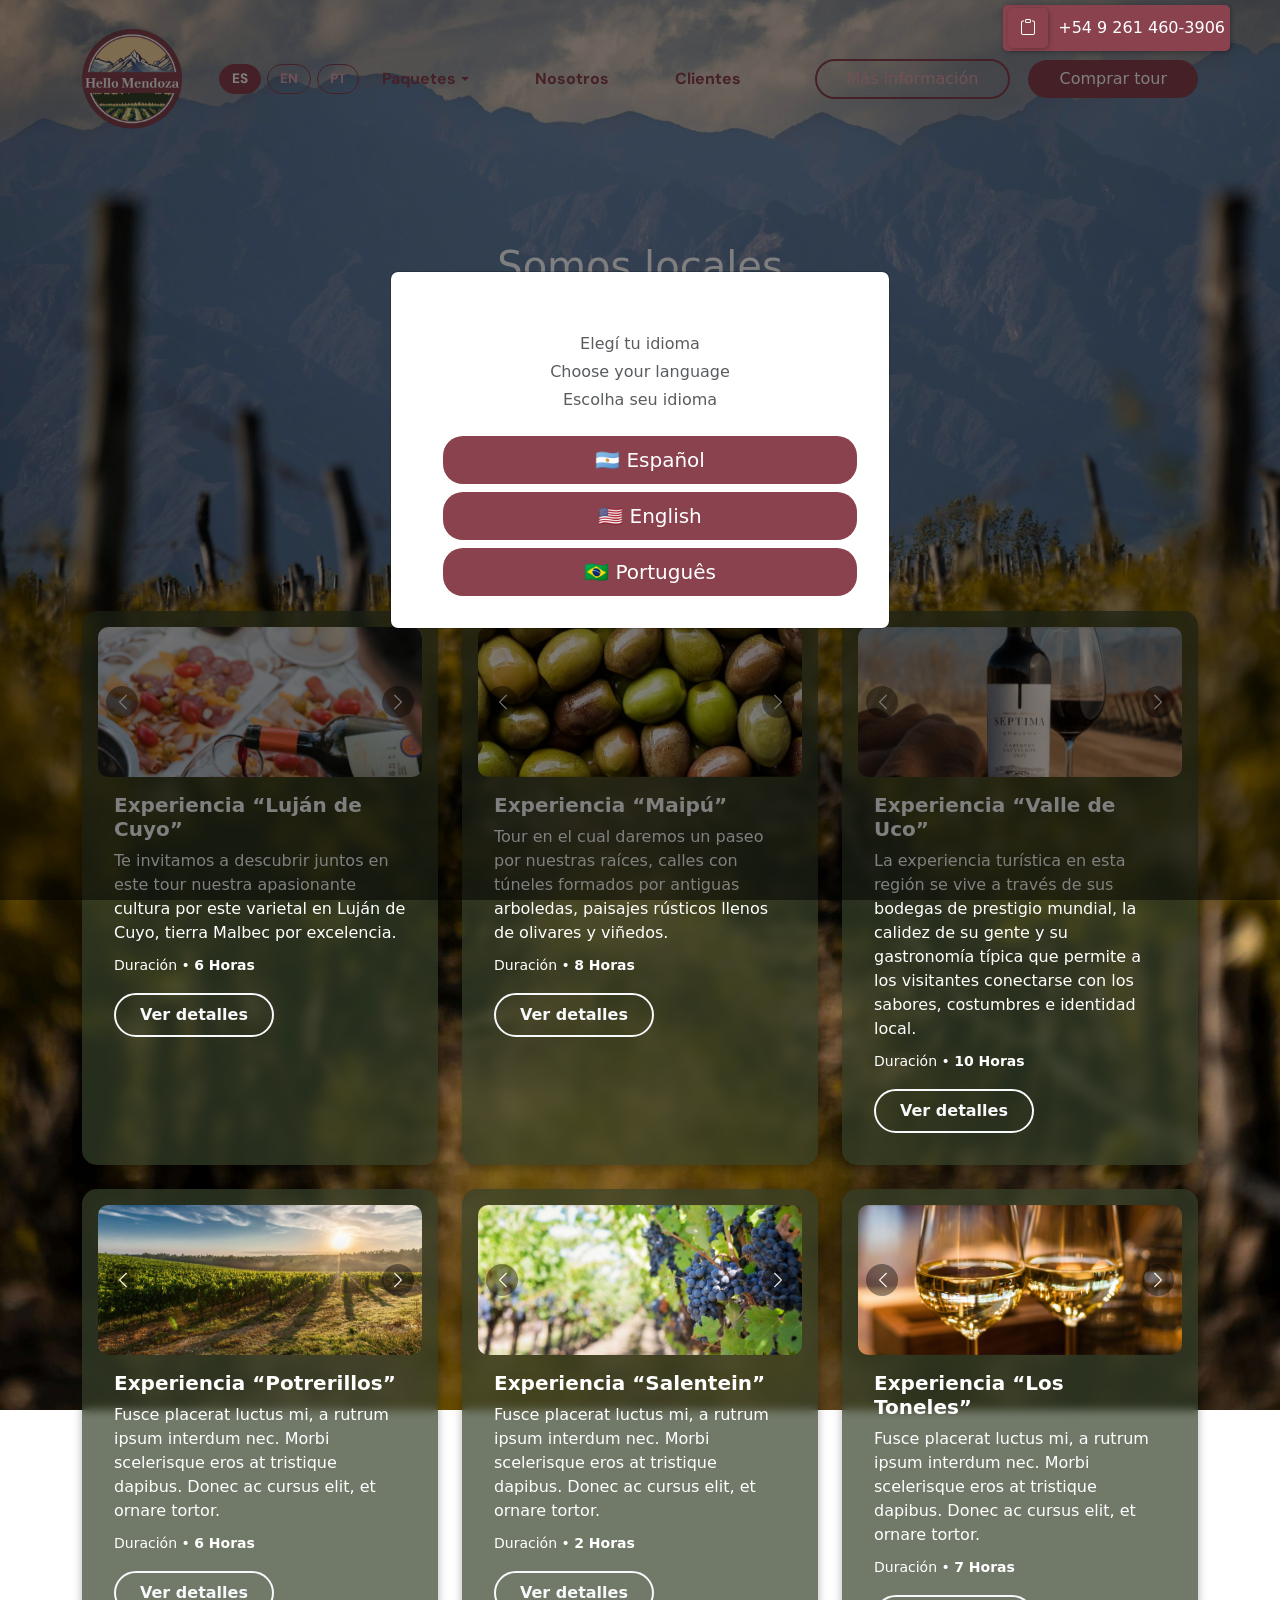
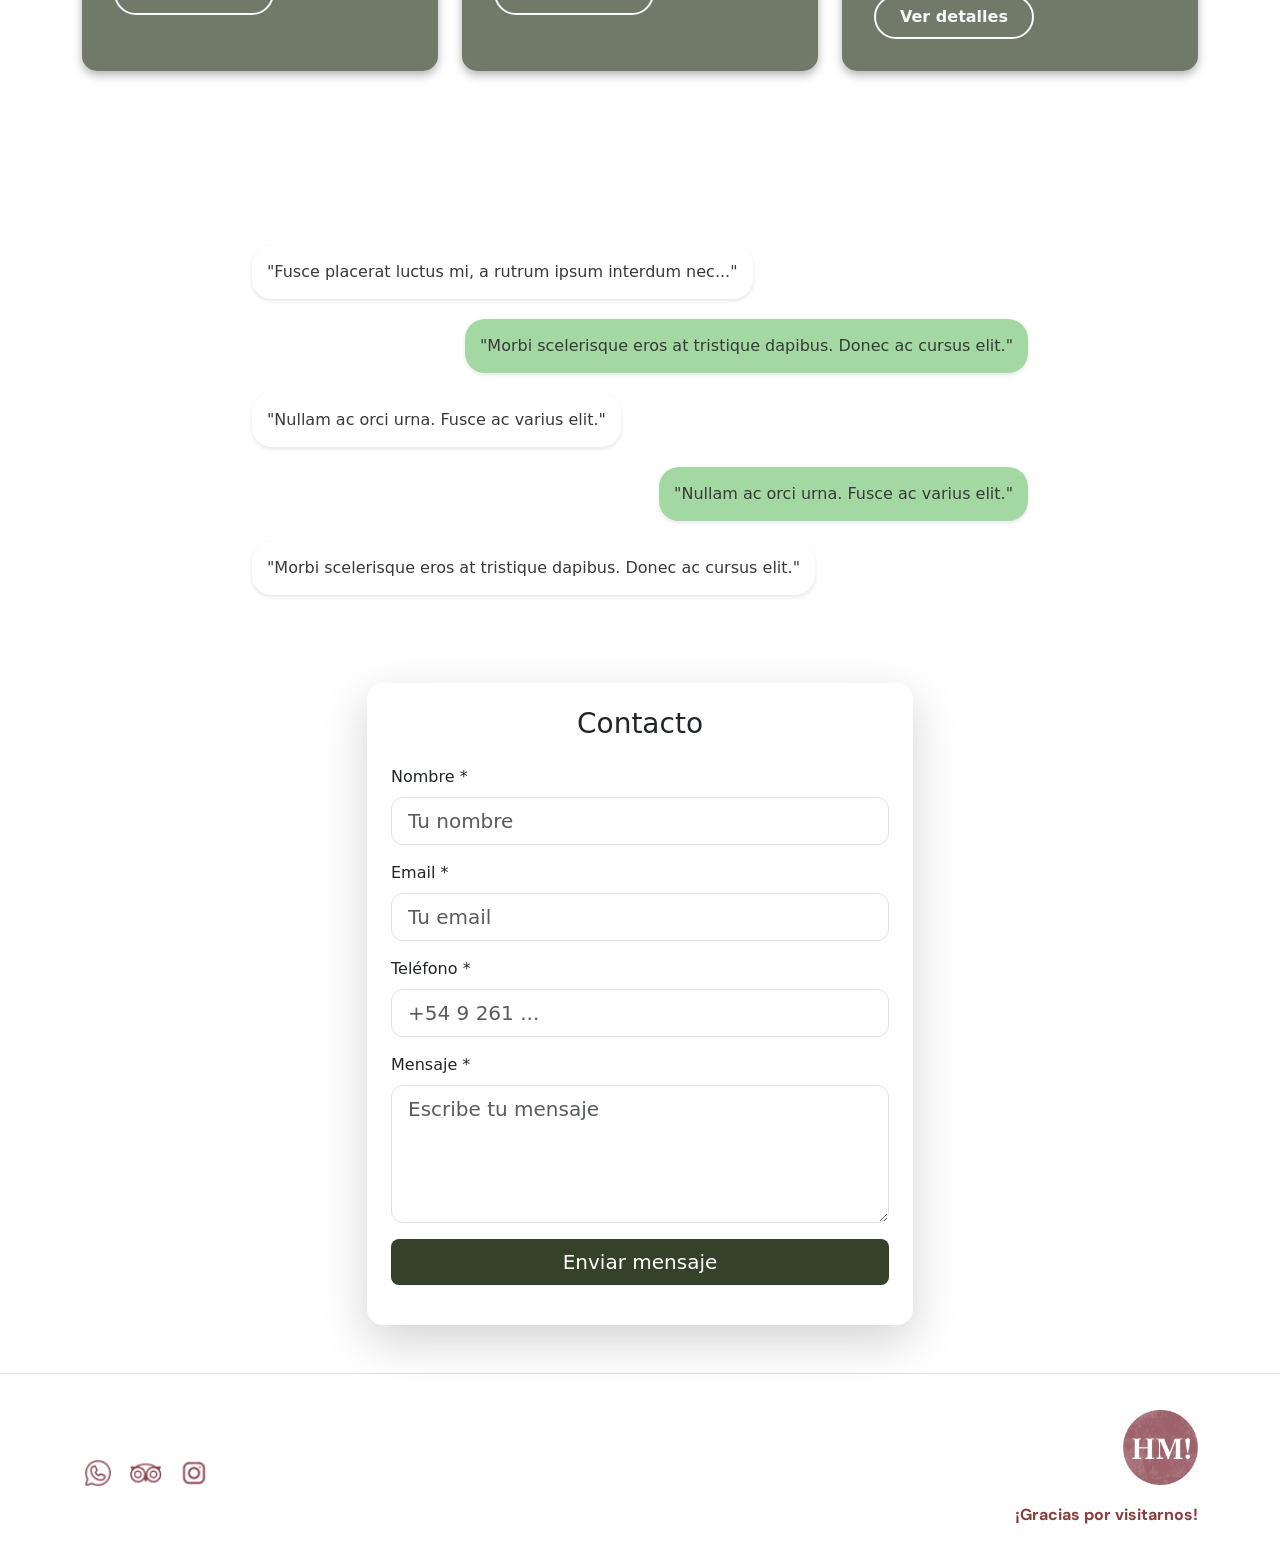
==== public/index.html @ 2861da10 "add imagenes" ====
<!DOCTYPE html>
<html lang="es">
<head>
    <meta charset="UTF-8">
    <meta name="viewport" content="width=device-width, initial-scale=1.0">
    <title>Hello Mendoza</title>
    <link rel="icon" href="assets/images/logos/icono.png">
    <!-- Bootstrap 5 -->
    <link href="https://fonts.googleapis.com/css2?family=DM+Sans:wght@400;700&display=swap" rel="stylesheet">
    <!-- CSS de Bootstrap -->
    <link href="https://cdn.jsdelivr.net/npm/bootstrap@5.3.0-alpha3/dist/css/bootstrap.min.css" rel="stylesheet">
    <link href="https://cdn.jsdelivr.net/npm/bootstrap-icons/font/bootstrap-icons.css" rel="stylesheet">
    <link rel="stylesheet" href="assets/css/style.css">


</head>
<body>
    <!-- Modal de bienvenida: elegir idioma -->
    <div class="modal fade" id="modalIdioma" tabindex="-1" aria-labelledby="modalIdiomaLabel" aria-hidden="true" data-bs-backdrop="static" data-bs-keyboard="false">
        <div class="modal-dialog modal-dialog-centered">
            <div class="modal-content text-center p-3">
                <div class="modal-body">
                    <h5 class="mb-1">¡Bienvenido a Hello Mendoza!</h5>
                    <p class="text-muted mb-1">Elegí tu idioma</p>
                    <p class="text-muted mb-1">Choose your language</p>
                    <p class="text-muted mb-4">Escolha seu idioma</p>
                    <div class="d-flex flex-column gap-2">
                        <button type="button" class="btn btn-custom btn-lg" data-lang-choice="es">🇦🇷 Español</button>
                        <button type="button" class="btn btn-custom btn-lg" data-lang-choice="en">🇺🇸 English</button>
                        <button type="button" class="btn btn-custom btn-lg" data-lang-choice="pt">🇧🇷 Português</button>
                    </div>
                </div>
            </div>
        </div>
    </div>

    <header class="header-contact bg-transparent py-2" id="header">
        <div class="container d-flex justify-content-between">
            <div class="copy-container">
              <button class="copy-button" onclick="copyText('+54 9 261 460-3906')"><i class="bi bi-clipboard"></i></button>
                <p class="m-0" id="textToCopy">+54 9 261 460-3906</p>
            </div>
        </div>
    </header>
    <!-- Navbar -->
<nav class="navbar navbar-expand-lg navbar-dark w-100 position-relative" id="nav">
    <div class="container">
        <a class="navbar-brand" href="/public/index.html"><img src="assets/images/logos/Logo_Hello_Mendoza.png" width="100" height="100" alt="Logo"></a>
        <button class="navbar-toggler" type="button" data-bs-toggle="collapse" data-bs-target="#navbarNav">
            <span class="navbar-toggler-icon"></span>
        </button>
        <div class="collapse navbar-collapse justify-content-end" id="navbarNav">
            <div class="lang-switcher">
                <button type="button" data-lang="es">ES</button>
                <button type="button" data-lang="en">EN</button>
                <button type="button" data-lang="pt">PT</button>
            </div>
            <ul class="navbar-nav">
                <!-- Item Paquetes con submenú desplegable -->
                <li class="nav-item dropdown">
                    <a class="nav-link dropdown-toggle d-flex align-items-center custom-link" href="#" id="paquetesDropdown" role="button" data-bs-toggle="collapse" data-bs-target="#paquetesMenu" aria-expanded="false" aria-controls="paquetesMenu">
                        <span data-i18n="nav.packages">Packages</span>
                    </a>
                
            
    <div class="collapse" id="paquetesMenu">
        <ul class="list-unstyled ms-3 mt-2">
        <li><a class="dropdown-item" href="#paquete1">Experience “Luján”</a></li>
        <li><a class="dropdown-item" href="#paquete2">Experience “Maipú”</a></li>
        <li><a class="dropdown-item" href="#paquete3">Experience “Valle de Uco”</a></li>
        <li><a class="dropdown-item" href="#paquete4">Experience “Potrerillos”</a></li>
        <li><a class="dropdown-item" href="#paquete5">Experience “Salentein”</a></li>
        <li><a class="dropdown-item" href="#paquete6">Experience “Los Toneles”</a></li>
        </ul>
    </div>
    </li>
            <!-- Otros enlaces -->
            <li class="nav-item"><a class="nav-link custom-link" href="#hero" data-i18n="nav.about">About Us</a></li>
            <li class="nav-item"><a class="nav-link custom-link" href="#clientes" data-i18n="nav.customers">Customers</a></li>
            </ul>
            <a href="https://wa.me/5492614603906" target="_blank" class="text-reset text-decoration-none"><button class="btn btn-info-custom ms-3" data-i18n="nav.moreinfo">More Info</button></a>
            <a href="#formulario-contacto" class="text-reset text-decoration-none"><button class="btn btn-custom ms-2" data-i18n="nav.buytour">Buy tour</button></a>
        </div>        
    </div>
</nav>

<!-- Hero Section -->
<section class="hero" id="hero">
    <div class="container">
        <h1 data-i18n-html="hero.title">We are locals <br> but speak your language</h1>
        <p data-i18n="hero.subtitle">Discover the Soul of Mendoza's Wineries.</p>
        <a class="btn btn-custom-1 mt-3" href="#formulario-contacto" data-i18n="hero.cta">Let's take a tour</a>
    </div>
</section>

<style>
    /* Agregar espacio para evitar que el navbar se sobreponga al contenido del héroe */
    .hero {
        padding-top: 100px; /* Ajusta este valor según la altura de tu navbar */
    }
</style>


<!-- Cards Section -->
<section class="container my-5">
    <div class="row">
        <!-- Card 1 -->
        <div class="col-md-4 mb-4" id="paquete1">
            <div class="card h-100 p-3 text-white" style="background-color: rgba(54, 65, 42, 0.7); border-radius: 15px; border: none;">
                <div id="carouselPaquete1" class="carousel slide card-carousel" data-bs-interval="false">
                    <div class="carousel-inner">
                        <div class="carousel-item active">
                            <img src="assets/images/content/pexels-rojda-182137743-15170729.jpg" class="d-block w-100" alt="Experiencia Luján">
                        </div>
                        <div class="carousel-item active">
                            <img src="assets/images/content/foto1lujan.jpeg" class="d-block w-100" alt="Experiencia Luján">
                        </div>
                        <div class="carousel-item active">
                            <img src="assets/images/content/foto2lujan.jpeg" class="d-block w-100" alt="Experiencia Luján">
                        </div>
                        <div class="carousel-item active">
                            <img src="assets/images/content/foto3lujan.jpeg" class="d-block w-100" alt="Experiencia Luján">
                        </div>
                        <div class="carousel-item active">
                            <img src="assets/images/content/foto4lujan.jpeg" class="d-block w-100" alt="Experiencia Luján">
                        </div>
                        <div class="carousel-item active">
                            <img src="assets/images/content/foto5lujan.jpeg" class="d-block w-100" alt="Experiencia Luján">
                        </div>
                        <!-- Para sumar más fotos, agregá acá más bloques <div class="carousel-item"><img ...></div> -->
                    </div>
                    <button class="carousel-control-prev" type="button" data-bs-target="#carouselPaquete1" data-bs-slide="prev">
                        <span class="carousel-control-prev-icon" aria-hidden="true"></span>
                        <span class="visually-hidden">Previous</span>
                    </button>
                    <button class="carousel-control-next" type="button" data-bs-target="#carouselPaquete1" data-bs-slide="next">
                        <span class="carousel-control-next-icon" aria-hidden="true"></span>
                        <span class="visually-hidden">Next</span>
                    </button>
                </div>
                <div class="card-body">
                    <h5 class="card-title fw-bold" data-i18n="pkg1.title">Experiencia “Luján de cuyo”</h5>
                    <p class="card-text mb-2" data-i18n="pkg1.desc">Te invitamos a descubrir juntos en este tour nuestra apasionante cultura por este varietal  en Luján de Cuyo tierra Malbec por excelencia.</p>
                    <p class="card-text"><small><span data-i18n="common.time">Time •</span> <span class="fw-bold" data-i18n="pkg1.hours">6 Hours</span></small></p>
                    <a href="#" class="btn btn-outline-light rounded-pill px-4 py-2" data-bs-toggle="modal" data-bs-target="#modalPaquete1" data-i18n="common.view_details">View Details</a>
                </div>
            </div>
        </div>

        <!-- Card 2 -->
        <div class="col-md-4 mb-4" id="paquete2">
            <div class="card h-100 p-3 text-white" style="background-color: rgba(54, 65, 42, 0.7); border-radius: 15px; border: none;">
                <div id="carouselPaquete2" class="carousel slide card-carousel" data-bs-interval="false">
                    <div class="carousel-inner">
                        <div class="carousel-item active">
                            <img src="assets/images/content/pexels-hamid-eshafah-245702689-17503894.jpg" class="d-block w-100" alt="Experiencia Maipú">
                        </div>
                        <!-- Para sumar más fotos, agregá acá más bloques <div class="carousel-item"><img ...></div> -->
                    </div>
                    <button class="carousel-control-prev" type="button" data-bs-target="#carouselPaquete2" data-bs-slide="prev">
                        <span class="carousel-control-prev-icon" aria-hidden="true"></span>
                        <span class="visually-hidden">Previous</span>
                    </button>
                    <button class="carousel-control-next" type="button" data-bs-target="#carouselPaquete2" data-bs-slide="next">
                        <span class="carousel-control-next-icon" aria-hidden="true"></span>
                        <span class="visually-hidden">Next</span>
                    </button>
                </div>
                <div class="card-body">
                    <h5 class="card-title fw-bold" data-i18n="pkg2.title">Experiencia “Maipú”</h5>
                    <p class="card-text mb-2" data-i18n="pkg2.desc">Tour en el cual daremos un paseo por nuestras raíces, calles con túneles formados por antiguas arboledas, paisajes rústicos llenos de olivares y viñedos. </p>
                    <p class="card-text"><small><span data-i18n="common.time">Time •</span> <span class="fw-bold" data-i18n="pkg2.hours">8 Hours</span></small></p>
                    <a href="#" class="btn btn-outline-light rounded-pill px-4 py-2" data-bs-toggle="modal" data-bs-target="#modalPaquete2" data-i18n="common.view_details">View Details</a>
                </div>
            </div>
        </div>

        <!-- Card 3 -->
        <div class="col-md-4 mb-4" id="paquete3">
            <div class="card h-100 p-3 text-white" style="background-color: rgba(54, 65, 42, 0.7); border-radius: 15px; border: none;">
                <div id="carouselPaquete3" class="carousel slide card-carousel" data-bs-interval="false">
                    <div class="carousel-inner">
                        <div class="carousel-item active">
                            <img src="assets/images/content/pexels-brettjordan-20644769.png" class="d-block w-100" alt="Experiencia Valle de Uco">
                        </div>
                        <!-- Para sumar más fotos, agregá acá más bloques <div class="carousel-item"><img ...></div> -->
                    </div>
                    <button class="carousel-control-prev" type="button" data-bs-target="#carouselPaquete3" data-bs-slide="prev">
                        <span class="carousel-control-prev-icon" aria-hidden="true"></span>
                        <span class="visually-hidden">Previous</span>
                    </button>
                    <button class="carousel-control-next" type="button" data-bs-target="#carouselPaquete3" data-bs-slide="next">
                        <span class="carousel-control-next-icon" aria-hidden="true"></span>
                        <span class="visually-hidden">Next</span>
                    </button>
                </div>
                <div class="card-body">
                    <h5 class="card-title fw-bold" data-i18n="pkg3.title">Experiencia “Valle de Uco”</h5>
                    <p class="card-text mb-2" data-i18n="pkg3.desc">La experiencia turística en esta región se vive a través de sus bodegas de prestigio mundial, la calidez de su gente y su gastronomía típica que permite a los visitantes conectarse con los sabores, costumbres e identidad local. </p>
                    <p class="card-text"><small><span data-i18n="common.time">Time •</span> <span class="fw-bold" data-i18n="pkg3.hours">10 Hours</span></small></p>
                    <a href="#" class="btn btn-outline-light rounded-pill px-4 py-2" data-bs-toggle="modal" data-bs-target="#modalPaquete3" data-i18n="common.view_details">View Details</a>
                </div>
            </div>
        </div>

                <!-- Card 4 -->
        <div class="col-md-4 mb-4" id="paquete4">
            <div class="card h-100 p-3 text-white" style="background-color: rgba(54, 65, 42, 0.7); border-radius: 15px; border: none;">
                <div id="carouselPaquete4" class="carousel slide card-carousel" data-bs-interval="false">
                    <div class="carousel-inner">
                        <div class="carousel-item active">
                            <img src="assets/images/content/pexels-pixabay-51947.jpg" class="d-block w-100" alt="Experiencia Potrerillos">
                        </div>
                        <!-- Para sumar más fotos, agregá acá más bloques <div class="carousel-item"><img ...></div> -->
                    </div>
                    <button class="carousel-control-prev" type="button" data-bs-target="#carouselPaquete4" data-bs-slide="prev">
                        <span class="carousel-control-prev-icon" aria-hidden="true"></span>
                        <span class="visually-hidden">Previous</span>
                    </button>
                    <button class="carousel-control-next" type="button" data-bs-target="#carouselPaquete4" data-bs-slide="next">
                        <span class="carousel-control-next-icon" aria-hidden="true"></span>
                        <span class="visually-hidden">Next</span>
                    </button>
                </div>
                <div class="card-body">
                    <h5 class="card-title fw-bold" data-i18n="pkg4.title">Experiencia “Potrerillos”</h5>
                    <p class="card-text mb-2">Fusce placerat luctus mi, a rutrum ipsum interdum nec. Morbi scelerisque eros at tristique dapibus. Donec ac cursus elit, et ornare tortor.</p>
                    <p class="card-text"><small><span data-i18n="common.time">Time •</span> <span class="fw-bold" data-i18n="pkg4.hours">6 Hours</span></small></p>
                    <a href="#" class="btn btn-outline-light rounded-pill px-4 py-2" data-bs-toggle="modal" data-bs-target="#modalPaquete4" data-i18n="common.view_details">View Details</a>
                </div>
            </div>
        </div>
                <!-- Card 5 -->
        <div class="col-md-4 mb-4" id="paquete5">
            <div class="card h-100 p-3 text-white" style="background-color: rgba(54, 65, 42, 0.7); border-radius: 15px; border: none;">
                <div id="carouselPaquete5" class="carousel slide card-carousel" data-bs-interval="false">
                    <div class="carousel-inner">
                        <div class="carousel-item active">
                            <img src="assets/images/content/pexels-jill-wellington-1638660-39351.jpg" class="d-block w-100" alt="Experiencia Salentein">
                        </div>
                        <!-- Para sumar más fotos, agregá acá más bloques <div class="carousel-item"><img ...></div> -->
                    </div>
                    <button class="carousel-control-prev" type="button" data-bs-target="#carouselPaquete5" data-bs-slide="prev">
                        <span class="carousel-control-prev-icon" aria-hidden="true"></span>
                        <span class="visually-hidden">Previous</span>
                    </button>
                    <button class="carousel-control-next" type="button" data-bs-target="#carouselPaquete5" data-bs-slide="next">
                        <span class="carousel-control-next-icon" aria-hidden="true"></span>
                        <span class="visually-hidden">Next</span>
                    </button>
                </div>
                <div class="card-body">
                    <h5 class="card-title fw-bold" data-i18n="pkg5.title">Experiencia “Salentein”</h5>
                    <p class="card-text mb-2">Fusce placerat luctus mi, a rutrum ipsum interdum nec. Morbi scelerisque eros at tristique dapibus. Donec ac cursus elit, et ornare tortor.</p>
                    <p class="card-text"><small><span data-i18n="common.time">Time •</span> <span class="fw-bold" data-i18n="pkg5.hours">2 Hours</span></small></p>
                    <a href="#" class="btn btn-outline-light rounded-pill px-4 py-2" data-bs-toggle="modal" data-bs-target="#modalPaquete5" data-i18n="common.view_details">View Details</a>
                </div>
            </div>
        </div>
                <!-- Card 6 -->
        <div class="col-md-4 mb-4" id="paquete6">
            <div class="card h-100 p-3 text-white" style="background-color: rgba(54, 65, 42, 0.7); border-radius: 15px; border: none;">
                <div id="carouselPaquete6" class="carousel slide card-carousel" data-bs-interval="false">
                    <div class="carousel-inner">
                        <div class="carousel-item active">
                            <img src="assets/images/content/pexels-valeriya-1123260.jpg" class="d-block w-100" alt="Experiencia Los Toneles">
                        </div>
                        <!-- Para sumar más fotos, agregá acá más bloques <div class="carousel-item"><img ...></div> -->
                    </div>
                    <button class="carousel-control-prev" type="button" data-bs-target="#carouselPaquete6" data-bs-slide="prev">
                        <span class="carousel-control-prev-icon" aria-hidden="true"></span>
                        <span class="visually-hidden">Previous</span>
                    </button>
                    <button class="carousel-control-next" type="button" data-bs-target="#carouselPaquete6" data-bs-slide="next">
                        <span class="carousel-control-next-icon" aria-hidden="true"></span>
                        <span class="visually-hidden">Next</span>
                    </button>
                </div>
                <div class="card-body">
                    <h5 class="card-title fw-bold" data-i18n="pkg6.title">Experiencia “Los Toneles”</h5>
                    <p class="card-text mb-2">Fusce placerat luctus mi, a rutrum ipsum interdum nec. Morbi scelerisque eros at tristique dapibus. Donec ac cursus elit, et ornare tortor.</p>
                    <p class="card-text"><small><span data-i18n="common.time">Time •</span> <span class="fw-bold" data-i18n="pkg6.hours">7 Hours</span></small></p>
                    <a href="#" class="btn btn-outline-light rounded-pill px-4 py-2" data-bs-toggle="modal" data-bs-target="#modalPaquete6" data-i18n="common.view_details">View Details</a>
                </div>
            </div>
        </div>
    </div>
</section>

<!-- Modales de experiencias -->

<!-- Modal Paquete 1: Luján -->
<div class="modal fade" id="modalPaquete1" tabindex="-1" aria-labelledby="modalPaquete1Label" aria-hidden="true">
    <div class="modal-dialog modal-dialog-centered modal-lg">
        <div class="modal-content experience-modal">
            <div class="modal-header">
                <h5 class="modal-title" id="modalPaquete1Label" data-i18n="modal1.title">Luján de cuyo, tour por la tierra del Malbec (3 bodegas).</h5>
                <button type="button" class="btn-close" data-bs-dismiss="modal" aria-label="Close"></button>
            </div>
            <div id="carouselModalImg1" class="carousel slide modal-carousel" data-bs-interval="false">
                <div class="carousel-inner">
                    <div class="carousel-item active">
                        <img src="assets/images/content/pexels-rojda-182137743-15170729.jpg" class="modal-img zoomable" alt="Experiencia Luján">
                    </div>
                     <div class="carousel-item active">
                        <img src="assets/images/content/foto1lujan.jpeg" class="modal-img zoomable" alt="Experiencia Luján">
                    </div>
                     <div class="carousel-item active">
                        <img src="assets/images/content/foto2lujan.jpeg" class="modal-img zoomable" alt="Experiencia Luján">
                    </div>
                     <div class="carousel-item active">
                        <img src="assets/images/content/foto3lujan.jpeg" class="modal-img zoomable" alt="Experiencia Luján">
                    </div>
                     <div class="carousel-item active">
                        <img src="assets/images/content/foto4lujan.jpeg" class="modal-img zoomable" alt="Experiencia Luján">
                    </div>
                     <div class="carousel-item active">
                        <img src="assets/images/content/foto5lujan.jpeg" class="modal-img zoomable" alt="Experiencia Luján">
                    </div>
                    <!-- Para sumar más fotos, agregá acá más bloques <div class="carousel-item"><img class="modal-img zoomable" ...></div> -->
                </div>
                <button class="carousel-control-prev" type="button" data-bs-target="#carouselModalImg1" data-bs-slide="prev">
                    <span class="carousel-control-prev-icon" aria-hidden="true"></span>
                    <span class="visually-hidden">Previous</span>
                </button>
                <button class="carousel-control-next" type="button" data-bs-target="#carouselModalImg1" data-bs-slide="next">
                    <span class="carousel-control-next-icon" aria-hidden="true"></span>
                    <span class="visually-hidden">Next</span>
                </button>
            </div>
            <div class="modal-body">
                <p><i class="bi bi-clock me-2"></i><strong data-i18n="common.duration">Duración:</strong> <span data-i18n="modal1.duration_value">6 horas</span></p>
                <p><i class="bi bi-geo-alt me-2"></i><strong data-i18n="common.meeting">Punto de encuentro:</strong> <span data-i18n="common.meeting_value">A coordinar según hotel/alojamiento</span></p>
                <p data-i18n-html="modal1.description">Participaremos de una degustación de vinos en dos bodegas con historia y tradición vitivinícola. <br><br>
Seguidamente nos  dirigimos a la tercera bodega donde realizaremos el almuerzo maridado con vinos para apreciar con todos los sentidos. <br><br>
Este tour es apto para disfrutar en todas las épocas del año ya que Mendoza presenta diferentes paisajes y productos regionales en cada estación para el deleite de nuestros  visitantes. <br><br>
<h6 class="mt-3">Bodegas sugeridas:</h6> Bonfanti, Vistalba, Benegas, Penedo Borges, Caelum, Mendel, Budeguer, Lorca, Renacer, Dante Robino, Norton, Chandon, Huarpe, Piatelli, Las Perdices, Susana Balbo, Weinert

<h6 class="mt-3">Tour ideal con niños:</h6>
Bonfanti, Tempus Alba, Ciudad
</p>
                <h6 class="mt-3" data-i18n="common.includes">Incluye:</h6>
                <ul>
                    <li data-i18n="modal1.include1">Transporte privado ida y vuelta</li>
                    <li data-i18n="common.bilingual_guide">Guía bilingüe (español / inglés / portugués)</li>
                    <li data-i18n="modal1.include3">Degustación en 3 bodegas</li>
                    <li data-i18n="modal1.include4">Almuerzo o picada regional</li>
                </ul>
            </div>
            <div class="modal-footer">
                <a href="#" target="_blank" class="btn btn-info-custom" data-i18n="common.whatsapp" data-wa-msg="modal1.whatsapp_consult">Consultar por WhatsApp</a>
                <a href="#" target="_blank" class="btn btn-custom" data-i18n="common.whatsapp_buy" data-wa-msg="modal1.whatsapp_buy">Comprar por WhatsApp</a>
            </div>
        </div>
    </div>
</div>

<!-- Modal Paquete 2: Maipú -->
<div class="modal fade" id="modalPaquete2" tabindex="-1" aria-labelledby="modalPaquete2Label" aria-hidden="true">
    <div class="modal-dialog modal-dialog-centered modal-lg">
        <div class="modal-content experience-modal">
            <div class="modal-header">
                <h5 class="modal-title" id="modalPaquete2Label" data-i18n="modal2.title">Maipú, tour por la cuna del vino (2 bodegas y 1 olivícola)</h5>
                <button type="button" class="btn-close" data-bs-dismiss="modal" aria-label="Close"></button>
            </div>
            <div id="carouselModalImg2" class="carousel slide modal-carousel" data-bs-interval="false">
                <div class="carousel-inner">
                    <div class="carousel-item active">
                        <img src="assets/images/content/pexels-hamid-eshafah-245702689-17503894.jpg" class="modal-img zoomable" alt="Experiencia Maipú">
                    </div>
                    <!-- Para sumar más fotos, agregá acá más bloques <div class="carousel-item"><img class="modal-img zoomable" ...></div> -->
                </div>
                <button class="carousel-control-prev" type="button" data-bs-target="#carouselModalImg2" data-bs-slide="prev">
                    <span class="carousel-control-prev-icon" aria-hidden="true"></span>
                    <span class="visually-hidden">Previous</span>
                </button>
                <button class="carousel-control-next" type="button" data-bs-target="#carouselModalImg2" data-bs-slide="next">
                    <span class="carousel-control-next-icon" aria-hidden="true"></span>
                    <span class="visually-hidden">Next</span>
                </button>
            </div>
            <div class="modal-body">
                <p><i class="bi bi-clock me-2"></i><strong data-i18n="common.duration">Duración:</strong> <span data-i18n="modal2.duration_value">8 horas</span></p>
                <p><i class="bi bi-geo-alt me-2"></i><strong data-i18n="common.meeting">Punto de encuentro:</strong> <span data-i18n="common.meeting_value">A coordinar según hotel/alojamiento</span></p>
                <p data-i18n-html="modal2.description">Situada a unos 20 minutos de la ciudad de Mendoza, exploraremos esta región con vinos de culto de los cuales el mundo no deja de hablar.  <br><br>
Visitaremos bodegas con tradición ferroviaria y de inmigrantes ligada a la vitivinicultura y también bodegas boutique con vinos de autor donde degustaremos sus vinos, participaremos de diferentes experiencias y conoceremos sus instalaciones. También visitaremos una olivícola de la región para aprender sobre los beneficios de consumir aceite de oliva. <br><br>
Finalizaremos con un almuerzo maridado con los vinos de la bodega y un menú pensado para destacar las virtudes de cada expresión varietal o blend en una auténtica experiencia enogastronómica mendocina. <br><br>
<h6 class="mt-3">Bodegas y olivícolas sugeridas:</h6> Trapiche, La Rural, Benegas, Esencia 1870, Carinae, Cinco Sentidos, Martino wines, Manuel Villafañe, Finca Sabina, laur, maguay, pasrai, Corazón de Lunlunta, Alma Oliva Finca Agostino, Tempus Alba, Santa Julia. El Enemigo, Mil suelos, para tour caro. 

<h6 class="mt-3">Tour ideal con niños:</h6>
Bonfanti, Tempus Alba, Ciudad
</p>
                <h6 class="mt-3" data-i18n="common.includes">Incluye:</h6>
                <ul>
                    <li data-i18n="modal2.include1">Transporte privado ida y vuelta</li>
                    <li data-i18n="common.bilingual_guide">Guía bilingüe (español / inglés / portugués)</li>
                    <li data-i18n="modal2.include3">Degustación en bodega + olivícola</li>
                    <li data-i18n="modal2.include4">Almuerzo incluido</li>
                </ul>
            </div>
            <div class="modal-footer">
                <a href="#" target="_blank" class="btn btn-info-custom" data-i18n="common.whatsapp" data-wa-msg="modal2.whatsapp_consult">Consultar por WhatsApp</a>
                <a href="#" target="_blank" class="btn btn-custom" data-i18n="common.whatsapp_buy" data-wa-msg="modal2.whatsapp_buy">Comprar por WhatsApp</a>
            </div>
        </div>
    </div>
</div>

<!-- Modal Paquete 3: Valle de Uco -->
<div class="modal fade" id="modalPaquete3" tabindex="-1" aria-labelledby="modalPaquete3Label" aria-hidden="true">
    <div class="modal-dialog modal-dialog-centered modal-lg">
        <div class="modal-content experience-modal">
            <div class="modal-header">
                <h5 class="modal-title" id="modalPaquete3Label" data-i18n="modal3.title">Valle de Uco, tour de imponente paisaje cordillerano.</h5>
                <button type="button" class="btn-close" data-bs-dismiss="modal" aria-label="Close"></button>
            </div>
            <div id="carouselModalImg3" class="carousel slide modal-carousel" data-bs-interval="false">
                <div class="carousel-inner">
                    <div class="carousel-item active">
                        <img src="assets/images/content/pexels-brettjordan-20644769.png" class="modal-img zoomable" alt="Experiencia Valle de Uco">
                    </div>
                    <!-- Para sumar más fotos, agregá acá más bloques <div class="carousel-item"><img class="modal-img zoomable" ...></div> -->
                </div>
                <button class="carousel-control-prev" type="button" data-bs-target="#carouselModalImg3" data-bs-slide="prev">
                    <span class="carousel-control-prev-icon" aria-hidden="true"></span>
                    <span class="visually-hidden">Previous</span>
                </button>
                <button class="carousel-control-next" type="button" data-bs-target="#carouselModalImg3" data-bs-slide="next">
                    <span class="carousel-control-next-icon" aria-hidden="true"></span>
                    <span class="visually-hidden">Next</span>
                </button>
            </div>
            <div class="modal-body">
                <p><i class="bi bi-clock me-2"></i><strong data-i18n="common.duration">Duración:</strong> <span data-i18n="modal3.duration_value">10 horas</span></p>
                <p><i class="bi bi-geo-alt me-2"></i><strong data-i18n="common.meeting">Punto de encuentro:</strong> <span data-i18n="common.meeting_value">A coordinar según hotel/alojamiento</span></p>
                <p data-i18n-html="modal3.description">El Valle de Uco es una de las zonas más reconocidas de Mendoza por su nivel de servicios al turista como hoteles y resorts y también por su vitivinicultura de altura que posiciona al fértil valle agrícola como uno de los mejores destinos enoturísticos a nivel nacional e internacional. <br><br>
Su imponente paisaje cordillerano, se encuentra enmarcado por la cordillera de Los Andes, el cordón del Plata y el volcán Tupungato con arroyos y ríos de deshielo que bañan un aérea de imponente belleza natural y escenarios espectaculares para la práctica de actividades al aire libre. <br><br>
Esta vasta región se compone de tres departamentos Tupungato, Tunuyán y San Carlos, por lo que al planear el paseo es importante saber que la zona vitivinícola más alejada de la ciudad de Mendoza, San Carlos, se encuentra a dos horas de viaje. <br><br>
Participaremos de una experiencia sensorial que combina vino, naturaleza y vistas privilegiadas a la Cordillera de los Andes. <br><br>
Luego realizaremos el almuerzo con maridaje en un restaurante de bodega que se destaca por su arquitectura de vanguardia y su entorno natural creando una experiencia memorable. <br><br>
<h6 class="mt-3">Bodegas sugeridas tour corto:</h6> Atamisque, Salentein, Andeluna, La Azul, Masi, Domaine Bousquet. <br><br>
<h6 class="mt-3">Bodegas sugeridas tour largo:</h6> Zuccardi, Alfa Crux, Clos de Los Siete, The Vines, Casa de Uco, Bemberg, Alpasión, Piedra Negra. <br><br>

<h6 class="mt-3">Tour ideal con niños:</h6>
Bonfanti, Tempus Alba, Ciudad
</p>
                <h6 class="mt-3" data-i18n="common.includes">Incluye:</h6>
                <ul>
                    <li data-i18n="modal3.include1">Transporte privado ida y vuelta</li>
                    <li data-i18n="common.bilingual_guide">Guía bilingüe (español / inglés / portugués)</li>
                    <li data-i18n="modal3.include3">Degustación en 2 bodegas premium</li>
                    <li data-i18n="modal3.include4">Almuerzo gourmet con maridaje</li>
                </ul>
            </div>
            <div class="modal-footer">
                <a href="#" target="_blank" class="btn btn-info-custom" data-i18n="common.whatsapp" data-wa-msg="modal3.whatsapp_consult">Consultar por WhatsApp</a>
                <a href="#" target="_blank" class="btn btn-custom" data-i18n="common.whatsapp_buy" data-wa-msg="modal3.whatsapp_buy">Comprar por WhatsApp</a>
            </div>
        </div>
    </div>
</div>

<!-- Modal Paquete 4: Potrerillos -->
<div class="modal fade" id="modalPaquete4" tabindex="-1" aria-labelledby="modalPaquete4Label" aria-hidden="true">
    <div class="modal-dialog modal-dialog-centered modal-lg">
        <div class="modal-content experience-modal">
            <div class="modal-header">
                <h5 class="modal-title" id="modalPaquete4Label" data-i18n="modal4.title">Experiencia "Potrerillos"</h5>
                <button type="button" class="btn-close" data-bs-dismiss="modal" aria-label="Close"></button>
            </div>
            <div id="carouselModalImg4" class="carousel slide modal-carousel" data-bs-interval="false">
                <div class="carousel-inner">
                    <div class="carousel-item active">
                        <img src="assets/images/content/pexels-pixabay-51947.jpg" class="modal-img zoomable" alt="Experiencia Potrerillos">
                    </div>
                    <!-- Para sumar más fotos, agregá acá más bloques <div class="carousel-item"><img class="modal-img zoomable" ...></div> -->
                </div>
                <button class="carousel-control-prev" type="button" data-bs-target="#carouselModalImg4" data-bs-slide="prev">
                    <span class="carousel-control-prev-icon" aria-hidden="true"></span>
                    <span class="visually-hidden">Previous</span>
                </button>
                <button class="carousel-control-next" type="button" data-bs-target="#carouselModalImg4" data-bs-slide="next">
                    <span class="carousel-control-next-icon" aria-hidden="true"></span>
                    <span class="visually-hidden">Next</span>
                </button>
            </div>
            <div class="modal-body">
                <p><i class="bi bi-clock me-2"></i><strong data-i18n="common.duration">Duración:</strong> <span data-i18n="modal4.duration_value">6 horas</span></p>
                <p><i class="bi bi-geo-alt me-2"></i><strong data-i18n="common.meeting">Punto de encuentro:</strong> <span data-i18n="common.meeting_value">A coordinar según hotel/alojamiento</span></p>
                <p data-i18n="modal4.description">Fusce placerat luctus mi, a rutrum ipsum interdum nec. Morbi scelerisque eros at tristique dapibus. Donec ac cursus elit, et ornare tortor. Naturaleza y montaña junto al dique de Potrerillos, ideal para combinar con actividades al aire libre.</p>
                <h6 class="mt-3" data-i18n="common.includes">Incluye:</h6>
                <ul>
                    <li data-i18n="modal4.include1">Transporte privado ida y vuelta</li>
                    <li data-i18n="common.bilingual_guide">Guía bilingüe (español / inglés / portugués)</li>
                    <li data-i18n="modal4.include3">Parada panorámica en el dique</li>
                    <li data-i18n="modal4.include4">Snack o almuerzo liviano</li>
                </ul>
            </div>
            <div class="modal-footer">
                <a href="#" target="_blank" class="btn btn-info-custom" data-i18n="common.whatsapp" data-wa-msg="modal4.whatsapp_consult">Consultar por WhatsApp</a>
                <a href="#" target="_blank" class="btn btn-custom" data-i18n="common.whatsapp_buy" data-wa-msg="modal4.whatsapp_buy">Comprar por WhatsApp</a>
            </div>
        </div>
    </div>
</div>

<!-- Modal Paquete 5: Salentein -->
<div class="modal fade" id="modalPaquete5" tabindex="-1" aria-labelledby="modalPaquete5Label" aria-hidden="true">
    <div class="modal-dialog modal-dialog-centered modal-lg">
        <div class="modal-content experience-modal">
            <div class="modal-header">
                <h5 class="modal-title" id="modalPaquete5Label" data-i18n="modal5.title">Experiencia "Salentein"</h5>
                <button type="button" class="btn-close" data-bs-dismiss="modal" aria-label="Close"></button>
            </div>
            <div id="carouselModalImg5" class="carousel slide modal-carousel" data-bs-interval="false">
                <div class="carousel-inner">
                    <div class="carousel-item active">
                        <img src="assets/images/content/pexels-jill-wellington-1638660-39351.jpg" class="modal-img zoomable" alt="Experiencia Salentein">
                    </div>
                    <!-- Para sumar más fotos, agregá acá más bloques <div class="carousel-item"><img class="modal-img zoomable" ...></div> -->
                </div>
                <button class="carousel-control-prev" type="button" data-bs-target="#carouselModalImg5" data-bs-slide="prev">
                    <span class="carousel-control-prev-icon" aria-hidden="true"></span>
                    <span class="visually-hidden">Previous</span>
                </button>
                <button class="carousel-control-next" type="button" data-bs-target="#carouselModalImg5" data-bs-slide="next">
                    <span class="carousel-control-next-icon" aria-hidden="true"></span>
                    <span class="visually-hidden">Next</span>
                </button>
            </div>
            <div class="modal-body">
                <p><i class="bi bi-clock me-2"></i><strong data-i18n="common.duration">Duración:</strong> <span data-i18n="modal5.duration_value">2 horas</span></p>
                <p><i class="bi bi-geo-alt me-2"></i><strong data-i18n="common.meeting">Punto de encuentro:</strong> Bodega Salentein, Valle de Uco</p>
                <p data-i18n="modal5.description">Fusce placerat luctus mi, a rutrum ipsum interdum nec. Morbi scelerisque eros at tristique dapibus. Donec ac cursus elit, et ornare tortor. Visita exprés ideal para quienes tienen poco tiempo pero quieren una experiencia premium.</p>
                <h6 class="mt-3" data-i18n="common.includes">Incluye:</h6>
                <ul>
                    <li data-i18n="modal5.include1">Tour guiado por la bodega</li>
                    <li data-i18n="modal5.include2">Degustación de 3 vinos</li>
                    <li data-i18n="modal5.include3">Visita a la sala de arte</li>
                </ul>
            </div>
            <div class="modal-footer">
                <a href="#" target="_blank" class="btn btn-info-custom" data-i18n="common.whatsapp" data-wa-msg="modal5.whatsapp_consult">Consultar por WhatsApp</a>
                <a href="#" target="_blank" class="btn btn-custom" data-i18n="common.whatsapp_buy" data-wa-msg="modal5.whatsapp_buy">Comprar por WhatsApp</a>
            </div>
        </div>
    </div>
</div>

<!-- Modal Paquete 6: Los Toneles -->
<div class="modal fade" id="modalPaquete6" tabindex="-1" aria-labelledby="modalPaquete6Label" aria-hidden="true">
    <div class="modal-dialog modal-dialog-centered modal-lg">
        <div class="modal-content experience-modal">
            <div class="modal-header">
                <h5 class="modal-title" id="modalPaquete6Label" data-i18n="modal6.title">Experiencia "Los Toneles"</h5>
                <button type="button" class="btn-close" data-bs-dismiss="modal" aria-label="Close"></button>
            </div>
            <div id="carouselModalImg6" class="carousel slide modal-carousel" data-bs-interval="false">
                <div class="carousel-inner">
                    <div class="carousel-item active">
                        <img src="assets/images/content/pexels-valeriya-1123260.jpg" class="modal-img zoomable" alt="Experiencia Los Toneles">
                    </div>
                    <!-- Para sumar más fotos, agregá acá más bloques <div class="carousel-item"><img class="modal-img zoomable" ...></div> -->
                </div>
                <button class="carousel-control-prev" type="button" data-bs-target="#carouselModalImg6" data-bs-slide="prev">
                    <span class="carousel-control-prev-icon" aria-hidden="true"></span>
                    <span class="visually-hidden">Previous</span>
                </button>
                <button class="carousel-control-next" type="button" data-bs-target="#carouselModalImg6" data-bs-slide="next">
                    <span class="carousel-control-next-icon" aria-hidden="true"></span>
                    <span class="visually-hidden">Next</span>
                </button>
            </div>
            <div class="modal-body">
                <p><i class="bi bi-clock me-2"></i><strong data-i18n="common.duration">Duración:</strong> <span data-i18n="modal6.duration_value">7 horas</span></p>
                <p><i class="bi bi-geo-alt me-2"></i><strong data-i18n="common.meeting">Punto de encuentro:</strong> <span data-i18n="common.meeting_value">A coordinar según hotel/alojamiento</span></p>
                <p data-i18n="modal6.description">Fusce placerat luctus mi, a rutrum ipsum interdum nec. Morbi scelerisque eros at tristique dapibus. Donec ac cursus elit, et ornare tortor. Recorrido histórico por bodegas centenarias con arquitectura tradicional mendocina.</p>
                <h6 class="mt-3" data-i18n="common.includes">Incluye:</h6>
                <ul>
                    <li data-i18n="modal6.include1">Transporte privado ida y vuelta</li>
                    <li data-i18n="common.bilingual_guide">Guía bilingüe (español / inglés / portugués)</li>
                    <li data-i18n="modal6.include3">Degustación en 2 bodegas históricas</li>
                    <li data-i18n="modal6.include4">Almuerzo incluido</li>
                </ul>
            </div>
            <div class="modal-footer">
                <a href="#" target="_blank" class="btn btn-info-custom" data-i18n="common.whatsapp" data-wa-msg="modal6.whatsapp_consult">Consultar por WhatsApp</a>
                <a href="#" target="_blank" class="btn btn-custom" data-i18n="common.whatsapp_buy" data-wa-msg="modal6.whatsapp_buy">Comprar por WhatsApp</a>
            </div>
        </div>
    </div>
</div>

    <!-- Testimonios -->
<section class="testimonios" id="clientes">
    <div class="container">
        <h2 class="mb-4" data-i18n="testimonials.title">Testimonials from our passengers</h2>
        <div class="chat">
            <!-- Mensaje a la izquierda -->
            <div class="message left">
                <p>"Fusce placerat luctus mi, a rutrum ipsum interdum nec..."</p>
            </div>
            <!-- Mensaje a la derecha -->
            <div class="message right">
                <p>"Morbi scelerisque eros at tristique dapibus. Donec ac cursus elit."</p>
            </div>
            <!-- Mensaje a la izquierda -->
            <div class="message left">
                <p>"Nullam ac orci urna. Fusce ac varius elit."</p>
            </div>
            <div class="message right">
                <p>"Nullam ac orci urna. Fusce ac varius elit."</p>
            </div>
            <div class="message left">
                <p>"Morbi scelerisque eros at tristique dapibus. Donec ac cursus elit."</p>
            </div>
        </div>
    </div>
</section>

<!-- Formulario de contacto -->
<section class="container my-5" id="formulario-contacto">
    <div class="row justify-content-center">
        <div class="col-md-8 col-lg-6">

            <div class="card shadow-lg border-0 rounded-4">
                <div class="card-body p-4">
                    <h3 class="text-center mb-4" data-i18n="contact.title">Contacto</h3>

<form id="form-contacto">
                        <!-- Nombre -->
                        <div class="mb-3">
                            <label for="nombre" class="form-label" data-i18n="contact.name_label">Nombre *</label>
                            <input type="text" id="nombre" name="nombre" class="form-control form-control-lg" placeholder="Tu nombre" data-i18n-placeholder="contact.name_placeholder" required>
                        </div>

                        <!-- Email -->
                        <div class="mb-3">
                            <label for="email" class="form-label" data-i18n="contact.email_label">Email *</label>
                            <input type="email" id="email" name="email" class="form-control form-control-lg" placeholder="Tu email" data-i18n-placeholder="contact.email_placeholder" required>
                        </div>

                        <!-- Teléfono -->
                        <div class="mb-3">
                            <label for="telefono" class="form-label" data-i18n="contact.phone_label">Teléfono *</label>
                            <input type="tel" id="telefono" name="telefono" class="form-control form-control-lg" placeholder="+54 9 261 ..." pattern="[0-9+ -]{6,}" required>
                        </div>

                        <!-- Mensaje -->
                        <div class="mb-3">
                            <label for="mensaje" class="form-label" data-i18n="contact.message_label">Mensaje *</label>
                            <textarea id="mensaje" name="mensaje" class="form-control form-control-lg" rows="4" placeholder="Escribe tu mensaje" data-i18n-placeholder="contact.message_placeholder" required></textarea>
                        </div>

                        <!-- Botón -->
                        <button type="submit" class="btn btn-dark w-100 btn-lg rounded-3" data-i18n="contact.submit">
                            Enviar mensaje
                        </button>

                    </form>

                    <div id="resultado" class="mt-3 text-center fs-5"></div>

                </div>
            </div>

        </div>
    </div>
</section>

<script src="i18n.js"></script>
<script src="contacto.js"></script>

   <!-- Footer -->
<footer class="footer bg-white border-top py-3">
    <div class="container">
        <div class="row align-items-center">
            <!-- Iconos -->
            <div class="col-12 col-md-6 mb-3 mb-md-0 text-center text-md-start">
                <div class="social-icons d-flex justify-content-center justify-content-md-start gap-3">
                    <a href="https://wa.me/5492614603906"  target="_blank" class="icon">
                        <img src="assets/images/logos/ph_whatsapp-logo-light.png" alt="WhatsApp" width="32" height="32">
                    </a>
                    <a href="https://www.tripadvisor.com.ar/" target="_blank" class="icon">
                        <img src="assets/images/logos/cib_tripadvisor.png" alt="Tripadvisor" width="32" height="32">
                    </a>
                    <a href="https://www.instagram.com/hellomzaok/" target="_blank" class="icon">
                        <img src="assets/images/logos/la_instagram.png" alt="Instagram" width="32" height="32">
                    </a>
                </div>
            </div>
            <!-- Logo y texto -->
            <div class="col-12 col-md-6 text-center text-md-end">
                <a href="#header"><img src="assets/images/logos/logo_footer.png" alt="Logo HM!" class="footer-logo" width="75" height="75"></a>
                <p class="mt-2 mb-0" data-i18n="footer.thanks">Thank you for visiting!</p>
            </div>
        </div>
    </div>
</footer>

<!-- Lightbox: overlay para ver la foto agrandada al hacer clic -->
<div id="imgLightbox" class="img-lightbox">
    <button type="button" class="lightbox-close" aria-label="Cerrar">&times;</button>
    <button type="button" class="lightbox-prev" aria-label="Anterior">&#10094;</button>
    <img id="imgLightboxImg" src="" alt="">
    <button type="button" class="lightbox-next" aria-label="Siguiente">&#10095;</button>
</div>

<script>
    function copyText(text) {
      navigator.clipboard.writeText(text)
        //.then(() => alert('Texto copiado: ' + text))
        .catch(err => console.error('Error al copiar: ', err));
    }
  </script>

    <!-- Scripts de Bootstrap -->
    <script src="https://cdn.jsdelivr.net/npm/bootstrap@5.3.0/dist/js/bootstrap.bundle.min.js"></script>
    <script src="lightbox.js"></script>
</body>
</html>
---- public/assets/css/style.css ----
/* Fondo de la página */
 body {
    background: url('../images/content/awa.jpg') no-repeat center center fixed;
    background-size: cover;
    color: white; /* Texto blanco para contraste */
}

/* Navbar transparente */
.navbar {
    background-color: rgba(0, 0, 0, 0.0); /* Negro semi-transparente */
}

.navbar-toggler{
    color: #e4a1ab;
    margin-top: 20px;
    background-color: #8A434E;
    }

.navbar-nav .custom-link {
font-family: 'DM Sans', sans-serif;
font-weight: 700; /* Texto en bold */
color: #8A434E; /* Color inicial */
transition: color 0.3s ease; /* Suaviza la transición al hover */
margin-right: 50px;
}

.navbar-nav .custom-link:hover {
    color: #e4a1ab; /* Color al pasar el mouse */
}

/* Hero Section transparente */
.hero {
    text-align: center;
    padding: 100px 0;
    background-color: rgba(0, 0, 0, 0.0); /* Fondo semi-transparente */
}

/* Botón personalizado */
.btn-custom {
    background-color: #8A434E; /* Color base */
color: white;
border-radius: 20px;
/*padding: 10px 30px;*/
margin-left: 20px;
padding-left: 30px;
padding-right: 30px;
transition: background-color 0.3s ease; /* Efecto suave */
}

.btn-custom:hover {
    background-color: #6A2E3A;
}

.btn-info-custom {
    background-color: transparent; /* Fondo transparente */
color: #e4a1ab; /* Color del texto */
border: 2px solid #8A434E; /* Borde */
border-radius: 20px;
margin-right: 10px;
padding-left: 30px;
padding-right: 30px;
transition: all 0.3s ease; /* Efecto suave */
}

.btn-info-custom:hover {
    background-color: #8A434E;
    color: white;
}

.btn-custom-1 {
background-color: #8A434E; /* Color base */
color: white;
font-size:larger;
border-radius: 30px;
/*padding: 10px 30px;*/
margin-left: 20px;
padding-left: 50px;
padding-right: 50px;
padding-top: 15px;
padding-bottom: 15px;
transition: background-color 0.3s ease; /* Efecto suave */
}

/* Estilo hover para el botón */
.btn-custom-1:hover {
background-color: #6A2E3A; /* Nuevo color al hacer hover */
color: #fff; /* Asegura que el texto siga siendo blanco */
}


/* Cards transparentes */
/* Opcional: Para personalización adicional */
.card {
backdrop-filter: blur(5px); /* Efecto difuminado */
box-shadow: 0px 4px 10px rgba(0, 0, 0, 0.3);  /*Sombra */
}

.card img {
height: 150px; /* Ajustar altura de la imagen */
object-fit:cover; /* Imagen recortada */

}

/* Carrusel de fotos dentro de cada tarjeta de experiencia */
.card-carousel {
    border-radius: 10px;
    overflow: hidden; /* recorta las esquinas de las fotos */
}

.card-carousel .carousel-control-prev,
.card-carousel .carousel-control-next {
    width: 15%;
    opacity: 0.9;
}

.card-carousel .carousel-control-prev-icon,
.card-carousel .carousel-control-next-icon {
    background-color: rgba(0, 0, 0, 0.45);
    border-radius: 50%;
    padding: 12px;
    background-size: 55%;
}

/* Carrusel de fotos dentro de los modales de experiencias */
.modal-carousel .carousel-control-prev,
.modal-carousel .carousel-control-next {
    width: 10%;
    opacity: 0.9;
}

.modal-carousel .carousel-control-prev-icon,
.modal-carousel .carousel-control-next-icon {
    background-color: rgba(0, 0, 0, 0.45);
    border-radius: 50%;
    padding: 14px;
    background-size: 55%;
}

.modal-carousel .modal-img.zoomable {
    cursor: zoom-in;
}

/* Lightbox: overlay para ver la foto agrandada */
.img-lightbox {
    display: none;
    position: fixed;
    inset: 0;
    background: rgba(0, 0, 0, 0.92);
    z-index: 2000;
    align-items: center;
    justify-content: center;
}

.img-lightbox.active {
    display: flex;
}

.img-lightbox img {
    max-width: 90vw;
    max-height: 90vh;
    object-fit: contain;
    border-radius: 8px;
    box-shadow: 0 0 30px rgba(0, 0, 0, 0.6);
}

.img-lightbox .lightbox-close,
.img-lightbox .lightbox-prev,
.img-lightbox .lightbox-next {
    position: absolute;
    background: rgba(255, 255, 255, 0.15);
    border: none;
    color: #fff;
    cursor: pointer;
    border-radius: 50%;
    display: flex;
    align-items: center;
    justify-content: center;
    transition: background 0.2s ease;
}

.img-lightbox .lightbox-close:hover,
.img-lightbox .lightbox-prev:hover,
.img-lightbox .lightbox-next:hover {
    background: rgba(255, 255, 255, 0.3);
}

.img-lightbox .lightbox-close {
    top: 20px;
    right: 20px;
    width: 44px;
    height: 44px;
    font-size: 1.8rem;
    line-height: 1;
}

.img-lightbox .lightbox-prev,
.img-lightbox .lightbox-next {
    top: 50%;
    transform: translateY(-50%);
    width: 50px;
    height: 50px;
    font-size: 1.3rem;
}

.img-lightbox .lightbox-prev {
    left: 20px;
}

.img-lightbox .lightbox-next {
    right: 20px;
}

.btn-outline-light {
border-width: 2px; /* Contorno más marcado */
font-weight: bold;
}


.testimonios {
    background-color: rgba(0, 0, 0, 0.0);
    padding: 40px 0;
}

.testimonios .container {
    max-width: 800px;
    margin: 0 auto;
    text-align: center;
}

.chat {
    display: flex;
    flex-direction: column;
    gap: 20px; /* Espaciado entre los mensajes */
}

.message {
    color: rgb(57, 57, 57);
    max-width: 75%; /* Limita el ancho de los mensajes */
    padding: 15px;
    border-radius: 20px;
    font-size: 16px;
    line-height: 1.5;
    word-wrap: break-word;
    box-shadow: 0 2px 4px rgba(0, 0, 0, 0.1);
}

.message.left {
    align-self: flex-start; /* Posiciona a la izquierda */
    background-color: #ffffff; /* Fondo blanco */
}

.message.right {
    align-self: flex-end; /* Posiciona a la derecha */
    background-color: #a3d8a3; /* Fondo verde */
}

.message p {
    margin: 0;
}


.footer {
    background-color: #ffffff; /* Fondo blanco */
}

.footer-logo{
    margin-top: 20px;
}

.footer .social-icons img {
    margin-top: 20px;
    transition: transform 0.3s;
}

.footer .social-icons img:hover {
    transform: scale(1.1); /* Efecto de zoom al pasar el cursor */
}

.footer p {
    font-family: 'DM Sans', sans-serif;
    font-weight: 700; /* Texto en bold */
    color: #8b3c3c; /* Color burdeos */
    padding-top: 10px;
    padding-bottom: 10px;
}


/* Selector de idioma */
.lang-switcher {
    display: flex;
    gap: 6px;
    margin-right: 15px;
    align-items: center;
}

.lang-switcher button {
    background: transparent;
    border: 1.5px solid #8A434E;
    color: #e4a1ab;
    border-radius: 20px;
    padding: 4px 12px;
    font-size: 0.85rem;
    font-weight: 700;
    font-family: 'DM Sans', sans-serif;
    cursor: pointer;
    transition: all 0.3s ease;
}

.lang-switcher button:hover {
    background-color: #8A434E;
    color: white;
}

.lang-switcher button.active {
    background-color: #8A434E;
    color: white;
}

/* Contenedor para el botón de copiar */
.copy-container {
    display: flex; /* Usa Flexbox para alinear elementos */
    align-items: center; /* Centra verticalmente */
    gap: 10px; /* Espaciado entre elementos */
    background-color: #8A434E;
    border-radius: 5px;
    padding-right: 10px;
    color: white;
    box-shadow: 1px 1px 5px rgba(0, 0, 0, 0.3);
    position: absolute; /* Posiciona el contenedor de manera absoluta dentro de un contenedor padre */
    top: 5px; /* A 20px del borde inferior */
    right: 50px; /* A 20px del borde derecho */
    z-index: 9999; /* Asegura que el botón quede encima de otros elementos */
    padding: 3px 5px; /* Agregar algo de espacio */
}

/* Estilo del botón de copiar */
.copy-button {
    padding: 8px 12px;
    background-color: #8A434E;
    color: #fff;
    border: none;
    border-radius: 5px;
    cursor: pointer;
    box-shadow: 1px 1px 5px rgba(0, 0, 0, 0.3);
    transition: background-color 0.3s ease, transform 0.3s ease; /* Transición suave */
}

/* Efecto de hover con transición más suave */
.copy-button:hover {
    background-color: #e4a1ab; /* Cambiar color al pasar el cursor */
    transform: scale(1.05); /* Efecto de suavizado de escala al pasar el cursor */
}

/* Estilo para las opciones del menú */
.navbar-nav .nav-item a.nav-link {
    transition: transform 0.3s ease; /* Suaviza el movimiento */
}

/* Efecto de movimiento en hover */
.navbar-nav .nav-item a.nav-link:hover {
    transform: translateX(10px); /* Mueve las opciones 10px a la derecha */
}

/* Opcional: Agregar un pequeño cambio de color para mejorar la experiencia */
.navbar-nav .nav-item a.nav-link:hover {
    color: #e4a1ab; /* Cambia el color del texto al pasar el ratón */
}

a.dropdown-item{
    transition: transform 0.3s ease;
}

a.dropdown-item:hover{
    transform: translateX(10px);
    color:#8A434E;
}

/* Estilos para el formulario de contacto */

#form-contacto input,
#form-contacto textarea {
    border-radius: 12px;
}

#form-contacto .form-control:focus {
    border-color: #8A434E;
    box-shadow: 0 0 0 0.2rem rgba(138, 67, 78, 0.25);
}

.btn-dark {
    background-color: #36412A;
    border: none;
}

.btn-dark:hover {
    background-color: #50603C;
}


/* ===== Modales de experiencias (View Details) ===== */
.experience-modal {
    border-radius: 20px;
    border: none;
    overflow: hidden;
    background-color: #fffaf8;
}

.experience-modal .modal-header {
    background-color: #8A434E;
    color: white;
    border-bottom: none;
}

.experience-modal .modal-header .btn-close {
    filter: invert(1) grayscale(100%) brightness(200%);
}

.experience-modal .modal-title {
    font-family: 'DM Sans', sans-serif;
    font-weight: 700;
}

.experience-modal .modal-img {
    width: 100%;
    height: 280px;
    object-fit: cover;
}

.experience-modal .modal-body {
    color: #333;
    padding: 1.5rem 1.75rem;
}

.experience-modal .modal-body h6 {
    color: #8A434E;
    font-weight: 700;
}

.experience-modal .modal-footer {
    border-top: none;
    padding: 1rem 1.75rem 1.5rem;
}
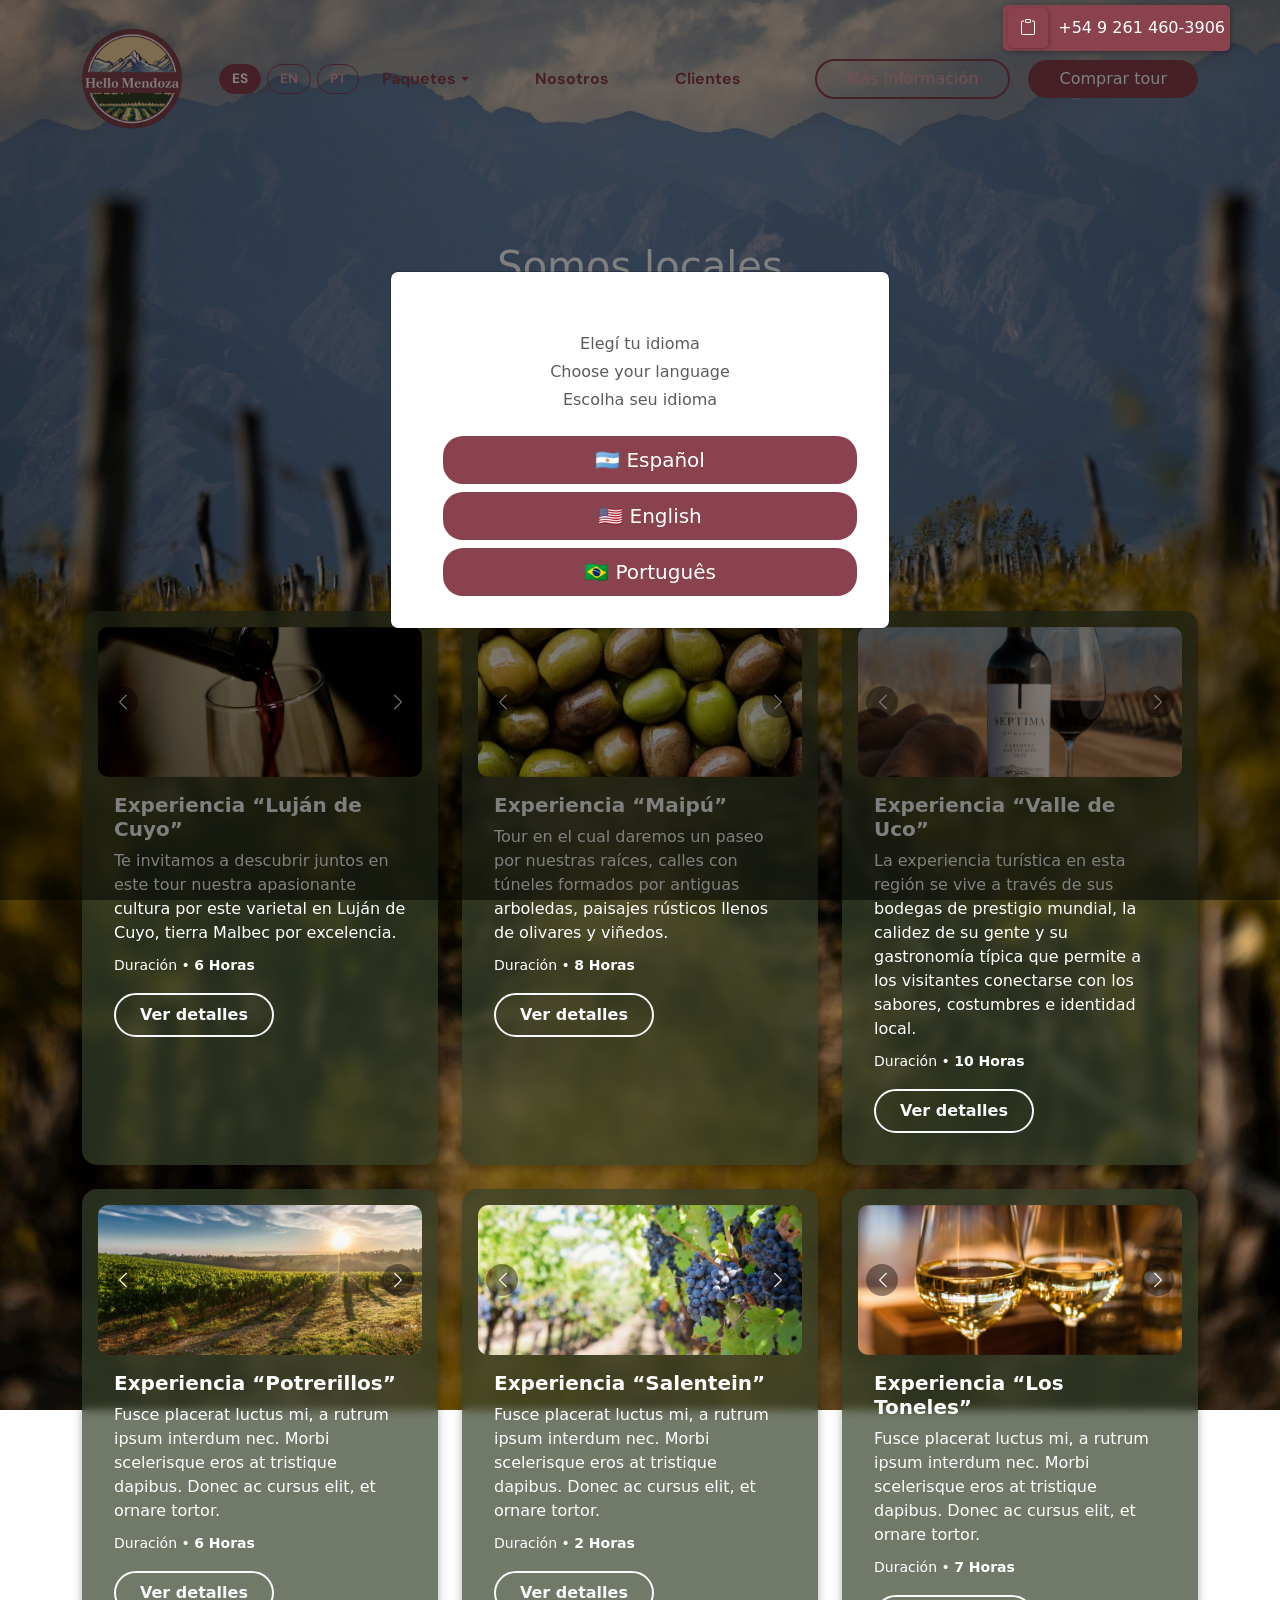
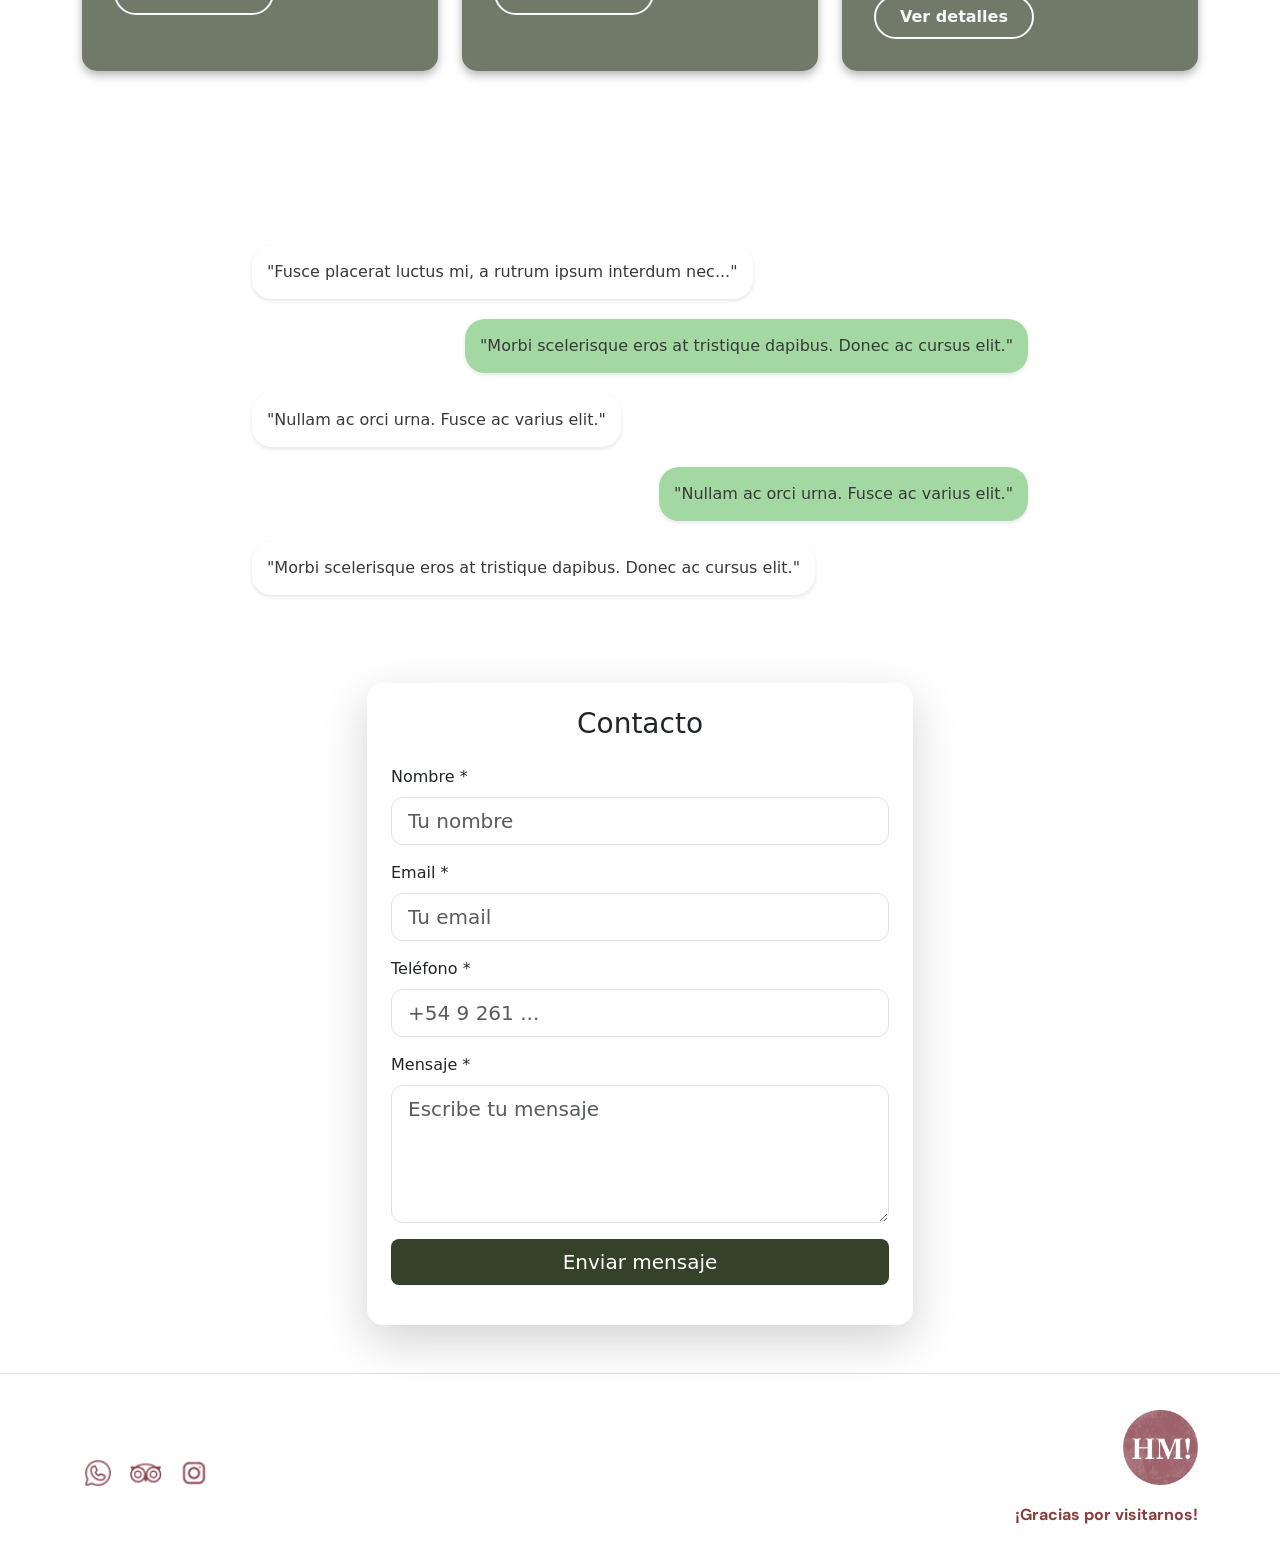
==== commit 9ed9979a: "Corregir carrusel de Luján: solo un ítem debía tener "active" Al agregar las 5 fotos nuevas, cada <d" ====
--- a/public/index.html
+++ b/public/index.html
@@ -112,19 +112,19 @@
                         <div class="carousel-item active">
                             <img src="assets/images/content/pexels-rojda-182137743-15170729.jpg" class="d-block w-100" alt="Experiencia Luján">
                         </div>
-                        <div class="carousel-item active">
+                        <div class="carousel-item">
                             <img src="assets/images/content/foto1lujan.jpeg" class="d-block w-100" alt="Experiencia Luján">
                         </div>
-                        <div class="carousel-item active">
+                        <div class="carousel-item">
                             <img src="assets/images/content/foto2lujan.jpeg" class="d-block w-100" alt="Experiencia Luján">
                         </div>
-                        <div class="carousel-item active">
+                        <div class="carousel-item">
                             <img src="assets/images/content/foto3lujan.jpeg" class="d-block w-100" alt="Experiencia Luján">
                         </div>
-                        <div class="carousel-item active">
+                        <div class="carousel-item">
                             <img src="assets/images/content/foto4lujan.jpeg" class="d-block w-100" alt="Experiencia Luján">
                         </div>
-                        <div class="carousel-item active">
+                        <div class="carousel-item">
                             <img src="assets/images/content/foto5lujan.jpeg" class="d-block w-100" alt="Experiencia Luján">
                         </div>
                         <!-- Para sumar más fotos, agregá acá más bloques <div class="carousel-item"><img ...></div> -->
@@ -302,19 +302,19 @@
                     <div class="carousel-item active">
                         <img src="assets/images/content/pexels-rojda-182137743-15170729.jpg" class="modal-img zoomable" alt="Experiencia Luján">
                     </div>
-                     <div class="carousel-item active">
+                     <div class="carousel-item">
                         <img src="assets/images/content/foto1lujan.jpeg" class="modal-img zoomable" alt="Experiencia Luján">
                     </div>
-                     <div class="carousel-item active">
+                     <div class="carousel-item">
                         <img src="assets/images/content/foto2lujan.jpeg" class="modal-img zoomable" alt="Experiencia Luján">
                     </div>
-                     <div class="carousel-item active">
+                     <div class="carousel-item">
                         <img src="assets/images/content/foto3lujan.jpeg" class="modal-img zoomable" alt="Experiencia Luján">
                     </div>
-                     <div class="carousel-item active">
+                     <div class="carousel-item">
                         <img src="assets/images/content/foto4lujan.jpeg" class="modal-img zoomable" alt="Experiencia Luján">
                     </div>
-                     <div class="carousel-item active">
+                     <div class="carousel-item">
                         <img src="assets/images/content/foto5lujan.jpeg" class="modal-img zoomable" alt="Experiencia Luján">
                     </div>
                     <!-- Para sumar más fotos, agregá acá más bloques <div class="carousel-item"><img class="modal-img zoomable" ...></div> -->
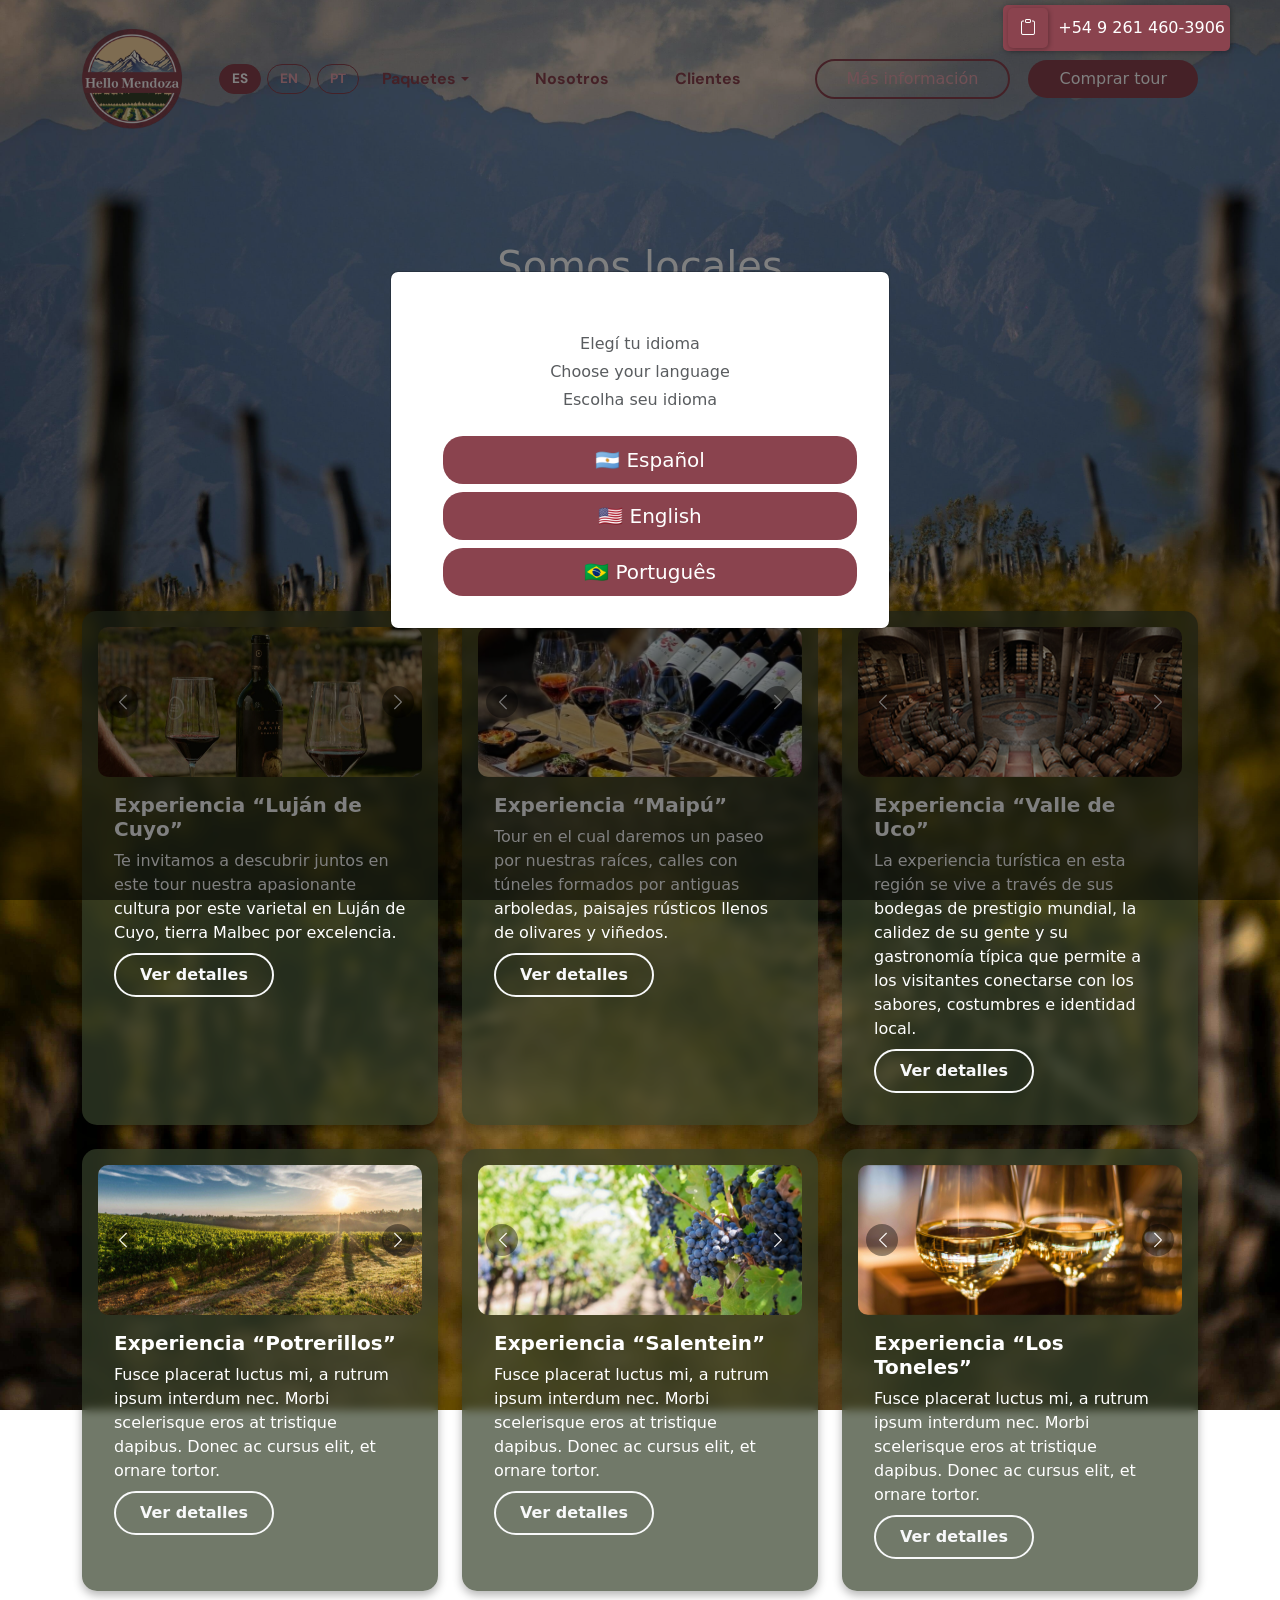
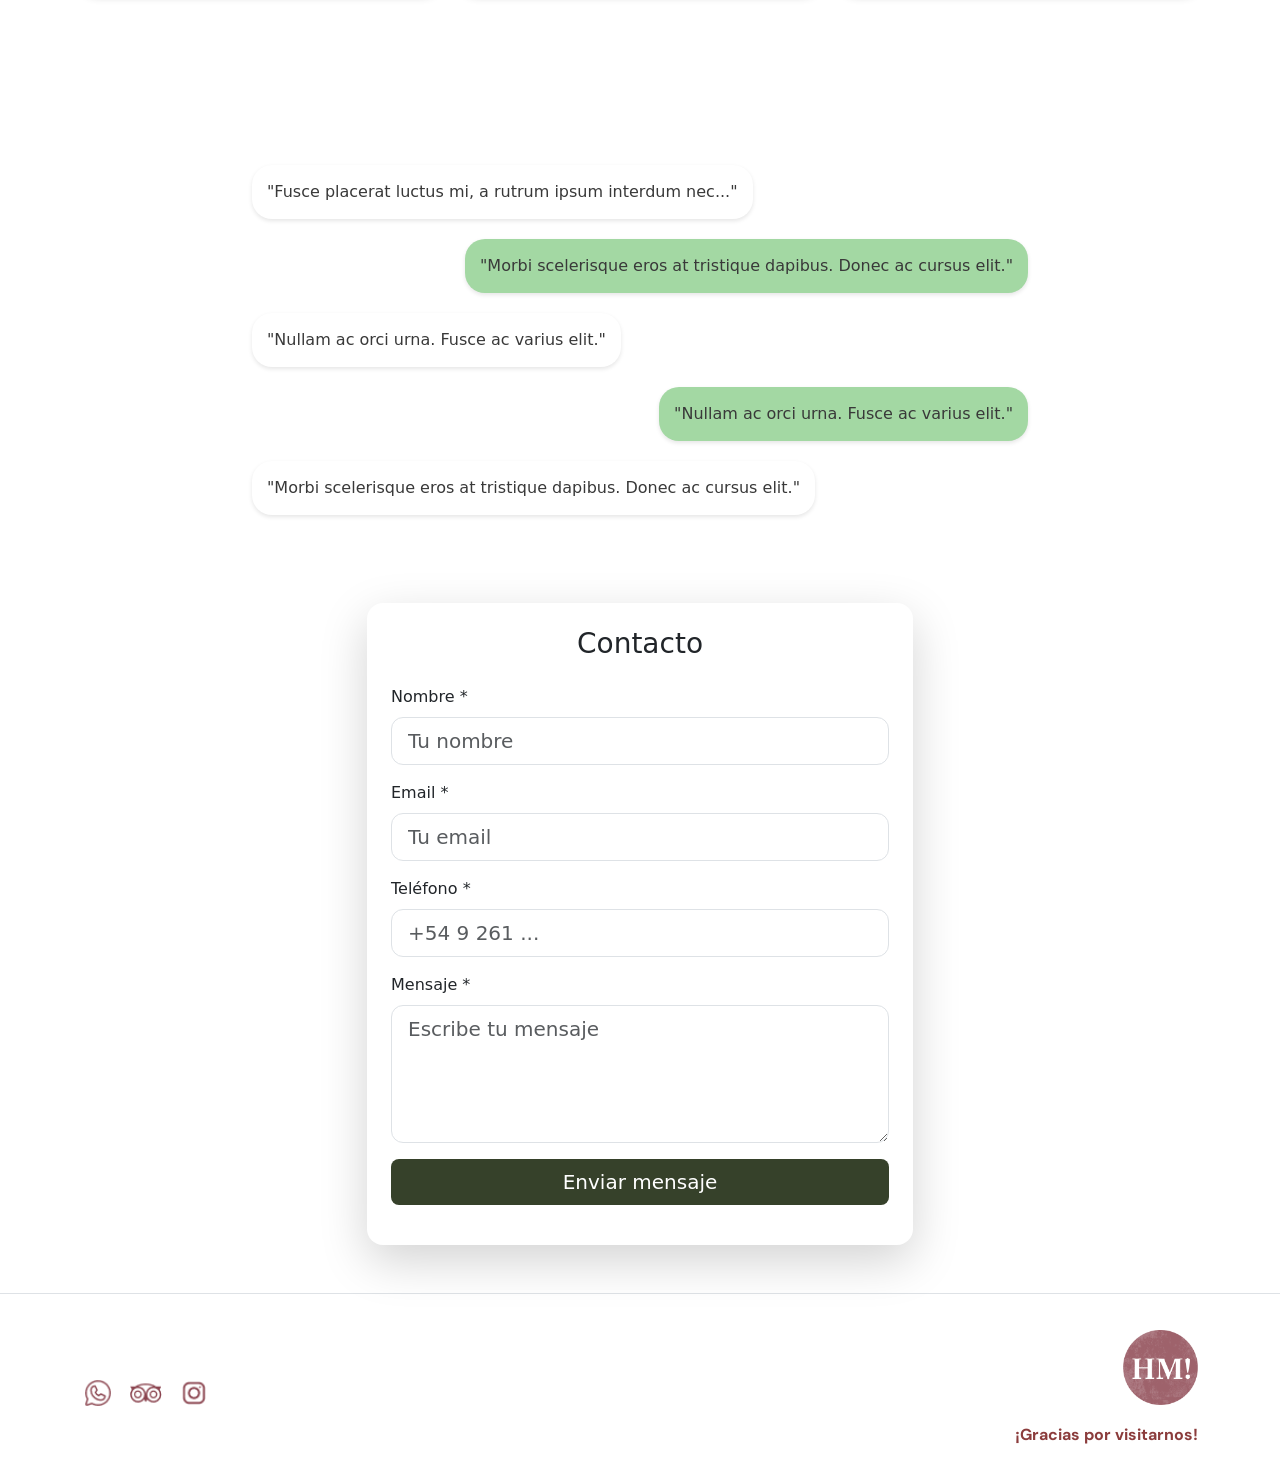
==== commit 85bb9995: "add imagenes nuevas y corrección de info" ====
--- a/public/index.html
+++ b/public/index.html
@@ -110,9 +110,6 @@
                 <div id="carouselPaquete1" class="carousel slide card-carousel" data-bs-interval="false">
                     <div class="carousel-inner">
                         <div class="carousel-item active">
-                            <img src="assets/images/content/pexels-rojda-182137743-15170729.jpg" class="d-block w-100" alt="Experiencia Luján">
-                        </div>
-                        <div class="carousel-item">
                             <img src="assets/images/content/foto1lujan.jpeg" class="d-block w-100" alt="Experiencia Luján">
                         </div>
                         <div class="carousel-item">
@@ -141,7 +138,7 @@
                 <div class="card-body">
                     <h5 class="card-title fw-bold" data-i18n="pkg1.title">Experiencia “Luján de cuyo”</h5>
                     <p class="card-text mb-2" data-i18n="pkg1.desc">Te invitamos a descubrir juntos en este tour nuestra apasionante cultura por este varietal  en Luján de Cuyo tierra Malbec por excelencia.</p>
-                    <p class="card-text"><small><span data-i18n="common.time">Time •</span> <span class="fw-bold" data-i18n="pkg1.hours">6 Hours</span></small></p>
+                    <!-- <p class="card-text"><small><span data-i18n="common.time">Time •</span> <span class="fw-bold" data-i18n="pkg1.hours">6 Hours</span></small></p> -->
                     <a href="#" class="btn btn-outline-light rounded-pill px-4 py-2" data-bs-toggle="modal" data-bs-target="#modalPaquete1" data-i18n="common.view_details">View Details</a>
                 </div>
             </div>
@@ -153,7 +150,19 @@
                 <div id="carouselPaquete2" class="carousel slide card-carousel" data-bs-interval="false">
                     <div class="carousel-inner">
                         <div class="carousel-item active">
-                            <img src="assets/images/content/pexels-hamid-eshafah-245702689-17503894.jpg" class="d-block w-100" alt="Experiencia Maipú">
+                            <img src="assets/images/content/foto1maipu.jpeg" class="d-block w-100" alt="Experiencia Maipú">
+                        </div>
+                        <div class="carousel-item">
+                            <img src="assets/images/content/foto2maipu.jpeg" class="d-block w-100" alt="Experiencia Maipú">
+                        </div>
+                        <div class="carousel-item">
+                            <img src="assets/images/content/foto3maipu.jpeg" class="d-block w-100" alt="Experiencia Maipú">
+                        </div>
+                        <div class="carousel-item">
+                            <img src="assets/images/content/foto4maipu.jpeg" class="d-block w-100" alt="Experiencia Maipú">
+                        </div>
+                        <div class="carousel-item">
+                            <img src="assets/images/content/foto5maipu.jpeg" class="d-block w-100" alt="Experiencia Maipú">
                         </div>
                         <!-- Para sumar más fotos, agregá acá más bloques <div class="carousel-item"><img ...></div> -->
                     </div>
@@ -169,7 +178,7 @@
                 <div class="card-body">
                     <h5 class="card-title fw-bold" data-i18n="pkg2.title">Experiencia “Maipú”</h5>
                     <p class="card-text mb-2" data-i18n="pkg2.desc">Tour en el cual daremos un paseo por nuestras raíces, calles con túneles formados por antiguas arboledas, paisajes rústicos llenos de olivares y viñedos. </p>
-                    <p class="card-text"><small><span data-i18n="common.time">Time •</span> <span class="fw-bold" data-i18n="pkg2.hours">8 Hours</span></small></p>
+                    <!-- <p class="card-text"><small><span data-i18n="common.time">Time •</span> <span class="fw-bold" data-i18n="pkg2.hours">8 Hours</span></small></p> -->
                     <a href="#" class="btn btn-outline-light rounded-pill px-4 py-2" data-bs-toggle="modal" data-bs-target="#modalPaquete2" data-i18n="common.view_details">View Details</a>
                 </div>
             </div>
@@ -181,7 +190,22 @@
                 <div id="carouselPaquete3" class="carousel slide card-carousel" data-bs-interval="false">
                     <div class="carousel-inner">
                         <div class="carousel-item active">
-                            <img src="assets/images/content/pexels-brettjordan-20644769.png" class="d-block w-100" alt="Experiencia Valle de Uco">
+                            <img src="assets/images/content/foto1valledeuco.jpeg" class="d-block w-100" alt="Experiencia Valle de Uco">
+                        </div>
+                        <div class="carousel-item">
+                            <img src="assets/images/content/foto2valledeuco.jpeg" class="d-block w-100" alt="Experiencia Valle de Uco">
+                        </div>
+                        <div class="carousel-item">
+                            <img src="assets/images/content/foto3valledeuco.jpeg" class="d-block w-100" alt="Experiencia Valle de Uco">
+                        </div>
+                        <div class="carousel-item">
+                            <img src="assets/images/content/foto4valledeuco.jpeg" class="d-block w-100" alt="Experiencia Valle de Uco">
+                        </div>
+                        <div class="carousel-item">
+                            <img src="assets/images/content/foto5valledeuco.jpeg" class="d-block w-100" alt="Experiencia Valle de Uco">
+                        </div>
+                        <div class="carousel-item">
+                            <img src="assets/images/content/foto6valledeuco.jpeg" class="d-block w-100" alt="Experiencia Valle de Uco">
                         </div>
                         <!-- Para sumar más fotos, agregá acá más bloques <div class="carousel-item"><img ...></div> -->
                     </div>
@@ -197,7 +221,7 @@
                 <div class="card-body">
                     <h5 class="card-title fw-bold" data-i18n="pkg3.title">Experiencia “Valle de Uco”</h5>
                     <p class="card-text mb-2" data-i18n="pkg3.desc">La experiencia turística en esta región se vive a través de sus bodegas de prestigio mundial, la calidez de su gente y su gastronomía típica que permite a los visitantes conectarse con los sabores, costumbres e identidad local. </p>
-                    <p class="card-text"><small><span data-i18n="common.time">Time •</span> <span class="fw-bold" data-i18n="pkg3.hours">10 Hours</span></small></p>
+                    <!-- <p class="card-text"><small><span data-i18n="common.time">Time •</span> <span class="fw-bold" data-i18n="pkg3.hours">10 Hours</span></small></p> -->
                     <a href="#" class="btn btn-outline-light rounded-pill px-4 py-2" data-bs-toggle="modal" data-bs-target="#modalPaquete3" data-i18n="common.view_details">View Details</a>
                 </div>
             </div>
@@ -225,7 +249,7 @@
                 <div class="card-body">
                     <h5 class="card-title fw-bold" data-i18n="pkg4.title">Experiencia “Potrerillos”</h5>
                     <p class="card-text mb-2">Fusce placerat luctus mi, a rutrum ipsum interdum nec. Morbi scelerisque eros at tristique dapibus. Donec ac cursus elit, et ornare tortor.</p>
-                    <p class="card-text"><small><span data-i18n="common.time">Time •</span> <span class="fw-bold" data-i18n="pkg4.hours">6 Hours</span></small></p>
+                    <!-- <p class="card-text"><small><span data-i18n="common.time">Time •</span> <span class="fw-bold" data-i18n="pkg4.hours">6 Hours</span></small></p> -->
                     <a href="#" class="btn btn-outline-light rounded-pill px-4 py-2" data-bs-toggle="modal" data-bs-target="#modalPaquete4" data-i18n="common.view_details">View Details</a>
                 </div>
             </div>
@@ -252,7 +276,7 @@
                 <div class="card-body">
                     <h5 class="card-title fw-bold" data-i18n="pkg5.title">Experiencia “Salentein”</h5>
                     <p class="card-text mb-2">Fusce placerat luctus mi, a rutrum ipsum interdum nec. Morbi scelerisque eros at tristique dapibus. Donec ac cursus elit, et ornare tortor.</p>
-                    <p class="card-text"><small><span data-i18n="common.time">Time •</span> <span class="fw-bold" data-i18n="pkg5.hours">2 Hours</span></small></p>
+                    <!-- <p class="card-text"><small><span data-i18n="common.time">Time •</span> <span class="fw-bold" data-i18n="pkg5.hours">2 Hours</span></small></p> -->
                     <a href="#" class="btn btn-outline-light rounded-pill px-4 py-2" data-bs-toggle="modal" data-bs-target="#modalPaquete5" data-i18n="common.view_details">View Details</a>
                 </div>
             </div>
@@ -279,7 +303,7 @@
                 <div class="card-body">
                     <h5 class="card-title fw-bold" data-i18n="pkg6.title">Experiencia “Los Toneles”</h5>
                     <p class="card-text mb-2">Fusce placerat luctus mi, a rutrum ipsum interdum nec. Morbi scelerisque eros at tristique dapibus. Donec ac cursus elit, et ornare tortor.</p>
-                    <p class="card-text"><small><span data-i18n="common.time">Time •</span> <span class="fw-bold" data-i18n="pkg6.hours">7 Hours</span></small></p>
+                    <!-- <p class="card-text"><small><span data-i18n="common.time">Time •</span> <span class="fw-bold" data-i18n="pkg6.hours">7 Hours</span></small></p> -->
                     <a href="#" class="btn btn-outline-light rounded-pill px-4 py-2" data-bs-toggle="modal" data-bs-target="#modalPaquete6" data-i18n="common.view_details">View Details</a>
                 </div>
             </div>
@@ -299,10 +323,8 @@
             </div>
             <div id="carouselModalImg1" class="carousel slide modal-carousel" data-bs-interval="false">
                 <div class="carousel-inner">
-                    <div class="carousel-item active">
-                        <img src="assets/images/content/pexels-rojda-182137743-15170729.jpg" class="modal-img zoomable" alt="Experiencia Luján">
-                    </div>
-                     <div class="carousel-item">
+                    
+                     <div class="carousel-item active">
                         <img src="assets/images/content/foto1lujan.jpeg" class="modal-img zoomable" alt="Experiencia Luján">
                     </div>
                      <div class="carousel-item">
@@ -329,22 +351,18 @@
                 </button>
             </div>
             <div class="modal-body">
-                <p><i class="bi bi-clock me-2"></i><strong data-i18n="common.duration">Duración:</strong> <span data-i18n="modal1.duration_value">6 horas</span></p>
+                <!-- <p><i class="bi bi-clock me-2"></i><strong data-i18n="common.duration">Duración:</strong> <span data-i18n="modal1.duration_value">6 horas</span></p> -->
                 <p><i class="bi bi-geo-alt me-2"></i><strong data-i18n="common.meeting">Punto de encuentro:</strong> <span data-i18n="common.meeting_value">A coordinar según hotel/alojamiento</span></p>
                 <p data-i18n-html="modal1.description">Participaremos de una degustación de vinos en dos bodegas con historia y tradición vitivinícola. <br><br>
 Seguidamente nos  dirigimos a la tercera bodega donde realizaremos el almuerzo maridado con vinos para apreciar con todos los sentidos. <br><br>
 Este tour es apto para disfrutar en todas las épocas del año ya que Mendoza presenta diferentes paisajes y productos regionales en cada estación para el deleite de nuestros  visitantes. <br><br>
-<h6 class="mt-3">Bodegas sugeridas:</h6> Bonfanti, Vistalba, Benegas, Penedo Borges, Caelum, Mendel, Budeguer, Lorca, Renacer, Dante Robino, Norton, Chandon, Huarpe, Piatelli, Las Perdices, Susana Balbo, Weinert
-
-<h6 class="mt-3">Tour ideal con niños:</h6>
-Bonfanti, Tempus Alba, Ciudad
 </p>
                 <h6 class="mt-3" data-i18n="common.includes">Incluye:</h6>
                 <ul>
                     <li data-i18n="modal1.include1">Transporte privado ida y vuelta</li>
                     <li data-i18n="common.bilingual_guide">Guía bilingüe (español / inglés / portugués)</li>
                     <li data-i18n="modal1.include3">Degustación en 3 bodegas</li>
-                    <li data-i18n="modal1.include4">Almuerzo o picada regional</li>
+                    <li data-i18n="modal1.include4">Almuerzo</li>
                 </ul>
             </div>
             <div class="modal-footer">
@@ -366,7 +384,19 @@
             <div id="carouselModalImg2" class="carousel slide modal-carousel" data-bs-interval="false">
                 <div class="carousel-inner">
                     <div class="carousel-item active">
-                        <img src="assets/images/content/pexels-hamid-eshafah-245702689-17503894.jpg" class="modal-img zoomable" alt="Experiencia Maipú">
+                        <img src="assets/images/content/foto1maipu.jpeg" class="modal-img zoomable" alt="Experiencia Maipú">
+                    </div>
+                    <div class="carousel-item">
+                        <img src="assets/images/content/foto2maipu.jpeg" class="modal-img zoomable" alt="Experiencia Maipú">
+                    </div>
+                    <div class="carousel-item">
+                        <img src="assets/images/content/foto3maipu.jpeg" class="modal-img zoomable" alt="Experiencia Maipú">
+                    </div>
+                    <div class="carousel-item">
+                        <img src="assets/images/content/foto4maipu.jpeg" class="modal-img zoomable" alt="Experiencia Maipú">
+                    </div>
+                    <div class="carousel-item">
+                        <img src="assets/images/content/foto5maipu.jpeg" class="modal-img zoomable" alt="Experiencia Maipú">
                     </div>
                     <!-- Para sumar más fotos, agregá acá más bloques <div class="carousel-item"><img class="modal-img zoomable" ...></div> -->
                 </div>
@@ -380,22 +410,18 @@
                 </button>
             </div>
             <div class="modal-body">
-                <p><i class="bi bi-clock me-2"></i><strong data-i18n="common.duration">Duración:</strong> <span data-i18n="modal2.duration_value">8 horas</span></p>
+                <!-- <p><i class="bi bi-clock me-2"></i><strong data-i18n="common.duration">Duración:</strong> <span data-i18n="modal2.duration_value">8 horas</span></p> -->
                 <p><i class="bi bi-geo-alt me-2"></i><strong data-i18n="common.meeting">Punto de encuentro:</strong> <span data-i18n="common.meeting_value">A coordinar según hotel/alojamiento</span></p>
                 <p data-i18n-html="modal2.description">Situada a unos 20 minutos de la ciudad de Mendoza, exploraremos esta región con vinos de culto de los cuales el mundo no deja de hablar.  <br><br>
 Visitaremos bodegas con tradición ferroviaria y de inmigrantes ligada a la vitivinicultura y también bodegas boutique con vinos de autor donde degustaremos sus vinos, participaremos de diferentes experiencias y conoceremos sus instalaciones. También visitaremos una olivícola de la región para aprender sobre los beneficios de consumir aceite de oliva. <br><br>
 Finalizaremos con un almuerzo maridado con los vinos de la bodega y un menú pensado para destacar las virtudes de cada expresión varietal o blend en una auténtica experiencia enogastronómica mendocina. <br><br>
-<h6 class="mt-3">Bodegas y olivícolas sugeridas:</h6> Trapiche, La Rural, Benegas, Esencia 1870, Carinae, Cinco Sentidos, Martino wines, Manuel Villafañe, Finca Sabina, laur, maguay, pasrai, Corazón de Lunlunta, Alma Oliva Finca Agostino, Tempus Alba, Santa Julia. El Enemigo, Mil suelos, para tour caro. 
-
-<h6 class="mt-3">Tour ideal con niños:</h6>
-Bonfanti, Tempus Alba, Ciudad
 </p>
                 <h6 class="mt-3" data-i18n="common.includes">Incluye:</h6>
                 <ul>
                     <li data-i18n="modal2.include1">Transporte privado ida y vuelta</li>
                     <li data-i18n="common.bilingual_guide">Guía bilingüe (español / inglés / portugués)</li>
                     <li data-i18n="modal2.include3">Degustación en bodega + olivícola</li>
-                    <li data-i18n="modal2.include4">Almuerzo incluido</li>
+                    <li data-i18n="modal2.include4">Almuerzo</li>
                 </ul>
             </div>
             <div class="modal-footer">
@@ -417,7 +443,22 @@
             <div id="carouselModalImg3" class="carousel slide modal-carousel" data-bs-interval="false">
                 <div class="carousel-inner">
                     <div class="carousel-item active">
-                        <img src="assets/images/content/pexels-brettjordan-20644769.png" class="modal-img zoomable" alt="Experiencia Valle de Uco">
+                        <img src="assets/images/content/foto1valledeuco.jpeg" class="modal-img zoomable" alt="Experiencia Valle de Uco">
+                    </div>
+                    <div class="carousel-item ">
+                        <img src="assets/images/content/foto2valledeuco.jpeg" class="modal-img zoomable" alt="Experiencia Valle de Uco">
+                    </div>
+                    <div class="carousel-item ">
+                        <img src="assets/images/content/foto3valledeuco.jpeg" class="modal-img zoomable" alt="Experiencia Valle de Uco">
+                    </div>
+                    <div class="carousel-item ">
+                        <img src="assets/images/content/foto4valledeuco.jpeg" class="modal-img zoomable" alt="Experiencia Valle de Uco">
+                    </div>
+                    <div class="carousel-item ">
+                        <img src="assets/images/content/foto5valledeuco.jpeg" class="modal-img zoomable" alt="Experiencia Valle de Uco">
+                    </div>
+                    <div class="carousel-item ">
+                        <img src="assets/images/content/foto6valledeuco.jpeg" class="modal-img zoomable" alt="Experiencia Valle de Uco">
                     </div>
                     <!-- Para sumar más fotos, agregá acá más bloques <div class="carousel-item"><img class="modal-img zoomable" ...></div> -->
                 </div>
@@ -431,18 +472,13 @@
                 </button>
             </div>
             <div class="modal-body">
-                <p><i class="bi bi-clock me-2"></i><strong data-i18n="common.duration">Duración:</strong> <span data-i18n="modal3.duration_value">10 horas</span></p>
+                <!-- <p><i class="bi bi-clock me-2"></i><strong data-i18n="common.duration">Duración:</strong> <span data-i18n="modal3.duration_value">10 horas</span></p> -->
                 <p><i class="bi bi-geo-alt me-2"></i><strong data-i18n="common.meeting">Punto de encuentro:</strong> <span data-i18n="common.meeting_value">A coordinar según hotel/alojamiento</span></p>
                 <p data-i18n-html="modal3.description">El Valle de Uco es una de las zonas más reconocidas de Mendoza por su nivel de servicios al turista como hoteles y resorts y también por su vitivinicultura de altura que posiciona al fértil valle agrícola como uno de los mejores destinos enoturísticos a nivel nacional e internacional. <br><br>
 Su imponente paisaje cordillerano, se encuentra enmarcado por la cordillera de Los Andes, el cordón del Plata y el volcán Tupungato con arroyos y ríos de deshielo que bañan un aérea de imponente belleza natural y escenarios espectaculares para la práctica de actividades al aire libre. <br><br>
 Esta vasta región se compone de tres departamentos Tupungato, Tunuyán y San Carlos, por lo que al planear el paseo es importante saber que la zona vitivinícola más alejada de la ciudad de Mendoza, San Carlos, se encuentra a dos horas de viaje. <br><br>
 Participaremos de una experiencia sensorial que combina vino, naturaleza y vistas privilegiadas a la Cordillera de los Andes. <br><br>
 Luego realizaremos el almuerzo con maridaje en un restaurante de bodega que se destaca por su arquitectura de vanguardia y su entorno natural creando una experiencia memorable. <br><br>
-<h6 class="mt-3">Bodegas sugeridas tour corto:</h6> Atamisque, Salentein, Andeluna, La Azul, Masi, Domaine Bousquet. <br><br>
-<h6 class="mt-3">Bodegas sugeridas tour largo:</h6> Zuccardi, Alfa Crux, Clos de Los Siete, The Vines, Casa de Uco, Bemberg, Alpasión, Piedra Negra. <br><br>
-
-<h6 class="mt-3">Tour ideal con niños:</h6>
-Bonfanti, Tempus Alba, Ciudad
 </p>
                 <h6 class="mt-3" data-i18n="common.includes">Incluye:</h6>
                 <ul>
@@ -485,7 +521,7 @@
                 </button>
             </div>
             <div class="modal-body">
-                <p><i class="bi bi-clock me-2"></i><strong data-i18n="common.duration">Duración:</strong> <span data-i18n="modal4.duration_value">6 horas</span></p>
+                <!--p><i class="bi bi-clock me-2"></i><strong data-i18n="common.duration">Duración:</strong> <span data-i18n="modal4.duration_value">6 horas</span></p-->
                 <p><i class="bi bi-geo-alt me-2"></i><strong data-i18n="common.meeting">Punto de encuentro:</strong> <span data-i18n="common.meeting_value">A coordinar según hotel/alojamiento</span></p>
                 <p data-i18n="modal4.description">Fusce placerat luctus mi, a rutrum ipsum interdum nec. Morbi scelerisque eros at tristique dapibus. Donec ac cursus elit, et ornare tortor. Naturaleza y montaña junto al dique de Potrerillos, ideal para combinar con actividades al aire libre.</p>
                 <h6 class="mt-3" data-i18n="common.includes">Incluye:</h6>
@@ -529,7 +565,7 @@
                 </button>
             </div>
             <div class="modal-body">
-                <p><i class="bi bi-clock me-2"></i><strong data-i18n="common.duration">Duración:</strong> <span data-i18n="modal5.duration_value">2 horas</span></p>
+                <!-- <p><i class="bi bi-clock me-2"></i><strong data-i18n="common.duration">Duración:</strong> <span data-i18n="modal5.duration_value">2 horas</span></p> -->
                 <p><i class="bi bi-geo-alt me-2"></i><strong data-i18n="common.meeting">Punto de encuentro:</strong> Bodega Salentein, Valle de Uco</p>
                 <p data-i18n="modal5.description">Fusce placerat luctus mi, a rutrum ipsum interdum nec. Morbi scelerisque eros at tristique dapibus. Donec ac cursus elit, et ornare tortor. Visita exprés ideal para quienes tienen poco tiempo pero quieren una experiencia premium.</p>
                 <h6 class="mt-3" data-i18n="common.includes">Incluye:</h6>
@@ -572,7 +608,7 @@
                 </button>
             </div>
             <div class="modal-body">
-                <p><i class="bi bi-clock me-2"></i><strong data-i18n="common.duration">Duración:</strong> <span data-i18n="modal6.duration_value">7 horas</span></p>
+                <!-- <p><i class="bi bi-clock me-2"></i><strong data-i18n="common.duration">Duración:</strong> <span data-i18n="modal6.duration_value">7 horas</span></p> -->
                 <p><i class="bi bi-geo-alt me-2"></i><strong data-i18n="common.meeting">Punto de encuentro:</strong> <span data-i18n="common.meeting_value">A coordinar según hotel/alojamiento</span></p>
                 <p data-i18n="modal6.description">Fusce placerat luctus mi, a rutrum ipsum interdum nec. Morbi scelerisque eros at tristique dapibus. Donec ac cursus elit, et ornare tortor. Recorrido histórico por bodegas centenarias con arquitectura tradicional mendocina.</p>
                 <h6 class="mt-3" data-i18n="common.includes">Incluye:</h6>
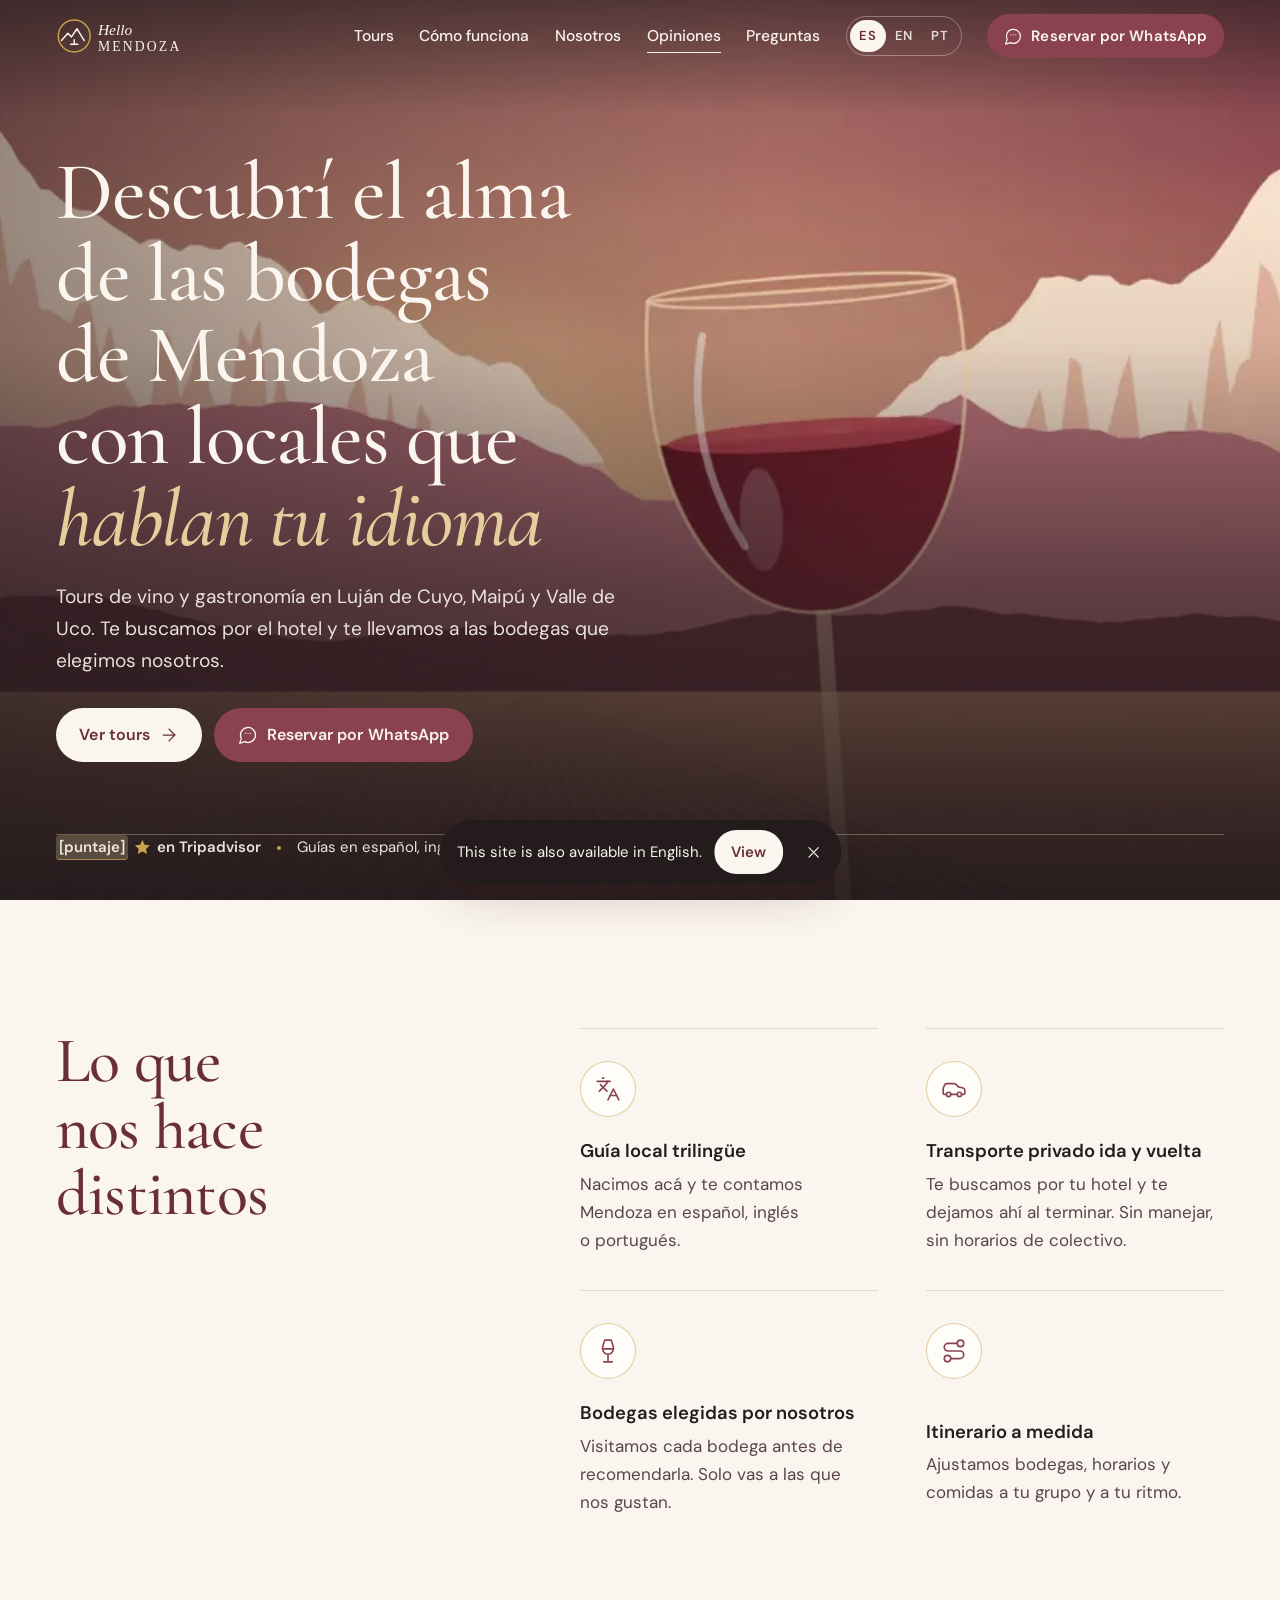
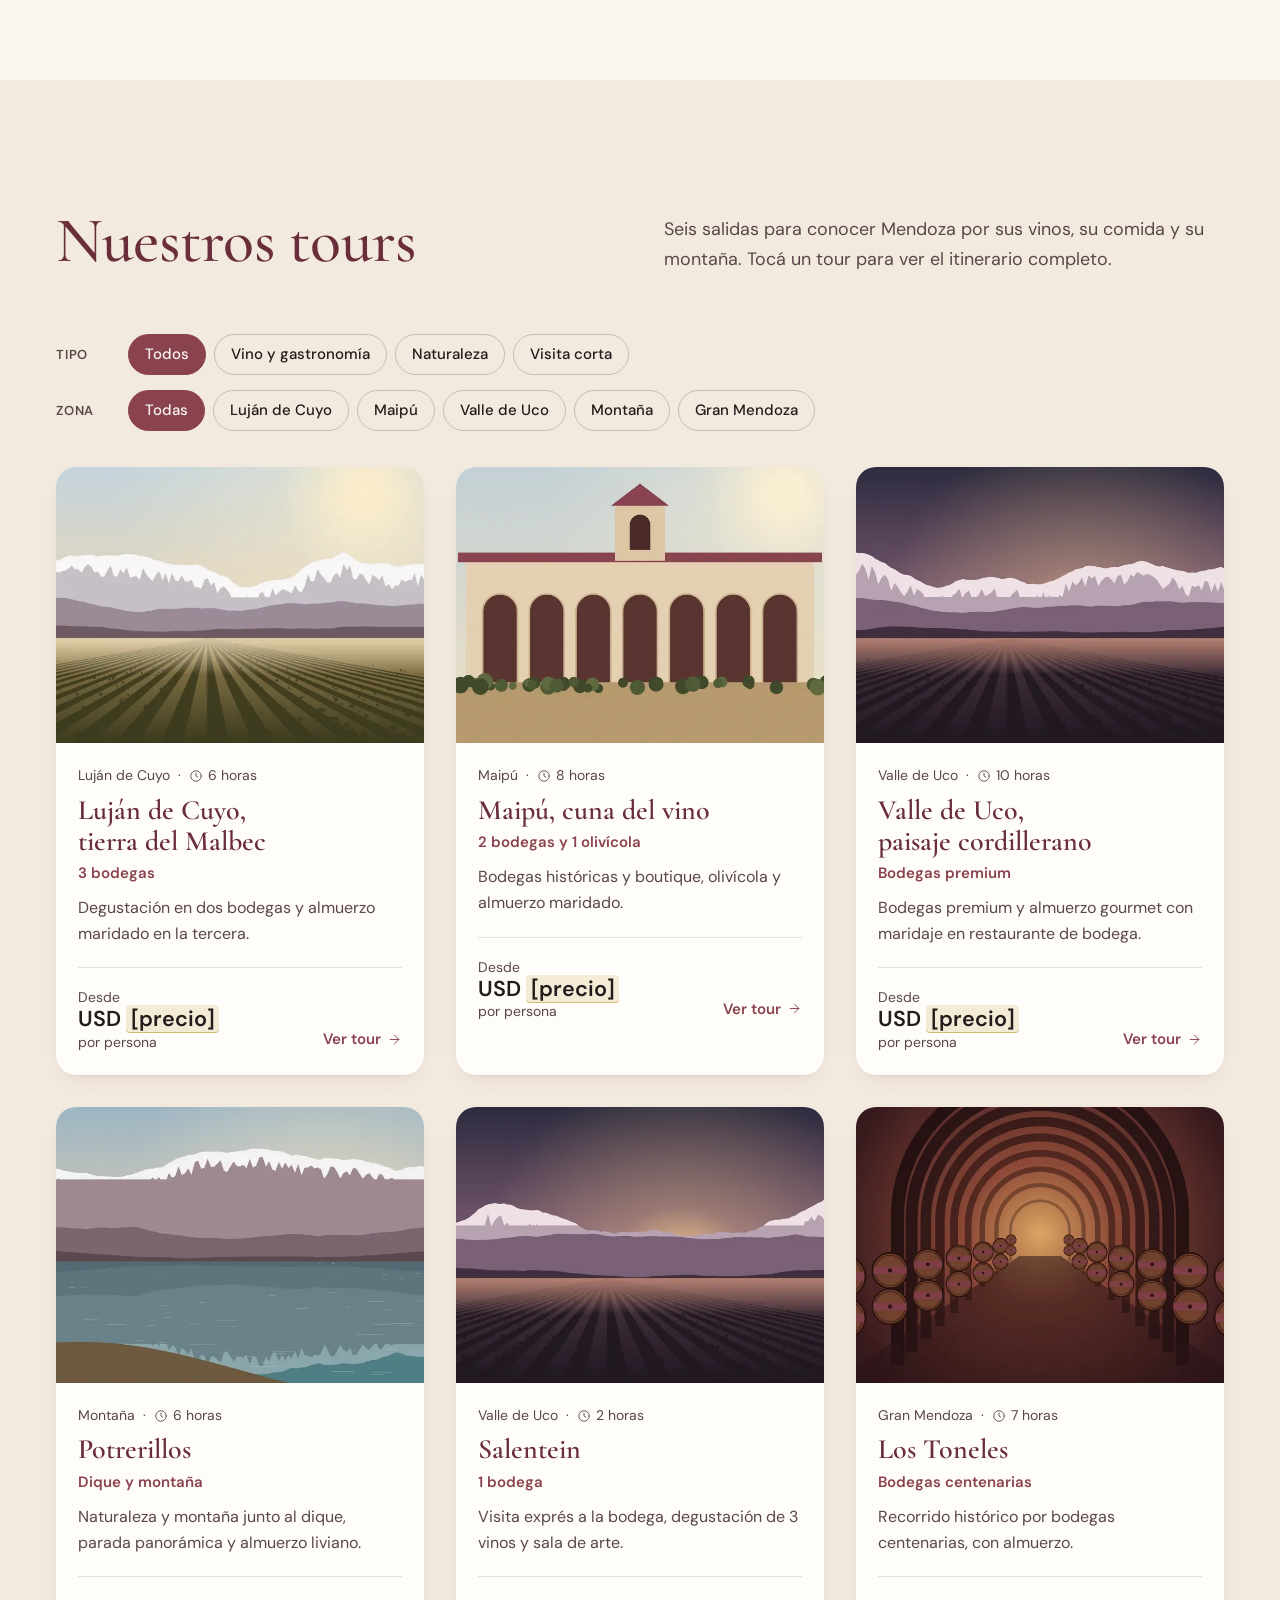
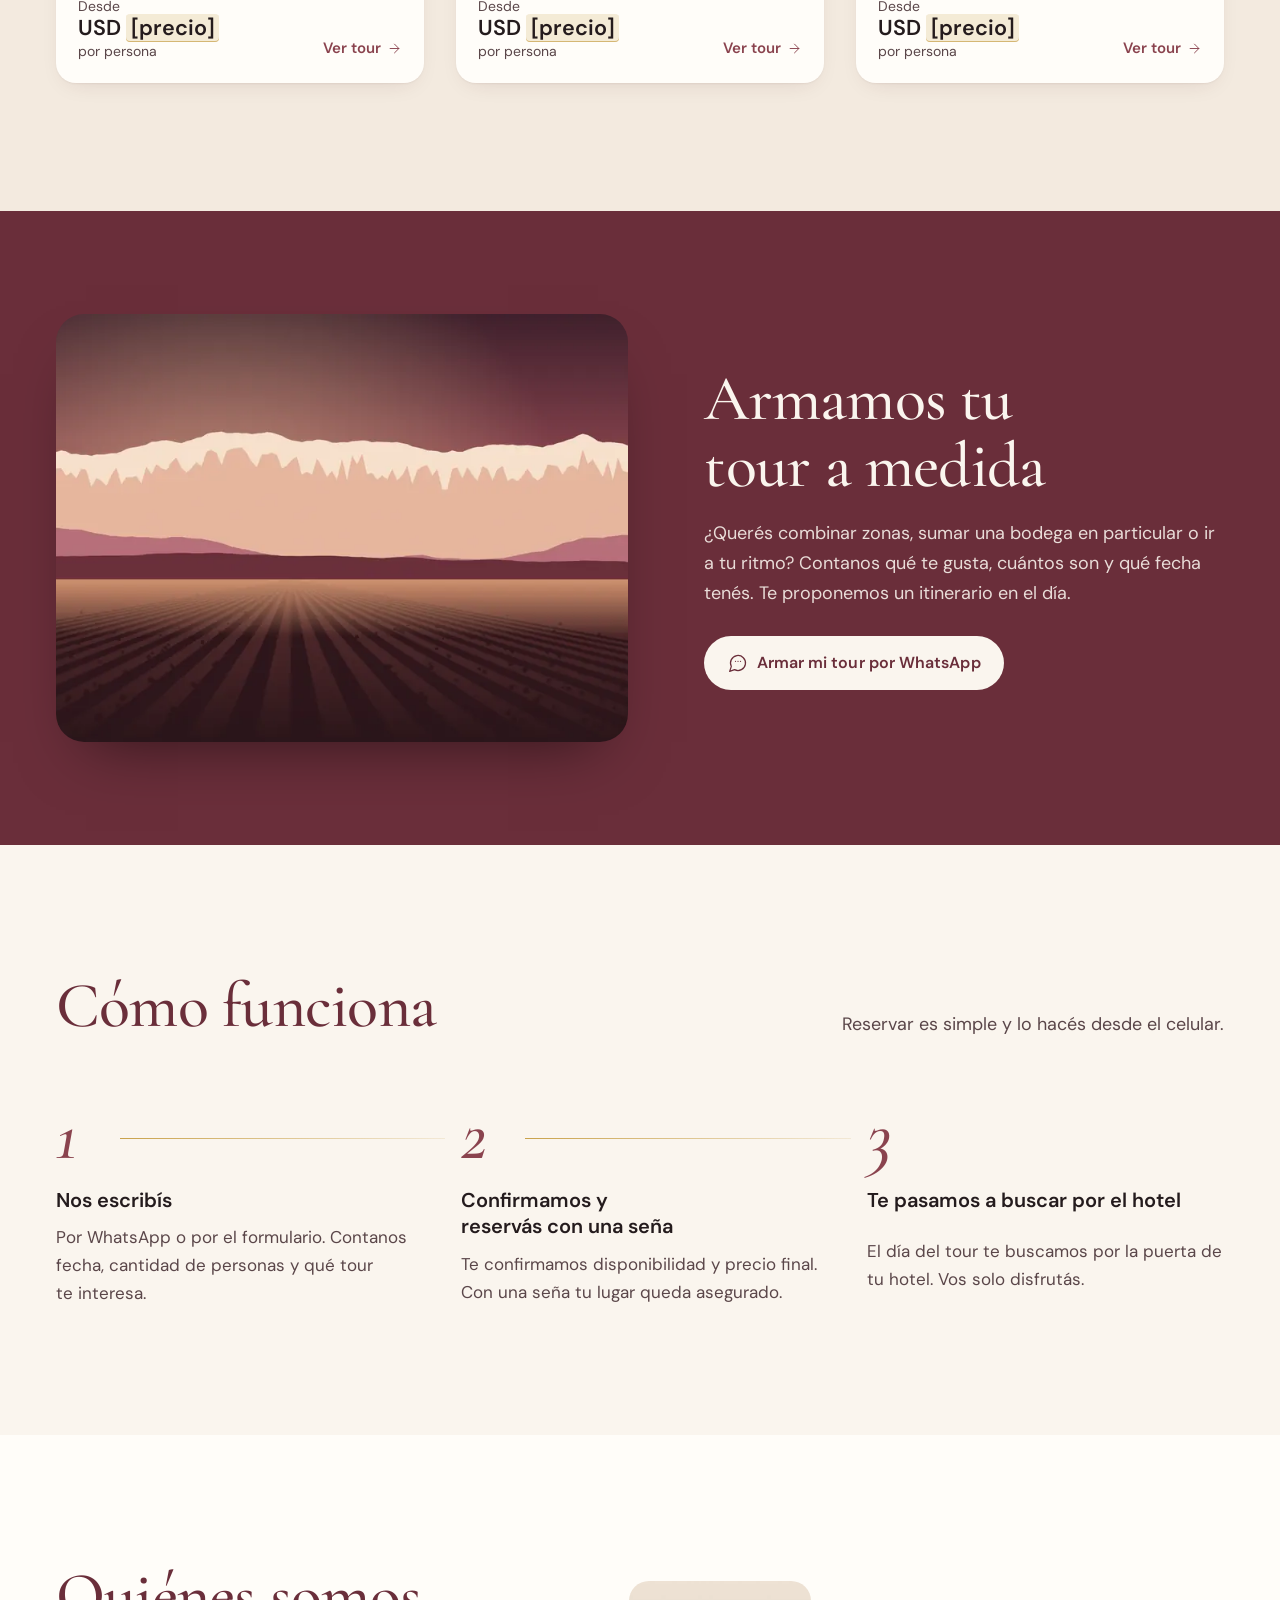
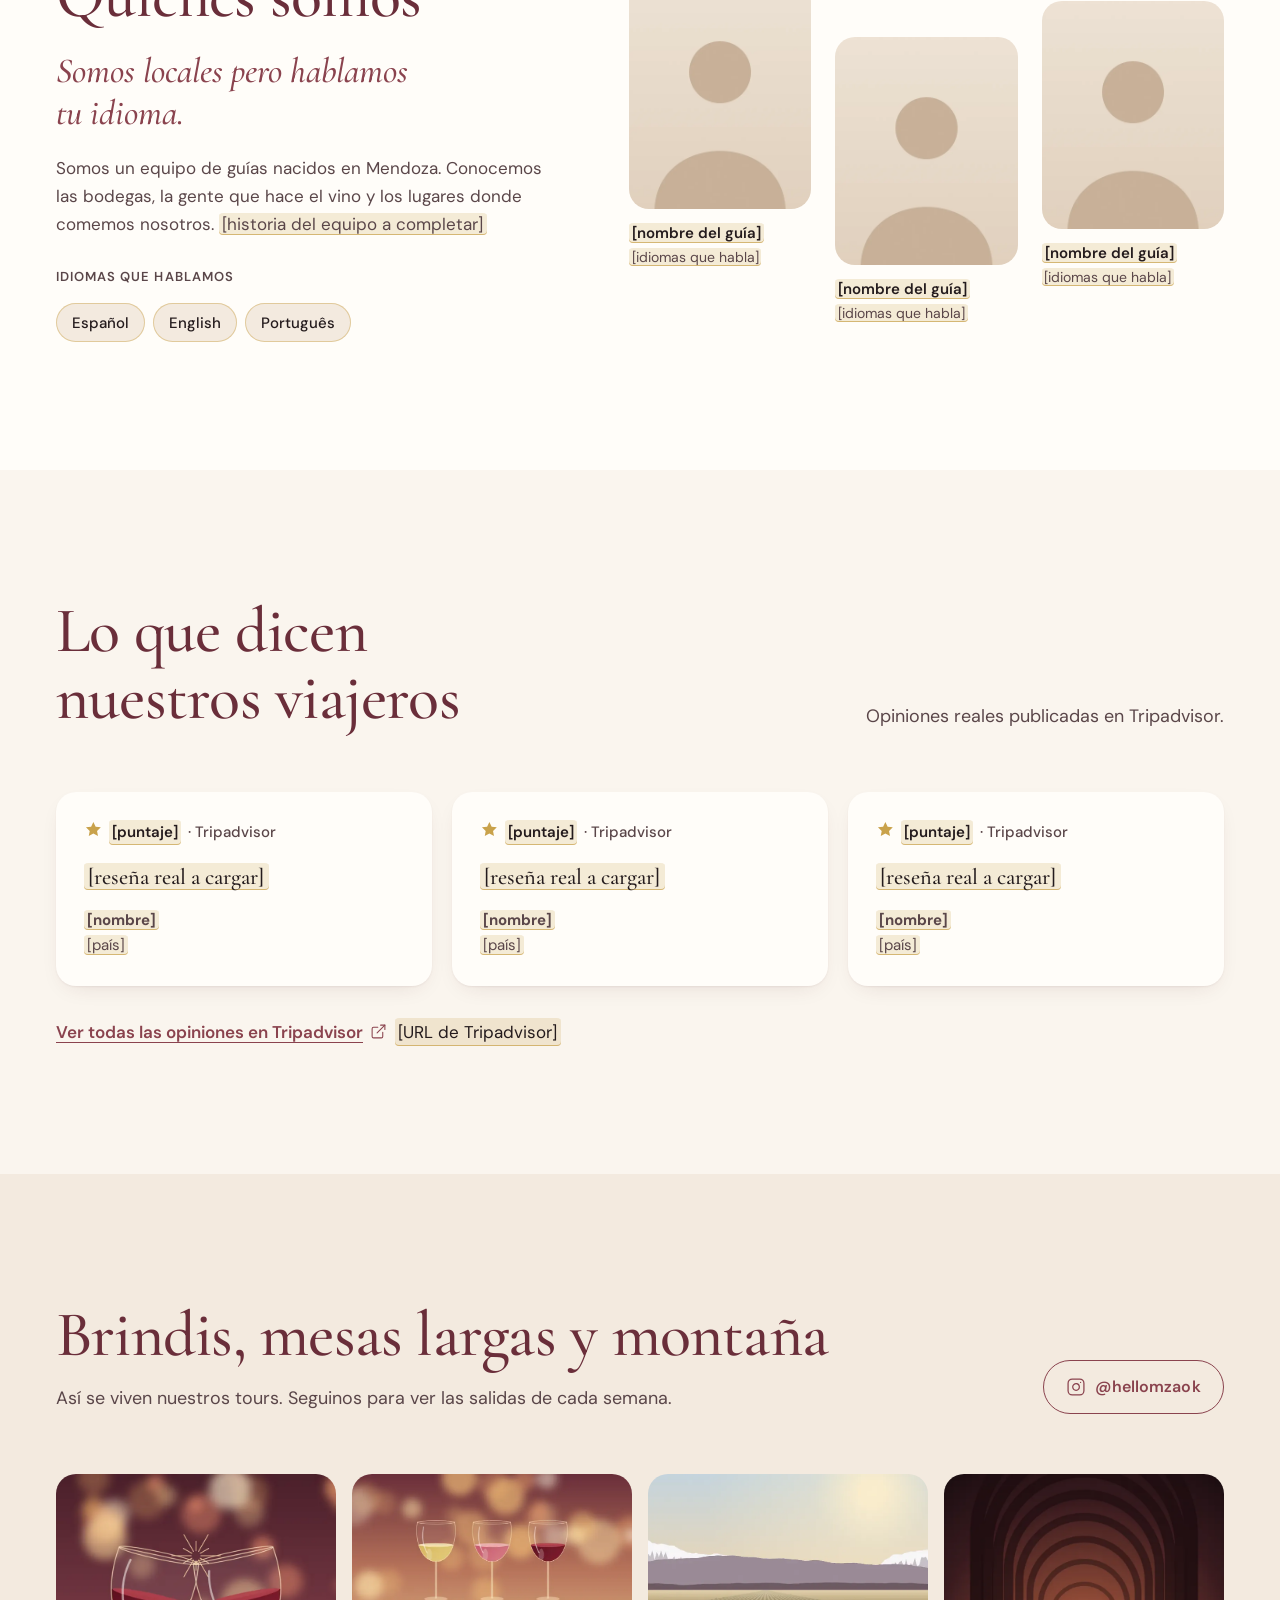
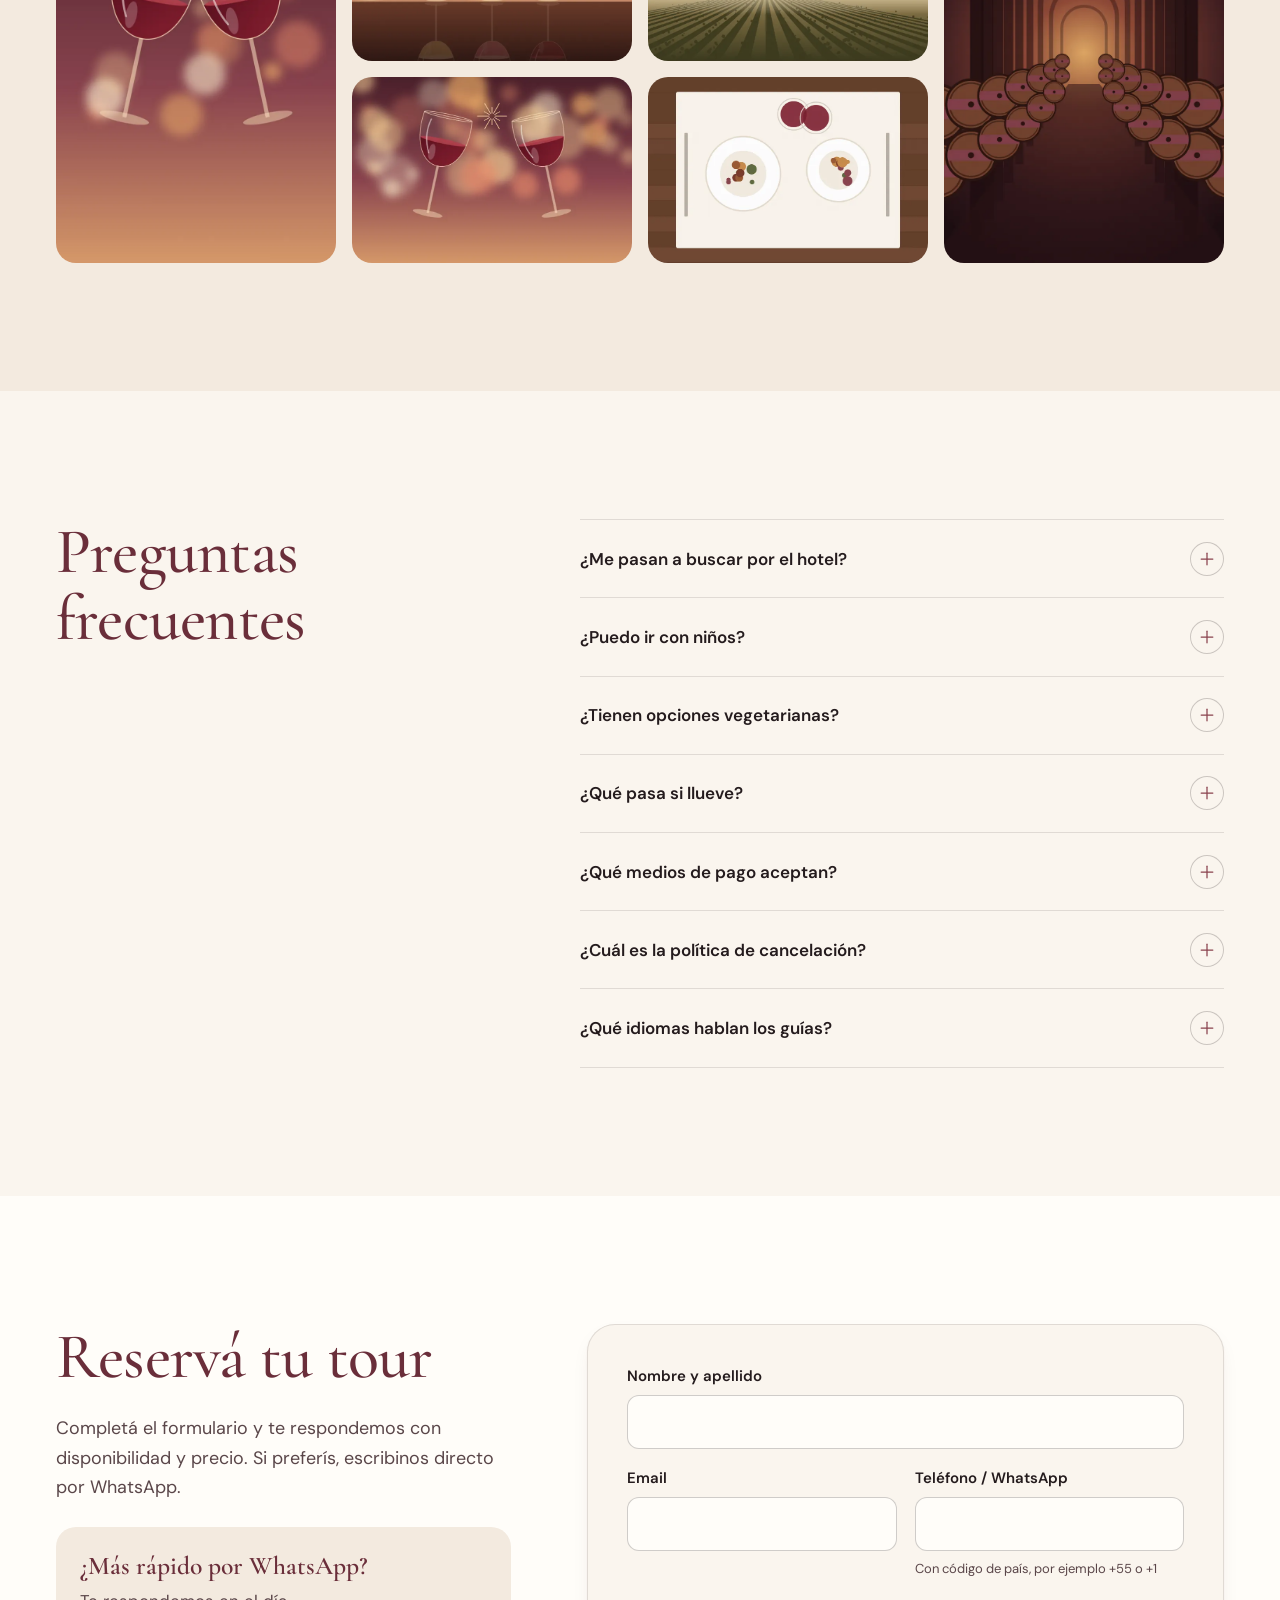
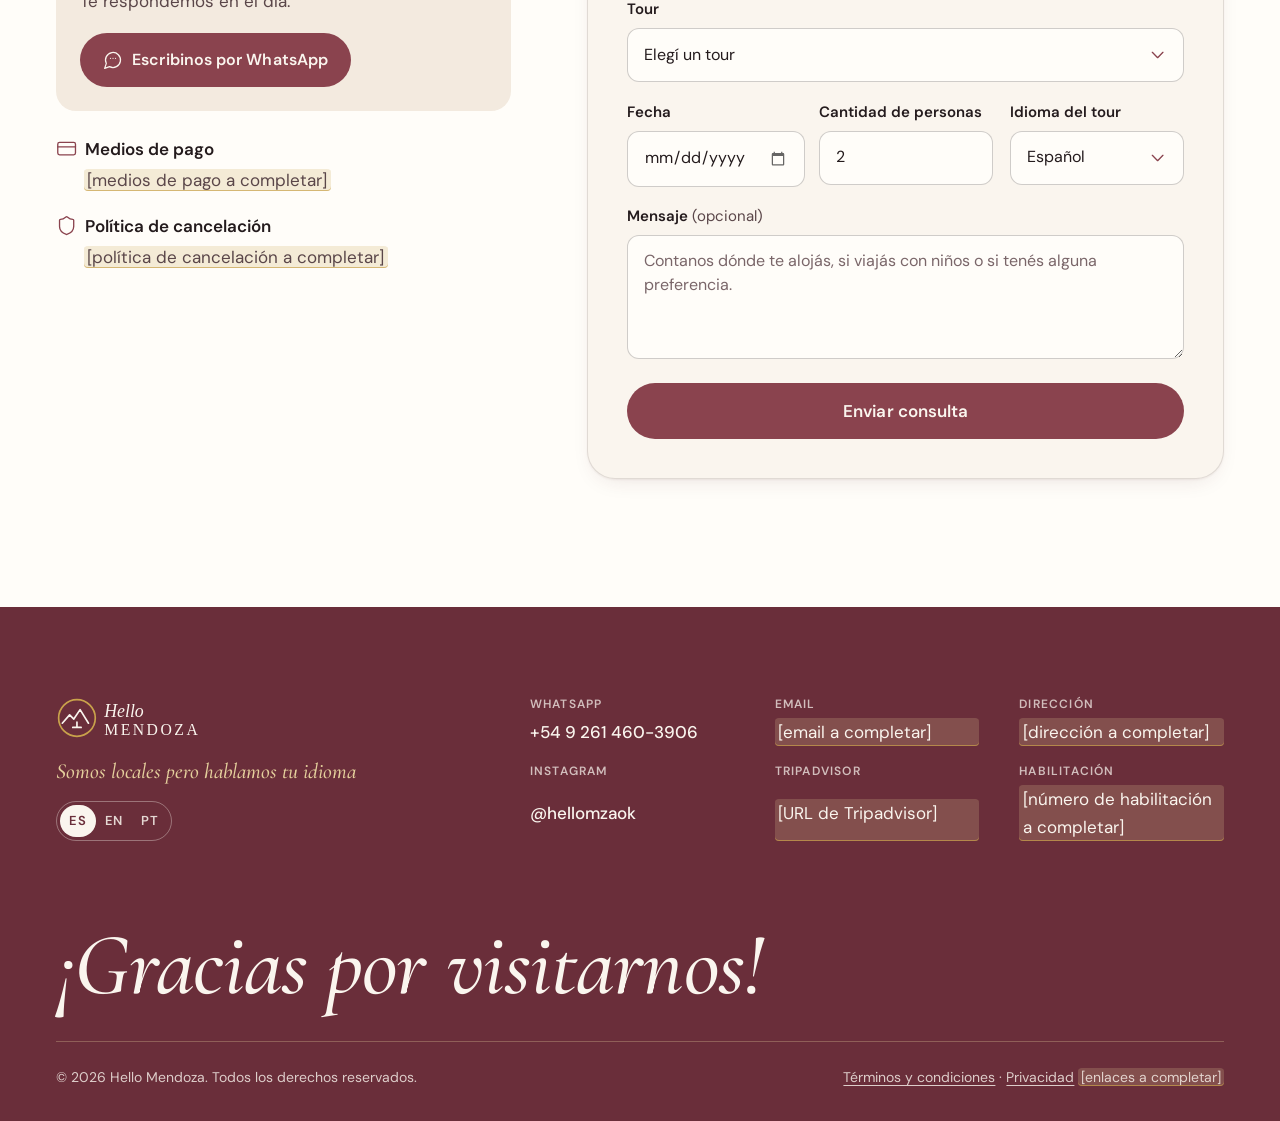
==== commit be28fbd7: "Nuevo diseño del sitio (borrador para mostrar al cliente) Reemplaza la página única por un sitio est" ====
--- a/public/index.html
+++ b/public/index.html
@@ -1,757 +1,400 @@
-<!DOCTYPE html>
-<html lang="es">
+<!doctype html>
+<html lang="es-AR" data-lang="es">
 <head>
-    <meta charset="UTF-8">
-    <meta name="viewport" content="width=device-width, initial-scale=1.0">
-    <title>Hello Mendoza</title>
-    <link rel="icon" href="assets/images/logos/icono.png">
-    <!-- Bootstrap 5 -->
-    <link href="https://fonts.googleapis.com/css2?family=DM+Sans:wght@400;700&display=swap" rel="stylesheet">
-    <!-- CSS de Bootstrap -->
-    <link href="https://cdn.jsdelivr.net/npm/bootstrap@5.3.0-alpha3/dist/css/bootstrap.min.css" rel="stylesheet">
-    <link href="https://cdn.jsdelivr.net/npm/bootstrap-icons/font/bootstrap-icons.css" rel="stylesheet">
-    <link rel="stylesheet" href="assets/css/style.css">
-
-
+<meta charset="utf-8">
+<meta name="viewport" content="width=device-width, initial-scale=1, viewport-fit=cover">
+<title>Tours de bodegas en Mendoza con guía local | Hello Mendoza</title>
+<meta name="description" content="Tours de bodegas en Mendoza con guía local en español, inglés y portugués y traslado desde tu hotel. Luján de Cuyo, Maipú y Valle de Uco. Reservá por WhatsApp.">
+<link rel="canonical" href="https://www.[tu-dominio].com/">
+<link rel="alternate" hreflang="es" href="https://www.[tu-dominio].com/">
+<link rel="alternate" hreflang="en" href="https://www.[tu-dominio].com/en/">
+<link rel="alternate" hreflang="pt" href="https://www.[tu-dominio].com/pt/">
+<link rel="alternate" hreflang="x-default" href="https://www.[tu-dominio].com/">
+<meta name="theme-color" content="#6A2E3A">
+<meta property="og:type" content="website">
+<meta property="og:site_name" content="Hello Mendoza">
+<meta property="og:title" content="Tours de bodegas en Mendoza con guía local | Hello Mendoza">
+<meta property="og:description" content="Tours de bodegas en Mendoza con guía local en español, inglés y portugués y traslado desde tu hotel. Luján de Cuyo, Maipú y Valle de Uco. Reservá por WhatsApp.">
+<meta property="og:url" content="https://www.[tu-dominio].com/">
+<meta property="og:image" content="https://www.[tu-dominio].com/assets/img/og-image.jpg">
+<meta property="og:image:width" content="1200"><meta property="og:image:height" content="630">
+<meta property="og:image:alt" content="Copa de vino tinto sobre un viñedo de Mendoza al atardecer, con la cordillera de los Andes nevada de fondo">
+<meta property="og:locale" content="es_AR">
+<meta property="og:locale:alternate" content="en_US">
+<meta property="og:locale:alternate" content="pt_BR">
+<meta name="twitter:card" content="summary_large_image">
+<link rel="icon" href="assets/img/favicon.svg" type="image/svg+xml">
+<link rel="apple-touch-icon" href="assets/img/apple-touch-icon.png">
+<link rel="preload" href="assets/fonts/dm-sans-latin-wght-normal.woff2" as="font" type="font/woff2" crossorigin>
+<link rel="preload" href="assets/fonts/cormorant-garamond-latin-500-normal.woff2" as="font" type="font/woff2" crossorigin>
+<link rel="preload" as="image" href="assets/img/hero-mobile-sm.webp" imagesrcset="assets/img/hero-mobile-sm.webp 800w, assets/img/hero-mobile.webp 1080w" imagesizes="100vw" media="(max-width: 699px)" fetchpriority="high">
+<link rel="preload" as="image" href="assets/img/hero-desktop.webp" imagesrcset="assets/img/hero-desktop-sm.webp 800w, assets/img/hero-desktop.webp 1920w" imagesizes="100vw" media="(min-width: 700px)" fetchpriority="high">
+<link rel="stylesheet" href="assets/css/styles.css?v=mwc6c4gv">
+<script>(function(d){d.classList.add('js');try{if(matchMedia('(prefers-reduced-motion: no-preference)').matches)d.classList.add('anim');var s=localStorage.getItem('hm-lang'),m={es:'',en:'en/',pt:'pt/'};if(true&&s&&s!=='es'&&m[s]&&!/[?&]lang=es/.test(location.search))location.replace(''+m[s]+location.hash)}catch(e){}})(document.documentElement)</script>
+<script type="application/ld+json">{"@context":"https://schema.org","@type":"TravelAgency","name":"Hello Mendoza","slogan":"Somos locales pero hablamos tu idioma","description":"Tours de bodegas en Mendoza con guía local en español, inglés y portugués y traslado desde tu hotel. Luján de Cuyo, Maipú y Valle de Uco. Reservá por WhatsApp.","url":"https://www.[tu-dominio].com/","image":"https://www.[tu-dominio].com/assets/img/og-image.jpg","logo":"https://www.[tu-dominio].com/assets/img/logo.svg","telephone":"+5492614603906","address":{"@type":"PostalAddress","addressLocality":"Mendoza","addressRegion":"Mendoza","addressCountry":"AR"},"areaServed":[{"@type":"Place","name":"Luján de Cuyo"},{"@type":"Place","name":"Maipú"},{"@type":"Place","name":"Valle de Uco"},{"@type":"Place","name":"Mendoza"}],"knowsLanguage":["es","en","pt"],"sameAs":["https://www.instagram.com/hellomzaok/"],"makesOffer":[{"@type":"Offer","itemOffered":{"@type":"TouristTrip","name":"Luján de Cuyo, tierra del Malbec","description":"Degustación en dos bodegas y almuerzo maridado en la tercera."}},{"@type":"Offer","itemOffered":{"@type":"TouristTrip","name":"Maipú, cuna del vino","description":"Bodegas históricas y boutique, olivícola y almuerzo maridado."}},{"@type":"Offer","itemOffered":{"@type":"TouristTrip","name":"Valle de Uco, paisaje cordillerano","description":"Bodegas premium y almuerzo gourmet con maridaje en restaurante de bodega."}},{"@type":"Offer","itemOffered":{"@type":"TouristTrip","name":"Potrerillos","description":"Naturaleza y montaña junto al dique, parada panorámica y almuerzo liviano."}},{"@type":"Offer","itemOffered":{"@type":"TouristTrip","name":"Salentein","description":"Visita exprés a la bodega, degustación de 3 vinos y sala de arte."}},{"@type":"Offer","itemOffered":{"@type":"TouristTrip","name":"Los Toneles","description":"Recorrido histórico por bodegas centenarias, con almuerzo."}}]}</script>
 </head>
 <body>
-    <!-- Modal de bienvenida: elegir idioma -->
-    <div class="modal fade" id="modalIdioma" tabindex="-1" aria-labelledby="modalIdiomaLabel" aria-hidden="true" data-bs-backdrop="static" data-bs-keyboard="false">
-        <div class="modal-dialog modal-dialog-centered">
-            <div class="modal-content text-center p-3">
-                <div class="modal-body">
-                    <h5 class="mb-1">¡Bienvenido a Hello Mendoza!</h5>
-                    <p class="text-muted mb-1">Elegí tu idioma</p>
-                    <p class="text-muted mb-1">Choose your language</p>
-                    <p class="text-muted mb-4">Escolha seu idioma</p>
-                    <div class="d-flex flex-column gap-2">
-                        <button type="button" class="btn btn-custom btn-lg" data-lang-choice="es">🇦🇷 Español</button>
-                        <button type="button" class="btn btn-custom btn-lg" data-lang-choice="en">🇺🇸 English</button>
-                        <button type="button" class="btn btn-custom btn-lg" data-lang-choice="pt">🇧🇷 Português</button>
-                    </div>
-                </div>
-            </div>
-        </div>
-    </div>
-
-    <header class="header-contact bg-transparent py-2" id="header">
-        <div class="container d-flex justify-content-between">
-            <div class="copy-container">
-              <button class="copy-button" onclick="copyText('+54 9 261 460-3906')"><i class="bi bi-clipboard"></i></button>
-                <p class="m-0" id="textToCopy">+54 9 261 460-3906</p>
-            </div>
-        </div>
-    </header>
-    <!-- Navbar -->
-<nav class="navbar navbar-expand-lg navbar-dark w-100 position-relative" id="nav">
-    <div class="container">
-        <a class="navbar-brand" href="/public/index.html"><img src="assets/images/logos/Logo_Hello_Mendoza.png" width="100" height="100" alt="Logo"></a>
-        <button class="navbar-toggler" type="button" data-bs-toggle="collapse" data-bs-target="#navbarNav">
-            <span class="navbar-toggler-icon"></span>
-        </button>
-        <div class="collapse navbar-collapse justify-content-end" id="navbarNav">
-            <div class="lang-switcher">
-                <button type="button" data-lang="es">ES</button>
-                <button type="button" data-lang="en">EN</button>
-                <button type="button" data-lang="pt">PT</button>
-            </div>
-            <ul class="navbar-nav">
-                <!-- Item Paquetes con submenú desplegable -->
-                <li class="nav-item dropdown">
-                    <a class="nav-link dropdown-toggle d-flex align-items-center custom-link" href="#" id="paquetesDropdown" role="button" data-bs-toggle="collapse" data-bs-target="#paquetesMenu" aria-expanded="false" aria-controls="paquetesMenu">
-                        <span data-i18n="nav.packages">Packages</span>
-                    </a>
-                
-            
-    <div class="collapse" id="paquetesMenu">
-        <ul class="list-unstyled ms-3 mt-2">
-        <li><a class="dropdown-item" href="#paquete1">Experience “Luján”</a></li>
-        <li><a class="dropdown-item" href="#paquete2">Experience “Maipú”</a></li>
-        <li><a class="dropdown-item" href="#paquete3">Experience “Valle de Uco”</a></li>
-        <li><a class="dropdown-item" href="#paquete4">Experience “Potrerillos”</a></li>
-        <li><a class="dropdown-item" href="#paquete5">Experience “Salentein”</a></li>
-        <li><a class="dropdown-item" href="#paquete6">Experience “Los Toneles”</a></li>
-        </ul>
-    </div>
-    </li>
-            <!-- Otros enlaces -->
-            <li class="nav-item"><a class="nav-link custom-link" href="#hero" data-i18n="nav.about">About Us</a></li>
-            <li class="nav-item"><a class="nav-link custom-link" href="#clientes" data-i18n="nav.customers">Customers</a></li>
-            </ul>
-            <a href="https://wa.me/5492614603906" target="_blank" class="text-reset text-decoration-none"><button class="btn btn-info-custom ms-3" data-i18n="nav.moreinfo">More Info</button></a>
-            <a href="#formulario-contacto" class="text-reset text-decoration-none"><button class="btn btn-custom ms-2" data-i18n="nav.buytour">Buy tour</button></a>
-        </div>        
-    </div>
-</nav>
-
-<!-- Hero Section -->
-<section class="hero" id="hero">
-    <div class="container">
-        <h1 data-i18n-html="hero.title">We are locals <br> but speak your language</h1>
-        <p data-i18n="hero.subtitle">Discover the Soul of Mendoza's Wineries.</p>
-        <a class="btn btn-custom-1 mt-3" href="#formulario-contacto" data-i18n="hero.cta">Let's take a tour</a>
-    </div>
-</section>
-
-<style>
-    /* Agregar espacio para evitar que el navbar se sobreponga al contenido del héroe */
-    .hero {
-        padding-top: 100px; /* Ajusta este valor según la altura de tu navbar */
-    }
-</style>
-
-
-<!-- Cards Section -->
-<section class="container my-5">
-    <div class="row">
-        <!-- Card 1 -->
-        <div class="col-md-4 mb-4" id="paquete1">
-            <div class="card h-100 p-3 text-white" style="background-color: rgba(54, 65, 42, 0.7); border-radius: 15px; border: none;">
-                <div id="carouselPaquete1" class="carousel slide card-carousel" data-bs-interval="false">
-                    <div class="carousel-inner">
-                        <div class="carousel-item active">
-                            <img src="assets/images/content/foto1lujan.jpeg" class="d-block w-100" alt="Experiencia Luján">
-                        </div>
-                        <div class="carousel-item">
-                            <img src="assets/images/content/foto2lujan.jpeg" class="d-block w-100" alt="Experiencia Luján">
-                        </div>
-                        <div class="carousel-item">
-                            <img src="assets/images/content/foto3lujan.jpeg" class="d-block w-100" alt="Experiencia Luján">
-                        </div>
-                        <div class="carousel-item">
-                            <img src="assets/images/content/foto4lujan.jpeg" class="d-block w-100" alt="Experiencia Luján">
-                        </div>
-                        <div class="carousel-item">
-                            <img src="assets/images/content/foto5lujan.jpeg" class="d-block w-100" alt="Experiencia Luján">
-                        </div>
-                        <!-- Para sumar más fotos, agregá acá más bloques <div class="carousel-item"><img ...></div> -->
-                    </div>
-                    <button class="carousel-control-prev" type="button" data-bs-target="#carouselPaquete1" data-bs-slide="prev">
-                        <span class="carousel-control-prev-icon" aria-hidden="true"></span>
-                        <span class="visually-hidden">Previous</span>
-                    </button>
-                    <button class="carousel-control-next" type="button" data-bs-target="#carouselPaquete1" data-bs-slide="next">
-                        <span class="carousel-control-next-icon" aria-hidden="true"></span>
-                        <span class="visually-hidden">Next</span>
-                    </button>
-                </div>
-                <div class="card-body">
-                    <h5 class="card-title fw-bold" data-i18n="pkg1.title">Experiencia “Luján de cuyo”</h5>
-                    <p class="card-text mb-2" data-i18n="pkg1.desc">Te invitamos a descubrir juntos en este tour nuestra apasionante cultura por este varietal  en Luján de Cuyo tierra Malbec por excelencia.</p>
-                    <!-- <p class="card-text"><small><span data-i18n="common.time">Time •</span> <span class="fw-bold" data-i18n="pkg1.hours">6 Hours</span></small></p> -->
-                    <a href="#" class="btn btn-outline-light rounded-pill px-4 py-2" data-bs-toggle="modal" data-bs-target="#modalPaquete1" data-i18n="common.view_details">View Details</a>
-                </div>
-            </div>
-        </div>
-
-        <!-- Card 2 -->
-        <div class="col-md-4 mb-4" id="paquete2">
-            <div class="card h-100 p-3 text-white" style="background-color: rgba(54, 65, 42, 0.7); border-radius: 15px; border: none;">
-                <div id="carouselPaquete2" class="carousel slide card-carousel" data-bs-interval="false">
-                    <div class="carousel-inner">
-                        <div class="carousel-item active">
-                            <img src="assets/images/content/foto1maipu.jpeg" class="d-block w-100" alt="Experiencia Maipú">
-                        </div>
-                        <div class="carousel-item">
-                            <img src="assets/images/content/foto2maipu.jpeg" class="d-block w-100" alt="Experiencia Maipú">
-                        </div>
-                        <div class="carousel-item">
-                            <img src="assets/images/content/foto3maipu.jpeg" class="d-block w-100" alt="Experiencia Maipú">
-                        </div>
-                        <div class="carousel-item">
-                            <img src="assets/images/content/foto4maipu.jpeg" class="d-block w-100" alt="Experiencia Maipú">
-                        </div>
-                        <div class="carousel-item">
-                            <img src="assets/images/content/foto5maipu.jpeg" class="d-block w-100" alt="Experiencia Maipú">
-                        </div>
-                        <!-- Para sumar más fotos, agregá acá más bloques <div class="carousel-item"><img ...></div> -->
-                    </div>
-                    <button class="carousel-control-prev" type="button" data-bs-target="#carouselPaquete2" data-bs-slide="prev">
-                        <span class="carousel-control-prev-icon" aria-hidden="true"></span>
-                        <span class="visually-hidden">Previous</span>
-                    </button>
-                    <button class="carousel-control-next" type="button" data-bs-target="#carouselPaquete2" data-bs-slide="next">
-                        <span class="carousel-control-next-icon" aria-hidden="true"></span>
-                        <span class="visually-hidden">Next</span>
-                    </button>
-                </div>
-                <div class="card-body">
-                    <h5 class="card-title fw-bold" data-i18n="pkg2.title">Experiencia “Maipú”</h5>
-                    <p class="card-text mb-2" data-i18n="pkg2.desc">Tour en el cual daremos un paseo por nuestras raíces, calles con túneles formados por antiguas arboledas, paisajes rústicos llenos de olivares y viñedos. </p>
-                    <!-- <p class="card-text"><small><span data-i18n="common.time">Time •</span> <span class="fw-bold" data-i18n="pkg2.hours">8 Hours</span></small></p> -->
-                    <a href="#" class="btn btn-outline-light rounded-pill px-4 py-2" data-bs-toggle="modal" data-bs-target="#modalPaquete2" data-i18n="common.view_details">View Details</a>
-                </div>
-            </div>
-        </div>
-
-        <!-- Card 3 -->
-        <div class="col-md-4 mb-4" id="paquete3">
-            <div class="card h-100 p-3 text-white" style="background-color: rgba(54, 65, 42, 0.7); border-radius: 15px; border: none;">
-                <div id="carouselPaquete3" class="carousel slide card-carousel" data-bs-interval="false">
-                    <div class="carousel-inner">
-                        <div class="carousel-item active">
-                            <img src="assets/images/content/foto1valledeuco.jpeg" class="d-block w-100" alt="Experiencia Valle de Uco">
-                        </div>
-                        <div class="carousel-item">
-                            <img src="assets/images/content/foto2valledeuco.jpeg" class="d-block w-100" alt="Experiencia Valle de Uco">
-                        </div>
-                        <div class="carousel-item">
-                            <img src="assets/images/content/foto3valledeuco.jpeg" class="d-block w-100" alt="Experiencia Valle de Uco">
-                        </div>
-                        <div class="carousel-item">
-                            <img src="assets/images/content/foto4valledeuco.jpeg" class="d-block w-100" alt="Experiencia Valle de Uco">
-                        </div>
-                        <div class="carousel-item">
-                            <img src="assets/images/content/foto5valledeuco.jpeg" class="d-block w-100" alt="Experiencia Valle de Uco">
-                        </div>
-                        <div class="carousel-item">
-                            <img src="assets/images/content/foto6valledeuco.jpeg" class="d-block w-100" alt="Experiencia Valle de Uco">
-                        </div>
-                        <!-- Para sumar más fotos, agregá acá más bloques <div class="carousel-item"><img ...></div> -->
-                    </div>
-                    <button class="carousel-control-prev" type="button" data-bs-target="#carouselPaquete3" data-bs-slide="prev">
-                        <span class="carousel-control-prev-icon" aria-hidden="true"></span>
-                        <span class="visually-hidden">Previous</span>
-                    </button>
-                    <button class="carousel-control-next" type="button" data-bs-target="#carouselPaquete3" data-bs-slide="next">
-                        <span class="carousel-control-next-icon" aria-hidden="true"></span>
-                        <span class="visually-hidden">Next</span>
-                    </button>
-                </div>
-                <div class="card-body">
-                    <h5 class="card-title fw-bold" data-i18n="pkg3.title">Experiencia “Valle de Uco”</h5>
-                    <p class="card-text mb-2" data-i18n="pkg3.desc">La experiencia turística en esta región se vive a través de sus bodegas de prestigio mundial, la calidez de su gente y su gastronomía típica que permite a los visitantes conectarse con los sabores, costumbres e identidad local. </p>
-                    <!-- <p class="card-text"><small><span data-i18n="common.time">Time •</span> <span class="fw-bold" data-i18n="pkg3.hours">10 Hours</span></small></p> -->
-                    <a href="#" class="btn btn-outline-light rounded-pill px-4 py-2" data-bs-toggle="modal" data-bs-target="#modalPaquete3" data-i18n="common.view_details">View Details</a>
-                </div>
-            </div>
-        </div>
-
-                <!-- Card 4 -->
-        <div class="col-md-4 mb-4" id="paquete4">
-            <div class="card h-100 p-3 text-white" style="background-color: rgba(54, 65, 42, 0.7); border-radius: 15px; border: none;">
-                <div id="carouselPaquete4" class="carousel slide card-carousel" data-bs-interval="false">
-                    <div class="carousel-inner">
-                        <div class="carousel-item active">
-                            <img src="assets/images/content/pexels-pixabay-51947.jpg" class="d-block w-100" alt="Experiencia Potrerillos">
-                        </div>
-                        <!-- Para sumar más fotos, agregá acá más bloques <div class="carousel-item"><img ...></div> -->
-                    </div>
-                    <button class="carousel-control-prev" type="button" data-bs-target="#carouselPaquete4" data-bs-slide="prev">
-                        <span class="carousel-control-prev-icon" aria-hidden="true"></span>
-                        <span class="visually-hidden">Previous</span>
-                    </button>
-                    <button class="carousel-control-next" type="button" data-bs-target="#carouselPaquete4" data-bs-slide="next">
-                        <span class="carousel-control-next-icon" aria-hidden="true"></span>
-                        <span class="visually-hidden">Next</span>
-                    </button>
-                </div>
-                <div class="card-body">
-                    <h5 class="card-title fw-bold" data-i18n="pkg4.title">Experiencia “Potrerillos”</h5>
-                    <p class="card-text mb-2">Fusce placerat luctus mi, a rutrum ipsum interdum nec. Morbi scelerisque eros at tristique dapibus. Donec ac cursus elit, et ornare tortor.</p>
-                    <!-- <p class="card-text"><small><span data-i18n="common.time">Time •</span> <span class="fw-bold" data-i18n="pkg4.hours">6 Hours</span></small></p> -->
-                    <a href="#" class="btn btn-outline-light rounded-pill px-4 py-2" data-bs-toggle="modal" data-bs-target="#modalPaquete4" data-i18n="common.view_details">View Details</a>
-                </div>
-            </div>
-        </div>
-                <!-- Card 5 -->
-        <div class="col-md-4 mb-4" id="paquete5">
-            <div class="card h-100 p-3 text-white" style="background-color: rgba(54, 65, 42, 0.7); border-radius: 15px; border: none;">
-                <div id="carouselPaquete5" class="carousel slide card-carousel" data-bs-interval="false">
-                    <div class="carousel-inner">
-                        <div class="carousel-item active">
-                            <img src="assets/images/content/pexels-jill-wellington-1638660-39351.jpg" class="d-block w-100" alt="Experiencia Salentein">
-                        </div>
-                        <!-- Para sumar más fotos, agregá acá más bloques <div class="carousel-item"><img ...></div> -->
-                    </div>
-                    <button class="carousel-control-prev" type="button" data-bs-target="#carouselPaquete5" data-bs-slide="prev">
-                        <span class="carousel-control-prev-icon" aria-hidden="true"></span>
-                        <span class="visually-hidden">Previous</span>
-                    </button>
-                    <button class="carousel-control-next" type="button" data-bs-target="#carouselPaquete5" data-bs-slide="next">
-                        <span class="carousel-control-next-icon" aria-hidden="true"></span>
-                        <span class="visually-hidden">Next</span>
-                    </button>
-                </div>
-                <div class="card-body">
-                    <h5 class="card-title fw-bold" data-i18n="pkg5.title">Experiencia “Salentein”</h5>
-                    <p class="card-text mb-2">Fusce placerat luctus mi, a rutrum ipsum interdum nec. Morbi scelerisque eros at tristique dapibus. Donec ac cursus elit, et ornare tortor.</p>
-                    <!-- <p class="card-text"><small><span data-i18n="common.time">Time •</span> <span class="fw-bold" data-i18n="pkg5.hours">2 Hours</span></small></p> -->
-                    <a href="#" class="btn btn-outline-light rounded-pill px-4 py-2" data-bs-toggle="modal" data-bs-target="#modalPaquete5" data-i18n="common.view_details">View Details</a>
-                </div>
-            </div>
-        </div>
-                <!-- Card 6 -->
-        <div class="col-md-4 mb-4" id="paquete6">
-            <div class="card h-100 p-3 text-white" style="background-color: rgba(54, 65, 42, 0.7); border-radius: 15px; border: none;">
-                <div id="carouselPaquete6" class="carousel slide card-carousel" data-bs-interval="false">
-                    <div class="carousel-inner">
-                        <div class="carousel-item active">
-                            <img src="assets/images/content/pexels-valeriya-1123260.jpg" class="d-block w-100" alt="Experiencia Los Toneles">
-                        </div>
-                        <!-- Para sumar más fotos, agregá acá más bloques <div class="carousel-item"><img ...></div> -->
-                    </div>
-                    <button class="carousel-control-prev" type="button" data-bs-target="#carouselPaquete6" data-bs-slide="prev">
-                        <span class="carousel-control-prev-icon" aria-hidden="true"></span>
-                        <span class="visually-hidden">Previous</span>
-                    </button>
-                    <button class="carousel-control-next" type="button" data-bs-target="#carouselPaquete6" data-bs-slide="next">
-                        <span class="carousel-control-next-icon" aria-hidden="true"></span>
-                        <span class="visually-hidden">Next</span>
-                    </button>
-                </div>
-                <div class="card-body">
-                    <h5 class="card-title fw-bold" data-i18n="pkg6.title">Experiencia “Los Toneles”</h5>
-                    <p class="card-text mb-2">Fusce placerat luctus mi, a rutrum ipsum interdum nec. Morbi scelerisque eros at tristique dapibus. Donec ac cursus elit, et ornare tortor.</p>
-                    <!-- <p class="card-text"><small><span data-i18n="common.time">Time •</span> <span class="fw-bold" data-i18n="pkg6.hours">7 Hours</span></small></p> -->
-                    <a href="#" class="btn btn-outline-light rounded-pill px-4 py-2" data-bs-toggle="modal" data-bs-target="#modalPaquete6" data-i18n="common.view_details">View Details</a>
-                </div>
-            </div>
-        </div>
-    </div>
-</section>
-
-<!-- Modales de experiencias -->
-
-<!-- Modal Paquete 1: Luján -->
-<div class="modal fade" id="modalPaquete1" tabindex="-1" aria-labelledby="modalPaquete1Label" aria-hidden="true">
-    <div class="modal-dialog modal-dialog-centered modal-lg">
-        <div class="modal-content experience-modal">
-            <div class="modal-header">
-                <h5 class="modal-title" id="modalPaquete1Label" data-i18n="modal1.title">Luján de cuyo, tour por la tierra del Malbec (3 bodegas).</h5>
-                <button type="button" class="btn-close" data-bs-dismiss="modal" aria-label="Close"></button>
-            </div>
-            <div id="carouselModalImg1" class="carousel slide modal-carousel" data-bs-interval="false">
-                <div class="carousel-inner">
-                    
-                     <div class="carousel-item active">
-                        <img src="assets/images/content/foto1lujan.jpeg" class="modal-img zoomable" alt="Experiencia Luján">
-                    </div>
-                     <div class="carousel-item">
-                        <img src="assets/images/content/foto2lujan.jpeg" class="modal-img zoomable" alt="Experiencia Luján">
-                    </div>
-                     <div class="carousel-item">
-                        <img src="assets/images/content/foto3lujan.jpeg" class="modal-img zoomable" alt="Experiencia Luján">
-                    </div>
-                     <div class="carousel-item">
-                        <img src="assets/images/content/foto4lujan.jpeg" class="modal-img zoomable" alt="Experiencia Luján">
-                    </div>
-                     <div class="carousel-item">
-                        <img src="assets/images/content/foto5lujan.jpeg" class="modal-img zoomable" alt="Experiencia Luján">
-                    </div>
-                    <!-- Para sumar más fotos, agregá acá más bloques <div class="carousel-item"><img class="modal-img zoomable" ...></div> -->
-                </div>
-                <button class="carousel-control-prev" type="button" data-bs-target="#carouselModalImg1" data-bs-slide="prev">
-                    <span class="carousel-control-prev-icon" aria-hidden="true"></span>
-                    <span class="visually-hidden">Previous</span>
-                </button>
-                <button class="carousel-control-next" type="button" data-bs-target="#carouselModalImg1" data-bs-slide="next">
-                    <span class="carousel-control-next-icon" aria-hidden="true"></span>
-                    <span class="visually-hidden">Next</span>
-                </button>
-            </div>
-            <div class="modal-body">
-                <!-- <p><i class="bi bi-clock me-2"></i><strong data-i18n="common.duration">Duración:</strong> <span data-i18n="modal1.duration_value">6 horas</span></p> -->
-                <p><i class="bi bi-geo-alt me-2"></i><strong data-i18n="common.meeting">Punto de encuentro:</strong> <span data-i18n="common.meeting_value">A coordinar según hotel/alojamiento</span></p>
-                <p data-i18n-html="modal1.description">Participaremos de una degustación de vinos en dos bodegas con historia y tradición vitivinícola. <br><br>
-Seguidamente nos  dirigimos a la tercera bodega donde realizaremos el almuerzo maridado con vinos para apreciar con todos los sentidos. <br><br>
-Este tour es apto para disfrutar en todas las épocas del año ya que Mendoza presenta diferentes paisajes y productos regionales en cada estación para el deleite de nuestros  visitantes. <br><br>
-</p>
-                <h6 class="mt-3" data-i18n="common.includes">Incluye:</h6>
-                <ul>
-                    <li data-i18n="modal1.include1">Transporte privado ida y vuelta</li>
-                    <li data-i18n="common.bilingual_guide">Guía bilingüe (español / inglés / portugués)</li>
-                    <li data-i18n="modal1.include3">Degustación en 3 bodegas</li>
-                    <li data-i18n="modal1.include4">Almuerzo</li>
-                </ul>
-            </div>
-            <div class="modal-footer">
-                <a href="#" target="_blank" class="btn btn-info-custom" data-i18n="common.whatsapp" data-wa-msg="modal1.whatsapp_consult">Consultar por WhatsApp</a>
-                <a href="#" target="_blank" class="btn btn-custom" data-i18n="common.whatsapp_buy" data-wa-msg="modal1.whatsapp_buy">Comprar por WhatsApp</a>
-            </div>
-        </div>
-    </div>
-</div>
-
-<!-- Modal Paquete 2: Maipú -->
-<div class="modal fade" id="modalPaquete2" tabindex="-1" aria-labelledby="modalPaquete2Label" aria-hidden="true">
-    <div class="modal-dialog modal-dialog-centered modal-lg">
-        <div class="modal-content experience-modal">
-            <div class="modal-header">
-                <h5 class="modal-title" id="modalPaquete2Label" data-i18n="modal2.title">Maipú, tour por la cuna del vino (2 bodegas y 1 olivícola)</h5>
-                <button type="button" class="btn-close" data-bs-dismiss="modal" aria-label="Close"></button>
-            </div>
-            <div id="carouselModalImg2" class="carousel slide modal-carousel" data-bs-interval="false">
-                <div class="carousel-inner">
-                    <div class="carousel-item active">
-                        <img src="assets/images/content/foto1maipu.jpeg" class="modal-img zoomable" alt="Experiencia Maipú">
-                    </div>
-                    <div class="carousel-item">
-                        <img src="assets/images/content/foto2maipu.jpeg" class="modal-img zoomable" alt="Experiencia Maipú">
-                    </div>
-                    <div class="carousel-item">
-                        <img src="assets/images/content/foto3maipu.jpeg" class="modal-img zoomable" alt="Experiencia Maipú">
-                    </div>
-                    <div class="carousel-item">
-                        <img src="assets/images/content/foto4maipu.jpeg" class="modal-img zoomable" alt="Experiencia Maipú">
-                    </div>
-                    <div class="carousel-item">
-                        <img src="assets/images/content/foto5maipu.jpeg" class="modal-img zoomable" alt="Experiencia Maipú">
-                    </div>
-                    <!-- Para sumar más fotos, agregá acá más bloques <div class="carousel-item"><img class="modal-img zoomable" ...></div> -->
-                </div>
-                <button class="carousel-control-prev" type="button" data-bs-target="#carouselModalImg2" data-bs-slide="prev">
-                    <span class="carousel-control-prev-icon" aria-hidden="true"></span>
-                    <span class="visually-hidden">Previous</span>
-                </button>
-                <button class="carousel-control-next" type="button" data-bs-target="#carouselModalImg2" data-bs-slide="next">
-                    <span class="carousel-control-next-icon" aria-hidden="true"></span>
-                    <span class="visually-hidden">Next</span>
-                </button>
-            </div>
-            <div class="modal-body">
-                <!-- <p><i class="bi bi-clock me-2"></i><strong data-i18n="common.duration">Duración:</strong> <span data-i18n="modal2.duration_value">8 horas</span></p> -->
-                <p><i class="bi bi-geo-alt me-2"></i><strong data-i18n="common.meeting">Punto de encuentro:</strong> <span data-i18n="common.meeting_value">A coordinar según hotel/alojamiento</span></p>
-                <p data-i18n-html="modal2.description">Situada a unos 20 minutos de la ciudad de Mendoza, exploraremos esta región con vinos de culto de los cuales el mundo no deja de hablar.  <br><br>
-Visitaremos bodegas con tradición ferroviaria y de inmigrantes ligada a la vitivinicultura y también bodegas boutique con vinos de autor donde degustaremos sus vinos, participaremos de diferentes experiencias y conoceremos sus instalaciones. También visitaremos una olivícola de la región para aprender sobre los beneficios de consumir aceite de oliva. <br><br>
-Finalizaremos con un almuerzo maridado con los vinos de la bodega y un menú pensado para destacar las virtudes de cada expresión varietal o blend en una auténtica experiencia enogastronómica mendocina. <br><br>
-</p>
-                <h6 class="mt-3" data-i18n="common.includes">Incluye:</h6>
-                <ul>
-                    <li data-i18n="modal2.include1">Transporte privado ida y vuelta</li>
-                    <li data-i18n="common.bilingual_guide">Guía bilingüe (español / inglés / portugués)</li>
-                    <li data-i18n="modal2.include3">Degustación en bodega + olivícola</li>
-                    <li data-i18n="modal2.include4">Almuerzo</li>
-                </ul>
-            </div>
-            <div class="modal-footer">
-                <a href="#" target="_blank" class="btn btn-info-custom" data-i18n="common.whatsapp" data-wa-msg="modal2.whatsapp_consult">Consultar por WhatsApp</a>
-                <a href="#" target="_blank" class="btn btn-custom" data-i18n="common.whatsapp_buy" data-wa-msg="modal2.whatsapp_buy">Comprar por WhatsApp</a>
-            </div>
-        </div>
-    </div>
-</div>
-
-<!-- Modal Paquete 3: Valle de Uco -->
-<div class="modal fade" id="modalPaquete3" tabindex="-1" aria-labelledby="modalPaquete3Label" aria-hidden="true">
-    <div class="modal-dialog modal-dialog-centered modal-lg">
-        <div class="modal-content experience-modal">
-            <div class="modal-header">
-                <h5 class="modal-title" id="modalPaquete3Label" data-i18n="modal3.title">Valle de Uco, tour de imponente paisaje cordillerano.</h5>
-                <button type="button" class="btn-close" data-bs-dismiss="modal" aria-label="Close"></button>
-            </div>
-            <div id="carouselModalImg3" class="carousel slide modal-carousel" data-bs-interval="false">
-                <div class="carousel-inner">
-                    <div class="carousel-item active">
-                        <img src="assets/images/content/foto1valledeuco.jpeg" class="modal-img zoomable" alt="Experiencia Valle de Uco">
-                    </div>
-                    <div class="carousel-item ">
-                        <img src="assets/images/content/foto2valledeuco.jpeg" class="modal-img zoomable" alt="Experiencia Valle de Uco">
-                    </div>
-                    <div class="carousel-item ">
-                        <img src="assets/images/content/foto3valledeuco.jpeg" class="modal-img zoomable" alt="Experiencia Valle de Uco">
-                    </div>
-                    <div class="carousel-item ">
-                        <img src="assets/images/content/foto4valledeuco.jpeg" class="modal-img zoomable" alt="Experiencia Valle de Uco">
-                    </div>
-                    <div class="carousel-item ">
-                        <img src="assets/images/content/foto5valledeuco.jpeg" class="modal-img zoomable" alt="Experiencia Valle de Uco">
-                    </div>
-                    <div class="carousel-item ">
-                        <img src="assets/images/content/foto6valledeuco.jpeg" class="modal-img zoomable" alt="Experiencia Valle de Uco">
-                    </div>
-                    <!-- Para sumar más fotos, agregá acá más bloques <div class="carousel-item"><img class="modal-img zoomable" ...></div> -->
-                </div>
-                <button class="carousel-control-prev" type="button" data-bs-target="#carouselModalImg3" data-bs-slide="prev">
-                    <span class="carousel-control-prev-icon" aria-hidden="true"></span>
-                    <span class="visually-hidden">Previous</span>
-                </button>
-                <button class="carousel-control-next" type="button" data-bs-target="#carouselModalImg3" data-bs-slide="next">
-                    <span class="carousel-control-next-icon" aria-hidden="true"></span>
-                    <span class="visually-hidden">Next</span>
-                </button>
-            </div>
-            <div class="modal-body">
-                <!-- <p><i class="bi bi-clock me-2"></i><strong data-i18n="common.duration">Duración:</strong> <span data-i18n="modal3.duration_value">10 horas</span></p> -->
-                <p><i class="bi bi-geo-alt me-2"></i><strong data-i18n="common.meeting">Punto de encuentro:</strong> <span data-i18n="common.meeting_value">A coordinar según hotel/alojamiento</span></p>
-                <p data-i18n-html="modal3.description">El Valle de Uco es una de las zonas más reconocidas de Mendoza por su nivel de servicios al turista como hoteles y resorts y también por su vitivinicultura de altura que posiciona al fértil valle agrícola como uno de los mejores destinos enoturísticos a nivel nacional e internacional. <br><br>
-Su imponente paisaje cordillerano, se encuentra enmarcado por la cordillera de Los Andes, el cordón del Plata y el volcán Tupungato con arroyos y ríos de deshielo que bañan un aérea de imponente belleza natural y escenarios espectaculares para la práctica de actividades al aire libre. <br><br>
-Esta vasta región se compone de tres departamentos Tupungato, Tunuyán y San Carlos, por lo que al planear el paseo es importante saber que la zona vitivinícola más alejada de la ciudad de Mendoza, San Carlos, se encuentra a dos horas de viaje. <br><br>
-Participaremos de una experiencia sensorial que combina vino, naturaleza y vistas privilegiadas a la Cordillera de los Andes. <br><br>
-Luego realizaremos el almuerzo con maridaje en un restaurante de bodega que se destaca por su arquitectura de vanguardia y su entorno natural creando una experiencia memorable. <br><br>
-</p>
-                <h6 class="mt-3" data-i18n="common.includes">Incluye:</h6>
-                <ul>
-                    <li data-i18n="modal3.include1">Transporte privado ida y vuelta</li>
-                    <li data-i18n="common.bilingual_guide">Guía bilingüe (español / inglés / portugués)</li>
-                    <li data-i18n="modal3.include3">Degustación en 2 bodegas premium</li>
-                    <li data-i18n="modal3.include4">Almuerzo gourmet con maridaje</li>
-                </ul>
-            </div>
-            <div class="modal-footer">
-                <a href="#" target="_blank" class="btn btn-info-custom" data-i18n="common.whatsapp" data-wa-msg="modal3.whatsapp_consult">Consultar por WhatsApp</a>
-                <a href="#" target="_blank" class="btn btn-custom" data-i18n="common.whatsapp_buy" data-wa-msg="modal3.whatsapp_buy">Comprar por WhatsApp</a>
-            </div>
-        </div>
-    </div>
-</div>
-
-<!-- Modal Paquete 4: Potrerillos -->
-<div class="modal fade" id="modalPaquete4" tabindex="-1" aria-labelledby="modalPaquete4Label" aria-hidden="true">
-    <div class="modal-dialog modal-dialog-centered modal-lg">
-        <div class="modal-content experience-modal">
-            <div class="modal-header">
-                <h5 class="modal-title" id="modalPaquete4Label" data-i18n="modal4.title">Experiencia "Potrerillos"</h5>
-                <button type="button" class="btn-close" data-bs-dismiss="modal" aria-label="Close"></button>
-            </div>
-            <div id="carouselModalImg4" class="carousel slide modal-carousel" data-bs-interval="false">
-                <div class="carousel-inner">
-                    <div class="carousel-item active">
-                        <img src="assets/images/content/pexels-pixabay-51947.jpg" class="modal-img zoomable" alt="Experiencia Potrerillos">
-                    </div>
-                    <!-- Para sumar más fotos, agregá acá más bloques <div class="carousel-item"><img class="modal-img zoomable" ...></div> -->
-                </div>
-                <button class="carousel-control-prev" type="button" data-bs-target="#carouselModalImg4" data-bs-slide="prev">
-                    <span class="carousel-control-prev-icon" aria-hidden="true"></span>
-                    <span class="visually-hidden">Previous</span>
-                </button>
-                <button class="carousel-control-next" type="button" data-bs-target="#carouselModalImg4" data-bs-slide="next">
-                    <span class="carousel-control-next-icon" aria-hidden="true"></span>
-                    <span class="visually-hidden">Next</span>
-                </button>
-            </div>
-            <div class="modal-body">
-                <!--p><i class="bi bi-clock me-2"></i><strong data-i18n="common.duration">Duración:</strong> <span data-i18n="modal4.duration_value">6 horas</span></p-->
-                <p><i class="bi bi-geo-alt me-2"></i><strong data-i18n="common.meeting">Punto de encuentro:</strong> <span data-i18n="common.meeting_value">A coordinar según hotel/alojamiento</span></p>
-                <p data-i18n="modal4.description">Fusce placerat luctus mi, a rutrum ipsum interdum nec. Morbi scelerisque eros at tristique dapibus. Donec ac cursus elit, et ornare tortor. Naturaleza y montaña junto al dique de Potrerillos, ideal para combinar con actividades al aire libre.</p>
-                <h6 class="mt-3" data-i18n="common.includes">Incluye:</h6>
-                <ul>
-                    <li data-i18n="modal4.include1">Transporte privado ida y vuelta</li>
-                    <li data-i18n="common.bilingual_guide">Guía bilingüe (español / inglés / portugués)</li>
-                    <li data-i18n="modal4.include3">Parada panorámica en el dique</li>
-                    <li data-i18n="modal4.include4">Snack o almuerzo liviano</li>
-                </ul>
-            </div>
-            <div class="modal-footer">
-                <a href="#" target="_blank" class="btn btn-info-custom" data-i18n="common.whatsapp" data-wa-msg="modal4.whatsapp_consult">Consultar por WhatsApp</a>
-                <a href="#" target="_blank" class="btn btn-custom" data-i18n="common.whatsapp_buy" data-wa-msg="modal4.whatsapp_buy">Comprar por WhatsApp</a>
-            </div>
-        </div>
-    </div>
-</div>
-
-<!-- Modal Paquete 5: Salentein -->
-<div class="modal fade" id="modalPaquete5" tabindex="-1" aria-labelledby="modalPaquete5Label" aria-hidden="true">
-    <div class="modal-dialog modal-dialog-centered modal-lg">
-        <div class="modal-content experience-modal">
-            <div class="modal-header">
-                <h5 class="modal-title" id="modalPaquete5Label" data-i18n="modal5.title">Experiencia "Salentein"</h5>
-                <button type="button" class="btn-close" data-bs-dismiss="modal" aria-label="Close"></button>
-            </div>
-            <div id="carouselModalImg5" class="carousel slide modal-carousel" data-bs-interval="false">
-                <div class="carousel-inner">
-                    <div class="carousel-item active">
-                        <img src="assets/images/content/pexels-jill-wellington-1638660-39351.jpg" class="modal-img zoomable" alt="Experiencia Salentein">
-                    </div>
-                    <!-- Para sumar más fotos, agregá acá más bloques <div class="carousel-item"><img class="modal-img zoomable" ...></div> -->
-                </div>
-                <button class="carousel-control-prev" type="button" data-bs-target="#carouselModalImg5" data-bs-slide="prev">
-                    <span class="carousel-control-prev-icon" aria-hidden="true"></span>
-                    <span class="visually-hidden">Previous</span>
-                </button>
-                <button class="carousel-control-next" type="button" data-bs-target="#carouselModalImg5" data-bs-slide="next">
-                    <span class="carousel-control-next-icon" aria-hidden="true"></span>
-                    <span class="visually-hidden">Next</span>
-                </button>
-            </div>
-            <div class="modal-body">
-                <!-- <p><i class="bi bi-clock me-2"></i><strong data-i18n="common.duration">Duración:</strong> <span data-i18n="modal5.duration_value">2 horas</span></p> -->
-                <p><i class="bi bi-geo-alt me-2"></i><strong data-i18n="common.meeting">Punto de encuentro:</strong> Bodega Salentein, Valle de Uco</p>
-                <p data-i18n="modal5.description">Fusce placerat luctus mi, a rutrum ipsum interdum nec. Morbi scelerisque eros at tristique dapibus. Donec ac cursus elit, et ornare tortor. Visita exprés ideal para quienes tienen poco tiempo pero quieren una experiencia premium.</p>
-                <h6 class="mt-3" data-i18n="common.includes">Incluye:</h6>
-                <ul>
-                    <li data-i18n="modal5.include1">Tour guiado por la bodega</li>
-                    <li data-i18n="modal5.include2">Degustación de 3 vinos</li>
-                    <li data-i18n="modal5.include3">Visita a la sala de arte</li>
-                </ul>
-            </div>
-            <div class="modal-footer">
-                <a href="#" target="_blank" class="btn btn-info-custom" data-i18n="common.whatsapp" data-wa-msg="modal5.whatsapp_consult">Consultar por WhatsApp</a>
-                <a href="#" target="_blank" class="btn btn-custom" data-i18n="common.whatsapp_buy" data-wa-msg="modal5.whatsapp_buy">Comprar por WhatsApp</a>
-            </div>
-        </div>
-    </div>
-</div>
-
-<!-- Modal Paquete 6: Los Toneles -->
-<div class="modal fade" id="modalPaquete6" tabindex="-1" aria-labelledby="modalPaquete6Label" aria-hidden="true">
-    <div class="modal-dialog modal-dialog-centered modal-lg">
-        <div class="modal-content experience-modal">
-            <div class="modal-header">
-                <h5 class="modal-title" id="modalPaquete6Label" data-i18n="modal6.title">Experiencia "Los Toneles"</h5>
-                <button type="button" class="btn-close" data-bs-dismiss="modal" aria-label="Close"></button>
-            </div>
-            <div id="carouselModalImg6" class="carousel slide modal-carousel" data-bs-interval="false">
-                <div class="carousel-inner">
-                    <div class="carousel-item active">
-                        <img src="assets/images/content/pexels-valeriya-1123260.jpg" class="modal-img zoomable" alt="Experiencia Los Toneles">
-                    </div>
-                    <!-- Para sumar más fotos, agregá acá más bloques <div class="carousel-item"><img class="modal-img zoomable" ...></div> -->
-                </div>
-                <button class="carousel-control-prev" type="button" data-bs-target="#carouselModalImg6" data-bs-slide="prev">
-                    <span class="carousel-control-prev-icon" aria-hidden="true"></span>
-                    <span class="visually-hidden">Previous</span>
-                </button>
-                <button class="carousel-control-next" type="button" data-bs-target="#carouselModalImg6" data-bs-slide="next">
-                    <span class="carousel-control-next-icon" aria-hidden="true"></span>
-                    <span class="visually-hidden">Next</span>
-                </button>
-            </div>
-            <div class="modal-body">
-                <!-- <p><i class="bi bi-clock me-2"></i><strong data-i18n="common.duration">Duración:</strong> <span data-i18n="modal6.duration_value">7 horas</span></p> -->
-                <p><i class="bi bi-geo-alt me-2"></i><strong data-i18n="common.meeting">Punto de encuentro:</strong> <span data-i18n="common.meeting_value">A coordinar según hotel/alojamiento</span></p>
-                <p data-i18n="modal6.description">Fusce placerat luctus mi, a rutrum ipsum interdum nec. Morbi scelerisque eros at tristique dapibus. Donec ac cursus elit, et ornare tortor. Recorrido histórico por bodegas centenarias con arquitectura tradicional mendocina.</p>
-                <h6 class="mt-3" data-i18n="common.includes">Incluye:</h6>
-                <ul>
-                    <li data-i18n="modal6.include1">Transporte privado ida y vuelta</li>
-                    <li data-i18n="common.bilingual_guide">Guía bilingüe (español / inglés / portugués)</li>
-                    <li data-i18n="modal6.include3">Degustación en 2 bodegas históricas</li>
-                    <li data-i18n="modal6.include4">Almuerzo incluido</li>
-                </ul>
-            </div>
-            <div class="modal-footer">
-                <a href="#" target="_blank" class="btn btn-info-custom" data-i18n="common.whatsapp" data-wa-msg="modal6.whatsapp_consult">Consultar por WhatsApp</a>
-                <a href="#" target="_blank" class="btn btn-custom" data-i18n="common.whatsapp_buy" data-wa-msg="modal6.whatsapp_buy">Comprar por WhatsApp</a>
-            </div>
-        </div>
-    </div>
-</div>
-
-    <!-- Testimonios -->
-<section class="testimonios" id="clientes">
-    <div class="container">
-        <h2 class="mb-4" data-i18n="testimonials.title">Testimonials from our passengers</h2>
-        <div class="chat">
-            <!-- Mensaje a la izquierda -->
-            <div class="message left">
-                <p>"Fusce placerat luctus mi, a rutrum ipsum interdum nec..."</p>
-            </div>
-            <!-- Mensaje a la derecha -->
-            <div class="message right">
-                <p>"Morbi scelerisque eros at tristique dapibus. Donec ac cursus elit."</p>
-            </div>
-            <!-- Mensaje a la izquierda -->
-            <div class="message left">
-                <p>"Nullam ac orci urna. Fusce ac varius elit."</p>
-            </div>
-            <div class="message right">
-                <p>"Nullam ac orci urna. Fusce ac varius elit."</p>
-            </div>
-            <div class="message left">
-                <p>"Morbi scelerisque eros at tristique dapibus. Donec ac cursus elit."</p>
-            </div>
-        </div>
-    </div>
-</section>
-
-<!-- Formulario de contacto -->
-<section class="container my-5" id="formulario-contacto">
-    <div class="row justify-content-center">
-        <div class="col-md-8 col-lg-6">
-
-            <div class="card shadow-lg border-0 rounded-4">
-                <div class="card-body p-4">
-                    <h3 class="text-center mb-4" data-i18n="contact.title">Contacto</h3>
-
-<form id="form-contacto">
-                        <!-- Nombre -->
-                        <div class="mb-3">
-                            <label for="nombre" class="form-label" data-i18n="contact.name_label">Nombre *</label>
-                            <input type="text" id="nombre" name="nombre" class="form-control form-control-lg" placeholder="Tu nombre" data-i18n-placeholder="contact.name_placeholder" required>
-                        </div>
-
-                        <!-- Email -->
-                        <div class="mb-3">
-                            <label for="email" class="form-label" data-i18n="contact.email_label">Email *</label>
-                            <input type="email" id="email" name="email" class="form-control form-control-lg" placeholder="Tu email" data-i18n-placeholder="contact.email_placeholder" required>
-                        </div>
-
-                        <!-- Teléfono -->
-                        <div class="mb-3">
-                            <label for="telefono" class="form-label" data-i18n="contact.phone_label">Teléfono *</label>
-                            <input type="tel" id="telefono" name="telefono" class="form-control form-control-lg" placeholder="+54 9 261 ..." pattern="[0-9+ -]{6,}" required>
-                        </div>
-
-                        <!-- Mensaje -->
-                        <div class="mb-3">
-                            <label for="mensaje" class="form-label" data-i18n="contact.message_label">Mensaje *</label>
-                            <textarea id="mensaje" name="mensaje" class="form-control form-control-lg" rows="4" placeholder="Escribe tu mensaje" data-i18n-placeholder="contact.message_placeholder" required></textarea>
-                        </div>
-
-                        <!-- Botón -->
-                        <button type="submit" class="btn btn-dark w-100 btn-lg rounded-3" data-i18n="contact.submit">
-                            Enviar mensaje
-                        </button>
-
-                    </form>
-
-                    <div id="resultado" class="mt-3 text-center fs-5"></div>
-
-                </div>
-            </div>
-
-        </div>
-    </div>
-</section>
-
-<script src="i18n.js"></script>
-<script src="contacto.js"></script>
-
-   <!-- Footer -->
-<footer class="footer bg-white border-top py-3">
-    <div class="container">
-        <div class="row align-items-center">
-            <!-- Iconos -->
-            <div class="col-12 col-md-6 mb-3 mb-md-0 text-center text-md-start">
-                <div class="social-icons d-flex justify-content-center justify-content-md-start gap-3">
-                    <a href="https://wa.me/5492614603906"  target="_blank" class="icon">
-                        <img src="assets/images/logos/ph_whatsapp-logo-light.png" alt="WhatsApp" width="32" height="32">
-                    </a>
-                    <a href="https://www.tripadvisor.com.ar/" target="_blank" class="icon">
-                        <img src="assets/images/logos/cib_tripadvisor.png" alt="Tripadvisor" width="32" height="32">
-                    </a>
-                    <a href="https://www.instagram.com/hellomzaok/" target="_blank" class="icon">
-                        <img src="assets/images/logos/la_instagram.png" alt="Instagram" width="32" height="32">
-                    </a>
-                </div>
-            </div>
-            <!-- Logo y texto -->
-            <div class="col-12 col-md-6 text-center text-md-end">
-                <a href="#header"><img src="assets/images/logos/logo_footer.png" alt="Logo HM!" class="footer-logo" width="75" height="75"></a>
-                <p class="mt-2 mb-0" data-i18n="footer.thanks">Thank you for visiting!</p>
-            </div>
-        </div>
-    </div>
+<svg xmlns="http://www.w3.org/2000/svg" style="display:none"><symbol id="i-languages" viewBox="0 0 24 24" fill="none" stroke="currentColor" stroke-width="1.5" stroke-linecap="round" stroke-linejoin="round"><path d="m5 8 6 6"/><path d="m4 14 6-6 2-3"/><path d="M2 5h12"/><path d="M7 2h1"/><path d="m22 22-5-10-5 10"/><path d="M14 18h6"/></symbol><symbol id="i-van" viewBox="0 0 24 24" fill="none" stroke="currentColor" stroke-width="1.5" stroke-linecap="round" stroke-linejoin="round"><path d="M19 17h2c.6 0 1-.4 1-1v-3c0-.9-.7-1.7-1.5-1.9C18.7 10.6 16 10 16 10s-1.3-1.4-2.2-2.3c-.5-.4-1.1-.7-1.8-.7H5c-.6 0-1.1.4-1.4.9l-1.4 2.9A3.7 3.7 0 0 0 2 12v4c0 .6.4 1 1 1h2"/><circle cx="7" cy="17" r="2"/><path d="M9 17h6"/><circle cx="17" cy="17" r="2"/></symbol><symbol id="i-glass" viewBox="0 0 24 24" fill="none" stroke="currentColor" stroke-width="1.5" stroke-linecap="round" stroke-linejoin="round"><path d="M8 22h8"/><path d="M7 10h10"/><path d="M12 15v7"/><path d="M12 15a5 5 0 0 0 5-5c0-2-.5-4-2-8H9c-1.5 4-2 6-2 8a5 5 0 0 0 5 5Z"/></symbol><symbol id="i-route" viewBox="0 0 24 24" fill="none" stroke="currentColor" stroke-width="1.5" stroke-linecap="round" stroke-linejoin="round"><circle cx="6" cy="19" r="3"/><path d="M9 19h8.5a3.5 3.5 0 0 0 0-7h-11a3.5 3.5 0 0 1 0-7H15"/><circle cx="18" cy="5" r="3"/></symbol><symbol id="i-chat" viewBox="0 0 24 24" fill="none" stroke="currentColor" stroke-width="1.5" stroke-linecap="round" stroke-linejoin="round"><path d="M7.9 20A9 9 0 1 0 4 16.1L2 22Z"/><path d="M9 10h.01"/><path d="M12 10h.01"/><path d="M15 10h.01"/></symbol><symbol id="i-arrow" viewBox="0 0 24 24" fill="none" stroke="currentColor" stroke-width="1.5" stroke-linecap="round" stroke-linejoin="round"><path d="M5 12h14"/><path d="m12 5 7 7-7 7"/></symbol><symbol id="i-left" viewBox="0 0 24 24" fill="none" stroke="currentColor" stroke-width="1.5" stroke-linecap="round" stroke-linejoin="round"><path d="m15 18-6-6 6-6"/></symbol><symbol id="i-right" viewBox="0 0 24 24" fill="none" stroke="currentColor" stroke-width="1.5" stroke-linecap="round" stroke-linejoin="round"><path d="m9 18 6-6-6-6"/></symbol><symbol id="i-down" viewBox="0 0 24 24" fill="none" stroke="currentColor" stroke-width="1.5" stroke-linecap="round" stroke-linejoin="round"><path d="m6 9 6 6 6-6"/></symbol><symbol id="i-x" viewBox="0 0 24 24" fill="none" stroke="currentColor" stroke-width="1.5" stroke-linecap="round" stroke-linejoin="round"><path d="M18 6 6 18"/><path d="m6 6 12 12"/></symbol><symbol id="i-menu" viewBox="0 0 24 24" fill="none" stroke="currentColor" stroke-width="1.5" stroke-linecap="round" stroke-linejoin="round"><path d="M4 7h16"/><path d="M4 12h16"/><path d="M4 17h16"/></symbol><symbol id="i-clock" viewBox="0 0 24 24" fill="none" stroke="currentColor" stroke-width="1.5" stroke-linecap="round" stroke-linejoin="round"><circle cx="12" cy="12" r="9"/><path d="M12 7v5l3 2"/></symbol><symbol id="i-pin" viewBox="0 0 24 24" fill="none" stroke="currentColor" stroke-width="1.5" stroke-linecap="round" stroke-linejoin="round"><path d="M20 10c0 5-5.5 10.2-7.4 11.8a1 1 0 0 1-1.2 0C9.5 20.2 4 15 4 10a8 8 0 0 1 16 0"/><circle cx="12" cy="10" r="3"/></symbol><symbol id="i-check" viewBox="0 0 24 24" fill="none" stroke="currentColor" stroke-width="1.5" stroke-linecap="round" stroke-linejoin="round"><path d="M20 6 9 17l-5-5"/></symbol><symbol id="i-minus" viewBox="0 0 24 24" fill="none" stroke="currentColor" stroke-width="1.5" stroke-linecap="round" stroke-linejoin="round"><path d="M6 12h12"/></symbol><symbol id="i-plus" viewBox="0 0 24 24" fill="none" stroke="currentColor" stroke-width="1.5" stroke-linecap="round" stroke-linejoin="round"><path d="M12 5v14"/><path d="M5 12h14"/></symbol><symbol id="i-instagram" viewBox="0 0 24 24" fill="none" stroke="currentColor" stroke-width="1.5" stroke-linecap="round" stroke-linejoin="round"><rect x="2.5" y="2.5" width="19" height="19" rx="5"/><path d="M16 11.4A4 4 0 1 1 12.6 8a4 4 0 0 1 3.4 3.4z"/><path d="M17.5 6.5h.01"/></symbol><symbol id="i-mail" viewBox="0 0 24 24" fill="none" stroke="currentColor" stroke-width="1.5" stroke-linecap="round" stroke-linejoin="round"><rect x="2" y="4" width="20" height="16" rx="2"/><path d="m22 7-9 5.7a2 2 0 0 1-2 0L2 7"/></symbol><symbol id="i-baby" viewBox="0 0 24 24" fill="none" stroke="currentColor" stroke-width="1.5" stroke-linecap="round" stroke-linejoin="round"><path d="M9 12h.01"/><path d="M15 12h.01"/><path d="M10 16c.5.3 1.2.5 2 .5s1.5-.2 2-.5"/><path d="M19 6.3a9 9 0 0 1 1.8 3.9 2 2 0 0 1 0 3.6 9 9 0 0 1-17.6 0 2 2 0 0 1 0-3.6A9 9 0 0 1 12 3c2 0 3.5 1.1 3.5 2.5s-.9 2.5-2 2.5c-.8 0-1.5-.4-1.5-1"/></symbol><symbol id="i-expand" viewBox="0 0 24 24" fill="none" stroke="currentColor" stroke-width="1.5" stroke-linecap="round" stroke-linejoin="round"><path d="M15 3h6v6"/><path d="M9 21H3v-6"/><path d="M21 3l-7 7"/><path d="M3 21l7-7"/></symbol><symbol id="i-users" viewBox="0 0 24 24" fill="none" stroke="currentColor" stroke-width="1.5" stroke-linecap="round" stroke-linejoin="round"><path d="M16 21v-2a4 4 0 0 0-4-4H6a4 4 0 0 0-4 4v2"/><circle cx="9" cy="7" r="4"/><path d="M22 21v-2a4 4 0 0 0-3-3.9"/><path d="M16 3.1a4 4 0 0 1 0 7.8"/></symbol><symbol id="i-external" viewBox="0 0 24 24" fill="none" stroke="currentColor" stroke-width="1.5" stroke-linecap="round" stroke-linejoin="round"><path d="M15 3h6v6"/><path d="M10 14 21 3"/><path d="M18 13v6a2 2 0 0 1-2 2H5a2 2 0 0 1-2-2V8a2 2 0 0 1 2-2h6"/></symbol><symbol id="i-shield" viewBox="0 0 24 24" fill="none" stroke="currentColor" stroke-width="1.5" stroke-linecap="round" stroke-linejoin="round"><path d="M20 13c0 5-3.5 7.5-7.7 9a1 1 0 0 1-.7 0C7.5 20.5 4 18 4 13V6a1 1 0 0 1 1-1c2 0 4.5-1.2 6.2-2.7a1.2 1.2 0 0 1 1.6 0C14.5 3.8 17 5 19 5a1 1 0 0 1 1 1z"/></symbol><symbol id="i-card" viewBox="0 0 24 24" fill="none" stroke="currentColor" stroke-width="1.5" stroke-linecap="round" stroke-linejoin="round"><rect x="2" y="5" width="20" height="14" rx="2"/><path d="M2 10h20"/></symbol><symbol id="i-star" viewBox="0 0 24 24"><path fill="currentColor" d="M12 2.5l2.9 6 6.6.9-4.8 4.6 1.2 6.6L12 17.4l-5.9 3.2 1.2-6.6L2.5 9.4l6.6-.9z"/></symbol></svg>
+<a class="skip" href="#main">Saltar al contenido</a>
+
+<header class="bar" data-bar>
+  <div class="bar__in wrap">
+    <a class="brand" href="#top" aria-label="Hello Mendoza, inicio">
+      <img class="brand__img brand__img--light" src="assets/img/logo-light.svg" alt="Hello Mendoza" width="168" height="44">
+      <img class="brand__img brand__img--dark" src="assets/img/logo.svg" alt="" width="168" height="44">
+    </a>
+    <nav class="nav" aria-label="Menú principal">
+      <ul class="nav__list" id="nav-list">
+        <li><a href="#tours">Tours</a></li><li><a href="#how">Cómo funciona</a></li><li><a href="#about">Nosotros</a></li><li><a href="#reviews">Opiniones</a></li><li><a href="#faq">Preguntas</a></li>
+        <li class="nav__cta-m"><a class="btn btn--primary btn--block" href="https://wa.me/5492614603906?text=%C2%A1Hola%20Hello%20Mendoza!%20Quiero%20consultar%20por%20un%20tour%20de%20bodegas." target="_blank" rel="noopener" data-wa="general"><svg class="ic" aria-hidden="true" focusable="false"><use href="#i-chat"/></svg>Reservar por WhatsApp</a></li>
+      </ul>
+    </nav>
+    <nav class="lang " aria-label="Idioma"><a href="" hreflang="es" lang="es" data-lang="es" aria-current="true" title="Español">ES</a><a href="en/" hreflang="en" lang="en" data-lang="en"  title="English">EN</a><a href="pt/" hreflang="pt" lang="pt" data-lang="pt"  title="Português">PT</a></nav>
+    <a class="btn btn--primary btn--sm bar__cta" href="https://wa.me/5492614603906?text=%C2%A1Hola%20Hello%20Mendoza!%20Quiero%20consultar%20por%20un%20tour%20de%20bodegas." target="_blank" rel="noopener" data-wa="general"><svg class="ic" aria-hidden="true" focusable="false"><use href="#i-chat"/></svg><span>Reservar por WhatsApp</span></a>
+    <button class="burger" type="button" aria-expanded="false" aria-controls="nav-list" data-open="Abrir menú" data-close="Cerrar menú" aria-label="Abrir menú"><svg class="ic burger__open" aria-hidden="true" focusable="false"><use href="#i-menu"/></svg><svg class="ic burger__close" aria-hidden="true" focusable="false"><use href="#i-x"/></svg></button>
+  </div>
+</header>
+
+<main id="main">
+<section class="hero" id="top" aria-labelledby="hero-title">
+  <picture class="hero__media">
+    <source media="(max-width: 699px)" srcset="assets/img/hero-mobile-sm.webp 800w, assets/img/hero-mobile.webp 1080w" sizes="100vw">
+    <img src="assets/img/hero-desktop.webp" srcset="assets/img/hero-desktop-sm.webp 800w, assets/img/hero-desktop.webp 1920w" sizes="100vw" width="1920" height="1080" alt="Copa de vino tinto sobre un viñedo de Mendoza al atardecer, con la cordillera de los Andes nevada de fondo" fetchpriority="high">
+  </picture>
+  <div class="hero__in wrap">
+    <h1 class="hero__title" id="hero-title">Descubrí el alma de las bodegas de Mendoza con locales que <em>hablan tu idioma</em></h1>
+    <p class="hero__sub">Tours de vino y gastronomía en Luján de Cuyo, Maipú y Valle de Uco. Te buscamos por el hotel y te llevamos a las bodegas que elegimos nosotros.</p>
+    <div class="hero__ctas">
+      <a class="btn btn--light" href="#tours">Ver tours<svg class="ic" aria-hidden="true" focusable="false"><use href="#i-arrow"/></svg></a>
+      <a class="btn btn--primary" href="https://wa.me/5492614603906?text=%C2%A1Hola%20Hello%20Mendoza!%20Quiero%20consultar%20por%20un%20tour%20de%20bodegas." target="_blank" rel="noopener" data-wa="general"><svg class="ic" aria-hidden="true" focusable="false"><use href="#i-chat"/></svg>Reservar por WhatsApp</a>
+    </div>
+    <ul class="trust" role="list">
+      <li><a href="#"  class="trust__score"><span class="ph">[puntaje]</span> <svg class="ic ic--star" aria-hidden="true" focusable="false"><use href="#i-star"/></svg> en Tripadvisor</a></li>
+      <li>Guías en español, inglés y portugués</li><li>Traslado desde tu hotel</li>
+    </ul>
+  </div>
+</section>
+
+<section class="diffs section" aria-labelledby="diffs-title">
+  <div class="wrap diffs__grid">
+    <h2 class="h2 diffs__title reveal" id="diffs-title">Lo que nos hace distintos</h2>
+    <ul class="diffs__list" role="list">
+      <li class="diff reveal"><span class="diff__icon"><svg class="ic" aria-hidden="true" focusable="false"><use href="#i-languages"/></svg></span><h3 class="diff__title">Guía local trilingüe</h3><p>Nacimos acá y te contamos Mendoza en español, inglés o portugués.</p></li><li class="diff reveal"><span class="diff__icon"><svg class="ic" aria-hidden="true" focusable="false"><use href="#i-van"/></svg></span><h3 class="diff__title">Transporte privado ida y vuelta</h3><p>Te buscamos por tu hotel y te dejamos ahí al terminar. Sin manejar, sin horarios de colectivo.</p></li><li class="diff reveal"><span class="diff__icon"><svg class="ic" aria-hidden="true" focusable="false"><use href="#i-glass"/></svg></span><h3 class="diff__title">Bodegas elegidas por nosotros</h3><p>Visitamos cada bodega antes de recomendarla. Solo vas a las que nos gustan.</p></li><li class="diff reveal"><span class="diff__icon"><svg class="ic" aria-hidden="true" focusable="false"><use href="#i-route"/></svg></span><h3 class="diff__title">Itinerario a medida</h3><p>Ajustamos bodegas, horarios y comidas a tu grupo y a tu ritmo.</p></li>
+    </ul>
+  </div>
+</section>
+
+<section class="tours section" id="tours" aria-labelledby="tours-title">
+  <div class="wrap">
+    <div class="sec-head">
+      <h2 class="h2 reveal" id="tours-title">Nuestros tours</h2>
+      <p class="lede reveal">Seis salidas para conocer Mendoza por sus vinos, su comida y su montaña. Tocá un tour para ver el itinerario completo.</p>
+    </div>
+    <div class="filters" role="group" aria-label="Tipo / Zona">
+      <div class="filters__row">
+        <span class="filters__label" id="f-type">Tipo</span>
+        <div class="chips" role="group" aria-labelledby="f-type" data-filter="type">
+          <button type="button" class="chip" aria-pressed="true" data-value="all">Todos</button>
+          <button type="button" class="chip" aria-pressed="false" data-value="wine">Vino y gastronomía</button><button type="button" class="chip" aria-pressed="false" data-value="nature">Naturaleza</button><button type="button" class="chip" aria-pressed="false" data-value="express">Visita corta</button>
+        </div>
+      </div>
+      <div class="filters__row">
+        <span class="filters__label" id="f-zone">Zona</span>
+        <div class="chips" role="group" aria-labelledby="f-zone" data-filter="zone">
+          <button type="button" class="chip" aria-pressed="true" data-value="all">Todas</button>
+          <button type="button" class="chip" aria-pressed="false" data-value="lujan">Luján de Cuyo</button><button type="button" class="chip" aria-pressed="false" data-value="maipu">Maipú</button><button type="button" class="chip" aria-pressed="false" data-value="uco">Valle de Uco</button><button type="button" class="chip" aria-pressed="false" data-value="mountain">Montaña</button><button type="button" class="chip" aria-pressed="false" data-value="city">Gran Mendoza</button>
+        </div>
+      </div>
+    </div>
+    <p class="sr-only" aria-live="polite" data-count></p>
+    <ul class="grid-tours" role="list">
+      <li class="tour reveal" data-type="wine" data-zone="lujan" data-id="lujan">
+        <div class="tour__media"><img class="" src="assets/img/tour-lujan-1-sm.webp" srcset="assets/img/tour-lujan-1-sm.webp 800w, assets/img/tour-lujan-1.webp 1600w" sizes="(min-width: 1100px) 33vw, (min-width: 700px) 50vw, 100vw" width="1600" height="1067" alt="Viñedos de Luján de Cuyo con la cordillera nevada al fondo" loading="lazy" decoding="async"></div>
+        <div class="tour__body">
+          <p class="tour__meta"><span>Luján de Cuyo</span><span aria-hidden="true">·</span><span><svg class="ic ic--sm" aria-hidden="true" focusable="false"><use href="#i-clock"/></svg>6 horas</span></p>
+          <h3 class="tour__name"><a href="#tour-lujan" data-tour="lujan" aria-haspopup="dialog">Luján de Cuyo, tierra del Malbec</a></h3>
+          <p class="tour__stops">3 bodegas</p>
+          <p class="tour__line">Degustación en dos bodegas y almuerzo maridado en la tercera.</p>
+          <div class="tour__foot">
+            <p class="tour__price"><span>Desde</span> <strong>USD <span class="ph">[precio]</span></strong> <span>por persona</span></p>
+            <span class="tour__more" aria-hidden="true">Ver tour<svg class="ic ic--sm" aria-hidden="true" focusable="false"><use href="#i-arrow"/></svg></span>
+          </div>
+        </div>
+      </li><li class="tour reveal" data-type="wine" data-zone="maipu" data-id="maipu">
+        <div class="tour__media"><img class="" src="assets/img/tour-maipu-1-sm.webp" srcset="assets/img/tour-maipu-1-sm.webp 800w, assets/img/tour-maipu-1.webp 1600w" sizes="(min-width: 1100px) 33vw, (min-width: 700px) 50vw, 100vw" width="1600" height="1067" alt="Fachada de una bodega histórica de Maipú con arcos" loading="lazy" decoding="async"></div>
+        <div class="tour__body">
+          <p class="tour__meta"><span>Maipú</span><span aria-hidden="true">·</span><span><svg class="ic ic--sm" aria-hidden="true" focusable="false"><use href="#i-clock"/></svg>8 horas</span></p>
+          <h3 class="tour__name"><a href="#tour-maipu" data-tour="maipu" aria-haspopup="dialog">Maipú, cuna del vino</a></h3>
+          <p class="tour__stops">2 bodegas y 1 olivícola</p>
+          <p class="tour__line">Bodegas históricas y boutique, olivícola y almuerzo maridado.</p>
+          <div class="tour__foot">
+            <p class="tour__price"><span>Desde</span> <strong>USD <span class="ph">[precio]</span></strong> <span>por persona</span></p>
+            <span class="tour__more" aria-hidden="true">Ver tour<svg class="ic ic--sm" aria-hidden="true" focusable="false"><use href="#i-arrow"/></svg></span>
+          </div>
+        </div>
+      </li><li class="tour reveal" data-type="wine" data-zone="uco" data-id="uco">
+        <div class="tour__media"><img class="" src="assets/img/tour-uco-1-sm.webp" srcset="assets/img/tour-uco-1-sm.webp 800w, assets/img/tour-uco-1.webp 1600w" sizes="(min-width: 1100px) 33vw, (min-width: 700px) 50vw, 100vw" width="1600" height="1067" alt="Valle de Uco al anochecer con los Andes nevados" loading="lazy" decoding="async"></div>
+        <div class="tour__body">
+          <p class="tour__meta"><span>Valle de Uco</span><span aria-hidden="true">·</span><span><svg class="ic ic--sm" aria-hidden="true" focusable="false"><use href="#i-clock"/></svg>10 horas</span></p>
+          <h3 class="tour__name"><a href="#tour-uco" data-tour="uco" aria-haspopup="dialog">Valle de Uco, paisaje cordillerano</a></h3>
+          <p class="tour__stops">Bodegas premium</p>
+          <p class="tour__line">Bodegas premium y almuerzo gourmet con maridaje en restaurante de bodega.</p>
+          <div class="tour__foot">
+            <p class="tour__price"><span>Desde</span> <strong>USD <span class="ph">[precio]</span></strong> <span>por persona</span></p>
+            <span class="tour__more" aria-hidden="true">Ver tour<svg class="ic ic--sm" aria-hidden="true" focusable="false"><use href="#i-arrow"/></svg></span>
+          </div>
+        </div>
+      </li><li class="tour reveal" data-type="nature" data-zone="mountain" data-id="potrerillos">
+        <div class="tour__media"><img class="" src="assets/img/tour-potrerillos-1-sm.webp" srcset="assets/img/tour-potrerillos-1-sm.webp 800w, assets/img/tour-potrerillos-1.webp 1600w" sizes="(min-width: 1100px) 33vw, (min-width: 700px) 50vw, 100vw" width="1600" height="1067" alt="Dique Potrerillos con la cordillera reflejada en el agua" loading="lazy" decoding="async"></div>
+        <div class="tour__body">
+          <p class="tour__meta"><span>Montaña</span><span aria-hidden="true">·</span><span><svg class="ic ic--sm" aria-hidden="true" focusable="false"><use href="#i-clock"/></svg>6 horas</span></p>
+          <h3 class="tour__name"><a href="#tour-potrerillos" data-tour="potrerillos" aria-haspopup="dialog">Potrerillos</a></h3>
+          <p class="tour__stops">Dique y montaña</p>
+          <p class="tour__line">Naturaleza y montaña junto al dique, parada panorámica y almuerzo liviano.</p>
+          <div class="tour__foot">
+            <p class="tour__price"><span>Desde</span> <strong>USD <span class="ph">[precio]</span></strong> <span>por persona</span></p>
+            <span class="tour__more" aria-hidden="true">Ver tour<svg class="ic ic--sm" aria-hidden="true" focusable="false"><use href="#i-arrow"/></svg></span>
+          </div>
+        </div>
+      </li><li class="tour reveal" data-type="express" data-zone="uco" data-id="salentein">
+        <div class="tour__media"><img class="" src="assets/img/tour-salentein-1-sm.webp" srcset="assets/img/tour-salentein-1-sm.webp 800w, assets/img/tour-salentein-1.webp 1600w" sizes="(min-width: 1100px) 33vw, (min-width: 700px) 50vw, 100vw" width="1600" height="1067" alt="Viñedos de Salentein en el Valle de Uco" loading="lazy" decoding="async"></div>
+        <div class="tour__body">
+          <p class="tour__meta"><span>Valle de Uco</span><span aria-hidden="true">·</span><span><svg class="ic ic--sm" aria-hidden="true" focusable="false"><use href="#i-clock"/></svg>2 horas</span></p>
+          <h3 class="tour__name"><a href="#tour-salentein" data-tour="salentein" aria-haspopup="dialog">Salentein</a></h3>
+          <p class="tour__stops">1 bodega</p>
+          <p class="tour__line">Visita exprés a la bodega, degustación de 3 vinos y sala de arte.</p>
+          <div class="tour__foot">
+            <p class="tour__price"><span>Desde</span> <strong>USD <span class="ph">[precio]</span></strong> <span>por persona</span></p>
+            <span class="tour__more" aria-hidden="true">Ver tour<svg class="ic ic--sm" aria-hidden="true" focusable="false"><use href="#i-arrow"/></svg></span>
+          </div>
+        </div>
+      </li><li class="tour reveal" data-type="wine" data-zone="city" data-id="toneles">
+        <div class="tour__media"><img class="" src="assets/img/tour-toneles-1-sm.webp" srcset="assets/img/tour-toneles-1-sm.webp 800w, assets/img/tour-toneles-1.webp 1600w" sizes="(min-width: 1100px) 33vw, (min-width: 700px) 50vw, 100vw" width="1600" height="1067" alt="Cava con toneles centenarios en una bodega histórica" loading="lazy" decoding="async"></div>
+        <div class="tour__body">
+          <p class="tour__meta"><span>Gran Mendoza</span><span aria-hidden="true">·</span><span><svg class="ic ic--sm" aria-hidden="true" focusable="false"><use href="#i-clock"/></svg>7 horas</span></p>
+          <h3 class="tour__name"><a href="#tour-toneles" data-tour="toneles" aria-haspopup="dialog">Los Toneles</a></h3>
+          <p class="tour__stops">Bodegas centenarias</p>
+          <p class="tour__line">Recorrido histórico por bodegas centenarias, con almuerzo.</p>
+          <div class="tour__foot">
+            <p class="tour__price"><span>Desde</span> <strong>USD <span class="ph">[precio]</span></strong> <span>por persona</span></p>
+            <span class="tour__more" aria-hidden="true">Ver tour<svg class="ic ic--sm" aria-hidden="true" focusable="false"><use href="#i-arrow"/></svg></span>
+          </div>
+        </div>
+      </li>
+    </ul>
+    <div class="tours__empty" hidden data-empty><p>No hay tours con esos filtros.</p><button type="button" class="btn btn--outline btn--sm" data-reset>Ver todos</button></div>
+  </div>
+</section>
+
+<section class="custom" aria-labelledby="custom-title">
+  <div class="wrap custom__grid">
+    <div class="custom__media reveal"><img class="" src="assets/img/custom-tour-sm.webp" srcset="assets/img/custom-tour-sm.webp 800w, assets/img/custom-tour.webp 1600w" sizes="(min-width: 900px) 50vw, 100vw" width="1600" height="1067" alt="Viñedo de Mendoza al atardecer con la cordillera de fondo" loading="lazy" decoding="async"></div>
+    <div class="custom__body">
+      <h2 class="h2 reveal" id="custom-title">Armamos tu tour a medida</h2>
+      <p class="reveal">¿Querés combinar zonas, sumar una bodega en particular o ir a tu ritmo? Contanos qué te gusta, cuántos son y qué fecha tenés. Te proponemos un itinerario en el día.</p>
+      <a class="btn btn--light reveal" href="https://wa.me/5492614603906?text=%C2%A1Hola%20Hello%20Mendoza!%20Quiero%20armar%20un%20tour%20a%20medida.%20Somos%20%5Bcantidad%5D%20personas%20y%20nos%20gustar%C3%ADa%20ir%20el%20%5Bfecha%5D." target="_blank" rel="noopener" data-wa="custom"><svg class="ic" aria-hidden="true" focusable="false"><use href="#i-chat"/></svg>Armar mi tour por WhatsApp</a>
+    </div>
+  </div>
+</section>
+
+<section class="how section" id="how" aria-labelledby="how-title">
+  <div class="wrap">
+    <div class="sec-head">
+      <h2 class="h2 reveal" id="how-title">Cómo funciona</h2>
+      <p class="lede reveal">Reservar es simple y lo hacés desde el celular.</p>
+    </div>
+    <ol class="steps">
+      <li class="step reveal"><span class="step__n" aria-hidden="true">1</span><h3 class="step__title">Nos escribís</h3><p>Por WhatsApp o por el formulario. Contanos fecha, cantidad de personas y qué tour te interesa.</p></li><li class="step reveal"><span class="step__n" aria-hidden="true">2</span><h3 class="step__title">Confirmamos y reservás con una seña</h3><p>Te confirmamos disponibilidad y precio final. Con una seña tu lugar queda asegurado.</p></li><li class="step reveal"><span class="step__n" aria-hidden="true">3</span><h3 class="step__title">Te pasamos a buscar por el hotel</h3><p>El día del tour te buscamos por la puerta de tu hotel. Vos solo disfrutás.</p></li>
+    </ol>
+  </div>
+</section>
+
+<section class="about section" id="about" aria-labelledby="about-title">
+  <div class="wrap about__grid">
+    <div class="about__text">
+      <h2 class="h2 reveal" id="about-title">Quiénes somos</h2>
+      <p class="about__lead reveal">Somos locales pero hablamos tu idioma.</p>
+      <p class="reveal">Somos un equipo de guías nacidos en Mendoza. Conocemos las bodegas, la gente que hace el vino y los lugares donde comemos nosotros. <span class="ph">[historia del equipo a completar]</span></p>
+      <h3 class="about__langs-title reveal">Idiomas que hablamos</h3>
+      <ul class="pills reveal" role="list"><li lang="es">Español</li><li lang="en">English</li><li lang="pt">Português</li></ul>
+    </div>
+    <ul class="guides" role="list">
+      <li class="guide reveal"><div class="guide__photo"><img class="" src="assets/img/guide-1-sm.webp" srcset="assets/img/guide-1-sm.webp 800w, assets/img/guide-1.webp 800w" sizes="(min-width: 900px) 18vw, 45vw" width="800" height="1000" alt="[foto real del guía a cargar]" loading="lazy" decoding="async"></div><p class="guide__name"><span class="ph">[nombre del guía]</span></p><p class="guide__role"><span class="ph">[idiomas que habla]</span></p></li><li class="guide reveal"><div class="guide__photo"><img class="" src="assets/img/guide-2-sm.webp" srcset="assets/img/guide-2-sm.webp 800w, assets/img/guide-2.webp 800w" sizes="(min-width: 900px) 18vw, 45vw" width="800" height="1000" alt="[foto real del guía a cargar]" loading="lazy" decoding="async"></div><p class="guide__name"><span class="ph">[nombre del guía]</span></p><p class="guide__role"><span class="ph">[idiomas que habla]</span></p></li><li class="guide reveal"><div class="guide__photo"><img class="" src="assets/img/guide-3-sm.webp" srcset="assets/img/guide-3-sm.webp 800w, assets/img/guide-3.webp 800w" sizes="(min-width: 900px) 18vw, 45vw" width="800" height="1000" alt="[foto real del guía a cargar]" loading="lazy" decoding="async"></div><p class="guide__name"><span class="ph">[nombre del guía]</span></p><p class="guide__role"><span class="ph">[idiomas que habla]</span></p></li>
+    </ul>
+  </div>
+</section>
+
+<section class="reviews section" id="reviews" aria-labelledby="reviews-title">
+  <div class="wrap">
+    <div class="sec-head">
+      <h2 class="h2 reveal" id="reviews-title">Lo que dicen nuestros viajeros</h2>
+      <p class="lede reveal">Opiniones reales publicadas en Tripadvisor.</p>
+    </div>
+    <ul class="review-list" role="list">
+      <li class="review reveal">
+        <figure>
+          <p class="review__score"><span class="review__stars" aria-hidden="true"><svg class="ic ic--star" aria-hidden="true" focusable="false"><use href="#i-star"/></svg></span> <span class="ph">[puntaje]</span> <span class="review__src">· Tripadvisor</span></p>
+          <blockquote><p><span class="ph">[reseña real a cargar]</span></p></blockquote>
+          <figcaption><strong><span class="ph">[nombre]</span></strong> <span><span class="ph">[país]</span></span></figcaption>
+        </figure>
+      </li><li class="review reveal">
+        <figure>
+          <p class="review__score"><span class="review__stars" aria-hidden="true"><svg class="ic ic--star" aria-hidden="true" focusable="false"><use href="#i-star"/></svg></span> <span class="ph">[puntaje]</span> <span class="review__src">· Tripadvisor</span></p>
+          <blockquote><p><span class="ph">[reseña real a cargar]</span></p></blockquote>
+          <figcaption><strong><span class="ph">[nombre]</span></strong> <span><span class="ph">[país]</span></span></figcaption>
+        </figure>
+      </li><li class="review reveal">
+        <figure>
+          <p class="review__score"><span class="review__stars" aria-hidden="true"><svg class="ic ic--star" aria-hidden="true" focusable="false"><use href="#i-star"/></svg></span> <span class="ph">[puntaje]</span> <span class="review__src">· Tripadvisor</span></p>
+          <blockquote><p><span class="ph">[reseña real a cargar]</span></p></blockquote>
+          <figcaption><strong><span class="ph">[nombre]</span></strong> <span><span class="ph">[país]</span></span></figcaption>
+        </figure>
+      </li>
+    </ul>
+    <p class="reviews__cta reveal"><a class="link" href="#" >Ver todas las opiniones en Tripadvisor<svg class="ic ic--sm" aria-hidden="true" focusable="false"><use href="#i-external"/></svg></a> <span class="ph">[URL de Tripadvisor]</span></p>
+  </div>
+</section>
+
+<section class="gallery section" aria-labelledby="gallery-title">
+  <div class="wrap">
+    <div class="sec-head sec-head--row">
+      <div>
+        <h2 class="h2 reveal" id="gallery-title">Brindis, mesas largas y montaña</h2>
+        <p class="lede reveal">Así se viven nuestros tours. Seguinos para ver las salidas de cada semana.</p>
+      </div>
+      <a class="btn btn--outline reveal" href="https://www.instagram.com/hellomzaok/" target="_blank" rel="noopener"><svg class="ic" aria-hidden="true" focusable="false"><use href="#i-instagram"/></svg>@hellomzaok</a>
+    </div>
+    <ul class="gal" role="list">
+      <li class="gal__item gal__item--tall reveal"><img class="" src="assets/img/gallery-1-sm.webp" srcset="assets/img/gallery-1-sm.webp 800w, assets/img/gallery-1.webp 1200w" sizes="(min-width: 900px) 25vw, 50vw" width="1200" height="1500" alt="Viajeros brindando con vino tinto en una bodega de Mendoza" loading="lazy" decoding="async"></li><li class="gal__item  reveal"><img class="" src="assets/img/gallery-2-sm.webp" srcset="assets/img/gallery-2-sm.webp 800w, assets/img/gallery-2.webp 1200w" sizes="(min-width: 900px) 25vw, 50vw" width="1200" height="800" alt="Degustación de vinos blanco, rosado y tinto" loading="lazy" decoding="async"></li><li class="gal__item  reveal"><img class="" src="assets/img/gallery-3-sm.webp" srcset="assets/img/gallery-3-sm.webp 800w, assets/img/gallery-3.webp 1200w" sizes="(min-width: 900px) 25vw, 50vw" width="1200" height="800" alt="Viñedos de Mendoza en una tarde de sol" loading="lazy" decoding="async"></li><li class="gal__item gal__item--tall reveal"><img class="" src="assets/img/gallery-4-sm.webp" srcset="assets/img/gallery-4-sm.webp 800w, assets/img/gallery-4.webp 1200w" sizes="(min-width: 900px) 25vw, 50vw" width="1200" height="1500" alt="Grupo recorriendo una cava con barricas" loading="lazy" decoding="async"></li><li class="gal__item  reveal"><img class="" src="assets/img/gallery-5-sm.webp" srcset="assets/img/gallery-5-sm.webp 800w, assets/img/gallery-5.webp 1200w" sizes="(min-width: 900px) 25vw, 50vw" width="1200" height="800" alt="Dos copas de Malbec chocando en un brindis" loading="lazy" decoding="async"></li><li class="gal__item  reveal"><img class="" src="assets/img/gallery-6-sm.webp" srcset="assets/img/gallery-6-sm.webp 800w, assets/img/gallery-6.webp 1200w" sizes="(min-width: 900px) 25vw, 50vw" width="1200" height="800" alt="Almuerzo maridado compartido en una bodega" loading="lazy" decoding="async"></li>
+    </ul>
+  </div>
+</section>
+
+<section class="faq section" id="faq" aria-labelledby="faq-title">
+  <div class="wrap faq__grid">
+    <h2 class="h2 reveal" id="faq-title">Preguntas frecuentes</h2>
+    <div class="faq__list">
+      <details class="qa reveal"><summary><span>¿Me pasan a buscar por el hotel?</span><svg class="ic qa__icon" aria-hidden="true" focusable="false"><use href="#i-plus"/></svg></summary><div class="qa__a"><p>Sí. Todos los tours incluyen traslado privado ida y vuelta: te buscamos y te dejamos en la puerta de tu hotel en Mendoza. <span class="ph">[zonas de cobertura a confirmar]</span></p></div></details><details class="qa reveal"><summary><span>¿Puedo ir con niños?</span><svg class="ic qa__icon" aria-hidden="true" focusable="false"><use href="#i-plus"/></svg></summary><div class="qa__a"><p>Sí. Para familias recomendamos Bonfanti y Tempus Alba, que son cómodas para ir con chicos. Avisanos las edades al reservar.</p></div></details><details class="qa reveal"><summary><span>¿Tienen opciones vegetarianas?</span><svg class="ic qa__icon" aria-hidden="true" focusable="false"><use href="#i-plus"/></svg></summary><div class="qa__a"><p>Avisanos al reservar y lo coordinamos con cada bodega. <span class="ph">[confirmar opciones vegetarianas, veganas y sin TACC]</span></p></div></details><details class="qa reveal"><summary><span>¿Qué pasa si llueve?</span><svg class="ic qa__icon" aria-hidden="true" focusable="false"><use href="#i-plus"/></svg></summary><div class="qa__a"><p>Las visitas y degustaciones se hacen dentro de las bodegas, así que el tour sigue. <span class="ph">[política ante mal tiempo a completar]</span></p></div></details><details class="qa reveal"><summary><span>¿Qué medios de pago aceptan?</span><svg class="ic qa__icon" aria-hidden="true" focusable="false"><use href="#i-plus"/></svg></summary><div class="qa__a"><p><span class="ph">[medios de pago a completar]</span></p></div></details><details class="qa reveal"><summary><span>¿Cuál es la política de cancelación?</span><svg class="ic qa__icon" aria-hidden="true" focusable="false"><use href="#i-plus"/></svg></summary><div class="qa__a"><p><span class="ph">[política de cancelación a completar]</span></p></div></details><details class="qa reveal"><summary><span>¿Qué idiomas hablan los guías?</span><svg class="ic qa__icon" aria-hidden="true" focusable="false"><use href="#i-plus"/></svg></summary><div class="qa__a"><p>Español, inglés y portugués. Elegís el idioma al reservar.</p></div></details>
+    </div>
+  </div>
+</section>
+
+<section class="book section" id="book" aria-labelledby="book-title">
+  <div class="wrap book__grid">
+    <div class="book__intro">
+      <h2 class="h2 reveal" id="book-title">Reservá tu tour</h2>
+      <p class="lede reveal">Completá el formulario y te respondemos con disponibilidad y precio. Si preferís, escribinos directo por WhatsApp.</p>
+      <div class="book__wa reveal">
+        <p class="book__wa-title">¿Más rápido por WhatsApp?</p>
+        <p>Te respondemos en el día.</p>
+        <a class="btn btn--primary" href="https://wa.me/5492614603906?text=%C2%A1Hola%20Hello%20Mendoza!%20Quiero%20consultar%20por%20un%20tour%20de%20bodegas." target="_blank" rel="noopener" data-wa="general"><svg class="ic" aria-hidden="true" focusable="false"><use href="#i-chat"/></svg>Escribinos por WhatsApp</a>
+      </div>
+      <dl class="book__facts reveal">
+        <div><dt><svg class="ic" aria-hidden="true" focusable="false"><use href="#i-card"/></svg>Medios de pago</dt><dd><span class="ph">[medios de pago a completar]</span></dd></div>
+        <div><dt><svg class="ic" aria-hidden="true" focusable="false"><use href="#i-shield"/></svg>Política de cancelación</dt><dd><span class="ph">[política de cancelación a completar]</span></dd></div>
+      </dl>
+    </div>
+    <form class="form reveal" id="booking-form" novalidate>
+      <div class="field">
+        <label for="f-name">Nombre y apellido</label>
+        <input id="f-name" name="nombre" type="text" autocomplete="name" required>
+        <p class="field__err" id="f-name-err" aria-live="polite"></p>
+      </div>
+      <div class="field-row">
+        <div class="field">
+          <label for="f-email">Email</label>
+          <input id="f-email" name="email" type="email" autocomplete="email" inputmode="email" required>
+          <p class="field__err" id="f-email-err" aria-live="polite"></p>
+        </div>
+        <div class="field">
+          <label for="f-phone">Teléfono / WhatsApp</label>
+          <input id="f-phone" name="telefono" type="tel" autocomplete="tel" inputmode="tel" required aria-describedby="f-phone-hint">
+          <p class="field__hint" id="f-phone-hint">Con código de país, por ejemplo +55 o +1</p>
+          <p class="field__err" id="f-phone-err" aria-live="polite"></p>
+        </div>
+      </div>
+      <div class="field">
+        <label for="f-tour">Tour</label>
+        <div class="select">
+          <select id="f-tour" name="tour" required>
+            <option value="">Elegí un tour</option>
+            <option value="Luján de Cuyo, tierra del Malbec" data-id="lujan">Luján de Cuyo, tierra del Malbec</option><option value="Maipú, cuna del vino" data-id="maipu">Maipú, cuna del vino</option><option value="Valle de Uco, paisaje cordillerano" data-id="uco">Valle de Uco, paisaje cordillerano</option><option value="Potrerillos" data-id="potrerillos">Potrerillos</option><option value="Salentein" data-id="salentein">Salentein</option><option value="Los Toneles" data-id="toneles">Los Toneles</option>
+            <option value="Tour a medida" data-id="custom">Tour a medida</option>
+          </select><svg class="ic select__ic" aria-hidden="true" focusable="false"><use href="#i-down"/></svg>
+        </div>
+        <p class="field__err" id="f-tour-err" aria-live="polite"></p>
+      </div>
+      <div class="field-row field-row--3">
+        <div class="field">
+          <label for="f-date">Fecha</label>
+          <input id="f-date" name="fecha" type="date" required>
+          <p class="field__err" id="f-date-err" aria-live="polite"></p>
+        </div>
+        <div class="field">
+          <label for="f-people">Cantidad de personas</label>
+          <input id="f-people" name="personas" type="number" inputmode="numeric" min="1" max="60" value="2" required>
+          <p class="field__err" id="f-people-err" aria-live="polite"></p>
+        </div>
+        <div class="field">
+          <label for="f-lang">Idioma del tour</label>
+          <div class="select">
+            <select id="f-lang" name="idioma">
+              <option value="Español" selected>Español</option><option value="English" >English</option><option value="Português" >Português</option>
+            </select><svg class="ic select__ic" aria-hidden="true" focusable="false"><use href="#i-down"/></svg>
+          </div>
+        </div>
+      </div>
+      <div class="field">
+        <label for="f-msg">Mensaje <span class="field__opt">(opcional)</span></label>
+        <textarea id="f-msg" name="mensaje" rows="4" placeholder="Contanos dónde te alojás, si viajás con niños o si tenés alguna preferencia."></textarea>
+      </div>
+      <div class="hp" aria-hidden="true"><label for="f-web">Website</label><input id="f-web" name="website" type="text" tabindex="-1" autocomplete="off"></div>
+      <button class="btn btn--primary btn--block" type="submit" data-submit><span data-label>Enviar consulta</span></button>
+      <p class="form__status" role="status" aria-live="polite" data-status></p>
+    </form>
+  </div>
+</section>
+</main>
+
+<footer class="foot">
+  <div class="wrap">
+    <div class="foot__top">
+      <div class="foot__brand">
+        <img src="assets/img/logo-light.svg" alt="Hello Mendoza" width="168" height="44" loading="lazy">
+        <p class="foot__slogan">Somos locales pero hablamos tu idioma</p>
+        <nav class="lang lang--foot" aria-label="Idioma"><a href="" hreflang="es" lang="es" data-lang="es" aria-current="true" title="Español">ES</a><a href="en/" hreflang="en" lang="en" data-lang="en"  title="English">EN</a><a href="pt/" hreflang="pt" lang="pt" data-lang="pt"  title="Português">PT</a></nav>
+      </div>
+      <ul class="foot__contact" role="list">
+        <li><span class="foot__k">WhatsApp</span><a href="https://wa.me/5492614603906?text=%C2%A1Hola%20Hello%20Mendoza!%20Quiero%20consultar%20por%20un%20tour%20de%20bodegas." target="_blank" rel="noopener" data-wa="general">+54 9 261 460-3906</a></li>
+        <li><span class="foot__k">Email</span><span class="ph">[email a completar]</span></li>
+        <li><span class="foot__k">Dirección</span><span class="ph">[dirección a completar]</span></li>
+        <li><span class="foot__k">Instagram</span><a href="https://www.instagram.com/hellomzaok/" target="_blank" rel="noopener">@hellomzaok</a></li>
+        <li><span class="foot__k">Tripadvisor</span><span class="ph">[URL de Tripadvisor]</span></li>
+        <li><span class="foot__k">Habilitación</span><span class="ph">[número de habilitación a completar]</span></li>
+      </ul>
+    </div>
+    <p class="foot__thanks">¡Gracias por visitarnos!</p>
+    <div class="foot__bottom">
+      <p>© <span data-year>2026</span> Hello Mendoza. Todos los derechos reservados.</p>
+      <p><a href="#" data-legal="terms">Términos y condiciones</a> · <a href="#" data-legal="privacy">Privacidad</a> <span class="ph">[enlaces a completar]</span></p>
+    </div>
+  </div>
 </footer>
 
-<!-- Lightbox: overlay para ver la foto agrandada al hacer clic -->
-<div id="imgLightbox" class="img-lightbox">
-    <button type="button" class="lightbox-close" aria-label="Cerrar">&times;</button>
-    <button type="button" class="lightbox-prev" aria-label="Anterior">&#10094;</button>
-    <img id="imgLightboxImg" src="" alt="">
-    <button type="button" class="lightbox-next" aria-label="Siguiente">&#10095;</button>
-</div>
-
-<script>
-    function copyText(text) {
-      navigator.clipboard.writeText(text)
-        //.then(() => alert('Texto copiado: ' + text))
-        .catch(err => console.error('Error al copiar: ', err));
-    }
-  </script>
-
-    <!-- Scripts de Bootstrap -->
-    <script src="https://cdn.jsdelivr.net/npm/bootstrap@5.3.0/dist/js/bootstrap.bundle.min.js"></script>
-    <script src="lightbox.js"></script>
+<a class="fab" href="https://wa.me/5492614603906?text=%C2%A1Hola%20Hello%20Mendoza!%20Quiero%20consultar%20por%20un%20tour%20de%20bodegas." target="_blank" rel="noopener" data-wa="general" aria-label="Escribinos por WhatsApp"><svg class="ic" aria-hidden="true" focusable="false"><use href="#i-chat"/></svg></a>
+
+<dialog class="sheet" id="tour-dialog" aria-labelledby="td-title">
+  <div class="sheet__in" data-sheet></div>
+</dialog>
+<dialog class="lightbox" id="lightbox" aria-label="Ampliar foto">
+  <button class="lb__btn lb__close" type="button" data-lb-close aria-label="Cerrar"><svg class="ic" aria-hidden="true" focusable="false"><use href="#i-x"/></svg></button>
+  <button class="lb__btn lb__prev" type="button" data-lb-prev aria-label="Foto anterior"><svg class="ic" aria-hidden="true" focusable="false"><use href="#i-left"/></svg></button>
+  <figure class="lb__fig"><img alt="" data-lb-img><figcaption data-lb-cap></figcaption></figure>
+  <button class="lb__btn lb__next" type="button" data-lb-next aria-label="Foto siguiente"><svg class="ic" aria-hidden="true" focusable="false"><use href="#i-right"/></svg></button>
+</dialog>
+<div class="suggest" hidden data-suggest><p data-suggest-text></p><a class="btn btn--light btn--sm" data-suggest-go></a><button type="button" class="suggest__x" data-suggest-x><svg class="ic" aria-hidden="true" focusable="false"><use href="#i-x"/></svg></button></div>
+
+<script id="hm-data" type="application/json">{"lang":"es","whatsapp":"5492614603906","webhook":"https://n8n.comercialsl.com/webhook/formulario-hellomendoza","gaId":"","pixelId":"","base":"","tours":[{"id":"lujan","type":"wine","zone":"lujan","hours":6,"stops":"3 bodegas","name":"Luján de Cuyo, tierra del Malbec","line":"Degustación en dos bodegas y almuerzo maridado en la tercera.","summary":"La zona donde el Malbec se hizo famoso. Probás vinos en dos bodegas y cerrás con un almuerzo maridado en la tercera, con la cordillera de fondo.","alts":["Viñedos de Luján de Cuyo con la cordillera nevada al fondo","Sala de barricas de roble en una bodega de Luján de Cuyo","Mesa de almuerzo maridado con platos y copas de Malbec"],"itinerary":[["09:30","Te buscamos por tu hotel"],["10:15","Primera bodega: recorrido y degustación"],["12:00","Segunda bodega: degustación"],["13:30","Almuerzo maridado en la tercera bodega"],["15:30","Regreso a tu hotel"]],"includes":["Traslado privado ida y vuelta desde tu hotel","Guía local en español, inglés o portugués","Degustación en dos bodegas","Almuerzo maridado en la tercera bodega"],"excludes":["Compras de vino en las bodegas","Propinas","[otros a completar]"],"wineries":"[bodegas sugeridas a completar]","price":"[precio]"},{"id":"maipu","type":"wine","zone":"maipu","hours":8,"stops":"2 bodegas y 1 olivícola","name":"Maipú, cuna del vino","line":"Bodegas históricas y boutique, olivícola y almuerzo maridado.","summary":"Donde empezó la historia del vino en Mendoza. Una bodega histórica, una boutique y una olivícola para probar aceites de oliva, con almuerzo maridado.","alts":["Fachada de una bodega histórica de Maipú con arcos","Olivares de Maipú con la cordillera de fondo","Degustación de vino blanco, rosado y tinto en una bodega boutique"],"itinerary":[["09:00","Te buscamos por tu hotel"],["09:45","Bodega histórica: recorrido y degustación"],["11:30","Olivícola: elaboración y cata de aceites"],["13:00","Bodega boutique con almuerzo maridado"],["17:00","Regreso a tu hotel"]],"includes":["Traslado privado ida y vuelta desde tu hotel","Guía local en español, inglés o portugués","Degustación en dos bodegas","Visita y cata en la olivícola","Almuerzo maridado"],"excludes":["Compras en bodegas y olivícola","Propinas","[otros a completar]"],"wineries":"[bodegas sugeridas a completar]","price":"[precio]"},{"id":"uco","type":"wine","zone":"uco","hours":10,"stops":"Bodegas premium","name":"Valle de Uco, paisaje cordillerano","line":"Bodegas premium y almuerzo gourmet con maridaje en restaurante de bodega.","summary":"Viñedos de altura al pie de los Andes. Visitás bodegas premium y almorzás en el restaurante de una bodega, con un menú gourmet maridado.","alts":["Valle de Uco al anochecer con los Andes nevados","Tres copas en una degustación de vinos de altura","Almuerzo gourmet servido en el restaurante de una bodega"],"itinerary":[["08:30","Te buscamos por tu hotel"],["10:00","Primera bodega premium: recorrido y degustación"],["13:00","Almuerzo gourmet con maridaje en restaurante de bodega"],["15:30","Segunda bodega premium"],["18:30","Regreso a tu hotel"]],"includes":["Traslado privado ida y vuelta desde tu hotel","Guía local en español, inglés o portugués","Degustaciones en bodegas premium","Almuerzo gourmet con maridaje"],"excludes":["Compras de vino en las bodegas","Propinas","[otros a completar]"],"wineries":"[bodegas sugeridas a completar]","price":"[precio]"},{"id":"potrerillos","type":"nature","zone":"mountain","hours":6,"stops":"Dique y montaña","name":"Potrerillos","line":"Naturaleza y montaña junto al dique, parada panorámica y almuerzo liviano.","summary":"[descripción a completar]","alts":["Dique Potrerillos con la cordillera reflejada en el agua","Montañas nevadas sobre el lago de Potrerillos","Paisaje de montaña camino a Potrerillos"],"itinerary":[["09:30","Te buscamos por tu hotel"],["10:30","Parada panorámica sobre el dique"],["11:30","Recorrido por la montaña junto al dique"],["13:00","Almuerzo liviano"],["15:30","Regreso a tu hotel"]],"includes":["Traslado privado ida y vuelta desde tu hotel","Guía local en español, inglés o portugués","Almuerzo liviano","[otros a completar]"],"excludes":["Propinas","[otros a completar]"],"wineries":null,"price":"[precio]"},{"id":"salentein","type":"express","zone":"uco","hours":2,"stops":"1 bodega","name":"Salentein","line":"Visita exprés a la bodega, degustación de 3 vinos y sala de arte.","summary":"[descripción a completar]","alts":["Viñedos de Salentein en el Valle de Uco","Barricas en la cava de la bodega Salentein","Degustación de tres vinos en Salentein"],"itinerary":[["0:00","Llegada y recorrido por la bodega"],["0:45","Degustación de 3 vinos"],["1:30","Visita a la sala de arte"]],"includes":["Visita guiada a la bodega","Degustación de 3 vinos","Sala de arte","[traslado: confirmar]"],"excludes":["Compras de vino","Propinas","[otros a completar]"],"wineries":"Bodegas Salentein","price":"[precio]"},{"id":"toneles","type":"wine","zone":"city","hours":7,"stops":"Bodegas centenarias","name":"Los Toneles","line":"Recorrido histórico por bodegas centenarias, con almuerzo.","summary":"[descripción a completar]","alts":["Cava con toneles centenarios en una bodega histórica","Fachada de una bodega centenaria de Mendoza","Almuerzo servido en una bodega histórica"],"itinerary":[["09:30","Te buscamos por tu hotel"],["10:00","Primera bodega centenaria: recorrido histórico"],["11:45","Segunda bodega y degustación"],["13:30","Almuerzo"],["16:30","Regreso a tu hotel"]],"includes":["Traslado privado ida y vuelta desde tu hotel","Guía local en español, inglés o portugués","Degustaciones","Almuerzo"],"excludes":["Compras de vino","Propinas","[otros a completar]"],"wineries":"Bodega Los Toneles · [otras a completar]","price":"[precio]"}],"t":{"detail":{"itinerary":"Itinerario","itineraryNote":"Horarios orientativos [a confirmar]. Los ajustamos a tu hotel y a tu vuelo.","includes":"Incluye","excludes":"No incluye","meeting":"Punto de encuentro","meetingText":"A coordinar según tu hotel. Te pasamos a buscar por la puerta.","wineries":"Bodegas sugeridas","kids":"¿Viajás con niños?","kidsText":"Para familias recomendamos Bonfanti y Tempus Alba: son bodegas cómodas para ir con chicos.","consult":"Consultar por WhatsApp","book":"Reservar este tour","prev":"Foto anterior","next":"Foto siguiente","close":"Cerrar","photoOf":"Foto {i} de {n}","enlarge":"Ampliar foto","duration":"Duración"},"tours":{"title":"Nuestros tours","intro":"Seis salidas para conocer Mendoza por sus vinos, su comida y su montaña. Tocá un tour para ver el itinerario completo.","filterType":"Tipo","filterZone":"Zona","all":"Todos","allZones":"Todas","types":{"wine":"Vino y gastronomía","nature":"Naturaleza","express":"Visita corta"},"zones":{"lujan":"Luján de Cuyo","maipu":"Maipú","uco":"Valle de Uco","mountain":"Montaña","city":"Gran Mendoza"},"from":"Desde","perPerson":"por persona","hours":"horas","details":"Ver tour","empty":"No hay tours con esos filtros.","reset":"Ver todos","pricePh":"[precio]","count":"{n} tours"},"book":{"title":"Reservá tu tour","intro":"Completá el formulario y te respondemos con disponibilidad y precio. Si preferís, escribinos directo por WhatsApp.","name":"Nombre y apellido","email":"Email","phone":"Teléfono / WhatsApp","phoneHint":"Con código de país, por ejemplo +55 o +1","tour":"Tour","tourPlaceholder":"Elegí un tour","tourCustom":"Tour a medida","date":"Fecha","people":"Cantidad de personas","language":"Idioma del tour","message":"Mensaje","messagePlaceholder":"Contanos dónde te alojás, si viajás con niños o si tenés alguna preferencia.","optional":"opcional","submit":"Enviar consulta","sending":"Enviando…","success":"¡Listo! Recibimos tu consulta. Te respondemos pronto por email o WhatsApp.","error":"No pudimos enviar tu consulta. Probá de nuevo o escribinos por WhatsApp.","required":"Completá este campo.","invalidEmail":"Revisá el email, parece incompleto.","invalidDate":"Elegí una fecha a partir de hoy.","waTitle":"¿Más rápido por WhatsApp?","waText":"Te respondemos en el día.","waCta":"Escribinos por WhatsApp","payTitle":"Medios de pago","payText":"[medios de pago a completar]","cancelTitle":"Política de cancelación","cancelText":"[política de cancelación a completar]"},"wa":{"general":"¡Hola Hello Mendoza! Quiero consultar por un tour de bodegas.","tour":"¡Hola Hello Mendoza! Me interesa el tour «{tour}». ¿Me pasan disponibilidad y precio?","custom":"¡Hola Hello Mendoza! Quiero armar un tour a medida. Somos [cantidad] personas y nos gustaría ir el [fecha].","float":"Escribinos por WhatsApp"}},"suggest":{"es":{"text":"Este sitio también está en español.","go":"Ver","dismiss":"Cerrar","href":""},"en":{"text":"This site is also available in English.","go":"View","dismiss":"Close","href":"en/"},"pt":{"text":"Este site também está em português.","go":"Ver","dismiss":"Fechar","href":"pt/"}}}</script>
+<script src="assets/js/main.js?v=mwc6c4gv" defer></script>
 </body>
 </html>
--- a/public/assets/css/styles.css
+++ b/public/assets/css/styles.css
@@ -0,0 +1,486 @@
+/* Hello Mendoza — estilos
+   Paleta del logo · Cormorant Garamond (títulos) + DM Sans (texto) */
+
+@font-face { font-family: "Cormorant"; src: url("../fonts/cormorant-garamond-latin-500-normal.woff2") format("woff2"); font-weight: 500; font-style: normal; font-display: swap; }
+@font-face { font-family: "Cormorant"; src: url("../fonts/cormorant-garamond-latin-600-normal.woff2") format("woff2"); font-weight: 600; font-style: normal; font-display: swap; }
+@font-face { font-family: "Cormorant"; src: url("../fonts/cormorant-garamond-latin-500-italic.woff2") format("woff2"); font-weight: 500; font-style: italic; font-display: swap; }
+@font-face { font-family: "DM Sans"; src: url("../fonts/dm-sans-latin-wght-normal.woff2") format("woff2"); font-weight: 100 1000; font-style: normal; font-display: swap; }
+
+:root {
+  --wine: #8A434E;
+  --wine-dark: #6A2E3A;
+  --wine-deep: #4E1F29;
+  --cream: #FAF5EE;
+  --cream-2: #F3EADF;
+  --paper: #FFFDF9;
+  --gold: #C9A24B;
+  --gold-soft: #E4CF9C;
+  --ink: #241B1D;
+  --ink-2: #5A4649;      /* 7.9:1 sobre crema */
+  --line: rgba(36, 27, 29, .12);
+  --line-strong: rgba(36, 27, 29, .22);
+  --wa: #1D7A4E;         /* verde WhatsApp sobrio, 5.4:1 con blanco */
+
+  --serif: "Cormorant", "Cormorant Garamond", Georgia, "Times New Roman", serif;
+  --sans: "DM Sans", system-ui, -apple-system, "Segoe UI", Roboto, sans-serif;
+
+  --gutter: clamp(20px, 5vw, 56px);
+  --wrap: 1240px;
+  --r-sm: 12px;
+  --r: 20px;
+  --r-lg: 28px;
+  --bar-h: 72px;
+  --sec: clamp(4.5rem, 10vw, 8.5rem);
+
+  --shadow-1: 0 1px 2px rgba(78, 31, 41, .06), 0 8px 24px -12px rgba(78, 31, 41, .18);
+  --shadow-2: 0 2px 4px rgba(78, 31, 41, .07), 0 22px 48px -18px rgba(78, 31, 41, .32);
+  --ease-out: cubic-bezier(.16, 1, .3, 1);
+  color-scheme: light;
+}
+
+/* ---------- base ---------- */
+*, *::before, *::after { box-sizing: border-box; }
+html { -webkit-text-size-adjust: 100%; scroll-behavior: smooth; scroll-padding-top: calc(var(--bar-h) + 12px); scrollbar-color: var(--wine) var(--cream-2); }
+@media (prefers-reduced-motion: reduce) { html { scroll-behavior: auto; } }
+body { margin: 0; background: var(--cream); color: var(--ink); font: 400 1.0625rem/1.65 var(--sans); text-rendering: optimizeLegibility; -webkit-font-smoothing: antialiased; caret-color: var(--wine); overflow-x: clip; }
+img { display: block; max-width: 100%; height: auto; }
+a { color: inherit; text-underline-offset: .22em; text-decoration-thickness: 1px; }
+button, input, select, textarea { font: inherit; color: inherit; }
+::selection { background: var(--wine); color: var(--cream); }
+:focus-visible { outline: 2px solid var(--wine); outline-offset: 3px; border-radius: 6px; }
+.hero :focus-visible, .custom :focus-visible, .foot :focus-visible, .lightbox :focus-visible { outline-color: var(--gold-soft); }
+::-webkit-scrollbar { width: 11px; height: 11px; }
+::-webkit-scrollbar-track { background: var(--cream-2); }
+::-webkit-scrollbar-thumb { background: var(--wine); border-radius: 99px; border: 3px solid var(--cream-2); }
+h1, h2, h3, p, ul, ol, figure, blockquote, dl, dd { margin: 0; }
+ul[role="list"], ol { list-style: none; padding: 0; }
+h1, h2, h3 { text-wrap: balance; }
+p { text-wrap: pretty; }
+
+.wrap { width: min(var(--wrap), 100% - 2 * var(--gutter)); margin-inline: auto; }
+.section { padding-block: var(--sec); }
+.sr-only { position: absolute; width: 1px; height: 1px; overflow: hidden; clip: rect(0 0 0 0); white-space: nowrap; }
+.skip { position: absolute; left: 12px; top: -60px; z-index: 100; background: var(--ink); color: var(--cream); padding: 10px 16px; border-radius: 10px; }
+.skip:focus { top: 12px; }
+
+.ic { width: 1.25em; height: 1.25em; flex: none; }
+.ic--sm { width: 1em; height: 1em; }
+.ic--star { color: var(--gold); }
+
+/* Datos pendientes [entre corchetes]: visibles y fáciles de encontrar */
+.ph { background: rgba(201, 162, 75, .2); box-shadow: inset 0 -1px 0 rgba(201, 162, 75, .7); border-radius: 4px; padding: 0 .2em; font-style: normal; }
+
+/* ---------- type ---------- */
+.h2 { font: 500 clamp(2.4rem, 5.2vw, 4rem)/1.04 var(--serif); letter-spacing: -.012em; color: var(--wine-dark); }
+.lede { font-size: clamp(1.075rem, 1.4vw, 1.2rem); color: var(--ink-2); max-width: 54ch; }
+.sec-head { display: grid; gap: 1rem; margin-bottom: clamp(2.25rem, 5vw, 3.75rem); }
+@media (min-width: 900px) {
+  .sec-head { grid-template-columns: minmax(0, 1fr) minmax(0, 1fr); align-items: end; gap: 3rem; }
+  .sec-head .lede { justify-self: end; }
+}
+.sec-head--row { display: flex; flex-wrap: wrap; justify-content: space-between; align-items: end; gap: 1.5rem; }
+.sec-head--row .lede { margin-top: 1rem; justify-self: start; }
+.link { display: inline-flex; align-items: center; gap: .4em; color: var(--wine); font-weight: 600; text-decoration: underline; }
+.link:hover { color: var(--wine-dark); }
+
+/* ---------- buttons ---------- */
+.btn { --bg: var(--wine); --fg: var(--cream); display: inline-flex; align-items: center; justify-content: center; gap: .55em; min-height: 50px; padding: .8rem 1.4rem; border-radius: 999px; border: 1px solid transparent; background: var(--bg); color: var(--fg); font-weight: 600; font-size: 1rem; letter-spacing: .005em; text-decoration: none; cursor: pointer; transition: background-color .25s, color .25s, box-shadow .3s var(--ease-out), transform .3s var(--ease-out); white-space: nowrap; }
+.btn:hover { box-shadow: 0 10px 24px -10px rgba(78, 31, 41, .55); transform: translateY(-1px); }
+.btn:active { transform: translateY(0); }
+.btn--primary:hover { --bg: var(--wine-dark); }
+.btn--light { --bg: var(--cream); --fg: var(--wine-dark); }
+.btn--light:hover { --bg: #fff; }
+.btn--outline { --bg: transparent; --fg: var(--wine); border-color: var(--wine); }
+.btn--outline:hover { --bg: var(--wine); --fg: var(--cream); }
+.btn--sm { min-height: 42px; padding: .55rem 1rem; font-size: .9375rem; }
+.btn--block { width: 100%; }
+.btn[disabled] { opacity: .65; cursor: progress; transform: none; box-shadow: none; }
+
+/* ---------- top bar ---------- */
+.bar { position: fixed; inset: 0 0 auto; z-index: 50; height: var(--bar-h); color: var(--cream); transition: background-color .35s, box-shadow .35s, color .35s; }
+.bar::before { content: ""; position: absolute; inset: 0 0 -40px; background: linear-gradient(rgba(36, 27, 29, .55), transparent); pointer-events: none; transition: opacity .35s; }
+.bar.is-solid { background: var(--cream); color: var(--ink); box-shadow: 0 1px 0 var(--line), 0 10px 30px -20px rgba(78, 31, 41, .35); }
+.bar.is-solid::before { opacity: 0; }
+.bar__in { position: relative; height: 100%; display: flex; align-items: center; gap: clamp(.75rem, 2vw, 1.75rem); }
+.brand { display: block; margin-right: auto; border-radius: 8px; }
+.brand__img { height: 40px; width: auto; }
+.brand__img--dark, .bar.is-solid .brand__img--light { display: none; }
+.bar.is-solid .brand__img--dark { display: block; }
+.nav__list { display: flex; gap: clamp(1rem, 2vw, 1.75rem); list-style: none; margin: 0; padding: 0; }
+.nav__list a:not(.btn) { position: relative; text-decoration: none; font-weight: 500; font-size: .975rem; padding-block: .4rem; }
+.nav__list a:not(.btn)::after { content: ""; position: absolute; left: 0; right: 0; bottom: 0; height: 1px; background: currentColor; transform: scaleX(0); transform-origin: left; transition: transform .35s var(--ease-out); }
+.nav__list a:not(.btn):hover::after, .nav__list a[aria-current]::after { transform: scaleX(1); }
+.nav__cta-m { display: none; }
+.lang { display: inline-flex; padding: 3px; border-radius: 999px; border: 1px solid color-mix(in srgb, currentColor 35%, transparent); font-size: .8125rem; font-weight: 600; letter-spacing: .04em; }
+.lang a { min-width: 36px; min-height: 32px; display: grid; place-items: center; border-radius: 999px; text-decoration: none; opacity: .85; transition: background-color .25s, color .25s; }
+.lang a:hover { opacity: 1; }
+.lang a[aria-current] { background: var(--cream); color: var(--wine-dark); opacity: 1; }
+.bar.is-solid .lang a[aria-current] { background: var(--wine); color: var(--cream); }
+.burger { display: none; width: 44px; height: 44px; border: 0; background: none; border-radius: 12px; place-items: center; cursor: pointer; }
+.burger .ic { width: 26px; height: 26px; }
+.burger__close { display: none; }
+
+@media (max-width: 1080px) {
+  .bar__cta span { display: none; }
+  .bar__cta { width: 42px; padding: 0; }
+}
+@media (max-width: 960px) {
+  .bar__cta { display: none; }
+  .burger { display: grid; }
+  .nav { position: fixed; inset: var(--bar-h) 0 auto; background: var(--cream); color: var(--ink); box-shadow: 0 24px 40px -24px rgba(78, 31, 41, .45); visibility: hidden; opacity: 0; transform: translateY(-8px); transition: opacity .3s, transform .4s var(--ease-out), visibility 0s .4s; }
+  .nav__list { flex-direction: column; gap: 0; padding: .5rem var(--gutter) 1.5rem; }
+  .nav__list li { border-bottom: 1px solid var(--line); }
+  .nav__list li:last-child { border: 0; padding-top: 1.25rem; }
+  .nav__list a:not(.btn) { display: block; padding: 1rem 0; font: 500 1.6rem/1.2 var(--serif); }
+  .nav__list a:not(.btn)::after { display: none; }
+  .nav__cta-m { display: block; }
+  .bar.is-open { background: var(--cream); color: var(--ink); }
+  .bar.is-open::before { opacity: 0; }
+  .bar.is-open .brand__img--light { display: none; }
+  .bar.is-open .brand__img--dark { display: block; }
+  .bar.is-open .lang a[aria-current] { background: var(--wine); color: var(--cream); }
+  .bar.is-open .nav { visibility: visible; opacity: 1; transform: none; transition: opacity .3s, transform .4s var(--ease-out); }
+  .bar.is-open .burger__open { display: none; }
+  .bar.is-open .burger__close { display: block; }
+}
+@media (max-width: 380px) { .brand__img { height: 34px; } .lang a { min-width: 32px; } }
+
+/* ---------- hero ---------- */
+.hero { position: relative; min-height: 100vh; min-height: 100svh; display: grid; align-items: end; color: var(--cream); isolation: isolate; overflow: hidden; background: var(--wine-deep); }
+.hero__media, .hero__media img { position: absolute; inset: 0; width: 100%; height: 100%; object-fit: cover; z-index: -2; }
+.hero::after { content: ""; position: absolute; inset: 0; z-index: -1; background:
+  linear-gradient(to top, rgba(36, 27, 29, .92) 0%, rgba(36, 27, 29, .6) 34%, rgba(36, 27, 29, .08) 62%, rgba(36, 27, 29, 0) 75%),
+  linear-gradient(to right, rgba(36, 27, 29, .45), rgba(36, 27, 29, 0) 60%); }
+.hero__in { padding-top: calc(var(--bar-h) + 3rem); padding-bottom: clamp(1.5rem, 4vw, 2.5rem); }
+.hero__title { font: 500 clamp(2.6rem, 6.4vw, 5.4rem)/1.0 var(--serif); letter-spacing: -.015em; max-width: 15.5ch; }
+.hero__title em { font-style: italic; color: var(--gold-soft); }
+.hero__sub { margin-top: 1.25rem; max-width: 46ch; font-size: clamp(1.05rem, 1.5vw, 1.2rem); color: rgba(250, 245, 238, .9); }
+.hero__ctas { display: flex; flex-wrap: wrap; gap: .75rem; margin-top: 2rem; }
+.trust { display: flex; flex-wrap: wrap; gap: .5rem 0; margin-top: clamp(2.5rem, 6vw, 4.5rem); padding-top: 1.25rem; border-top: 1px solid rgba(228, 207, 156, .35); font-size: .9375rem; color: rgba(250, 245, 238, .92); }
+.trust li { display: inline-flex; align-items: center; }
+.trust li + li::before { content: ""; width: 4px; height: 4px; border-radius: 50%; background: var(--gold); margin-inline: 1rem; }
+.trust__score { display: inline-flex; align-items: center; gap: .35em; text-decoration: none; font-weight: 600; }
+.trust__score:hover { text-decoration: underline; }
+.trust .ph { background: rgba(228, 207, 156, .25); }
+@media (max-width: 699px) {
+  .hero__ctas .btn { flex: 1 1 100%; }
+  .trust { flex-direction: column; gap: .5rem; }
+  .trust li + li::before { margin: 0 .75rem 0 0; }
+  .trust li:first-child { padding-left: calc(4px + .75rem); }
+}
+
+/* hero: el momento de entrada */
+.anim .hero__title, .anim .hero__sub, .anim .hero__ctas, .anim .trust { animation: rise 1.1s var(--ease-out) both; }
+.anim .hero__sub { animation-delay: .12s; }
+.anim .hero__ctas { animation-delay: .22s; }
+.anim .trust { animation-delay: .34s; }
+.anim .hero__media img { animation: settle 2.4s var(--ease-out) both; }
+@keyframes rise { from { opacity: 0; transform: translateY(18px); filter: blur(6px); } }
+@keyframes settle { from { transform: scale(1.06); } }
+
+/* reveal al hacer scroll (solo con JS y sin "reducir movimiento") */
+.anim .reveal { opacity: 0; transform: translateY(22px); transition: opacity .9s var(--ease-out), transform .9s var(--ease-out); transition-delay: var(--d, 0s); }
+.anim .reveal.in { opacity: 1; transform: none; }
+
+/* ---------- diferenciales ---------- */
+.diffs__grid { display: grid; gap: 2.5rem; }
+.diffs__list { display: grid; gap: 0; }
+.diff { display: grid; grid-template-columns: auto 1fr; column-gap: 1.25rem; row-gap: .35rem; padding-block: 1.6rem; border-top: 1px solid var(--line); }
+.diff__icon { grid-row: span 2; width: 56px; height: 56px; border-radius: 50%; display: grid; place-items: center; background: var(--paper); color: var(--wine); box-shadow: inset 0 0 0 1px rgba(201, 162, 75, .55); }
+.diff__icon .ic { width: 26px; height: 26px; }
+.diff__title { font: 600 1.15rem/1.3 var(--sans); color: var(--ink); align-self: end; }
+.diff p { color: var(--ink-2); max-width: 44ch; }
+@media (min-width: 900px) {
+  .diffs__grid { grid-template-columns: 5fr 7fr; gap: 4rem; align-items: start; }
+  .diffs__title { position: sticky; top: calc(var(--bar-h) + 2rem); max-width: 9ch; }
+  .diffs__list { grid-template-columns: 1fr 1fr; column-gap: 3rem; }
+  .diff { grid-template-columns: 1fr; padding-block: 2rem 2.25rem; }
+  .diff__icon { grid-row: auto; margin-bottom: 1.1rem; }
+}
+
+/* ---------- tours ---------- */
+.tours { background: var(--cream-2); }
+.filters { display: grid; gap: .9rem; margin-bottom: 2.25rem; }
+.filters__row { display: flex; align-items: center; gap: 1rem; min-width: 0; }
+.filters__label { flex: none; width: 3.5rem; font-size: .8125rem; font-weight: 600; letter-spacing: .06em; text-transform: uppercase; color: var(--ink-2); }
+.chips { display: flex; gap: .5rem; overflow-x: auto; scrollbar-width: none; padding: 2px; margin: -2px; scroll-snap-type: x proximity; -webkit-mask: linear-gradient(to right, #000 calc(100% - 28px), transparent); mask: linear-gradient(to right, #000 calc(100% - 28px), transparent); padding-right: 28px; }
+.chips::-webkit-scrollbar { display: none; }
+.chip { flex: none; min-height: 40px; padding: .45rem 1rem; border-radius: 999px; border: 1px solid var(--line-strong); background: transparent; font-size: .9375rem; font-weight: 500; cursor: pointer; scroll-snap-align: start; transition: background-color .2s, border-color .2s, color .2s; }
+.chip:hover { border-color: var(--wine); color: var(--wine); }
+.chip[aria-pressed="true"] { background: var(--wine); border-color: var(--wine); color: var(--cream); }
+@media (min-width: 900px) { .chips { -webkit-mask: none; mask: none; padding-right: 2px; flex-wrap: wrap; } }
+
+.grid-tours { display: grid; gap: clamp(1.25rem, 2.5vw, 2rem); }
+@media (min-width: 680px) { .grid-tours { grid-template-columns: repeat(2, minmax(0, 1fr)); } }
+@media (min-width: 1080px) { .grid-tours { grid-template-columns: repeat(3, minmax(0, 1fr)); } }
+.tour { position: relative; display: flex; flex-direction: column; background: var(--paper); border-radius: var(--r); overflow: hidden; box-shadow: var(--shadow-1); transition: box-shadow .45s var(--ease-out), transform .45s var(--ease-out); }
+.tour[hidden] { display: none; }
+.tour:hover { box-shadow: var(--shadow-2); transform: translateY(-3px); }
+.tour__media { aspect-ratio: 4 / 3; overflow: hidden; background: var(--cream-2); }
+.tour__media img { width: 100%; height: 100%; object-fit: cover; transition: transform 1.1s var(--ease-out); }
+.tour:hover .tour__media img { transform: scale(1.045); }
+.tour__body { display: flex; flex-direction: column; flex: 1; padding: 1.35rem 1.4rem 1.4rem; }
+.tour__meta { display: flex; flex-wrap: wrap; align-items: center; gap: .5rem; font-size: .875rem; color: var(--ink-2); }
+.tour__meta span { display: inline-flex; align-items: center; gap: .35em; }
+.tour__name { margin-top: .45rem; font: 600 1.75rem/1.1 var(--serif); color: var(--wine-dark); }
+.tour__name a { text-decoration: none; }
+.tour__name a::after { content: ""; position: absolute; inset: 0; z-index: 1; border-radius: var(--r); }
+.tour__name a:focus-visible { outline: none; }
+.tour__name a:focus-visible::after { outline: 2px solid var(--wine); outline-offset: 3px; }
+.tour__stops { margin-top: .3rem; font-size: .9375rem; font-weight: 600; color: var(--wine); }
+.tour__line { margin-top: .55rem; color: var(--ink-2); font-size: 1rem; }
+.tour__foot { margin-top: auto; padding-top: 1.25rem; display: flex; align-items: end; justify-content: space-between; gap: 1rem; border-top: 1px solid var(--line); margin-top: 1.25rem; }
+.tour__price { font-size: .875rem; color: var(--ink-2); line-height: 1.35; }
+.tour__price strong { display: block; font: 600 1.35rem/1.2 var(--sans); color: var(--ink); font-variant-numeric: tabular-nums; }
+.tour__more { display: inline-flex; align-items: center; gap: .35em; font-weight: 600; font-size: .9375rem; color: var(--wine); white-space: nowrap; }
+.tour__more .ic { transition: transform .35s var(--ease-out); }
+.tour:hover .tour__more .ic { transform: translateX(4px); }
+.tours__empty[hidden] { display: none; }
+.tours__empty { text-align: center; padding: 3rem 1rem; color: var(--ink-2); display: grid; justify-items: center; gap: 1rem; }
+
+/* ---------- a medida ---------- */
+.custom { background: var(--wine-dark); color: var(--cream); padding-block: clamp(3.5rem, 8vw, 6.5rem); }
+.custom__grid { display: grid; gap: 2.25rem; align-items: center; }
+.custom__media { border-radius: var(--r-lg); overflow: hidden; aspect-ratio: 4 / 3; box-shadow: 0 30px 60px -30px rgba(0, 0, 0, .55); }
+.custom__media img { width: 100%; height: 100%; object-fit: cover; }
+.custom .h2 { color: var(--cream); }
+.custom__body { display: grid; gap: 1.25rem; justify-items: start; }
+.custom__body p { color: rgba(250, 245, 238, .88); font-size: 1.125rem; max-width: 44ch; }
+.custom__body .btn { margin-top: .5rem; white-space: normal; text-align: center; }
+@media (min-width: 900px) { .custom__grid { grid-template-columns: 1.1fr 1fr; gap: clamp(3rem, 6vw, 6rem); } }
+
+/* ---------- cómo funciona ---------- */
+.steps { display: grid; gap: 2.5rem; counter-reset: s; }
+.step { position: relative; display: grid; gap: .6rem; padding-left: 4.5rem; }
+.step__n { position: absolute; left: 0; top: -.3rem; font: italic 500 3.5rem/1 var(--serif); color: var(--wine); }
+.step__title { font: 600 1.25rem/1.3 var(--sans); }
+.step p { color: var(--ink-2); max-width: 36ch; }
+@media (max-width: 899px) {
+  .step:not(:last-child)::after { content: ""; position: absolute; left: 1rem; top: 3.6rem; bottom: -2rem; width: 1px; background: linear-gradient(var(--gold), rgba(201, 162, 75, 0)); }
+}
+@media (min-width: 900px) {
+  .steps { grid-template-columns: repeat(3, 1fr); gap: 3rem; }
+  .step { padding-left: 0; padding-top: 5.5rem; }
+  .step__n { top: 0; font-size: 4.5rem; }
+  .step:not(:last-child)::after { content: ""; position: absolute; top: 2.4rem; left: 4rem; right: -2rem; height: 1px; background: linear-gradient(to right, var(--gold), rgba(201, 162, 75, .15)); }
+}
+
+/* ---------- nosotros ---------- */
+.about { background: var(--paper); }
+.about__grid { display: grid; gap: 3rem; }
+.about__text { display: grid; gap: 1.25rem; align-content: start; }
+.about__text > p:not(.about__lead) { color: var(--ink-2); max-width: 52ch; }
+.about__lead { font: italic 500 clamp(1.6rem, 2.8vw, 2.2rem)/1.2 var(--serif); color: var(--wine); max-width: 22ch; }
+.about__langs-title { margin-top: .75rem; font: 600 .8125rem/1 var(--sans); letter-spacing: .08em; text-transform: uppercase; color: var(--ink-2); }
+.pills { display: flex; flex-wrap: wrap; gap: .5rem; }
+.pills li { padding: .45rem 1rem; border-radius: 999px; background: var(--cream-2); font-weight: 500; font-size: .9375rem; box-shadow: inset 0 0 0 1px rgba(201, 162, 75, .45); }
+.guides { display: grid; grid-template-columns: repeat(3, 1fr); gap: clamp(.75rem, 2vw, 1.5rem); align-items: start; }
+.guide:nth-child(2) { margin-top: clamp(1.5rem, 5vw, 3.5rem); }
+.guide:nth-child(3) { margin-top: clamp(.5rem, 2vw, 1.25rem); }
+.guide__photo { aspect-ratio: 4 / 5; border-radius: var(--r); overflow: hidden; background: var(--cream-2); }
+.guide__photo img { width: 100%; height: 100%; object-fit: cover; }
+.guide__name { margin-top: .75rem; font-weight: 600; font-size: .9375rem; }
+.guide__role { font-size: .875rem; color: var(--ink-2); }
+@media (max-width: 520px) { .guides { grid-template-columns: repeat(3, minmax(0, 1fr)); } .guide__name, .guide__role { font-size: .8rem; } }
+@media (min-width: 900px) { .about__grid { grid-template-columns: 5fr 6fr; gap: clamp(3rem, 6vw, 6rem); align-items: center; } }
+
+/* ---------- opiniones ---------- */
+.review-list { display: grid; gap: 1.25rem; }
+@media (min-width: 820px) { .review-list { grid-template-columns: repeat(3, 1fr); } }
+.review figure { height: 100%; display: flex; flex-direction: column; gap: 1rem; padding: 1.75rem; border-radius: var(--r); background: var(--paper); box-shadow: var(--shadow-1); }
+.review__score { display: flex; align-items: center; gap: .4rem; font-weight: 600; font-size: .9375rem; }
+.review__src { color: var(--ink-2); font-weight: 500; }
+.review blockquote { margin: 0; flex: 1; font: italic 500 1.4rem/1.35 var(--serif); color: var(--ink); }
+.review figcaption { display: grid; font-size: .9375rem; }
+.review figcaption span { color: var(--ink-2); }
+.reviews__cta { margin-top: 2rem; display: flex; flex-wrap: wrap; gap: .5rem; align-items: center; }
+
+/* ---------- galería ---------- */
+.gallery { background: var(--cream-2); }
+.gal { display: grid; grid-template-columns: repeat(2, 1fr); gap: clamp(.6rem, 1.4vw, 1rem); grid-auto-flow: dense; }
+.gal__item { border-radius: var(--r-sm); overflow: hidden; aspect-ratio: 3 / 2; background: var(--cream); }
+.gal__item--tall { grid-row: span 2; aspect-ratio: auto; }
+.gal__item img { width: 100%; height: 100%; object-fit: cover; transition: transform 1.2s var(--ease-out); }
+.gal__item:hover img { transform: scale(1.04); }
+@media (min-width: 900px) { .gal { grid-template-columns: repeat(4, 1fr); } .gal__item { border-radius: var(--r); } }
+
+/* ---------- FAQ ---------- */
+.faq__grid { display: grid; gap: 2rem; }
+@media (min-width: 900px) { .faq__grid { grid-template-columns: 5fr 7fr; gap: 4rem; align-items: start; } .faq__grid .h2 { position: sticky; top: calc(var(--bar-h) + 2rem); max-width: 10ch; } }
+.qa { border-bottom: 1px solid var(--line); }
+.qa:first-child { border-top: 1px solid var(--line); }
+.qa summary { display: flex; justify-content: space-between; align-items: center; gap: 1.5rem; padding: 1.35rem 0; cursor: pointer; list-style: none; font-weight: 600; font-size: 1.0625rem; }
+.qa summary::-webkit-details-marker { display: none; }
+.qa summary:hover { color: var(--wine); }
+.qa__icon { width: 34px; height: 34px; padding: 7px; border-radius: 50%; box-shadow: inset 0 0 0 1px var(--line-strong); color: var(--wine); transition: transform .4s var(--ease-out), background-color .3s; }
+.qa[open] .qa__icon { transform: rotate(45deg); background: var(--wine); color: var(--cream); box-shadow: none; }
+.qa__a { padding: 0 3rem 1.5rem 0; color: var(--ink-2); max-width: 62ch; }
+@supports (interpolate-size: allow-keywords) {
+  .qa { interpolate-size: allow-keywords; }
+  .qa::details-content { height: 0; overflow: clip; transition: height .45s var(--ease-out), content-visibility .45s allow-discrete; }
+  .qa[open]::details-content { height: auto; }
+}
+
+/* ---------- reserva ---------- */
+.book { background: var(--paper); }
+.book__grid { display: grid; gap: 3rem; }
+@media (min-width: 960px) { .book__grid { grid-template-columns: 5fr 7fr; gap: clamp(3rem, 6vw, 5.5rem); align-items: start; } }
+.book__intro { display: grid; gap: 1.5rem; align-content: start; }
+.book__wa { padding: 1.5rem; border-radius: var(--r); background: var(--cream-2); display: grid; gap: .4rem; justify-items: start; }
+.book__wa-title { font: 600 1.6rem/1.15 var(--serif); color: var(--wine-dark); }
+.book__wa p:not(.book__wa-title) { color: var(--ink-2); margin-bottom: .75rem; }
+.book__facts { display: grid; gap: 1.1rem; }
+.book__facts dt { display: flex; align-items: center; gap: .5rem; font-weight: 600; }
+.book__facts dt .ic { color: var(--wine); }
+.book__facts dd { color: var(--ink-2); margin-top: .2rem; padding-left: 1.75rem; }
+
+.form { display: grid; gap: 1.1rem; padding: clamp(1.4rem, 3.5vw, 2.5rem); border-radius: var(--r-lg); background: var(--cream); box-shadow: var(--shadow-1), inset 0 0 0 1px var(--line); }
+.field { display: grid; gap: .4rem; min-width: 0; align-content: start; }
+.field-row { display: grid; gap: 1.1rem; }
+@media (min-width: 620px) { .field-row { grid-template-columns: 1fr 1fr; } .field-row--3 { grid-template-columns: repeat(auto-fit, minmax(170px, 1fr)); } }
+.field label { font-weight: 600; font-size: .9375rem; }
+.field__opt { font-weight: 400; color: var(--ink-2); }
+.field input, .field select, .field textarea { width: 100%; min-height: 52px; padding: .8rem 1rem; border-radius: var(--r-sm); border: 1px solid var(--line-strong); background: var(--paper); font-size: 1rem; transition: border-color .2s, box-shadow .2s; appearance: none; -webkit-appearance: none; }
+.field textarea { resize: vertical; min-height: 120px; line-height: 1.5; }
+.field input::placeholder, .field textarea::placeholder { color: #7A6669; }
+.field input:hover, .field select:hover, .field textarea:hover { border-color: rgba(36, 27, 29, .4); }
+.field input:focus, .field select:focus, .field textarea:focus { outline: none; border-color: var(--wine); box-shadow: 0 0 0 3px rgba(138, 67, 78, .18); }
+.field input[aria-invalid="true"], .field select[aria-invalid="true"] { border-color: #A3262E; box-shadow: 0 0 0 3px rgba(163, 38, 46, .12); }
+.field input[type="date"] { min-height: 52px; }
+.field input[type="date"]::-webkit-calendar-picker-indicator { opacity: .6; cursor: pointer; }
+.select { position: relative; }
+.select select { padding-right: 2.75rem; cursor: pointer; }
+.select__ic { position: absolute; right: 1rem; top: 50%; translate: 0 -50%; pointer-events: none; color: var(--wine); }
+.field__hint { font-size: .8125rem; color: var(--ink-2); }
+.field__err { font-size: .875rem; color: #A3262E; min-height: 0; }
+.field__err:empty { display: none; }
+.hp { position: absolute; left: -9999px; width: 1px; height: 1px; overflow: hidden; }
+.form .btn { margin-top: .4rem; min-height: 56px; font-size: 1.0625rem; }
+.form__status { font-weight: 500; border-radius: var(--r-sm); }
+.form__status:empty { display: none; }
+.form__status.is-ok { padding: 1rem 1.1rem; background: #E7F2EA; color: #1C5A38; }
+.form__status.is-err { padding: 1rem 1.1rem; background: #F8E6E6; color: #8A1F27; }
+.form__status a { font-weight: 600; }
+.is-loading [data-label]::before { content: ""; display: inline-block; width: 1em; height: 1em; margin-right: .6em; vertical-align: -.15em; border-radius: 50%; border: 2px solid currentColor; border-right-color: transparent; animation: spin .8s linear infinite; }
+@keyframes spin { to { transform: rotate(1turn); } }
+
+/* ---------- pie ---------- */
+.foot { background: var(--wine-dark); color: var(--cream); padding-block: clamp(3.5rem, 8vw, 5.5rem) calc(2rem + env(safe-area-inset-bottom)); }
+.foot a { color: inherit; }
+.foot__top { display: grid; gap: 2.5rem; }
+.foot__brand { display: grid; gap: 1rem; justify-items: start; }
+.foot__brand img { height: 46px; width: auto; }
+.foot__slogan { font: italic 500 1.35rem/1.3 var(--serif); color: var(--gold-soft); }
+.foot__contact { display: grid; gap: 1rem 2.5rem; }
+.foot__contact li { display: grid; gap: .15rem; }
+.foot__k { font-size: .75rem; font-weight: 600; letter-spacing: .1em; text-transform: uppercase; color: rgba(250, 245, 238, .72); }
+.foot__contact a { text-decoration: none; font-weight: 500; }
+.foot__contact a:hover { text-decoration: underline; }
+.foot .ph { background: rgba(228, 207, 156, .2); }
+.foot__thanks { margin-top: clamp(3rem, 7vw, 5rem); font: italic 500 clamp(2.6rem, 7vw, 5.5rem)/1 var(--serif); color: var(--cream); letter-spacing: -.01em; }
+.foot__bottom { margin-top: 2rem; padding-top: 1.5rem; border-top: 1px solid rgba(228, 207, 156, .3); display: flex; flex-wrap: wrap; justify-content: space-between; gap: .75rem 2rem; font-size: .875rem; color: rgba(250, 245, 238, .8); }
+@media (min-width: 760px) { .foot__contact { grid-template-columns: repeat(2, 1fr); } }
+@media (min-width: 1000px) { .foot__top { grid-template-columns: 1fr 1.6fr; } .foot__contact { grid-template-columns: repeat(3, 1fr); } }
+@media (max-width: 960px) { .foot { padding-bottom: calc(6.5rem + env(safe-area-inset-bottom)); } }
+
+/* ---------- botón flotante (celular) ---------- */
+.fab { display: none; }
+@media (max-width: 960px) {
+  .fab { position: fixed; right: max(16px, env(safe-area-inset-right)); bottom: max(16px, env(safe-area-inset-bottom)); z-index: 40; display: grid; place-items: center; width: 60px; height: 60px; border-radius: 50%; background: var(--wa); color: #fff; box-shadow: 0 12px 28px -10px rgba(16, 60, 38, .7), 0 2px 6px rgba(0, 0, 0, .15); transition: transform .3s var(--ease-out); }
+  .fab .ic { width: 28px; height: 28px; }
+  .fab:active { transform: scale(.94); }
+  .anim .fab { animation: pop .6s 1.2s var(--ease-out) both; }
+}
+@keyframes pop { from { opacity: 0; transform: scale(.6); } }
+
+/* ---------- sugerencia de idioma ---------- */
+.suggest { position: fixed; z-index: 45; left: 50%; bottom: 16px; translate: -50% 0; display: flex; align-items: center; gap: .75rem; width: max-content; max-width: calc(100% - 32px - 76px); padding: .6rem .6rem .6rem 1.1rem; border-radius: 999px; background: var(--ink); color: var(--cream); box-shadow: var(--shadow-2); font-size: .9375rem; }
+.suggest[hidden] { display: none; }
+.suggest__x { width: 36px; height: 36px; border: 0; border-radius: 50%; background: transparent; color: inherit; display: grid; place-items: center; cursor: pointer; }
+@media (max-width: 960px) { .suggest { left: 16px; translate: none; border-radius: 18px; font-size: .875rem; } }
+
+/* ---------- ventana de detalle de tour ---------- */
+body.is-locked { overflow: hidden; }
+.sheet { width: min(980px, 100% - 32px); max-width: none; max-height: calc(100% - 48px); padding: 0; border: 0; border-radius: var(--r-lg); background: var(--cream); color: var(--ink); box-shadow: 0 40px 80px -30px rgba(36, 27, 29, .6); overflow: hidden; }
+.sheet::backdrop { background: rgba(36, 27, 29, .6); backdrop-filter: blur(3px); }
+.sheet[open] { animation: sheet-in .5s var(--ease-out); }
+.sheet[open]::backdrop { animation: fade .4s ease; }
+@keyframes sheet-in { from { opacity: 0; transform: translateY(24px) scale(.985); } }
+@keyframes fade { from { opacity: 0; } }
+.sheet__in { max-height: calc(100vh - 48px); max-height: calc(100dvh - 48px); overflow-y: auto; overscroll-behavior: contain; }
+.sheet__close { position: absolute; top: 14px; right: 14px; z-index: 3; width: 44px; height: 44px; border-radius: 50%; border: 0; display: grid; place-items: center; background: rgba(250, 245, 238, .92); color: var(--ink); cursor: pointer; box-shadow: 0 4px 14px -4px rgba(0, 0, 0, .35); }
+.sheet__close:hover { background: #fff; }
+@media (max-width: 699px) {
+  .sheet { width: 100%; max-height: 100%; height: 100%; margin: 0; border-radius: 0; }
+  .sheet__in { max-height: 100vh; max-height: 100dvh; height: 100%; }
+  .sheet[open] { animation-name: sheet-up; }
+  @keyframes sheet-up { from { transform: translateY(40px); opacity: 0; } }
+}
+
+.car { position: relative; background: var(--wine-deep); }
+.car__track { display: flex; overflow-x: auto; scroll-snap-type: x mandatory; scrollbar-width: none; aspect-ratio: 16 / 9; }
+.car__track::-webkit-scrollbar { display: none; }
+.car__slide { flex: 0 0 100%; scroll-snap-align: center; position: relative; border: 0; padding: 0; margin: 0; background: none; cursor: zoom-in; }
+.car__slide img { width: 100%; height: 100%; object-fit: cover; }
+.car__btn { position: absolute; top: 50%; translate: 0 -50%; width: 46px; height: 46px; border: 0; border-radius: 50%; display: grid; place-items: center; background: rgba(250, 245, 238, .92); color: var(--ink); cursor: pointer; box-shadow: 0 6px 18px -6px rgba(0, 0, 0, .4); transition: opacity .2s, transform .3s var(--ease-out); }
+.car__btn:hover { transform: scale(1.06); }
+.car__btn[disabled] { opacity: 0; pointer-events: none; }
+.car__prev { left: 14px; } .car__next { right: 14px; }
+.car__dots { position: absolute; left: 0; right: 0; bottom: 14px; display: flex; justify-content: center; gap: 6px; pointer-events: none; }
+.car__dots span { width: 7px; height: 7px; border-radius: 50%; background: rgba(250, 245, 238, .5); transition: background-color .25s, width .3s var(--ease-out); }
+.car__dots span.on { width: 22px; border-radius: 99px; background: var(--cream); }
+.car__zoom { position: absolute; right: 14px; bottom: 12px; display: inline-flex; align-items: center; gap: .35em; padding: .3rem .65rem; border-radius: 99px; background: rgba(36, 27, 29, .6); color: var(--cream); font-size: .8125rem; pointer-events: none; }
+@media (max-width: 699px) { .car__track { aspect-ratio: 4 / 3; } .car__btn { width: 40px; height: 40px; } }
+
+.td { padding: clamp(1.4rem, 4vw, 2.5rem); display: grid; gap: 2rem; }
+.td__head { display: grid; gap: .6rem; }
+.td__meta { display: flex; flex-wrap: wrap; gap: .4rem 1rem; font-size: .9375rem; color: var(--ink-2); }
+.td__meta span { display: inline-flex; align-items: center; gap: .35em; }
+.td__title { font: 500 clamp(2.1rem, 4.5vw, 3rem)/1.05 var(--serif); color: var(--wine-dark); }
+.td__summary { color: var(--ink-2); font-size: 1.0625rem; max-width: 62ch; }
+.td__price { font-size: .9375rem; color: var(--ink-2); }
+.td__price strong { color: var(--ink); font-size: 1.15rem; }
+.td__cols { display: grid; gap: 2rem; }
+@media (min-width: 760px) { .td__cols { grid-template-columns: 1.1fr 1fr; gap: 2.5rem; } }
+.td h3 { font: 600 .8125rem/1 var(--sans); letter-spacing: .09em; text-transform: uppercase; color: var(--ink-2); margin-bottom: 1rem; }
+.itin { display: grid; gap: 0; position: relative; }
+.itin li { display: grid; grid-template-columns: 4rem 1fr; gap: 1rem; padding-bottom: 1.05rem; position: relative; }
+.itin li::before { content: ""; position: absolute; left: calc(4rem + .5rem - 4px); top: .5rem; width: 9px; height: 9px; border-radius: 50%; background: var(--cream); box-shadow: inset 0 0 0 2px var(--wine); }
+.itin li:not(:last-child)::after { content: ""; position: absolute; left: calc(4rem + .5rem); top: 1.25rem; bottom: .1rem; width: 1px; background: rgba(201, 162, 75, .7); }
+.itin time { font-variant-numeric: tabular-nums; font-weight: 600; color: var(--wine); }
+.itin span { padding-left: 1rem; }
+.td__note { font-size: .875rem; color: var(--ink-2); margin-top: .25rem; }
+.inc { display: grid; gap: .55rem; }
+.inc li { display: grid; grid-template-columns: auto 1fr; gap: .6rem; align-items: start; }
+.inc .ic { margin-top: .2em; color: var(--wa); }
+.inc--no .ic { color: #A3262E; }
+.inc + h3 { margin-top: 1.75rem; }
+.td__facts { display: grid; gap: 1rem; }
+@media (min-width: 760px) { .td__facts { grid-template-columns: repeat(3, 1fr); } }
+.fact { padding: 1.1rem 1.2rem; border-radius: var(--r-sm); background: var(--paper); box-shadow: inset 0 0 0 1px var(--line); }
+.fact h3 { display: flex; align-items: center; gap: .45rem; margin-bottom: .5rem; }
+.fact h3 .ic { color: var(--wine); }
+.fact p { font-size: .975rem; }
+.td__ctas { position: sticky; bottom: 0; display: grid; gap: .6rem; padding: 1rem clamp(1.4rem, 4vw, 2.5rem) calc(1rem + env(safe-area-inset-bottom)); background: linear-gradient(rgba(250, 245, 238, 0), var(--cream) 22%); }
+@media (min-width: 600px) { .td__ctas { grid-template-columns: 1fr 1fr; } }
+.btn--wa { --bg: var(--wa); --fg: #fff; }
+.btn--wa:hover { --bg: #155E3B; }
+
+/* ---------- lightbox ---------- */
+.lightbox { width: 100%; height: 100%; max-width: none; max-height: none; margin: 0; padding: 0; border: 0; background: rgba(20, 14, 16, .96); color: var(--cream); }
+.lightbox[open] { display: grid; place-items: center; animation: fade .3s ease; }
+.lightbox::backdrop { background: transparent; }
+.lb__fig { margin: 0; display: grid; gap: .75rem; justify-items: center; padding: 64px 16px; max-width: 100%; }
+.lb__fig img { max-width: min(1600px, 100%); max-height: calc(100vh - 160px); max-height: calc(100dvh - 160px); width: auto; height: auto; border-radius: 10px; }
+.lb__fig figcaption { font-size: .9375rem; color: rgba(250, 245, 238, .85); text-align: center; max-width: 60ch; }
+.lb__btn { position: fixed; width: 48px; height: 48px; border-radius: 50%; border: 1px solid rgba(250, 245, 238, .35); background: rgba(36, 27, 29, .5); color: var(--cream); display: grid; place-items: center; cursor: pointer; }
+.lb__btn:hover { background: rgba(250, 245, 238, .15); }
+.lb__close { top: 16px; right: 16px; }
+.lb__prev { left: 16px; top: 50%; translate: 0 -50%; }
+.lb__next { right: 16px; top: 50%; translate: 0 -50%; }
+@media (max-width: 699px) { .lb__prev, .lb__next { top: auto; bottom: 20px; translate: none; } .lb__prev { left: calc(50% - 60px); } .lb__next { right: calc(50% - 60px); } }
+
+@media (prefers-reduced-motion: reduce) {
+  *, *::before, *::after { animation-duration: .01ms !important; animation-iteration-count: 1 !important; transition-duration: .01ms !important; }
+}
+@media print { .bar, .fab, .suggest, .hero__ctas, .form { display: none !important; } .hero { min-height: 0; color: var(--ink); } .hero__media, .hero::after { display: none; } }
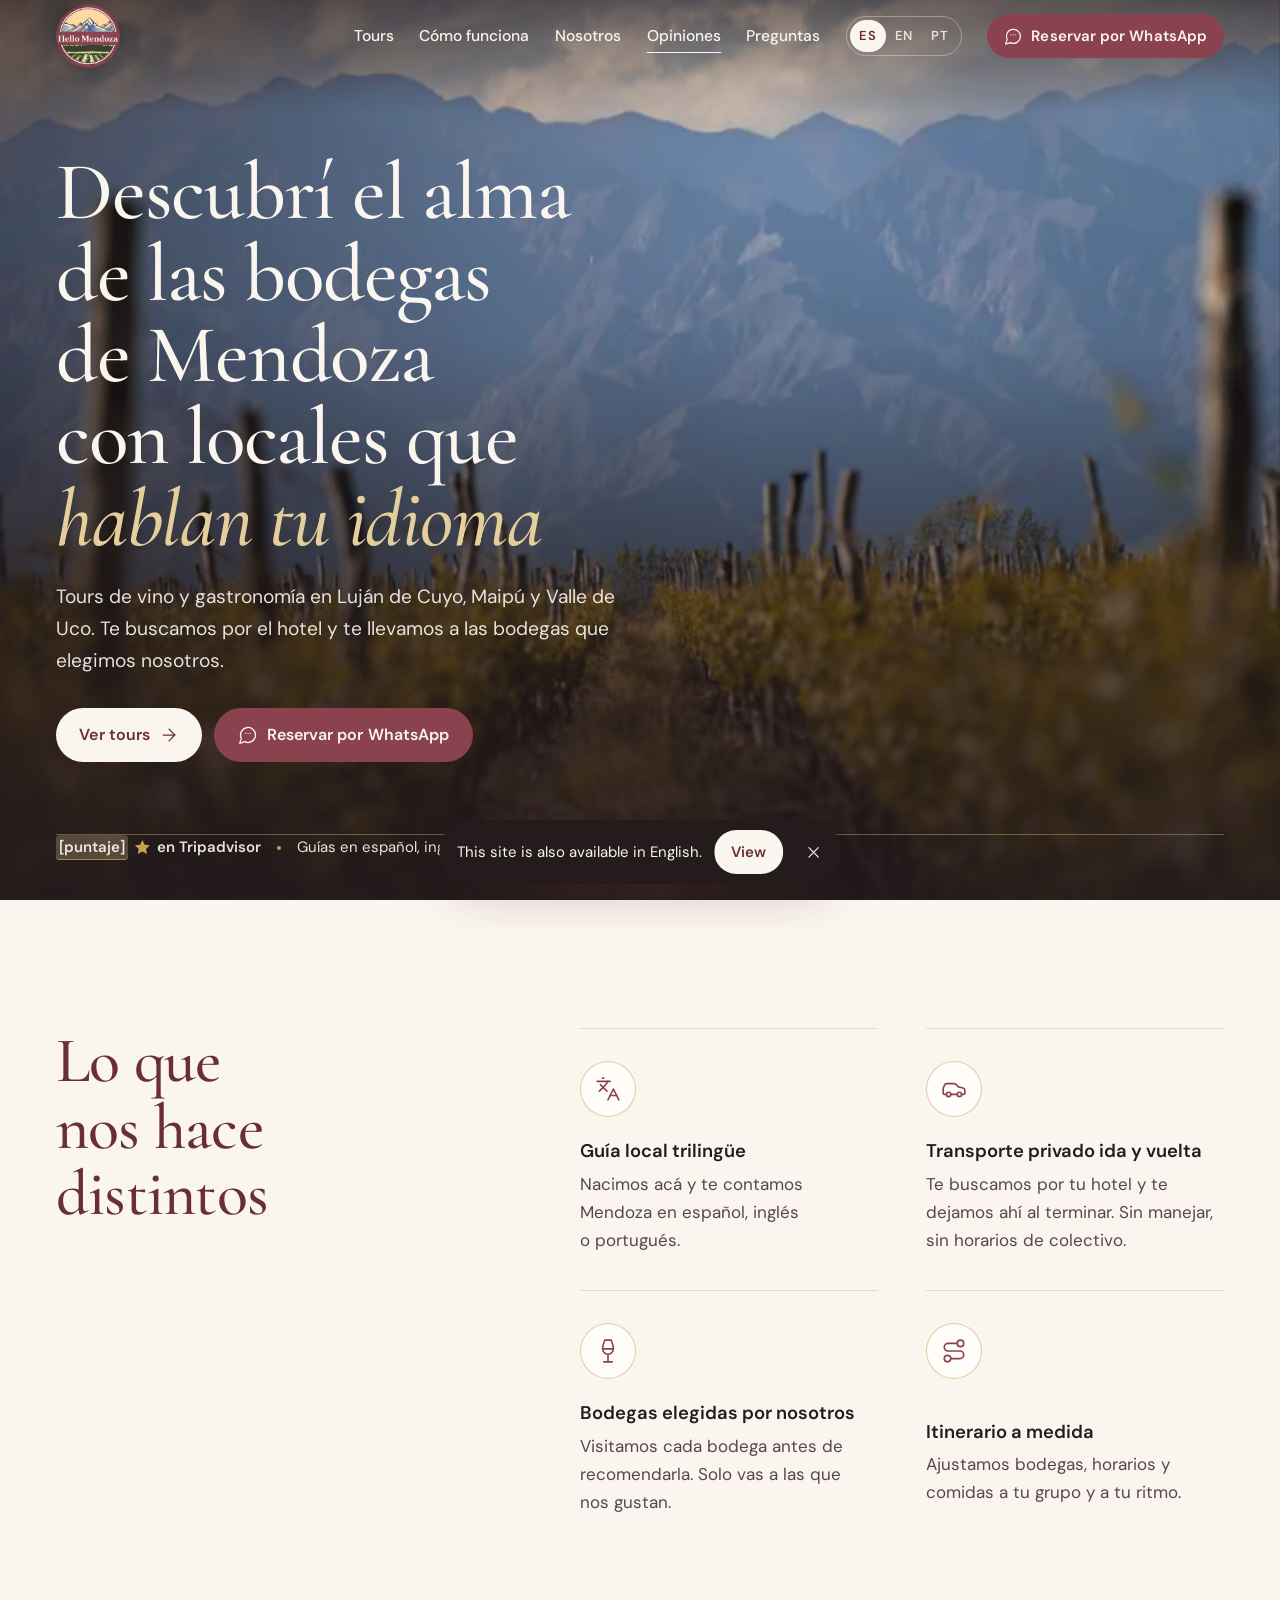
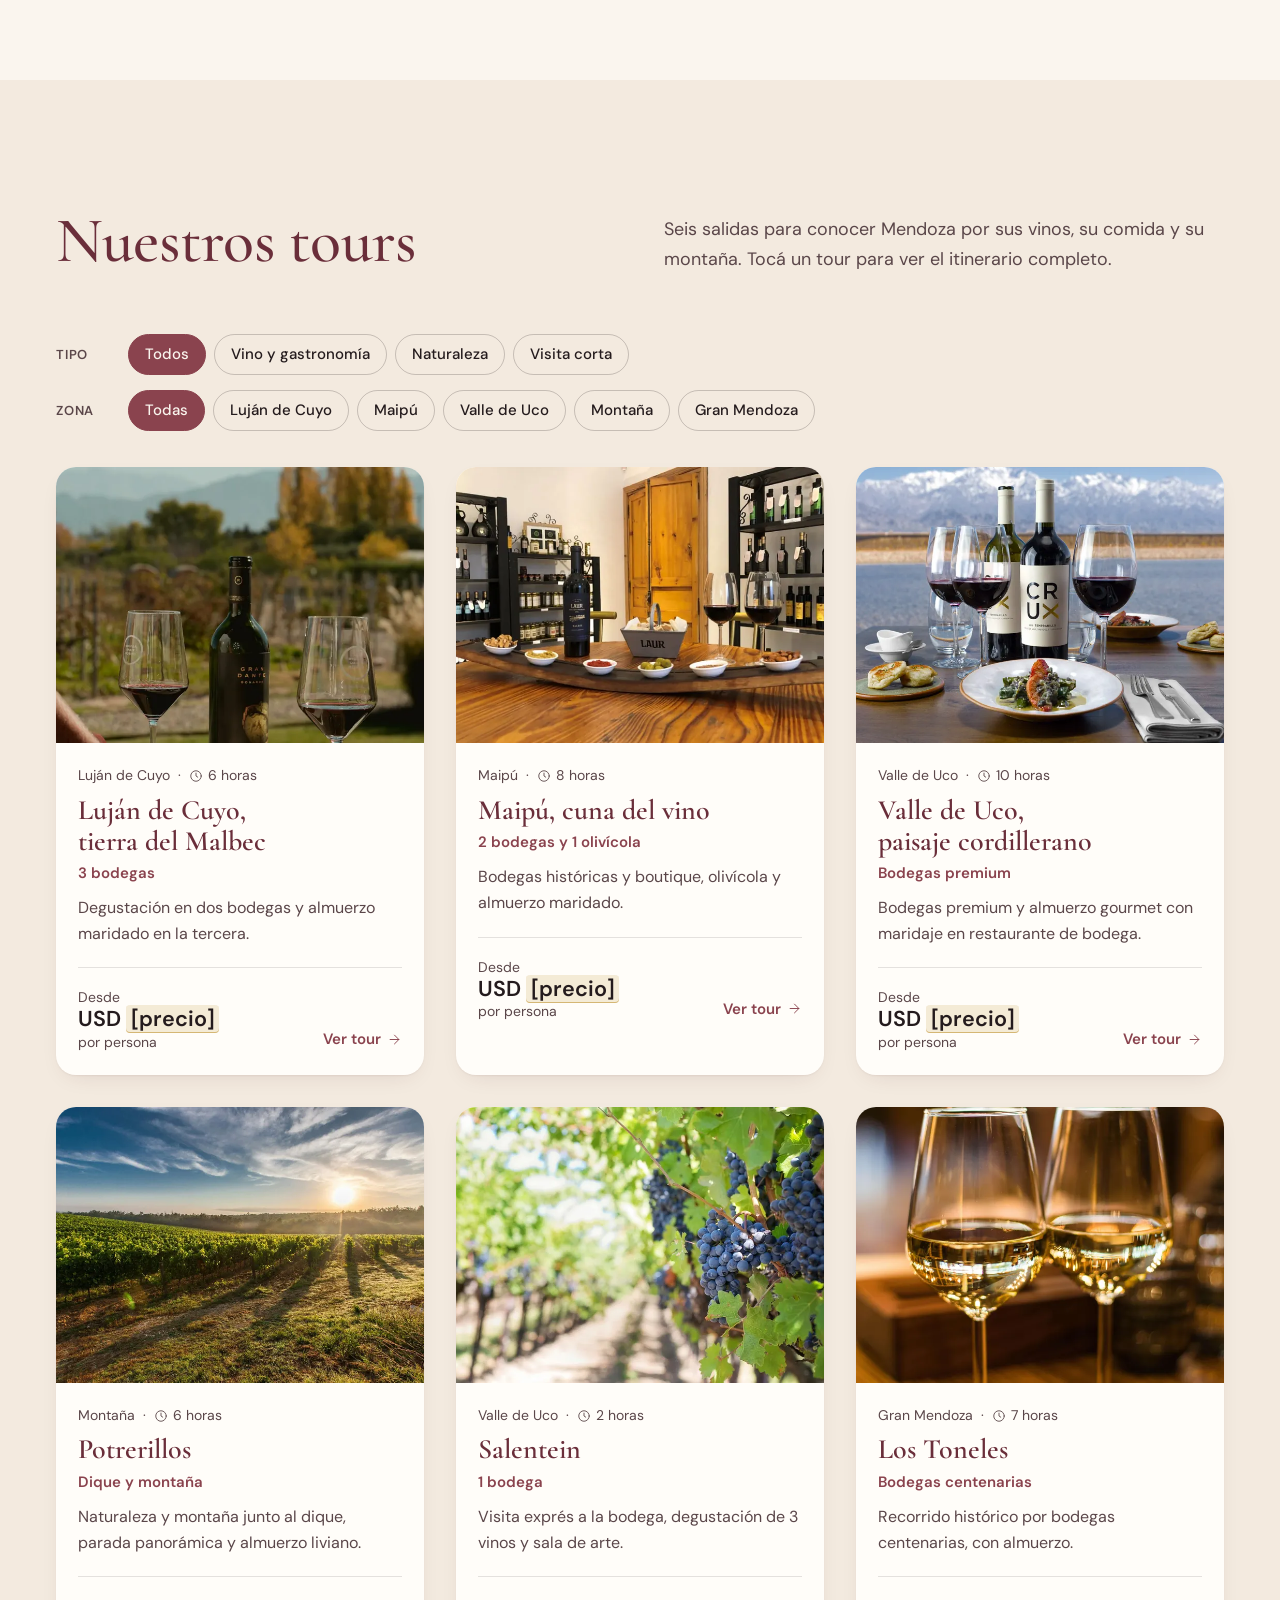
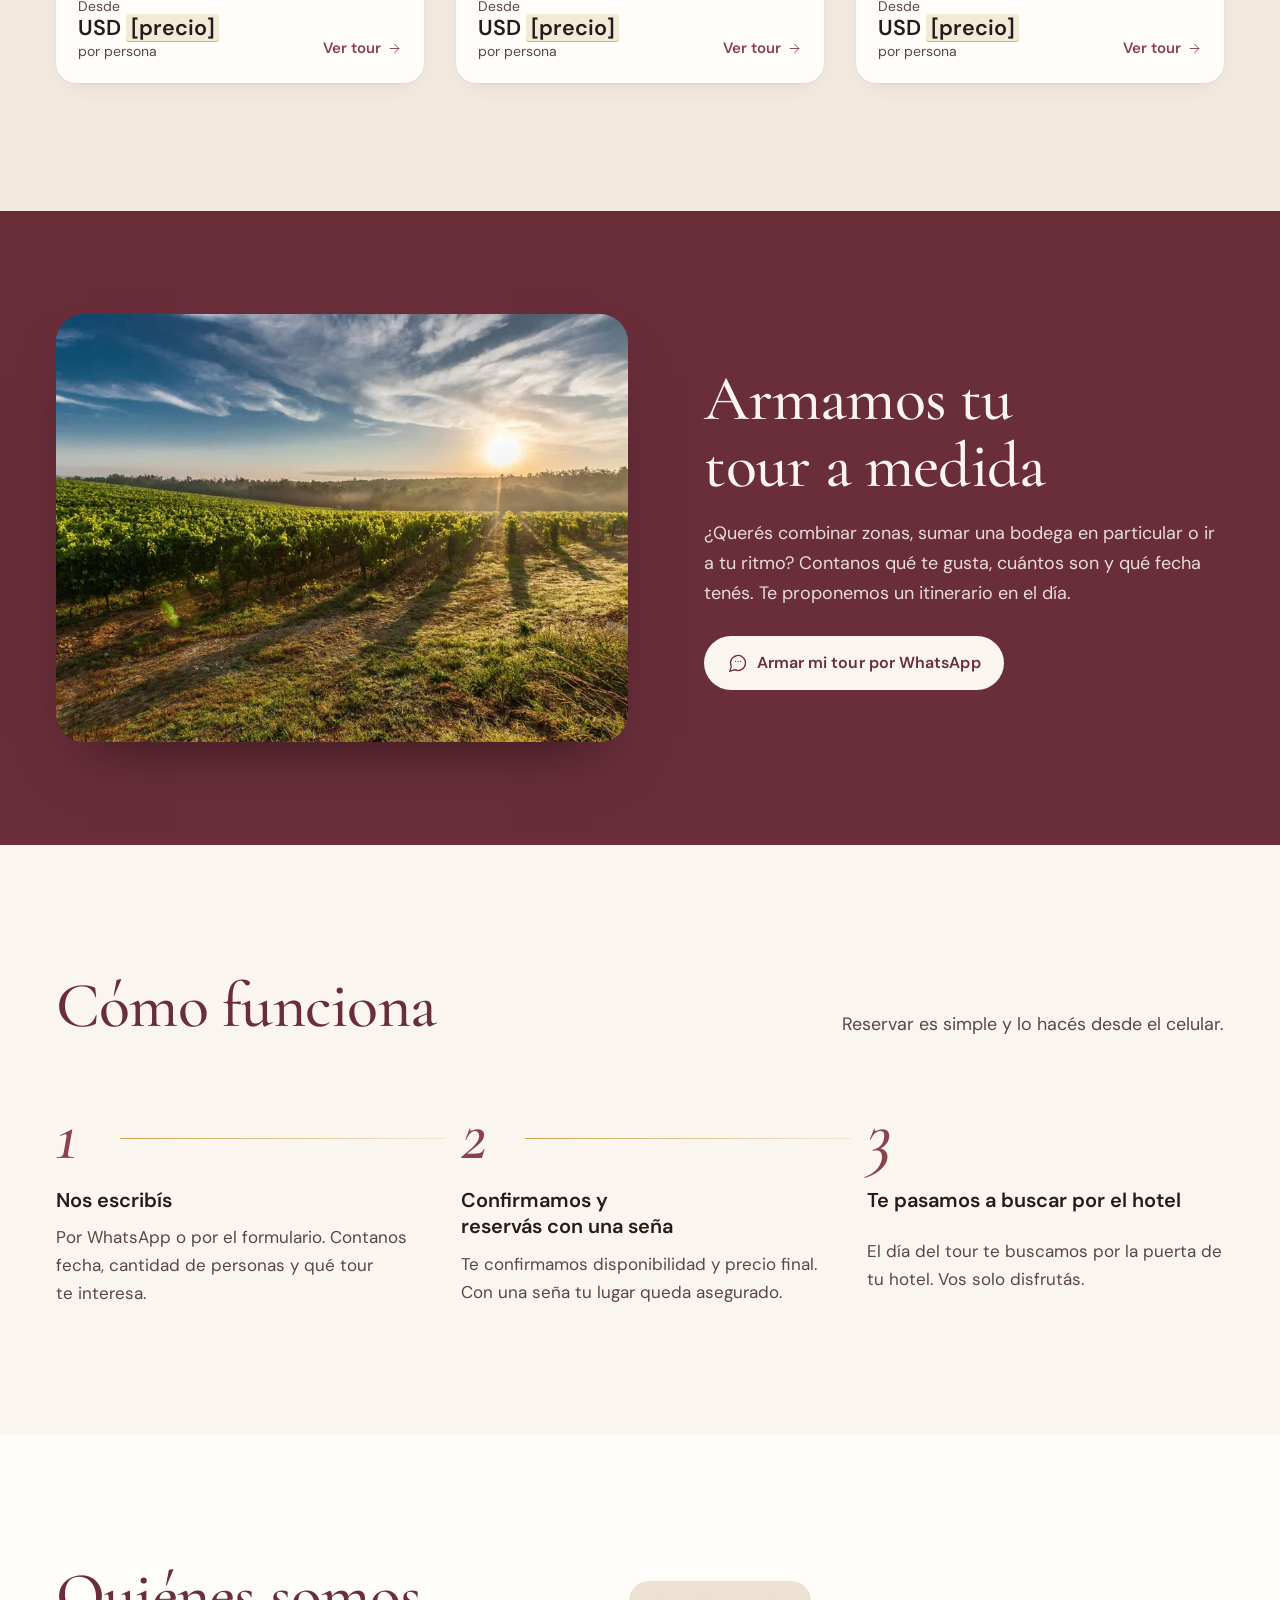
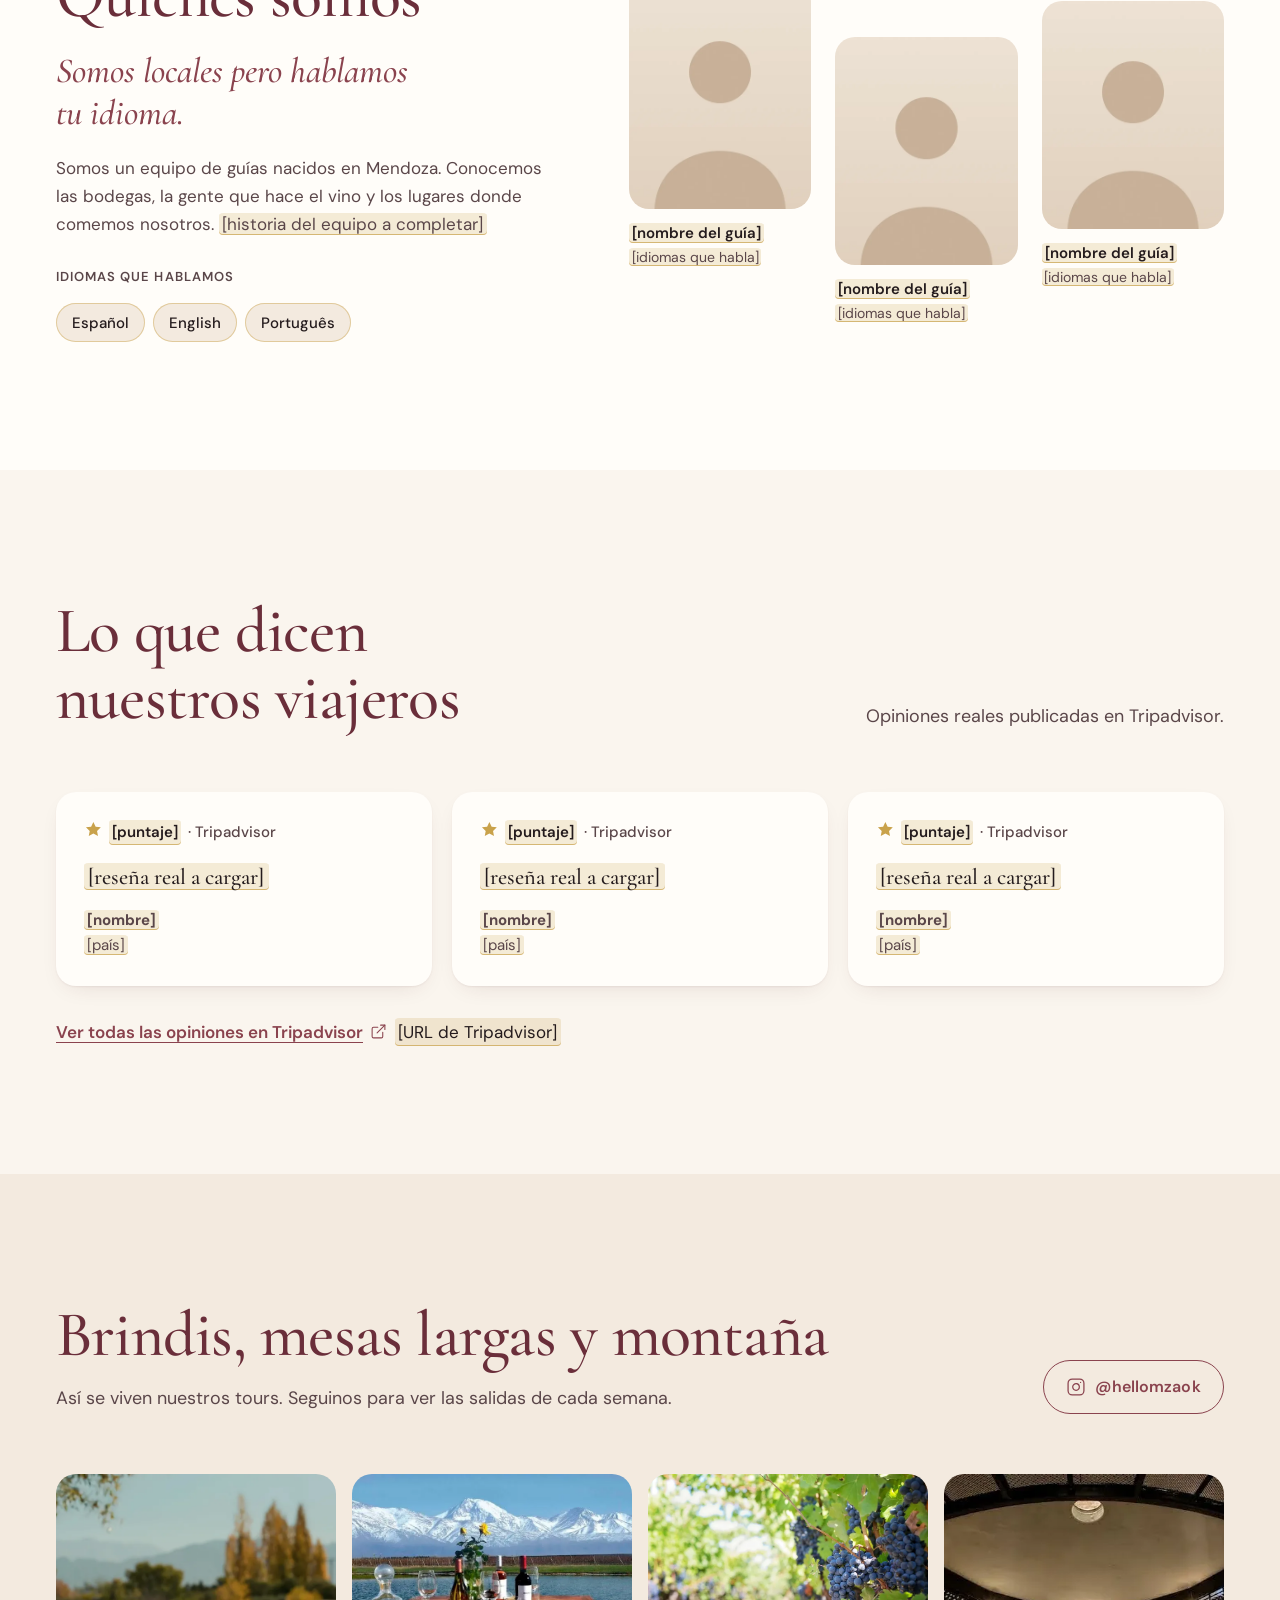
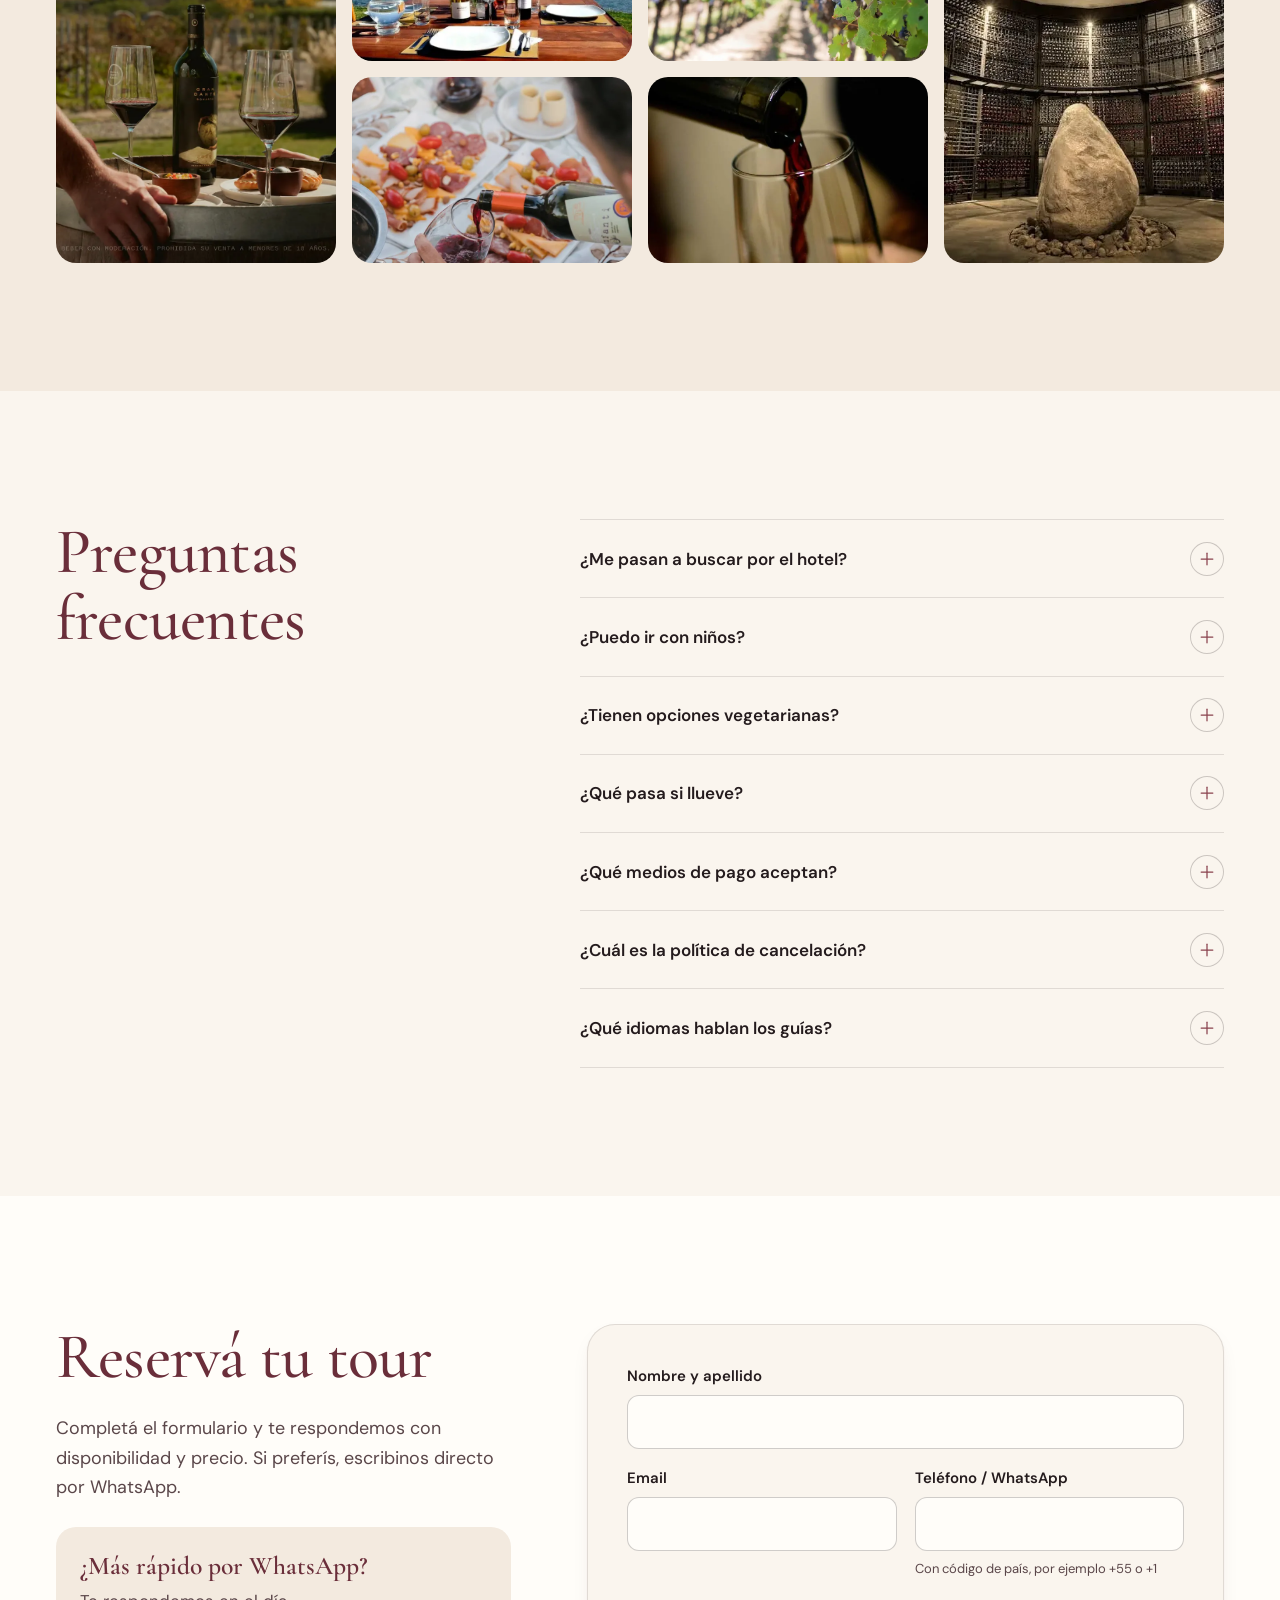
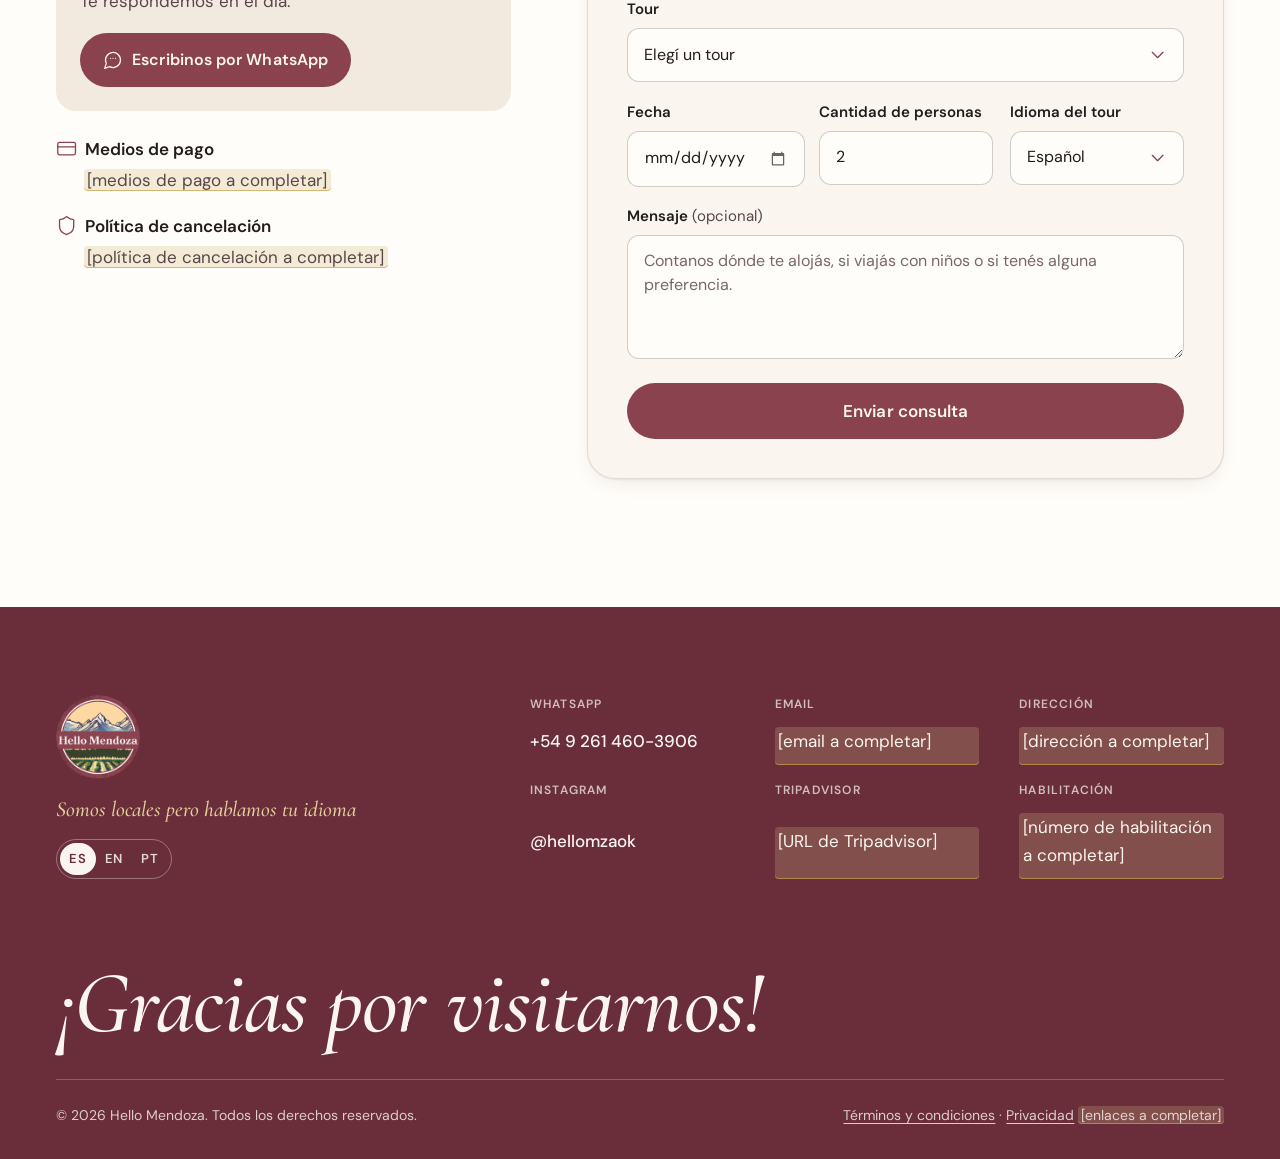
==== commit 3a6432d3: "Nuevo diseño: fotos y logo reales de Hello Mendoza, alts actualizados Co-Authored-By: Claude Sonnet " ====
--- a/public/index.html
+++ b/public/index.html
@@ -18,20 +18,20 @@
 <meta property="og:url" content="https://www.[tu-dominio].com/">
 <meta property="og:image" content="https://www.[tu-dominio].com/assets/img/og-image.jpg">
 <meta property="og:image:width" content="1200"><meta property="og:image:height" content="630">
-<meta property="og:image:alt" content="Copa de vino tinto sobre un viñedo de Mendoza al atardecer, con la cordillera de los Andes nevada de fondo">
+<meta property="og:image:alt" content="Viñedos de Mendoza al atardecer con la cordillera de los Andes">
 <meta property="og:locale" content="es_AR">
 <meta property="og:locale:alternate" content="en_US">
 <meta property="og:locale:alternate" content="pt_BR">
 <meta name="twitter:card" content="summary_large_image">
-<link rel="icon" href="assets/img/favicon.svg" type="image/svg+xml">
+<link rel="icon" href="assets/img/favicon.png" type="image/png">
 <link rel="apple-touch-icon" href="assets/img/apple-touch-icon.png">
 <link rel="preload" href="assets/fonts/dm-sans-latin-wght-normal.woff2" as="font" type="font/woff2" crossorigin>
 <link rel="preload" href="assets/fonts/cormorant-garamond-latin-500-normal.woff2" as="font" type="font/woff2" crossorigin>
 <link rel="preload" as="image" href="assets/img/hero-mobile-sm.webp" imagesrcset="assets/img/hero-mobile-sm.webp 800w, assets/img/hero-mobile.webp 1080w" imagesizes="100vw" media="(max-width: 699px)" fetchpriority="high">
 <link rel="preload" as="image" href="assets/img/hero-desktop.webp" imagesrcset="assets/img/hero-desktop-sm.webp 800w, assets/img/hero-desktop.webp 1920w" imagesizes="100vw" media="(min-width: 700px)" fetchpriority="high">
-<link rel="stylesheet" href="assets/css/styles.css?v=mwc6c4gv">
+<link rel="stylesheet" href="assets/css/styles.css?v=mwcab77q">
 <script>(function(d){d.classList.add('js');try{if(matchMedia('(prefers-reduced-motion: no-preference)').matches)d.classList.add('anim');var s=localStorage.getItem('hm-lang'),m={es:'',en:'en/',pt:'pt/'};if(true&&s&&s!=='es'&&m[s]&&!/[?&]lang=es/.test(location.search))location.replace(''+m[s]+location.hash)}catch(e){}})(document.documentElement)</script>
-<script type="application/ld+json">{"@context":"https://schema.org","@type":"TravelAgency","name":"Hello Mendoza","slogan":"Somos locales pero hablamos tu idioma","description":"Tours de bodegas en Mendoza con guía local en español, inglés y portugués y traslado desde tu hotel. Luján de Cuyo, Maipú y Valle de Uco. Reservá por WhatsApp.","url":"https://www.[tu-dominio].com/","image":"https://www.[tu-dominio].com/assets/img/og-image.jpg","logo":"https://www.[tu-dominio].com/assets/img/logo.svg","telephone":"+5492614603906","address":{"@type":"PostalAddress","addressLocality":"Mendoza","addressRegion":"Mendoza","addressCountry":"AR"},"areaServed":[{"@type":"Place","name":"Luján de Cuyo"},{"@type":"Place","name":"Maipú"},{"@type":"Place","name":"Valle de Uco"},{"@type":"Place","name":"Mendoza"}],"knowsLanguage":["es","en","pt"],"sameAs":["https://www.instagram.com/hellomzaok/"],"makesOffer":[{"@type":"Offer","itemOffered":{"@type":"TouristTrip","name":"Luján de Cuyo, tierra del Malbec","description":"Degustación en dos bodegas y almuerzo maridado en la tercera."}},{"@type":"Offer","itemOffered":{"@type":"TouristTrip","name":"Maipú, cuna del vino","description":"Bodegas históricas y boutique, olivícola y almuerzo maridado."}},{"@type":"Offer","itemOffered":{"@type":"TouristTrip","name":"Valle de Uco, paisaje cordillerano","description":"Bodegas premium y almuerzo gourmet con maridaje en restaurante de bodega."}},{"@type":"Offer","itemOffered":{"@type":"TouristTrip","name":"Potrerillos","description":"Naturaleza y montaña junto al dique, parada panorámica y almuerzo liviano."}},{"@type":"Offer","itemOffered":{"@type":"TouristTrip","name":"Salentein","description":"Visita exprés a la bodega, degustación de 3 vinos y sala de arte."}},{"@type":"Offer","itemOffered":{"@type":"TouristTrip","name":"Los Toneles","description":"Recorrido histórico por bodegas centenarias, con almuerzo."}}]}</script>
+<script type="application/ld+json">{"@context":"https://schema.org","@type":"TravelAgency","name":"Hello Mendoza","slogan":"Somos locales pero hablamos tu idioma","description":"Tours de bodegas en Mendoza con guía local en español, inglés y portugués y traslado desde tu hotel. Luján de Cuyo, Maipú y Valle de Uco. Reservá por WhatsApp.","url":"https://www.[tu-dominio].com/","image":"https://www.[tu-dominio].com/assets/img/og-image.jpg","logo":"https://www.[tu-dominio].com/assets/img/logo.png","telephone":"+5492614603906","address":{"@type":"PostalAddress","addressLocality":"Mendoza","addressRegion":"Mendoza","addressCountry":"AR"},"areaServed":[{"@type":"Place","name":"Luján de Cuyo"},{"@type":"Place","name":"Maipú"},{"@type":"Place","name":"Valle de Uco"},{"@type":"Place","name":"Mendoza"}],"knowsLanguage":["es","en","pt"],"sameAs":["https://www.instagram.com/hellomzaok/"],"makesOffer":[{"@type":"Offer","itemOffered":{"@type":"TouristTrip","name":"Luján de Cuyo, tierra del Malbec","description":"Degustación en dos bodegas y almuerzo maridado en la tercera."}},{"@type":"Offer","itemOffered":{"@type":"TouristTrip","name":"Maipú, cuna del vino","description":"Bodegas históricas y boutique, olivícola y almuerzo maridado."}},{"@type":"Offer","itemOffered":{"@type":"TouristTrip","name":"Valle de Uco, paisaje cordillerano","description":"Bodegas premium y almuerzo gourmet con maridaje en restaurante de bodega."}},{"@type":"Offer","itemOffered":{"@type":"TouristTrip","name":"Potrerillos","description":"Naturaleza y montaña junto al dique, parada panorámica y almuerzo liviano."}},{"@type":"Offer","itemOffered":{"@type":"TouristTrip","name":"Salentein","description":"Visita exprés a la bodega, degustación de 3 vinos y sala de arte."}},{"@type":"Offer","itemOffered":{"@type":"TouristTrip","name":"Los Toneles","description":"Recorrido histórico por bodegas centenarias, con almuerzo."}}]}</script>
 </head>
 <body>
 <svg xmlns="http://www.w3.org/2000/svg" style="display:none"><symbol id="i-languages" viewBox="0 0 24 24" fill="none" stroke="currentColor" stroke-width="1.5" stroke-linecap="round" stroke-linejoin="round"><path d="m5 8 6 6"/><path d="m4 14 6-6 2-3"/><path d="M2 5h12"/><path d="M7 2h1"/><path d="m22 22-5-10-5 10"/><path d="M14 18h6"/></symbol><symbol id="i-van" viewBox="0 0 24 24" fill="none" stroke="currentColor" stroke-width="1.5" stroke-linecap="round" stroke-linejoin="round"><path d="M19 17h2c.6 0 1-.4 1-1v-3c0-.9-.7-1.7-1.5-1.9C18.7 10.6 16 10 16 10s-1.3-1.4-2.2-2.3c-.5-.4-1.1-.7-1.8-.7H5c-.6 0-1.1.4-1.4.9l-1.4 2.9A3.7 3.7 0 0 0 2 12v4c0 .6.4 1 1 1h2"/><circle cx="7" cy="17" r="2"/><path d="M9 17h6"/><circle cx="17" cy="17" r="2"/></symbol><symbol id="i-glass" viewBox="0 0 24 24" fill="none" stroke="currentColor" stroke-width="1.5" stroke-linecap="round" stroke-linejoin="round"><path d="M8 22h8"/><path d="M7 10h10"/><path d="M12 15v7"/><path d="M12 15a5 5 0 0 0 5-5c0-2-.5-4-2-8H9c-1.5 4-2 6-2 8a5 5 0 0 0 5 5Z"/></symbol><symbol id="i-route" viewBox="0 0 24 24" fill="none" stroke="currentColor" stroke-width="1.5" stroke-linecap="round" stroke-linejoin="round"><circle cx="6" cy="19" r="3"/><path d="M9 19h8.5a3.5 3.5 0 0 0 0-7h-11a3.5 3.5 0 0 1 0-7H15"/><circle cx="18" cy="5" r="3"/></symbol><symbol id="i-chat" viewBox="0 0 24 24" fill="none" stroke="currentColor" stroke-width="1.5" stroke-linecap="round" stroke-linejoin="round"><path d="M7.9 20A9 9 0 1 0 4 16.1L2 22Z"/><path d="M9 10h.01"/><path d="M12 10h.01"/><path d="M15 10h.01"/></symbol><symbol id="i-arrow" viewBox="0 0 24 24" fill="none" stroke="currentColor" stroke-width="1.5" stroke-linecap="round" stroke-linejoin="round"><path d="M5 12h14"/><path d="m12 5 7 7-7 7"/></symbol><symbol id="i-left" viewBox="0 0 24 24" fill="none" stroke="currentColor" stroke-width="1.5" stroke-linecap="round" stroke-linejoin="round"><path d="m15 18-6-6 6-6"/></symbol><symbol id="i-right" viewBox="0 0 24 24" fill="none" stroke="currentColor" stroke-width="1.5" stroke-linecap="round" stroke-linejoin="round"><path d="m9 18 6-6-6-6"/></symbol><symbol id="i-down" viewBox="0 0 24 24" fill="none" stroke="currentColor" stroke-width="1.5" stroke-linecap="round" stroke-linejoin="round"><path d="m6 9 6 6 6-6"/></symbol><symbol id="i-x" viewBox="0 0 24 24" fill="none" stroke="currentColor" stroke-width="1.5" stroke-linecap="round" stroke-linejoin="round"><path d="M18 6 6 18"/><path d="m6 6 12 12"/></symbol><symbol id="i-menu" viewBox="0 0 24 24" fill="none" stroke="currentColor" stroke-width="1.5" stroke-linecap="round" stroke-linejoin="round"><path d="M4 7h16"/><path d="M4 12h16"/><path d="M4 17h16"/></symbol><symbol id="i-clock" viewBox="0 0 24 24" fill="none" stroke="currentColor" stroke-width="1.5" stroke-linecap="round" stroke-linejoin="round"><circle cx="12" cy="12" r="9"/><path d="M12 7v5l3 2"/></symbol><symbol id="i-pin" viewBox="0 0 24 24" fill="none" stroke="currentColor" stroke-width="1.5" stroke-linecap="round" stroke-linejoin="round"><path d="M20 10c0 5-5.5 10.2-7.4 11.8a1 1 0 0 1-1.2 0C9.5 20.2 4 15 4 10a8 8 0 0 1 16 0"/><circle cx="12" cy="10" r="3"/></symbol><symbol id="i-check" viewBox="0 0 24 24" fill="none" stroke="currentColor" stroke-width="1.5" stroke-linecap="round" stroke-linejoin="round"><path d="M20 6 9 17l-5-5"/></symbol><symbol id="i-minus" viewBox="0 0 24 24" fill="none" stroke="currentColor" stroke-width="1.5" stroke-linecap="round" stroke-linejoin="round"><path d="M6 12h12"/></symbol><symbol id="i-plus" viewBox="0 0 24 24" fill="none" stroke="currentColor" stroke-width="1.5" stroke-linecap="round" stroke-linejoin="round"><path d="M12 5v14"/><path d="M5 12h14"/></symbol><symbol id="i-instagram" viewBox="0 0 24 24" fill="none" stroke="currentColor" stroke-width="1.5" stroke-linecap="round" stroke-linejoin="round"><rect x="2.5" y="2.5" width="19" height="19" rx="5"/><path d="M16 11.4A4 4 0 1 1 12.6 8a4 4 0 0 1 3.4 3.4z"/><path d="M17.5 6.5h.01"/></symbol><symbol id="i-mail" viewBox="0 0 24 24" fill="none" stroke="currentColor" stroke-width="1.5" stroke-linecap="round" stroke-linejoin="round"><rect x="2" y="4" width="20" height="16" rx="2"/><path d="m22 7-9 5.7a2 2 0 0 1-2 0L2 7"/></symbol><symbol id="i-baby" viewBox="0 0 24 24" fill="none" stroke="currentColor" stroke-width="1.5" stroke-linecap="round" stroke-linejoin="round"><path d="M9 12h.01"/><path d="M15 12h.01"/><path d="M10 16c.5.3 1.2.5 2 .5s1.5-.2 2-.5"/><path d="M19 6.3a9 9 0 0 1 1.8 3.9 2 2 0 0 1 0 3.6 9 9 0 0 1-17.6 0 2 2 0 0 1 0-3.6A9 9 0 0 1 12 3c2 0 3.5 1.1 3.5 2.5s-.9 2.5-2 2.5c-.8 0-1.5-.4-1.5-1"/></symbol><symbol id="i-expand" viewBox="0 0 24 24" fill="none" stroke="currentColor" stroke-width="1.5" stroke-linecap="round" stroke-linejoin="round"><path d="M15 3h6v6"/><path d="M9 21H3v-6"/><path d="M21 3l-7 7"/><path d="M3 21l7-7"/></symbol><symbol id="i-users" viewBox="0 0 24 24" fill="none" stroke="currentColor" stroke-width="1.5" stroke-linecap="round" stroke-linejoin="round"><path d="M16 21v-2a4 4 0 0 0-4-4H6a4 4 0 0 0-4 4v2"/><circle cx="9" cy="7" r="4"/><path d="M22 21v-2a4 4 0 0 0-3-3.9"/><path d="M16 3.1a4 4 0 0 1 0 7.8"/></symbol><symbol id="i-external" viewBox="0 0 24 24" fill="none" stroke="currentColor" stroke-width="1.5" stroke-linecap="round" stroke-linejoin="round"><path d="M15 3h6v6"/><path d="M10 14 21 3"/><path d="M18 13v6a2 2 0 0 1-2 2H5a2 2 0 0 1-2-2V8a2 2 0 0 1 2-2h6"/></symbol><symbol id="i-shield" viewBox="0 0 24 24" fill="none" stroke="currentColor" stroke-width="1.5" stroke-linecap="round" stroke-linejoin="round"><path d="M20 13c0 5-3.5 7.5-7.7 9a1 1 0 0 1-.7 0C7.5 20.5 4 18 4 13V6a1 1 0 0 1 1-1c2 0 4.5-1.2 6.2-2.7a1.2 1.2 0 0 1 1.6 0C14.5 3.8 17 5 19 5a1 1 0 0 1 1 1z"/></symbol><symbol id="i-card" viewBox="0 0 24 24" fill="none" stroke="currentColor" stroke-width="1.5" stroke-linecap="round" stroke-linejoin="round"><rect x="2" y="5" width="20" height="14" rx="2"/><path d="M2 10h20"/></symbol><symbol id="i-star" viewBox="0 0 24 24"><path fill="currentColor" d="M12 2.5l2.9 6 6.6.9-4.8 4.6 1.2 6.6L12 17.4l-5.9 3.2 1.2-6.6L2.5 9.4l6.6-.9z"/></symbol></svg>
@@ -40,8 +40,7 @@
 <header class="bar" data-bar>
   <div class="bar__in wrap">
     <a class="brand" href="#top" aria-label="Hello Mendoza, inicio">
-      <img class="brand__img brand__img--light" src="assets/img/logo-light.svg" alt="Hello Mendoza" width="168" height="44">
-      <img class="brand__img brand__img--dark" src="assets/img/logo.svg" alt="" width="168" height="44">
+      <img class="brand__img" src="assets/img/logo.png" alt="Hello Mendoza" width="96" height="96">
     </a>
     <nav class="nav" aria-label="Menú principal">
       <ul class="nav__list" id="nav-list">
@@ -59,7 +58,7 @@
 <section class="hero" id="top" aria-labelledby="hero-title">
   <picture class="hero__media">
     <source media="(max-width: 699px)" srcset="assets/img/hero-mobile-sm.webp 800w, assets/img/hero-mobile.webp 1080w" sizes="100vw">
-    <img src="assets/img/hero-desktop.webp" srcset="assets/img/hero-desktop-sm.webp 800w, assets/img/hero-desktop.webp 1920w" sizes="100vw" width="1920" height="1080" alt="Copa de vino tinto sobre un viñedo de Mendoza al atardecer, con la cordillera de los Andes nevada de fondo" fetchpriority="high">
+    <img src="assets/img/hero-desktop.webp" srcset="assets/img/hero-desktop-sm.webp 800w, assets/img/hero-desktop.webp 1920w" sizes="100vw" width="1920" height="1080" alt="Viñedos de Mendoza al atardecer con la cordillera de los Andes" fetchpriority="high">
   </picture>
   <div class="hero__in wrap">
     <h1 class="hero__title" id="hero-title">Descubrí el alma de las bodegas de Mendoza con locales que <em>hablan tu idioma</em></h1>
@@ -109,7 +108,7 @@
     <p class="sr-only" aria-live="polite" data-count></p>
     <ul class="grid-tours" role="list">
       <li class="tour reveal" data-type="wine" data-zone="lujan" data-id="lujan">
-        <div class="tour__media"><img class="" src="assets/img/tour-lujan-1-sm.webp" srcset="assets/img/tour-lujan-1-sm.webp 800w, assets/img/tour-lujan-1.webp 1600w" sizes="(min-width: 1100px) 33vw, (min-width: 700px) 50vw, 100vw" width="1600" height="1067" alt="Viñedos de Luján de Cuyo con la cordillera nevada al fondo" loading="lazy" decoding="async"></div>
+        <div class="tour__media"><img class="" src="assets/img/tour-lujan-1-sm.webp" srcset="assets/img/tour-lujan-1-sm.webp 800w, assets/img/tour-lujan-1.webp 1600w" sizes="(min-width: 1100px) 33vw, (min-width: 700px) 50vw, 100vw" width="1600" height="1067" alt="Dos copas y una botella de vino sobre una tabla, con la cordillera de fondo" loading="lazy" decoding="async"></div>
         <div class="tour__body">
           <p class="tour__meta"><span>Luján de Cuyo</span><span aria-hidden="true">·</span><span><svg class="ic ic--sm" aria-hidden="true" focusable="false"><use href="#i-clock"/></svg>6 horas</span></p>
           <h3 class="tour__name"><a href="#tour-lujan" data-tour="lujan" aria-haspopup="dialog">Luján de Cuyo, tierra del Malbec</a></h3>
@@ -121,7 +120,7 @@
           </div>
         </div>
       </li><li class="tour reveal" data-type="wine" data-zone="maipu" data-id="maipu">
-        <div class="tour__media"><img class="" src="assets/img/tour-maipu-1-sm.webp" srcset="assets/img/tour-maipu-1-sm.webp 800w, assets/img/tour-maipu-1.webp 1600w" sizes="(min-width: 1100px) 33vw, (min-width: 700px) 50vw, 100vw" width="1600" height="1067" alt="Fachada de una bodega histórica de Maipú con arcos" loading="lazy" decoding="async"></div>
+        <div class="tour__media"><img class="" src="assets/img/tour-maipu-1-sm.webp" srcset="assets/img/tour-maipu-1-sm.webp 800w, assets/img/tour-maipu-1.webp 1600w" sizes="(min-width: 1100px) 33vw, (min-width: 700px) 50vw, 100vw" width="1600" height="1067" alt="Tabla de degustación con copas de vino en una bodega de Maipú" loading="lazy" decoding="async"></div>
         <div class="tour__body">
           <p class="tour__meta"><span>Maipú</span><span aria-hidden="true">·</span><span><svg class="ic ic--sm" aria-hidden="true" focusable="false"><use href="#i-clock"/></svg>8 horas</span></p>
           <h3 class="tour__name"><a href="#tour-maipu" data-tour="maipu" aria-haspopup="dialog">Maipú, cuna del vino</a></h3>
@@ -133,7 +132,7 @@
           </div>
         </div>
       </li><li class="tour reveal" data-type="wine" data-zone="uco" data-id="uco">
-        <div class="tour__media"><img class="" src="assets/img/tour-uco-1-sm.webp" srcset="assets/img/tour-uco-1-sm.webp 800w, assets/img/tour-uco-1.webp 1600w" sizes="(min-width: 1100px) 33vw, (min-width: 700px) 50vw, 100vw" width="1600" height="1067" alt="Valle de Uco al anochecer con los Andes nevados" loading="lazy" decoding="async"></div>
+        <div class="tour__media"><img class="" src="assets/img/tour-uco-1-sm.webp" srcset="assets/img/tour-uco-1-sm.webp 800w, assets/img/tour-uco-1.webp 1600w" sizes="(min-width: 1100px) 33vw, (min-width: 700px) 50vw, 100vw" width="1600" height="1067" alt="Botellas y copas de tinto frente a un lago con la cordillera de fondo" loading="lazy" decoding="async"></div>
         <div class="tour__body">
           <p class="tour__meta"><span>Valle de Uco</span><span aria-hidden="true">·</span><span><svg class="ic ic--sm" aria-hidden="true" focusable="false"><use href="#i-clock"/></svg>10 horas</span></p>
           <h3 class="tour__name"><a href="#tour-uco" data-tour="uco" aria-haspopup="dialog">Valle de Uco, paisaje cordillerano</a></h3>
@@ -145,7 +144,7 @@
           </div>
         </div>
       </li><li class="tour reveal" data-type="nature" data-zone="mountain" data-id="potrerillos">
-        <div class="tour__media"><img class="" src="assets/img/tour-potrerillos-1-sm.webp" srcset="assets/img/tour-potrerillos-1-sm.webp 800w, assets/img/tour-potrerillos-1.webp 1600w" sizes="(min-width: 1100px) 33vw, (min-width: 700px) 50vw, 100vw" width="1600" height="1067" alt="Dique Potrerillos con la cordillera reflejada en el agua" loading="lazy" decoding="async"></div>
+        <div class="tour__media"><img class="" src="assets/img/tour-potrerillos-1-sm.webp" srcset="assets/img/tour-potrerillos-1-sm.webp 800w, assets/img/tour-potrerillos-1.webp 1600w" sizes="(min-width: 1100px) 33vw, (min-width: 700px) 50vw, 100vw" width="1600" height="1067" alt="Viñedo de Mendoza al atardecer con el sol entre las hileras" loading="lazy" decoding="async"></div>
         <div class="tour__body">
           <p class="tour__meta"><span>Montaña</span><span aria-hidden="true">·</span><span><svg class="ic ic--sm" aria-hidden="true" focusable="false"><use href="#i-clock"/></svg>6 horas</span></p>
           <h3 class="tour__name"><a href="#tour-potrerillos" data-tour="potrerillos" aria-haspopup="dialog">Potrerillos</a></h3>
@@ -157,7 +156,7 @@
           </div>
         </div>
       </li><li class="tour reveal" data-type="express" data-zone="uco" data-id="salentein">
-        <div class="tour__media"><img class="" src="assets/img/tour-salentein-1-sm.webp" srcset="assets/img/tour-salentein-1-sm.webp 800w, assets/img/tour-salentein-1.webp 1600w" sizes="(min-width: 1100px) 33vw, (min-width: 700px) 50vw, 100vw" width="1600" height="1067" alt="Viñedos de Salentein en el Valle de Uco" loading="lazy" decoding="async"></div>
+        <div class="tour__media"><img class="" src="assets/img/tour-salentein-1-sm.webp" srcset="assets/img/tour-salentein-1-sm.webp 800w, assets/img/tour-salentein-1.webp 1600w" sizes="(min-width: 1100px) 33vw, (min-width: 700px) 50vw, 100vw" width="1600" height="1067" alt="Racimos de uvas tintas entre las hileras de un viñedo" loading="lazy" decoding="async"></div>
         <div class="tour__body">
           <p class="tour__meta"><span>Valle de Uco</span><span aria-hidden="true">·</span><span><svg class="ic ic--sm" aria-hidden="true" focusable="false"><use href="#i-clock"/></svg>2 horas</span></p>
           <h3 class="tour__name"><a href="#tour-salentein" data-tour="salentein" aria-haspopup="dialog">Salentein</a></h3>
@@ -169,7 +168,7 @@
           </div>
         </div>
       </li><li class="tour reveal" data-type="wine" data-zone="city" data-id="toneles">
-        <div class="tour__media"><img class="" src="assets/img/tour-toneles-1-sm.webp" srcset="assets/img/tour-toneles-1-sm.webp 800w, assets/img/tour-toneles-1.webp 1600w" sizes="(min-width: 1100px) 33vw, (min-width: 700px) 50vw, 100vw" width="1600" height="1067" alt="Cava con toneles centenarios en una bodega histórica" loading="lazy" decoding="async"></div>
+        <div class="tour__media"><img class="" src="assets/img/tour-toneles-1-sm.webp" srcset="assets/img/tour-toneles-1-sm.webp 800w, assets/img/tour-toneles-1.webp 1600w" sizes="(min-width: 1100px) 33vw, (min-width: 700px) 50vw, 100vw" width="1600" height="1067" alt="Dos copas de vino blanco en una degustación" loading="lazy" decoding="async"></div>
         <div class="tour__body">
           <p class="tour__meta"><span>Gran Mendoza</span><span aria-hidden="true">·</span><span><svg class="ic ic--sm" aria-hidden="true" focusable="false"><use href="#i-clock"/></svg>7 horas</span></p>
           <h3 class="tour__name"><a href="#tour-toneles" data-tour="toneles" aria-haspopup="dialog">Los Toneles</a></h3>
@@ -188,7 +187,7 @@
 
 <section class="custom" aria-labelledby="custom-title">
   <div class="wrap custom__grid">
-    <div class="custom__media reveal"><img class="" src="assets/img/custom-tour-sm.webp" srcset="assets/img/custom-tour-sm.webp 800w, assets/img/custom-tour.webp 1600w" sizes="(min-width: 900px) 50vw, 100vw" width="1600" height="1067" alt="Viñedo de Mendoza al atardecer con la cordillera de fondo" loading="lazy" decoding="async"></div>
+    <div class="custom__media reveal"><img class="" src="assets/img/custom-tour-sm.webp" srcset="assets/img/custom-tour-sm.webp 800w, assets/img/custom-tour.webp 1600w" sizes="(min-width: 900px) 50vw, 100vw" width="1600" height="1067" alt="Viñedo de Mendoza al atardecer con el sol entre las nubes" loading="lazy" decoding="async"></div>
     <div class="custom__body">
       <h2 class="h2 reveal" id="custom-title">Armamos tu tour a medida</h2>
       <p class="reveal">¿Querés combinar zonas, sumar una bodega en particular o ir a tu ritmo? Contanos qué te gusta, cuántos son y qué fecha tenés. Te proponemos un itinerario en el día.</p>
@@ -265,7 +264,7 @@
       <a class="btn btn--outline reveal" href="https://www.instagram.com/hellomzaok/" target="_blank" rel="noopener"><svg class="ic" aria-hidden="true" focusable="false"><use href="#i-instagram"/></svg>@hellomzaok</a>
     </div>
     <ul class="gal" role="list">
-      <li class="gal__item gal__item--tall reveal"><img class="" src="assets/img/gallery-1-sm.webp" srcset="assets/img/gallery-1-sm.webp 800w, assets/img/gallery-1.webp 1200w" sizes="(min-width: 900px) 25vw, 50vw" width="1200" height="1500" alt="Viajeros brindando con vino tinto en una bodega de Mendoza" loading="lazy" decoding="async"></li><li class="gal__item  reveal"><img class="" src="assets/img/gallery-2-sm.webp" srcset="assets/img/gallery-2-sm.webp 800w, assets/img/gallery-2.webp 1200w" sizes="(min-width: 900px) 25vw, 50vw" width="1200" height="800" alt="Degustación de vinos blanco, rosado y tinto" loading="lazy" decoding="async"></li><li class="gal__item  reveal"><img class="" src="assets/img/gallery-3-sm.webp" srcset="assets/img/gallery-3-sm.webp 800w, assets/img/gallery-3.webp 1200w" sizes="(min-width: 900px) 25vw, 50vw" width="1200" height="800" alt="Viñedos de Mendoza en una tarde de sol" loading="lazy" decoding="async"></li><li class="gal__item gal__item--tall reveal"><img class="" src="assets/img/gallery-4-sm.webp" srcset="assets/img/gallery-4-sm.webp 800w, assets/img/gallery-4.webp 1200w" sizes="(min-width: 900px) 25vw, 50vw" width="1200" height="1500" alt="Grupo recorriendo una cava con barricas" loading="lazy" decoding="async"></li><li class="gal__item  reveal"><img class="" src="assets/img/gallery-5-sm.webp" srcset="assets/img/gallery-5-sm.webp 800w, assets/img/gallery-5.webp 1200w" sizes="(min-width: 900px) 25vw, 50vw" width="1200" height="800" alt="Dos copas de Malbec chocando en un brindis" loading="lazy" decoding="async"></li><li class="gal__item  reveal"><img class="" src="assets/img/gallery-6-sm.webp" srcset="assets/img/gallery-6-sm.webp 800w, assets/img/gallery-6.webp 1200w" sizes="(min-width: 900px) 25vw, 50vw" width="1200" height="800" alt="Almuerzo maridado compartido en una bodega" loading="lazy" decoding="async"></li>
+      <li class="gal__item gal__item--tall reveal"><img class="" src="assets/img/gallery-1-sm.webp" srcset="assets/img/gallery-1-sm.webp 800w, assets/img/gallery-1.webp 1200w" sizes="(min-width: 900px) 25vw, 50vw" width="1200" height="1500" alt="Dos copas y una botella de vino sobre una tabla, con la cordillera de fondo" loading="lazy" decoding="async"></li><li class="gal__item  reveal"><img class="" src="assets/img/gallery-2-sm.webp" srcset="assets/img/gallery-2-sm.webp 800w, assets/img/gallery-2.webp 1200w" sizes="(min-width: 900px) 25vw, 50vw" width="1200" height="800" alt="Mesa servida junto a un lago con la cordillera nevada de fondo" loading="lazy" decoding="async"></li><li class="gal__item  reveal"><img class="" src="assets/img/gallery-3-sm.webp" srcset="assets/img/gallery-3-sm.webp 800w, assets/img/gallery-3.webp 1200w" sizes="(min-width: 900px) 25vw, 50vw" width="1200" height="800" alt="Racimos de uvas tintas entre las hileras de un viñedo" loading="lazy" decoding="async"></li><li class="gal__item gal__item--tall reveal"><img class="" src="assets/img/gallery-4-sm.webp" srcset="assets/img/gallery-4-sm.webp 800w, assets/img/gallery-4.webp 1200w" sizes="(min-width: 900px) 25vw, 50vw" width="1200" height="1500" alt="Cava circular con una gran piedra al centro y paredes de botellas" loading="lazy" decoding="async"></li><li class="gal__item  reveal"><img class="" src="assets/img/gallery-5-sm.webp" srcset="assets/img/gallery-5-sm.webp 800w, assets/img/gallery-5.webp 1200w" sizes="(min-width: 900px) 25vw, 50vw" width="1200" height="800" alt="Picada de fiambres y una copa de tinto servida en la mesa" loading="lazy" decoding="async"></li><li class="gal__item  reveal"><img class="" src="assets/img/gallery-6-sm.webp" srcset="assets/img/gallery-6-sm.webp 800w, assets/img/gallery-6.webp 1200w" sizes="(min-width: 900px) 25vw, 50vw" width="1200" height="800" alt="Vino tinto cayendo en una copa" loading="lazy" decoding="async"></li>
     </ul>
   </div>
 </section>
@@ -360,7 +359,7 @@
   <div class="wrap">
     <div class="foot__top">
       <div class="foot__brand">
-        <img src="assets/img/logo-light.svg" alt="Hello Mendoza" width="168" height="44" loading="lazy">
+        <img src="assets/img/logo.png" alt="Hello Mendoza" width="96" height="96" loading="lazy">
         <p class="foot__slogan">Somos locales pero hablamos tu idioma</p>
         <nav class="lang lang--foot" aria-label="Idioma"><a href="" hreflang="es" lang="es" data-lang="es" aria-current="true" title="Español">ES</a><a href="en/" hreflang="en" lang="en" data-lang="en"  title="English">EN</a><a href="pt/" hreflang="pt" lang="pt" data-lang="pt"  title="Português">PT</a></nav>
       </div>
@@ -394,7 +393,7 @@
 </dialog>
 <div class="suggest" hidden data-suggest><p data-suggest-text></p><a class="btn btn--light btn--sm" data-suggest-go></a><button type="button" class="suggest__x" data-suggest-x><svg class="ic" aria-hidden="true" focusable="false"><use href="#i-x"/></svg></button></div>
 
-<script id="hm-data" type="application/json">{"lang":"es","whatsapp":"5492614603906","webhook":"https://n8n.comercialsl.com/webhook/formulario-hellomendoza","gaId":"","pixelId":"","base":"","tours":[{"id":"lujan","type":"wine","zone":"lujan","hours":6,"stops":"3 bodegas","name":"Luján de Cuyo, tierra del Malbec","line":"Degustación en dos bodegas y almuerzo maridado en la tercera.","summary":"La zona donde el Malbec se hizo famoso. Probás vinos en dos bodegas y cerrás con un almuerzo maridado en la tercera, con la cordillera de fondo.","alts":["Viñedos de Luján de Cuyo con la cordillera nevada al fondo","Sala de barricas de roble en una bodega de Luján de Cuyo","Mesa de almuerzo maridado con platos y copas de Malbec"],"itinerary":[["09:30","Te buscamos por tu hotel"],["10:15","Primera bodega: recorrido y degustación"],["12:00","Segunda bodega: degustación"],["13:30","Almuerzo maridado en la tercera bodega"],["15:30","Regreso a tu hotel"]],"includes":["Traslado privado ida y vuelta desde tu hotel","Guía local en español, inglés o portugués","Degustación en dos bodegas","Almuerzo maridado en la tercera bodega"],"excludes":["Compras de vino en las bodegas","Propinas","[otros a completar]"],"wineries":"[bodegas sugeridas a completar]","price":"[precio]"},{"id":"maipu","type":"wine","zone":"maipu","hours":8,"stops":"2 bodegas y 1 olivícola","name":"Maipú, cuna del vino","line":"Bodegas históricas y boutique, olivícola y almuerzo maridado.","summary":"Donde empezó la historia del vino en Mendoza. Una bodega histórica, una boutique y una olivícola para probar aceites de oliva, con almuerzo maridado.","alts":["Fachada de una bodega histórica de Maipú con arcos","Olivares de Maipú con la cordillera de fondo","Degustación de vino blanco, rosado y tinto en una bodega boutique"],"itinerary":[["09:00","Te buscamos por tu hotel"],["09:45","Bodega histórica: recorrido y degustación"],["11:30","Olivícola: elaboración y cata de aceites"],["13:00","Bodega boutique con almuerzo maridado"],["17:00","Regreso a tu hotel"]],"includes":["Traslado privado ida y vuelta desde tu hotel","Guía local en español, inglés o portugués","Degustación en dos bodegas","Visita y cata en la olivícola","Almuerzo maridado"],"excludes":["Compras en bodegas y olivícola","Propinas","[otros a completar]"],"wineries":"[bodegas sugeridas a completar]","price":"[precio]"},{"id":"uco","type":"wine","zone":"uco","hours":10,"stops":"Bodegas premium","name":"Valle de Uco, paisaje cordillerano","line":"Bodegas premium y almuerzo gourmet con maridaje en restaurante de bodega.","summary":"Viñedos de altura al pie de los Andes. Visitás bodegas premium y almorzás en el restaurante de una bodega, con un menú gourmet maridado.","alts":["Valle de Uco al anochecer con los Andes nevados","Tres copas en una degustación de vinos de altura","Almuerzo gourmet servido en el restaurante de una bodega"],"itinerary":[["08:30","Te buscamos por tu hotel"],["10:00","Primera bodega premium: recorrido y degustación"],["13:00","Almuerzo gourmet con maridaje en restaurante de bodega"],["15:30","Segunda bodega premium"],["18:30","Regreso a tu hotel"]],"includes":["Traslado privado ida y vuelta desde tu hotel","Guía local en español, inglés o portugués","Degustaciones en bodegas premium","Almuerzo gourmet con maridaje"],"excludes":["Compras de vino en las bodegas","Propinas","[otros a completar]"],"wineries":"[bodegas sugeridas a completar]","price":"[precio]"},{"id":"potrerillos","type":"nature","zone":"mountain","hours":6,"stops":"Dique y montaña","name":"Potrerillos","line":"Naturaleza y montaña junto al dique, parada panorámica y almuerzo liviano.","summary":"[descripción a completar]","alts":["Dique Potrerillos con la cordillera reflejada en el agua","Montañas nevadas sobre el lago de Potrerillos","Paisaje de montaña camino a Potrerillos"],"itinerary":[["09:30","Te buscamos por tu hotel"],["10:30","Parada panorámica sobre el dique"],["11:30","Recorrido por la montaña junto al dique"],["13:00","Almuerzo liviano"],["15:30","Regreso a tu hotel"]],"includes":["Traslado privado ida y vuelta desde tu hotel","Guía local en español, inglés o portugués","Almuerzo liviano","[otros a completar]"],"excludes":["Propinas","[otros a completar]"],"wineries":null,"price":"[precio]"},{"id":"salentein","type":"express","zone":"uco","hours":2,"stops":"1 bodega","name":"Salentein","line":"Visita exprés a la bodega, degustación de 3 vinos y sala de arte.","summary":"[descripción a completar]","alts":["Viñedos de Salentein en el Valle de Uco","Barricas en la cava de la bodega Salentein","Degustación de tres vinos en Salentein"],"itinerary":[["0:00","Llegada y recorrido por la bodega"],["0:45","Degustación de 3 vinos"],["1:30","Visita a la sala de arte"]],"includes":["Visita guiada a la bodega","Degustación de 3 vinos","Sala de arte","[traslado: confirmar]"],"excludes":["Compras de vino","Propinas","[otros a completar]"],"wineries":"Bodegas Salentein","price":"[precio]"},{"id":"toneles","type":"wine","zone":"city","hours":7,"stops":"Bodegas centenarias","name":"Los Toneles","line":"Recorrido histórico por bodegas centenarias, con almuerzo.","summary":"[descripción a completar]","alts":["Cava con toneles centenarios en una bodega histórica","Fachada de una bodega centenaria de Mendoza","Almuerzo servido en una bodega histórica"],"itinerary":[["09:30","Te buscamos por tu hotel"],["10:00","Primera bodega centenaria: recorrido histórico"],["11:45","Segunda bodega y degustación"],["13:30","Almuerzo"],["16:30","Regreso a tu hotel"]],"includes":["Traslado privado ida y vuelta desde tu hotel","Guía local en español, inglés o portugués","Degustaciones","Almuerzo"],"excludes":["Compras de vino","Propinas","[otros a completar]"],"wineries":"Bodega Los Toneles · [otras a completar]","price":"[precio]"}],"t":{"detail":{"itinerary":"Itinerario","itineraryNote":"Horarios orientativos [a confirmar]. Los ajustamos a tu hotel y a tu vuelo.","includes":"Incluye","excludes":"No incluye","meeting":"Punto de encuentro","meetingText":"A coordinar según tu hotel. Te pasamos a buscar por la puerta.","wineries":"Bodegas sugeridas","kids":"¿Viajás con niños?","kidsText":"Para familias recomendamos Bonfanti y Tempus Alba: son bodegas cómodas para ir con chicos.","consult":"Consultar por WhatsApp","book":"Reservar este tour","prev":"Foto anterior","next":"Foto siguiente","close":"Cerrar","photoOf":"Foto {i} de {n}","enlarge":"Ampliar foto","duration":"Duración"},"tours":{"title":"Nuestros tours","intro":"Seis salidas para conocer Mendoza por sus vinos, su comida y su montaña. Tocá un tour para ver el itinerario completo.","filterType":"Tipo","filterZone":"Zona","all":"Todos","allZones":"Todas","types":{"wine":"Vino y gastronomía","nature":"Naturaleza","express":"Visita corta"},"zones":{"lujan":"Luján de Cuyo","maipu":"Maipú","uco":"Valle de Uco","mountain":"Montaña","city":"Gran Mendoza"},"from":"Desde","perPerson":"por persona","hours":"horas","details":"Ver tour","empty":"No hay tours con esos filtros.","reset":"Ver todos","pricePh":"[precio]","count":"{n} tours"},"book":{"title":"Reservá tu tour","intro":"Completá el formulario y te respondemos con disponibilidad y precio. Si preferís, escribinos directo por WhatsApp.","name":"Nombre y apellido","email":"Email","phone":"Teléfono / WhatsApp","phoneHint":"Con código de país, por ejemplo +55 o +1","tour":"Tour","tourPlaceholder":"Elegí un tour","tourCustom":"Tour a medida","date":"Fecha","people":"Cantidad de personas","language":"Idioma del tour","message":"Mensaje","messagePlaceholder":"Contanos dónde te alojás, si viajás con niños o si tenés alguna preferencia.","optional":"opcional","submit":"Enviar consulta","sending":"Enviando…","success":"¡Listo! Recibimos tu consulta. Te respondemos pronto por email o WhatsApp.","error":"No pudimos enviar tu consulta. Probá de nuevo o escribinos por WhatsApp.","required":"Completá este campo.","invalidEmail":"Revisá el email, parece incompleto.","invalidDate":"Elegí una fecha a partir de hoy.","waTitle":"¿Más rápido por WhatsApp?","waText":"Te respondemos en el día.","waCta":"Escribinos por WhatsApp","payTitle":"Medios de pago","payText":"[medios de pago a completar]","cancelTitle":"Política de cancelación","cancelText":"[política de cancelación a completar]"},"wa":{"general":"¡Hola Hello Mendoza! Quiero consultar por un tour de bodegas.","tour":"¡Hola Hello Mendoza! Me interesa el tour «{tour}». ¿Me pasan disponibilidad y precio?","custom":"¡Hola Hello Mendoza! Quiero armar un tour a medida. Somos [cantidad] personas y nos gustaría ir el [fecha].","float":"Escribinos por WhatsApp"}},"suggest":{"es":{"text":"Este sitio también está en español.","go":"Ver","dismiss":"Cerrar","href":""},"en":{"text":"This site is also available in English.","go":"View","dismiss":"Close","href":"en/"},"pt":{"text":"Este site também está em português.","go":"Ver","dismiss":"Fechar","href":"pt/"}}}</script>
-<script src="assets/js/main.js?v=mwc6c4gv" defer></script>
+<script id="hm-data" type="application/json">{"lang":"es","whatsapp":"5492614603906","webhook":"https://n8n.comercialsl.com/webhook/formulario-hellomendoza","gaId":"","pixelId":"","base":"","tours":[{"id":"lujan","type":"wine","zone":"lujan","hours":6,"stops":"3 bodegas","name":"Luján de Cuyo, tierra del Malbec","line":"Degustación en dos bodegas y almuerzo maridado en la tercera.","summary":"La zona donde el Malbec se hizo famoso. Probás vinos en dos bodegas y cerrás con un almuerzo maridado en la tercera, con la cordillera de fondo.","alts":["Dos copas y una botella de vino sobre una tabla, con la cordillera de fondo","Hileras de viñedo con hojas rojas de otoño","Picada de fiambres y una copa de tinto servida en la mesa","Grupo descansando en reposeras sobre el césped de una bodega"],"itinerary":[["09:30","Te buscamos por tu hotel"],["10:15","Primera bodega: recorrido y degustación"],["12:00","Segunda bodega: degustación"],["13:30","Almuerzo maridado en la tercera bodega"],["15:30","Regreso a tu hotel"]],"includes":["Traslado privado ida y vuelta desde tu hotel","Guía local en español, inglés o portugués","Degustación en dos bodegas","Almuerzo maridado en la tercera bodega"],"excludes":["Compras de vino en las bodegas","Propinas","[otros a completar]"],"wineries":"[bodegas sugeridas a completar]","price":"[precio]"},{"id":"maipu","type":"wine","zone":"maipu","hours":8,"stops":"2 bodegas y 1 olivícola","name":"Maipú, cuna del vino","line":"Bodegas históricas y boutique, olivícola y almuerzo maridado.","summary":"Donde empezó la historia del vino en Mendoza. Una bodega histórica, una boutique y una olivícola para probar aceites de oliva, con almuerzo maridado.","alts":["Tabla de degustación con copas de vino en una bodega de Maipú","Camioneta celeste antigua convertida en food truck bajo los árboles","Nave de una bodega con grandes toneles de roble","Aceitunas verdes y moradas recién cosechadas"],"itinerary":[["09:00","Te buscamos por tu hotel"],["09:45","Bodega histórica: recorrido y degustación"],["11:30","Olivícola: elaboración y cata de aceites"],["13:00","Bodega boutique con almuerzo maridado"],["17:00","Regreso a tu hotel"]],"includes":["Traslado privado ida y vuelta desde tu hotel","Guía local en español, inglés o portugués","Degustación en dos bodegas","Visita y cata en la olivícola","Almuerzo maridado"],"excludes":["Compras en bodegas y olivícola","Propinas","[otros a completar]"],"wineries":"[bodegas sugeridas a completar]","price":"[precio]"},{"id":"uco","type":"wine","zone":"uco","hours":10,"stops":"Bodegas premium","name":"Valle de Uco, paisaje cordillerano","line":"Bodegas premium y almuerzo gourmet con maridaje en restaurante de bodega.","summary":"Viñedos de altura al pie de los Andes. Visitás bodegas premium y almorzás en el restaurante de una bodega, con un menú gourmet maridado.","alts":["Botellas y copas de tinto frente a un lago con la cordillera de fondo","Salón de una bodega con ventanales y sillones","Plato de carne con copas de vino y una botella sobre la mesa"],"itinerary":[["08:30","Te buscamos por tu hotel"],["10:00","Primera bodega premium: recorrido y degustación"],["13:00","Almuerzo gourmet con maridaje en restaurante de bodega"],["15:30","Segunda bodega premium"],["18:30","Regreso a tu hotel"]],"includes":["Traslado privado ida y vuelta desde tu hotel","Guía local en español, inglés o portugués","Degustaciones en bodegas premium","Almuerzo gourmet con maridaje"],"excludes":["Compras de vino en las bodegas","Propinas","[otros a completar]"],"wineries":"[bodegas sugeridas a completar]","price":"[precio]"},{"id":"potrerillos","type":"nature","zone":"mountain","hours":6,"stops":"Dique y montaña","name":"Potrerillos","line":"Naturaleza y montaña junto al dique, parada panorámica y almuerzo liviano.","summary":"[descripción a completar]","alts":["Viñedo de Mendoza al atardecer con el sol entre las hileras"],"itinerary":[["09:30","Te buscamos por tu hotel"],["10:30","Parada panorámica sobre el dique"],["11:30","Recorrido por la montaña junto al dique"],["13:00","Almuerzo liviano"],["15:30","Regreso a tu hotel"]],"includes":["Traslado privado ida y vuelta desde tu hotel","Guía local en español, inglés o portugués","Almuerzo liviano","[otros a completar]"],"excludes":["Propinas","[otros a completar]"],"wineries":null,"price":"[precio]"},{"id":"salentein","type":"express","zone":"uco","hours":2,"stops":"1 bodega","name":"Salentein","line":"Visita exprés a la bodega, degustación de 3 vinos y sala de arte.","summary":"[descripción a completar]","alts":["Racimos de uvas tintas entre las hileras de un viñedo"],"itinerary":[["0:00","Llegada y recorrido por la bodega"],["0:45","Degustación de 3 vinos"],["1:30","Visita a la sala de arte"]],"includes":["Visita guiada a la bodega","Degustación de 3 vinos","Sala de arte","[traslado: confirmar]"],"excludes":["Compras de vino","Propinas","[otros a completar]"],"wineries":"Bodegas Salentein","price":"[precio]"},{"id":"toneles","type":"wine","zone":"city","hours":7,"stops":"Bodegas centenarias","name":"Los Toneles","line":"Recorrido histórico por bodegas centenarias, con almuerzo.","summary":"[descripción a completar]","alts":["Dos copas de vino blanco en una degustación","Vino tinto sirviéndose en una copa"],"itinerary":[["09:30","Te buscamos por tu hotel"],["10:00","Primera bodega centenaria: recorrido histórico"],["11:45","Segunda bodega y degustación"],["13:30","Almuerzo"],["16:30","Regreso a tu hotel"]],"includes":["Traslado privado ida y vuelta desde tu hotel","Guía local en español, inglés o portugués","Degustaciones","Almuerzo"],"excludes":["Compras de vino","Propinas","[otros a completar]"],"wineries":"Bodega Los Toneles · [otras a completar]","price":"[precio]"}],"t":{"detail":{"itinerary":"Itinerario","itineraryNote":"Horarios orientativos [a confirmar]. Los ajustamos a tu hotel y a tu vuelo.","includes":"Incluye","excludes":"No incluye","meeting":"Punto de encuentro","meetingText":"A coordinar según tu hotel. Te pasamos a buscar por la puerta.","wineries":"Bodegas sugeridas","kids":"¿Viajás con niños?","kidsText":"Para familias recomendamos Bonfanti y Tempus Alba: son bodegas cómodas para ir con chicos.","consult":"Consultar por WhatsApp","book":"Reservar este tour","prev":"Foto anterior","next":"Foto siguiente","close":"Cerrar","photoOf":"Foto {i} de {n}","enlarge":"Ampliar foto","duration":"Duración"},"tours":{"title":"Nuestros tours","intro":"Seis salidas para conocer Mendoza por sus vinos, su comida y su montaña. Tocá un tour para ver el itinerario completo.","filterType":"Tipo","filterZone":"Zona","all":"Todos","allZones":"Todas","types":{"wine":"Vino y gastronomía","nature":"Naturaleza","express":"Visita corta"},"zones":{"lujan":"Luján de Cuyo","maipu":"Maipú","uco":"Valle de Uco","mountain":"Montaña","city":"Gran Mendoza"},"from":"Desde","perPerson":"por persona","hours":"horas","details":"Ver tour","empty":"No hay tours con esos filtros.","reset":"Ver todos","pricePh":"[precio]","count":"{n} tours"},"book":{"title":"Reservá tu tour","intro":"Completá el formulario y te respondemos con disponibilidad y precio. Si preferís, escribinos directo por WhatsApp.","name":"Nombre y apellido","email":"Email","phone":"Teléfono / WhatsApp","phoneHint":"Con código de país, por ejemplo +55 o +1","tour":"Tour","tourPlaceholder":"Elegí un tour","tourCustom":"Tour a medida","date":"Fecha","people":"Cantidad de personas","language":"Idioma del tour","message":"Mensaje","messagePlaceholder":"Contanos dónde te alojás, si viajás con niños o si tenés alguna preferencia.","optional":"opcional","submit":"Enviar consulta","sending":"Enviando…","success":"¡Listo! Recibimos tu consulta. Te respondemos pronto por email o WhatsApp.","error":"No pudimos enviar tu consulta. Probá de nuevo o escribinos por WhatsApp.","required":"Completá este campo.","invalidEmail":"Revisá el email, parece incompleto.","invalidDate":"Elegí una fecha a partir de hoy.","waTitle":"¿Más rápido por WhatsApp?","waText":"Te respondemos en el día.","waCta":"Escribinos por WhatsApp","payTitle":"Medios de pago","payText":"[medios de pago a completar]","cancelTitle":"Política de cancelación","cancelText":"[política de cancelación a completar]"},"wa":{"general":"¡Hola Hello Mendoza! Quiero consultar por un tour de bodegas.","tour":"¡Hola Hello Mendoza! Me interesa el tour «{tour}». ¿Me pasan disponibilidad y precio?","custom":"¡Hola Hello Mendoza! Quiero armar un tour a medida. Somos [cantidad] personas y nos gustaría ir el [fecha].","float":"Escribinos por WhatsApp"}},"suggest":{"es":{"text":"Este sitio también está en español.","go":"Ver","dismiss":"Cerrar","href":""},"en":{"text":"This site is also available in English.","go":"View","dismiss":"Close","href":"en/"},"pt":{"text":"Este site também está em português.","go":"Ver","dismiss":"Fechar","href":"pt/"}}}</script>
+<script src="assets/js/main.js?v=mwcab77q" defer></script>
 </body>
 </html>
--- a/public/assets/css/styles.css
+++ b/public/assets/css/styles.css
@@ -103,9 +103,8 @@
 .bar.is-solid::before { opacity: 0; }
 .bar__in { position: relative; height: 100%; display: flex; align-items: center; gap: clamp(.75rem, 2vw, 1.75rem); }
 .brand { display: block; margin-right: auto; border-radius: 8px; }
-.brand__img { height: 40px; width: auto; }
-.brand__img--dark, .bar.is-solid .brand__img--light { display: none; }
-.bar.is-solid .brand__img--dark { display: block; }
+.brand__img { height: 64px; width: 64px; border-radius: 50%; box-shadow: 0 6px 18px -8px rgba(0, 0, 0, .55); transition: transform .35s var(--ease-out); }
+.brand:hover .brand__img { transform: scale(1.04); }
 .nav__list { display: flex; gap: clamp(1rem, 2vw, 1.75rem); list-style: none; margin: 0; padding: 0; }
 .nav__list a:not(.btn) { position: relative; text-decoration: none; font-weight: 500; font-size: .975rem; padding-block: .4rem; }
 .nav__list a:not(.btn)::after { content: ""; position: absolute; left: 0; right: 0; bottom: 0; height: 1px; background: currentColor; transform: scaleX(0); transform-origin: left; transition: transform .35s var(--ease-out); }
@@ -136,14 +135,12 @@
   .nav__cta-m { display: block; }
   .bar.is-open { background: var(--cream); color: var(--ink); }
   .bar.is-open::before { opacity: 0; }
-  .bar.is-open .brand__img--light { display: none; }
-  .bar.is-open .brand__img--dark { display: block; }
   .bar.is-open .lang a[aria-current] { background: var(--wine); color: var(--cream); }
   .bar.is-open .nav { visibility: visible; opacity: 1; transform: none; transition: opacity .3s, transform .4s var(--ease-out); }
   .bar.is-open .burger__open { display: none; }
   .bar.is-open .burger__close { display: block; }
 }
-@media (max-width: 380px) { .brand__img { height: 34px; } .lang a { min-width: 32px; } }
+@media (max-width: 380px) { .brand__img { height: 52px; width: 52px; } .lang a { min-width: 32px; } }
 
 /* ---------- hero ---------- */
 .hero { position: relative; min-height: 100vh; min-height: 100svh; display: grid; align-items: end; color: var(--cream); isolation: isolate; overflow: hidden; background: var(--wine-deep); }
@@ -369,7 +366,7 @@
 .foot a { color: inherit; }
 .foot__top { display: grid; gap: 2.5rem; }
 .foot__brand { display: grid; gap: 1rem; justify-items: start; }
-.foot__brand img { height: 46px; width: auto; }
+.foot__brand img { height: 84px; width: 84px; border-radius: 50%; }
 .foot__slogan { font: italic 500 1.35rem/1.3 var(--serif); color: var(--gold-soft); }
 .foot__contact { display: grid; gap: 1rem 2.5rem; }
 .foot__contact li { display: grid; gap: .15rem; }
@@ -484,3 +481,5 @@
   *, *::before, *::after { animation-duration: .01ms !important; animation-iteration-count: 1 !important; transition-duration: .01ms !important; }
 }
 @media print { .bar, .fab, .suggest, .hero__ctas, .form { display: none !important; } .hero { min-height: 0; color: var(--ink); } .hero__media, .hero::after { display: none; } }
+
+.car--single .car__btn, .car--single .car__dots { display: none; }
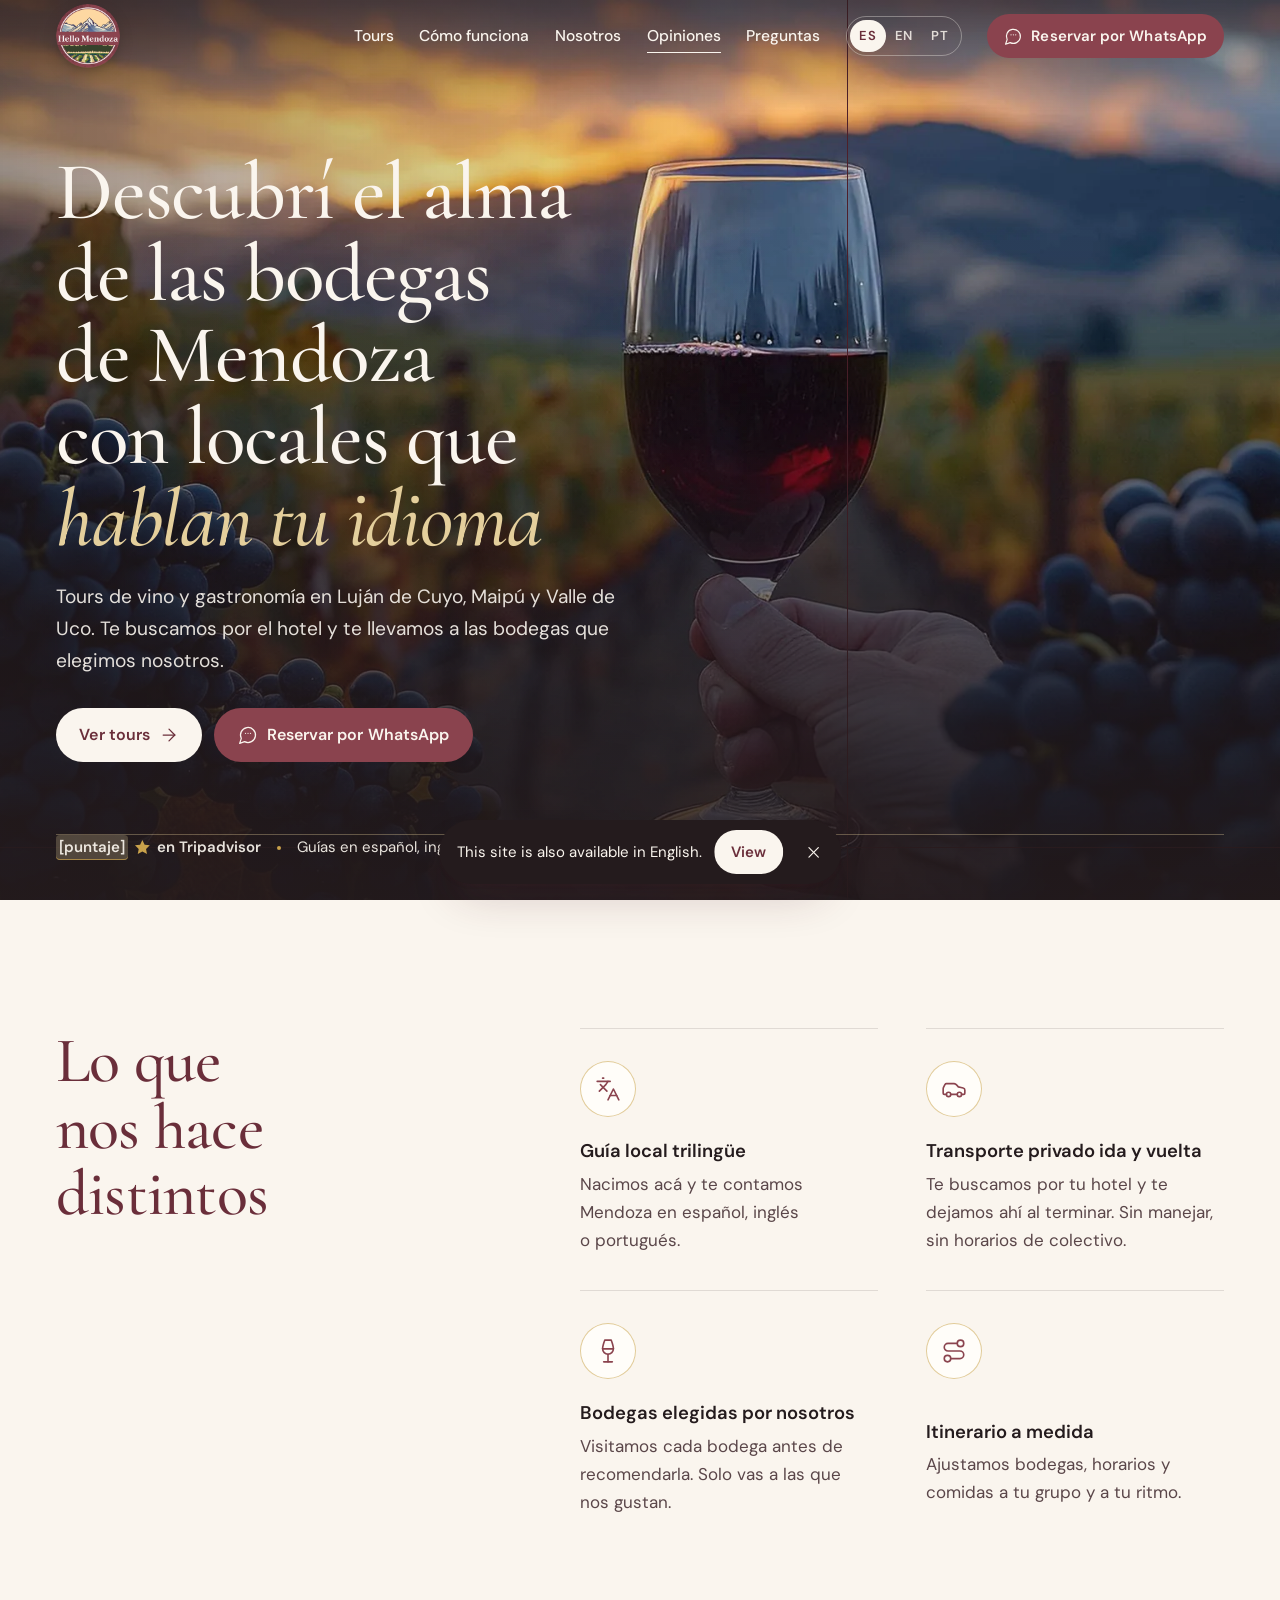
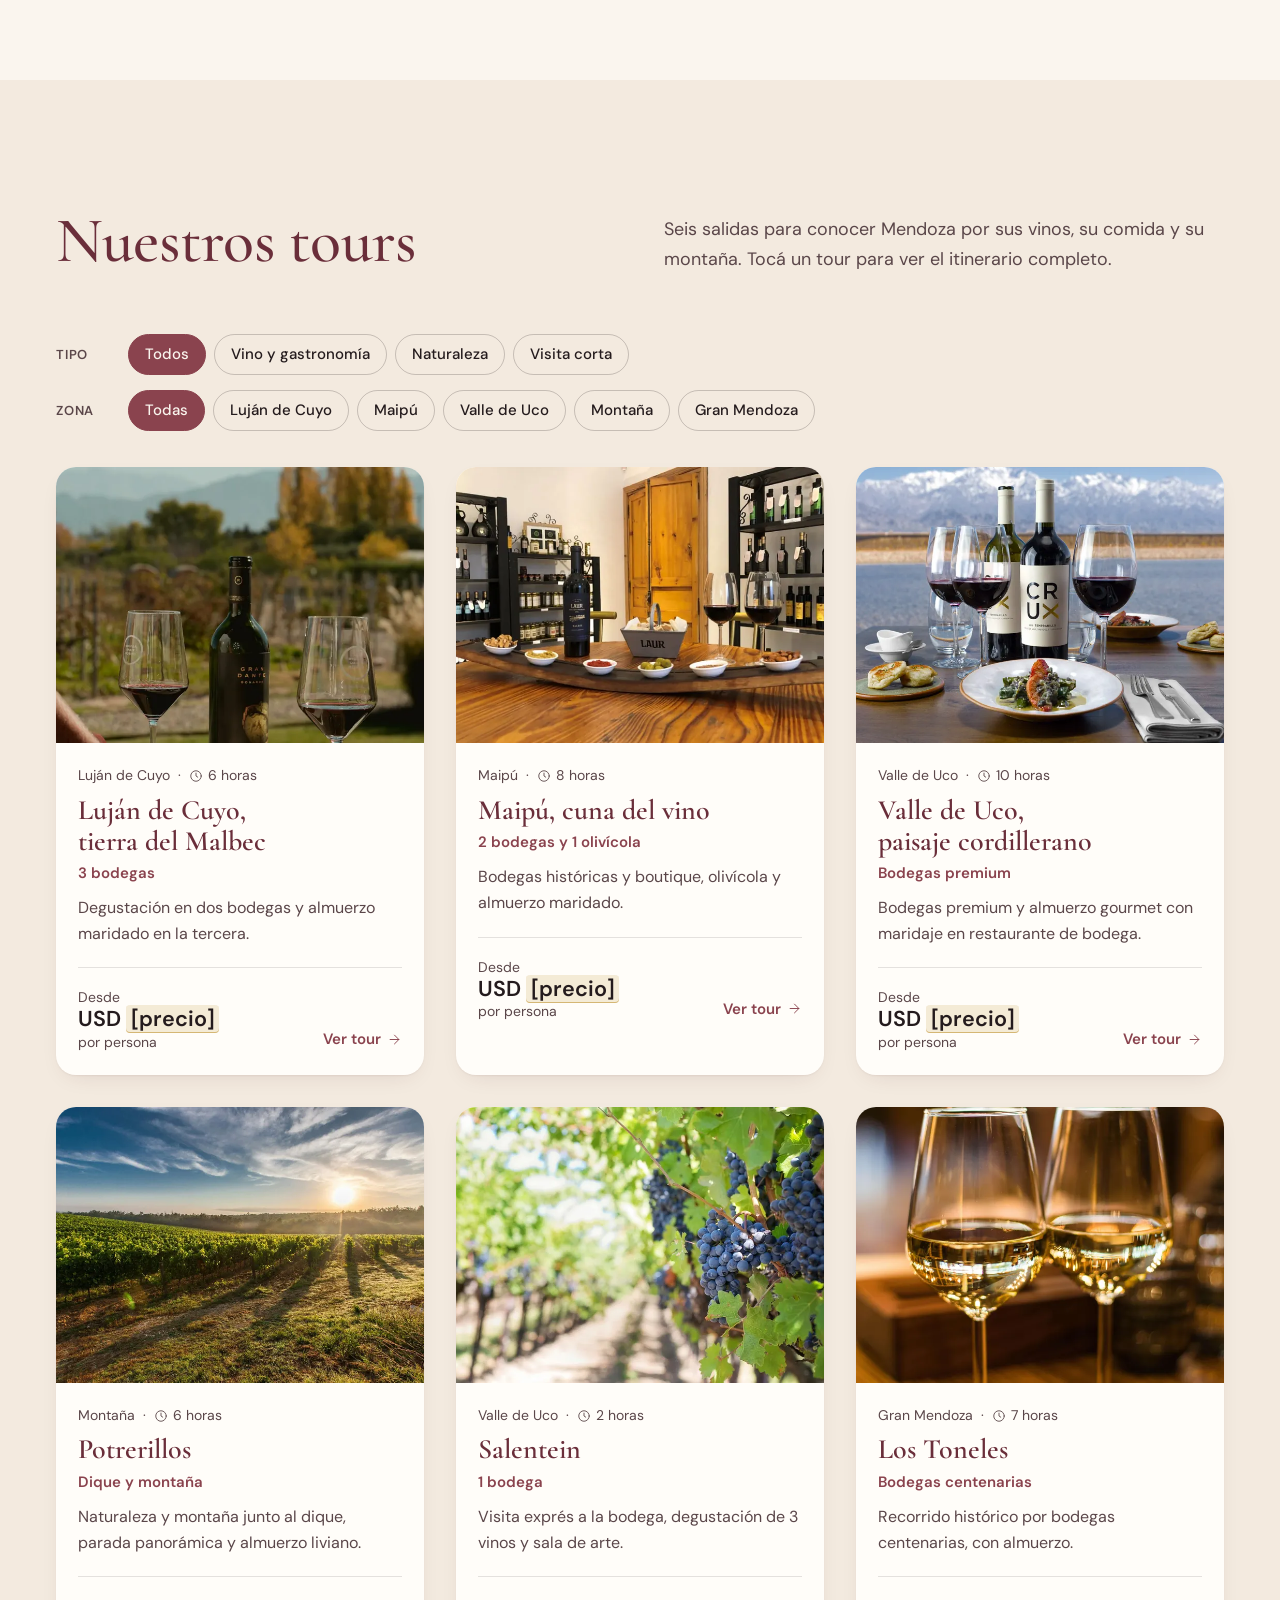
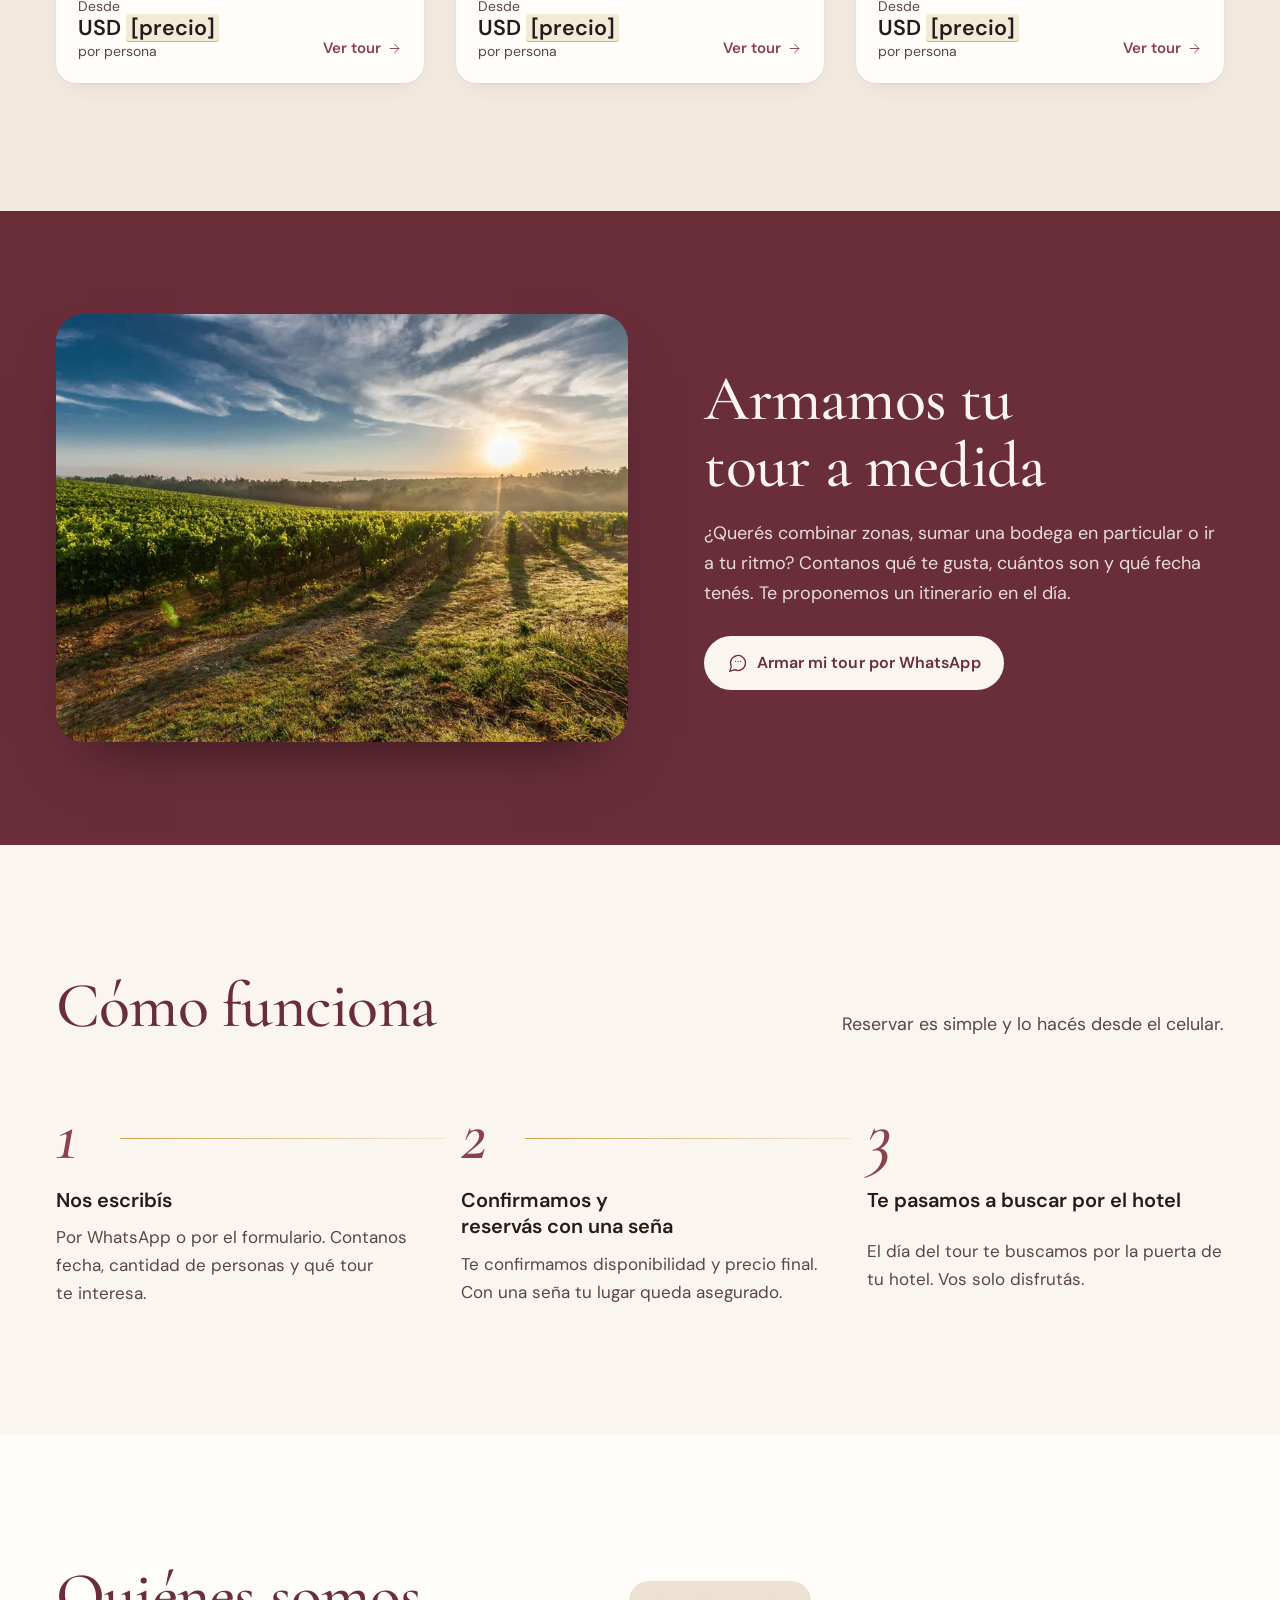
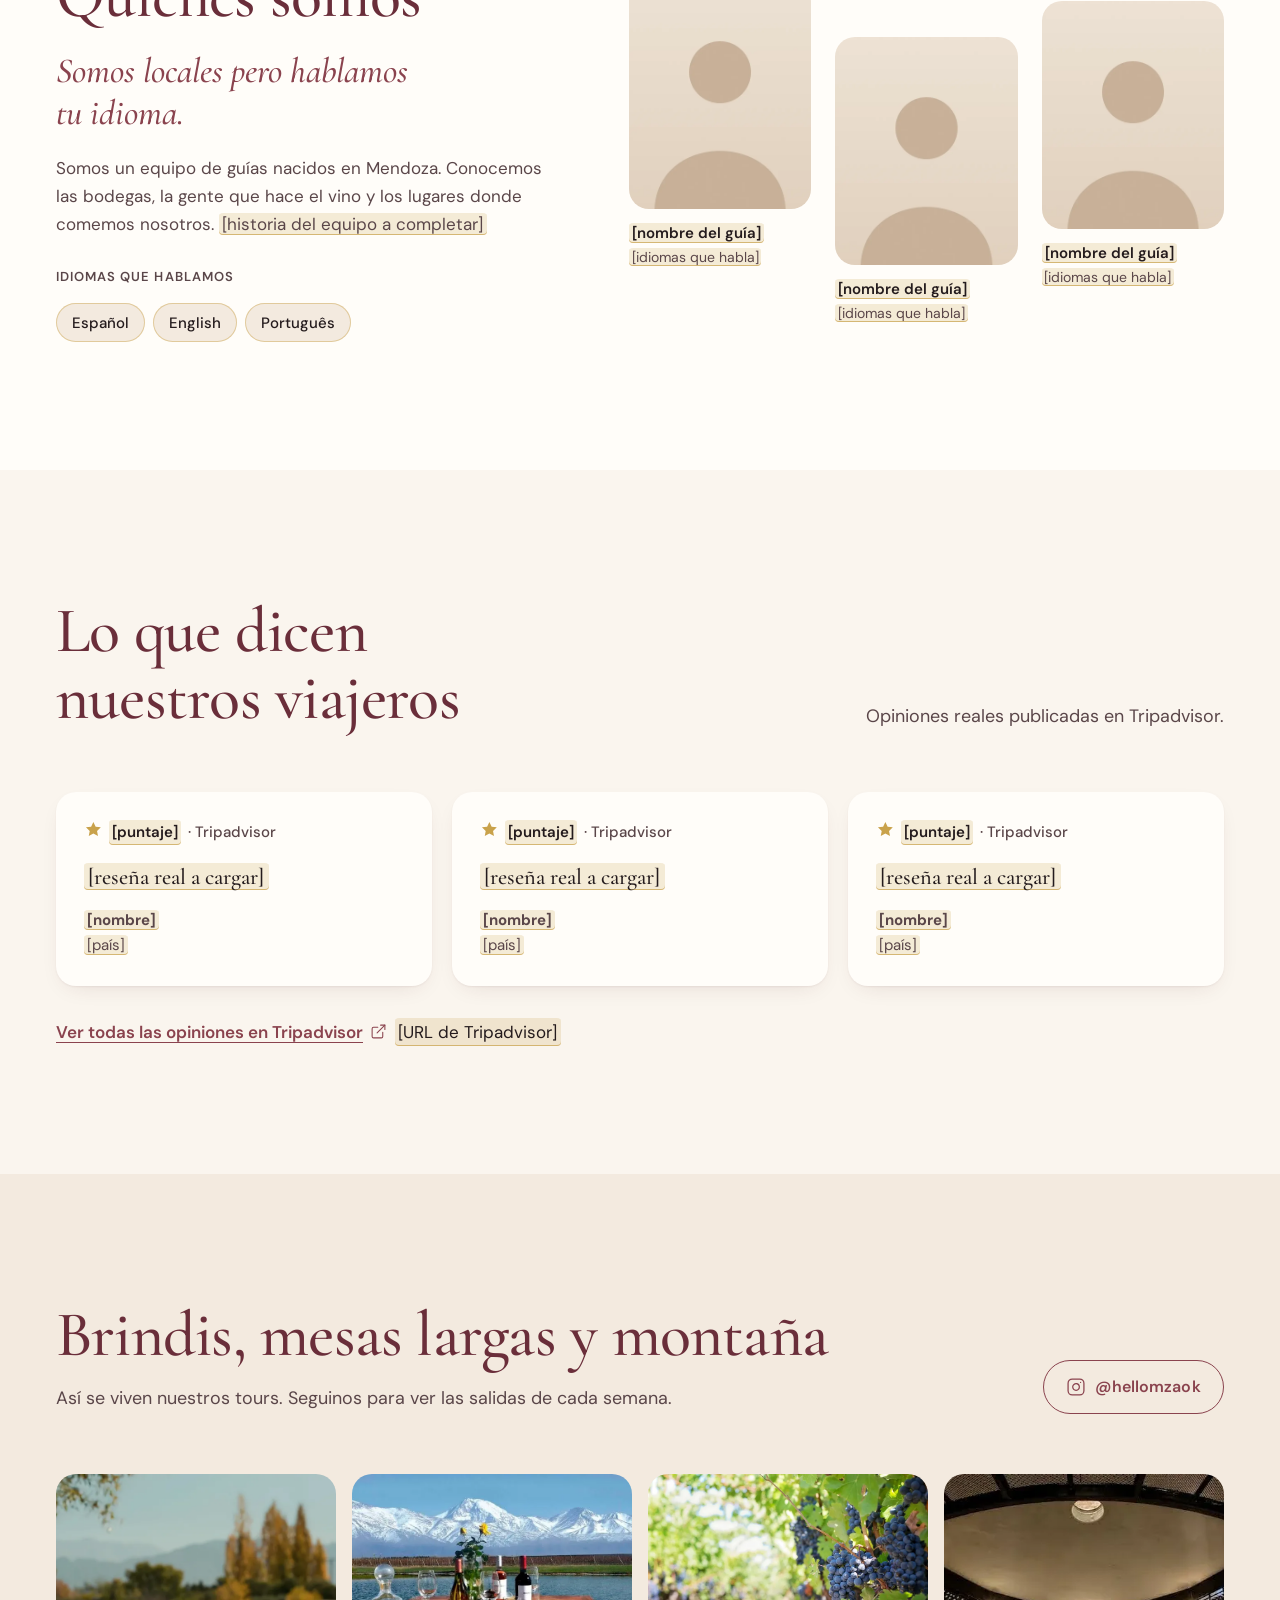
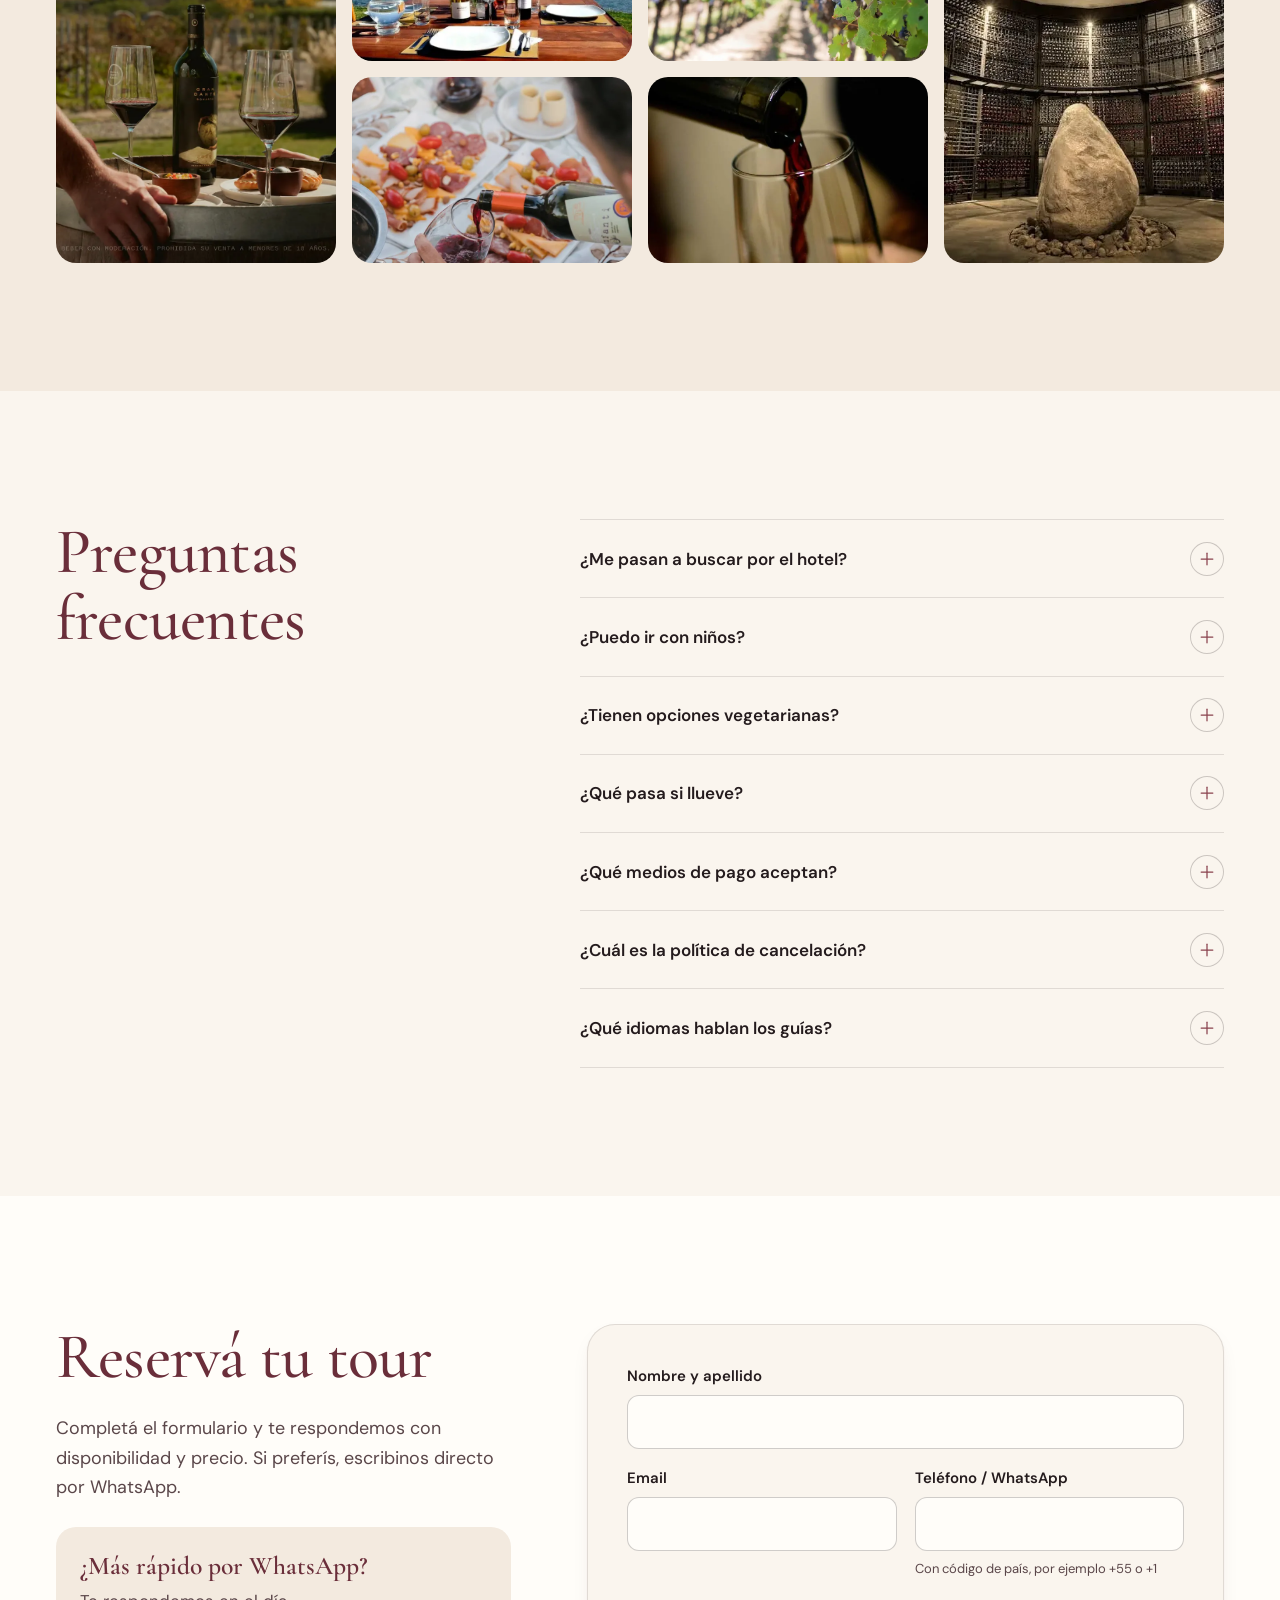
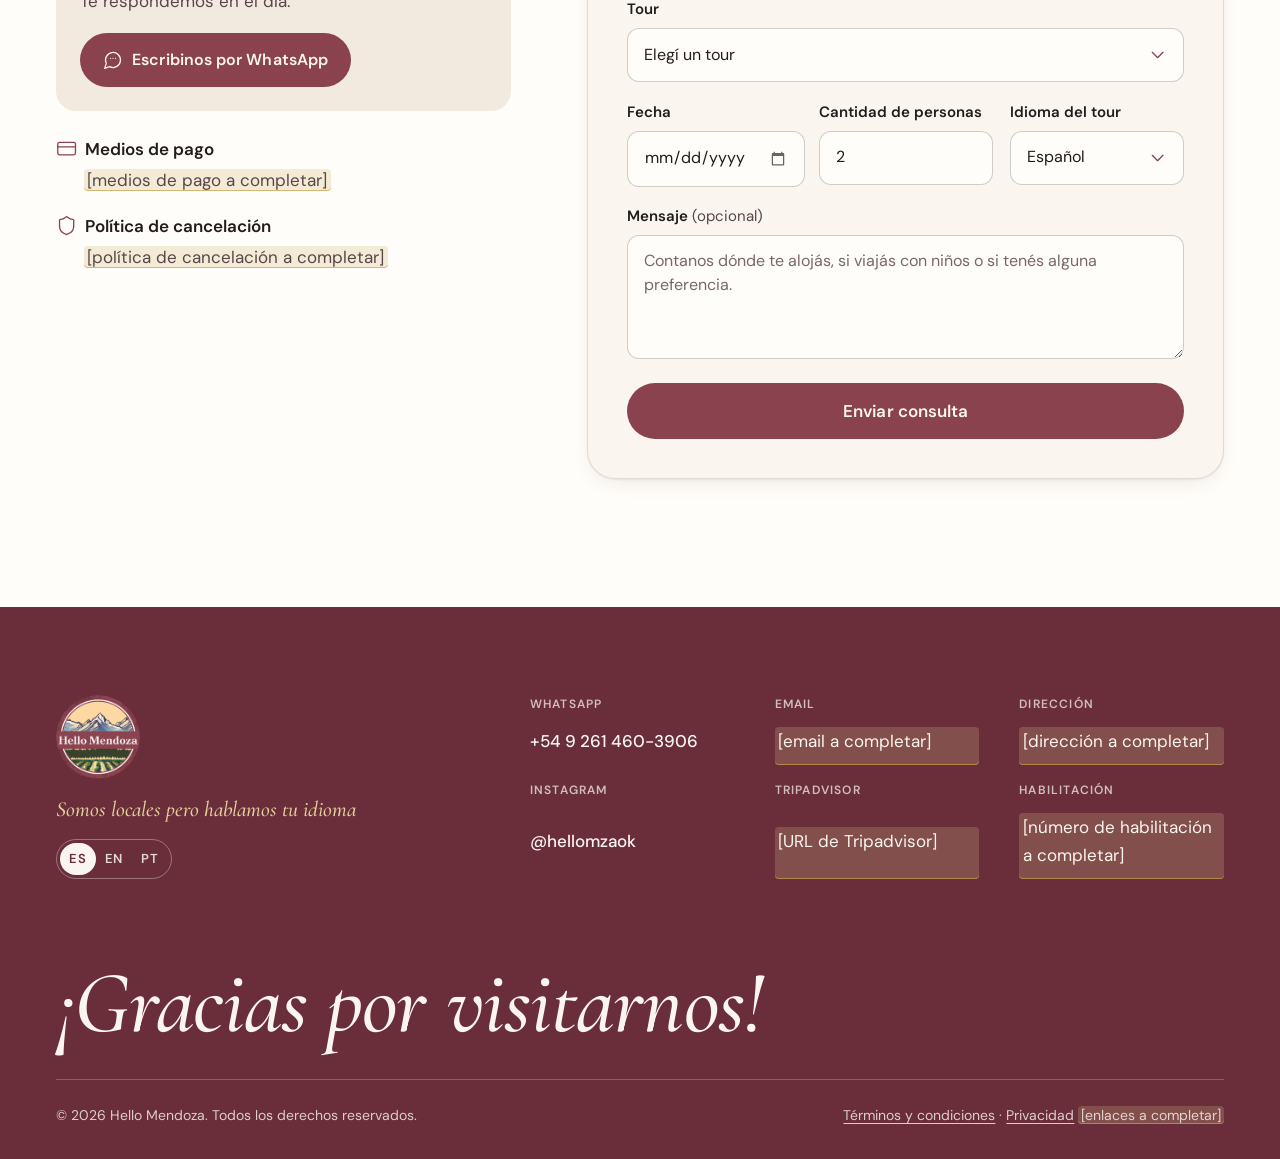
==== commit 1664b940: "Imágenes grandes renombradas a -lg.webp para evitar versiones viejas en caché/servidor Co-Authored-B" ====
--- a/public/index.html
+++ b/public/index.html
@@ -27,9 +27,9 @@
 <link rel="apple-touch-icon" href="assets/img/apple-touch-icon.png">
 <link rel="preload" href="assets/fonts/dm-sans-latin-wght-normal.woff2" as="font" type="font/woff2" crossorigin>
 <link rel="preload" href="assets/fonts/cormorant-garamond-latin-500-normal.woff2" as="font" type="font/woff2" crossorigin>
-<link rel="preload" as="image" href="assets/img/hero-mobile-sm.webp" imagesrcset="assets/img/hero-mobile-sm.webp 800w, assets/img/hero-mobile.webp 1080w" imagesizes="100vw" media="(max-width: 699px)" fetchpriority="high">
-<link rel="preload" as="image" href="assets/img/hero-desktop.webp" imagesrcset="assets/img/hero-desktop-sm.webp 800w, assets/img/hero-desktop.webp 1920w" imagesizes="100vw" media="(min-width: 700px)" fetchpriority="high">
-<link rel="stylesheet" href="assets/css/styles.css?v=mwcab77q">
+<link rel="preload" as="image" href="assets/img/hero-mobile-sm.webp" imagesrcset="assets/img/hero-mobile-sm.webp 800w, assets/img/hero-mobile-lg.webp 1080w" imagesizes="100vw" media="(max-width: 699px)" fetchpriority="high">
+<link rel="preload" as="image" href="assets/img/hero-desktop-lg.webp" imagesrcset="assets/img/hero-desktop-sm.webp 800w, assets/img/hero-desktop-lg.webp 1920w" imagesizes="100vw" media="(min-width: 700px)" fetchpriority="high">
+<link rel="stylesheet" href="assets/css/styles.css?v=mwcbpmo3">
 <script>(function(d){d.classList.add('js');try{if(matchMedia('(prefers-reduced-motion: no-preference)').matches)d.classList.add('anim');var s=localStorage.getItem('hm-lang'),m={es:'',en:'en/',pt:'pt/'};if(true&&s&&s!=='es'&&m[s]&&!/[?&]lang=es/.test(location.search))location.replace(''+m[s]+location.hash)}catch(e){}})(document.documentElement)</script>
 <script type="application/ld+json">{"@context":"https://schema.org","@type":"TravelAgency","name":"Hello Mendoza","slogan":"Somos locales pero hablamos tu idioma","description":"Tours de bodegas en Mendoza con guía local en español, inglés y portugués y traslado desde tu hotel. Luján de Cuyo, Maipú y Valle de Uco. Reservá por WhatsApp.","url":"https://www.[tu-dominio].com/","image":"https://www.[tu-dominio].com/assets/img/og-image.jpg","logo":"https://www.[tu-dominio].com/assets/img/logo.png","telephone":"+5492614603906","address":{"@type":"PostalAddress","addressLocality":"Mendoza","addressRegion":"Mendoza","addressCountry":"AR"},"areaServed":[{"@type":"Place","name":"Luján de Cuyo"},{"@type":"Place","name":"Maipú"},{"@type":"Place","name":"Valle de Uco"},{"@type":"Place","name":"Mendoza"}],"knowsLanguage":["es","en","pt"],"sameAs":["https://www.instagram.com/hellomzaok/"],"makesOffer":[{"@type":"Offer","itemOffered":{"@type":"TouristTrip","name":"Luján de Cuyo, tierra del Malbec","description":"Degustación en dos bodegas y almuerzo maridado en la tercera."}},{"@type":"Offer","itemOffered":{"@type":"TouristTrip","name":"Maipú, cuna del vino","description":"Bodegas históricas y boutique, olivícola y almuerzo maridado."}},{"@type":"Offer","itemOffered":{"@type":"TouristTrip","name":"Valle de Uco, paisaje cordillerano","description":"Bodegas premium y almuerzo gourmet con maridaje en restaurante de bodega."}},{"@type":"Offer","itemOffered":{"@type":"TouristTrip","name":"Potrerillos","description":"Naturaleza y montaña junto al dique, parada panorámica y almuerzo liviano."}},{"@type":"Offer","itemOffered":{"@type":"TouristTrip","name":"Salentein","description":"Visita exprés a la bodega, degustación de 3 vinos y sala de arte."}},{"@type":"Offer","itemOffered":{"@type":"TouristTrip","name":"Los Toneles","description":"Recorrido histórico por bodegas centenarias, con almuerzo."}}]}</script>
 </head>
@@ -57,8 +57,8 @@
 <main id="main">
 <section class="hero" id="top" aria-labelledby="hero-title">
   <picture class="hero__media">
-    <source media="(max-width: 699px)" srcset="assets/img/hero-mobile-sm.webp 800w, assets/img/hero-mobile.webp 1080w" sizes="100vw">
-    <img src="assets/img/hero-desktop.webp" srcset="assets/img/hero-desktop-sm.webp 800w, assets/img/hero-desktop.webp 1920w" sizes="100vw" width="1920" height="1080" alt="Viñedos de Mendoza al atardecer con la cordillera de los Andes" fetchpriority="high">
+    <source media="(max-width: 699px)" srcset="assets/img/hero-mobile-sm.webp 800w, assets/img/hero-mobile-lg.webp 1080w" sizes="100vw">
+    <img src="assets/img/hero-desktop-lg.webp" srcset="assets/img/hero-desktop-sm.webp 800w, assets/img/hero-desktop-lg.webp 1920w" sizes="100vw" width="1920" height="1080" alt="Viñedos de Mendoza al atardecer con la cordillera de los Andes" fetchpriority="high">
   </picture>
   <div class="hero__in wrap">
     <h1 class="hero__title" id="hero-title">Descubrí el alma de las bodegas de Mendoza con locales que <em>hablan tu idioma</em></h1>
@@ -108,7 +108,7 @@
     <p class="sr-only" aria-live="polite" data-count></p>
     <ul class="grid-tours" role="list">
       <li class="tour reveal" data-type="wine" data-zone="lujan" data-id="lujan">
-        <div class="tour__media"><img class="" src="assets/img/tour-lujan-1-sm.webp" srcset="assets/img/tour-lujan-1-sm.webp 800w, assets/img/tour-lujan-1.webp 1600w" sizes="(min-width: 1100px) 33vw, (min-width: 700px) 50vw, 100vw" width="1600" height="1067" alt="Dos copas y una botella de vino sobre una tabla, con la cordillera de fondo" loading="lazy" decoding="async"></div>
+        <div class="tour__media"><img class="" src="assets/img/tour-lujan-1-sm.webp" srcset="assets/img/tour-lujan-1-sm.webp 800w, assets/img/tour-lujan-1-lg.webp 1600w" sizes="(min-width: 1100px) 33vw, (min-width: 700px) 50vw, 100vw" width="1600" height="1067" alt="Dos copas y una botella de vino sobre una tabla, con la cordillera de fondo" loading="lazy" decoding="async"></div>
         <div class="tour__body">
           <p class="tour__meta"><span>Luján de Cuyo</span><span aria-hidden="true">·</span><span><svg class="ic ic--sm" aria-hidden="true" focusable="false"><use href="#i-clock"/></svg>6 horas</span></p>
           <h3 class="tour__name"><a href="#tour-lujan" data-tour="lujan" aria-haspopup="dialog">Luján de Cuyo, tierra del Malbec</a></h3>
@@ -120,7 +120,7 @@
           </div>
         </div>
       </li><li class="tour reveal" data-type="wine" data-zone="maipu" data-id="maipu">
-        <div class="tour__media"><img class="" src="assets/img/tour-maipu-1-sm.webp" srcset="assets/img/tour-maipu-1-sm.webp 800w, assets/img/tour-maipu-1.webp 1600w" sizes="(min-width: 1100px) 33vw, (min-width: 700px) 50vw, 100vw" width="1600" height="1067" alt="Tabla de degustación con copas de vino en una bodega de Maipú" loading="lazy" decoding="async"></div>
+        <div class="tour__media"><img class="" src="assets/img/tour-maipu-1-sm.webp" srcset="assets/img/tour-maipu-1-sm.webp 800w, assets/img/tour-maipu-1-lg.webp 1600w" sizes="(min-width: 1100px) 33vw, (min-width: 700px) 50vw, 100vw" width="1600" height="1067" alt="Tabla de degustación con copas de vino en una bodega de Maipú" loading="lazy" decoding="async"></div>
         <div class="tour__body">
           <p class="tour__meta"><span>Maipú</span><span aria-hidden="true">·</span><span><svg class="ic ic--sm" aria-hidden="true" focusable="false"><use href="#i-clock"/></svg>8 horas</span></p>
           <h3 class="tour__name"><a href="#tour-maipu" data-tour="maipu" aria-haspopup="dialog">Maipú, cuna del vino</a></h3>
@@ -132,7 +132,7 @@
           </div>
         </div>
       </li><li class="tour reveal" data-type="wine" data-zone="uco" data-id="uco">
-        <div class="tour__media"><img class="" src="assets/img/tour-uco-1-sm.webp" srcset="assets/img/tour-uco-1-sm.webp 800w, assets/img/tour-uco-1.webp 1600w" sizes="(min-width: 1100px) 33vw, (min-width: 700px) 50vw, 100vw" width="1600" height="1067" alt="Botellas y copas de tinto frente a un lago con la cordillera de fondo" loading="lazy" decoding="async"></div>
+        <div class="tour__media"><img class="" src="assets/img/tour-uco-1-sm.webp" srcset="assets/img/tour-uco-1-sm.webp 800w, assets/img/tour-uco-1-lg.webp 1600w" sizes="(min-width: 1100px) 33vw, (min-width: 700px) 50vw, 100vw" width="1600" height="1067" alt="Botellas y copas de tinto frente a un lago con la cordillera de fondo" loading="lazy" decoding="async"></div>
         <div class="tour__body">
           <p class="tour__meta"><span>Valle de Uco</span><span aria-hidden="true">·</span><span><svg class="ic ic--sm" aria-hidden="true" focusable="false"><use href="#i-clock"/></svg>10 horas</span></p>
           <h3 class="tour__name"><a href="#tour-uco" data-tour="uco" aria-haspopup="dialog">Valle de Uco, paisaje cordillerano</a></h3>
@@ -144,7 +144,7 @@
           </div>
         </div>
       </li><li class="tour reveal" data-type="nature" data-zone="mountain" data-id="potrerillos">
-        <div class="tour__media"><img class="" src="assets/img/tour-potrerillos-1-sm.webp" srcset="assets/img/tour-potrerillos-1-sm.webp 800w, assets/img/tour-potrerillos-1.webp 1600w" sizes="(min-width: 1100px) 33vw, (min-width: 700px) 50vw, 100vw" width="1600" height="1067" alt="Viñedo de Mendoza al atardecer con el sol entre las hileras" loading="lazy" decoding="async"></div>
+        <div class="tour__media"><img class="" src="assets/img/tour-potrerillos-1-sm.webp" srcset="assets/img/tour-potrerillos-1-sm.webp 800w, assets/img/tour-potrerillos-1-lg.webp 1600w" sizes="(min-width: 1100px) 33vw, (min-width: 700px) 50vw, 100vw" width="1600" height="1067" alt="Viñedo de Mendoza al atardecer con el sol entre las hileras" loading="lazy" decoding="async"></div>
         <div class="tour__body">
           <p class="tour__meta"><span>Montaña</span><span aria-hidden="true">·</span><span><svg class="ic ic--sm" aria-hidden="true" focusable="false"><use href="#i-clock"/></svg>6 horas</span></p>
           <h3 class="tour__name"><a href="#tour-potrerillos" data-tour="potrerillos" aria-haspopup="dialog">Potrerillos</a></h3>
@@ -156,7 +156,7 @@
           </div>
         </div>
       </li><li class="tour reveal" data-type="express" data-zone="uco" data-id="salentein">
-        <div class="tour__media"><img class="" src="assets/img/tour-salentein-1-sm.webp" srcset="assets/img/tour-salentein-1-sm.webp 800w, assets/img/tour-salentein-1.webp 1600w" sizes="(min-width: 1100px) 33vw, (min-width: 700px) 50vw, 100vw" width="1600" height="1067" alt="Racimos de uvas tintas entre las hileras de un viñedo" loading="lazy" decoding="async"></div>
+        <div class="tour__media"><img class="" src="assets/img/tour-salentein-1-sm.webp" srcset="assets/img/tour-salentein-1-sm.webp 800w, assets/img/tour-salentein-1-lg.webp 1600w" sizes="(min-width: 1100px) 33vw, (min-width: 700px) 50vw, 100vw" width="1600" height="1067" alt="Racimos de uvas tintas entre las hileras de un viñedo" loading="lazy" decoding="async"></div>
         <div class="tour__body">
           <p class="tour__meta"><span>Valle de Uco</span><span aria-hidden="true">·</span><span><svg class="ic ic--sm" aria-hidden="true" focusable="false"><use href="#i-clock"/></svg>2 horas</span></p>
           <h3 class="tour__name"><a href="#tour-salentein" data-tour="salentein" aria-haspopup="dialog">Salentein</a></h3>
@@ -168,7 +168,7 @@
           </div>
         </div>
       </li><li class="tour reveal" data-type="wine" data-zone="city" data-id="toneles">
-        <div class="tour__media"><img class="" src="assets/img/tour-toneles-1-sm.webp" srcset="assets/img/tour-toneles-1-sm.webp 800w, assets/img/tour-toneles-1.webp 1600w" sizes="(min-width: 1100px) 33vw, (min-width: 700px) 50vw, 100vw" width="1600" height="1067" alt="Dos copas de vino blanco en una degustación" loading="lazy" decoding="async"></div>
+        <div class="tour__media"><img class="" src="assets/img/tour-toneles-1-sm.webp" srcset="assets/img/tour-toneles-1-sm.webp 800w, assets/img/tour-toneles-1-lg.webp 1600w" sizes="(min-width: 1100px) 33vw, (min-width: 700px) 50vw, 100vw" width="1600" height="1067" alt="Dos copas de vino blanco en una degustación" loading="lazy" decoding="async"></div>
         <div class="tour__body">
           <p class="tour__meta"><span>Gran Mendoza</span><span aria-hidden="true">·</span><span><svg class="ic ic--sm" aria-hidden="true" focusable="false"><use href="#i-clock"/></svg>7 horas</span></p>
           <h3 class="tour__name"><a href="#tour-toneles" data-tour="toneles" aria-haspopup="dialog">Los Toneles</a></h3>
@@ -187,7 +187,7 @@
 
 <section class="custom" aria-labelledby="custom-title">
   <div class="wrap custom__grid">
-    <div class="custom__media reveal"><img class="" src="assets/img/custom-tour-sm.webp" srcset="assets/img/custom-tour-sm.webp 800w, assets/img/custom-tour.webp 1600w" sizes="(min-width: 900px) 50vw, 100vw" width="1600" height="1067" alt="Viñedo de Mendoza al atardecer con el sol entre las nubes" loading="lazy" decoding="async"></div>
+    <div class="custom__media reveal"><img class="" src="assets/img/custom-tour-sm.webp" srcset="assets/img/custom-tour-sm.webp 800w, assets/img/custom-tour-lg.webp 1600w" sizes="(min-width: 900px) 50vw, 100vw" width="1600" height="1067" alt="Viñedo de Mendoza al atardecer con el sol entre las nubes" loading="lazy" decoding="async"></div>
     <div class="custom__body">
       <h2 class="h2 reveal" id="custom-title">Armamos tu tour a medida</h2>
       <p class="reveal">¿Querés combinar zonas, sumar una bodega en particular o ir a tu ritmo? Contanos qué te gusta, cuántos son y qué fecha tenés. Te proponemos un itinerario en el día.</p>
@@ -218,7 +218,7 @@
       <ul class="pills reveal" role="list"><li lang="es">Español</li><li lang="en">English</li><li lang="pt">Português</li></ul>
     </div>
     <ul class="guides" role="list">
-      <li class="guide reveal"><div class="guide__photo"><img class="" src="assets/img/guide-1-sm.webp" srcset="assets/img/guide-1-sm.webp 800w, assets/img/guide-1.webp 800w" sizes="(min-width: 900px) 18vw, 45vw" width="800" height="1000" alt="[foto real del guía a cargar]" loading="lazy" decoding="async"></div><p class="guide__name"><span class="ph">[nombre del guía]</span></p><p class="guide__role"><span class="ph">[idiomas que habla]</span></p></li><li class="guide reveal"><div class="guide__photo"><img class="" src="assets/img/guide-2-sm.webp" srcset="assets/img/guide-2-sm.webp 800w, assets/img/guide-2.webp 800w" sizes="(min-width: 900px) 18vw, 45vw" width="800" height="1000" alt="[foto real del guía a cargar]" loading="lazy" decoding="async"></div><p class="guide__name"><span class="ph">[nombre del guía]</span></p><p class="guide__role"><span class="ph">[idiomas que habla]</span></p></li><li class="guide reveal"><div class="guide__photo"><img class="" src="assets/img/guide-3-sm.webp" srcset="assets/img/guide-3-sm.webp 800w, assets/img/guide-3.webp 800w" sizes="(min-width: 900px) 18vw, 45vw" width="800" height="1000" alt="[foto real del guía a cargar]" loading="lazy" decoding="async"></div><p class="guide__name"><span class="ph">[nombre del guía]</span></p><p class="guide__role"><span class="ph">[idiomas que habla]</span></p></li>
+      <li class="guide reveal"><div class="guide__photo"><img class="" src="assets/img/guide-1-sm.webp" srcset="assets/img/guide-1-sm.webp 800w, assets/img/guide-1-lg.webp 800w" sizes="(min-width: 900px) 18vw, 45vw" width="800" height="1000" alt="[foto real del guía a cargar]" loading="lazy" decoding="async"></div><p class="guide__name"><span class="ph">[nombre del guía]</span></p><p class="guide__role"><span class="ph">[idiomas que habla]</span></p></li><li class="guide reveal"><div class="guide__photo"><img class="" src="assets/img/guide-2-sm.webp" srcset="assets/img/guide-2-sm.webp 800w, assets/img/guide-2-lg.webp 800w" sizes="(min-width: 900px) 18vw, 45vw" width="800" height="1000" alt="[foto real del guía a cargar]" loading="lazy" decoding="async"></div><p class="guide__name"><span class="ph">[nombre del guía]</span></p><p class="guide__role"><span class="ph">[idiomas que habla]</span></p></li><li class="guide reveal"><div class="guide__photo"><img class="" src="assets/img/guide-3-sm.webp" srcset="assets/img/guide-3-sm.webp 800w, assets/img/guide-3-lg.webp 800w" sizes="(min-width: 900px) 18vw, 45vw" width="800" height="1000" alt="[foto real del guía a cargar]" loading="lazy" decoding="async"></div><p class="guide__name"><span class="ph">[nombre del guía]</span></p><p class="guide__role"><span class="ph">[idiomas que habla]</span></p></li>
     </ul>
   </div>
 </section>
@@ -264,7 +264,7 @@
       <a class="btn btn--outline reveal" href="https://www.instagram.com/hellomzaok/" target="_blank" rel="noopener"><svg class="ic" aria-hidden="true" focusable="false"><use href="#i-instagram"/></svg>@hellomzaok</a>
     </div>
     <ul class="gal" role="list">
-      <li class="gal__item gal__item--tall reveal"><img class="" src="assets/img/gallery-1-sm.webp" srcset="assets/img/gallery-1-sm.webp 800w, assets/img/gallery-1.webp 1200w" sizes="(min-width: 900px) 25vw, 50vw" width="1200" height="1500" alt="Dos copas y una botella de vino sobre una tabla, con la cordillera de fondo" loading="lazy" decoding="async"></li><li class="gal__item  reveal"><img class="" src="assets/img/gallery-2-sm.webp" srcset="assets/img/gallery-2-sm.webp 800w, assets/img/gallery-2.webp 1200w" sizes="(min-width: 900px) 25vw, 50vw" width="1200" height="800" alt="Mesa servida junto a un lago con la cordillera nevada de fondo" loading="lazy" decoding="async"></li><li class="gal__item  reveal"><img class="" src="assets/img/gallery-3-sm.webp" srcset="assets/img/gallery-3-sm.webp 800w, assets/img/gallery-3.webp 1200w" sizes="(min-width: 900px) 25vw, 50vw" width="1200" height="800" alt="Racimos de uvas tintas entre las hileras de un viñedo" loading="lazy" decoding="async"></li><li class="gal__item gal__item--tall reveal"><img class="" src="assets/img/gallery-4-sm.webp" srcset="assets/img/gallery-4-sm.webp 800w, assets/img/gallery-4.webp 1200w" sizes="(min-width: 900px) 25vw, 50vw" width="1200" height="1500" alt="Cava circular con una gran piedra al centro y paredes de botellas" loading="lazy" decoding="async"></li><li class="gal__item  reveal"><img class="" src="assets/img/gallery-5-sm.webp" srcset="assets/img/gallery-5-sm.webp 800w, assets/img/gallery-5.webp 1200w" sizes="(min-width: 900px) 25vw, 50vw" width="1200" height="800" alt="Picada de fiambres y una copa de tinto servida en la mesa" loading="lazy" decoding="async"></li><li class="gal__item  reveal"><img class="" src="assets/img/gallery-6-sm.webp" srcset="assets/img/gallery-6-sm.webp 800w, assets/img/gallery-6.webp 1200w" sizes="(min-width: 900px) 25vw, 50vw" width="1200" height="800" alt="Vino tinto cayendo en una copa" loading="lazy" decoding="async"></li>
+      <li class="gal__item gal__item--tall reveal"><img class="" src="assets/img/gallery-1-sm.webp" srcset="assets/img/gallery-1-sm.webp 800w, assets/img/gallery-1-lg.webp 1200w" sizes="(min-width: 900px) 25vw, 50vw" width="1200" height="1500" alt="Dos copas y una botella de vino sobre una tabla, con la cordillera de fondo" loading="lazy" decoding="async"></li><li class="gal__item  reveal"><img class="" src="assets/img/gallery-2-sm.webp" srcset="assets/img/gallery-2-sm.webp 800w, assets/img/gallery-2-lg.webp 1200w" sizes="(min-width: 900px) 25vw, 50vw" width="1200" height="800" alt="Mesa servida junto a un lago con la cordillera nevada de fondo" loading="lazy" decoding="async"></li><li class="gal__item  reveal"><img class="" src="assets/img/gallery-3-sm.webp" srcset="assets/img/gallery-3-sm.webp 800w, assets/img/gallery-3-lg.webp 1200w" sizes="(min-width: 900px) 25vw, 50vw" width="1200" height="800" alt="Racimos de uvas tintas entre las hileras de un viñedo" loading="lazy" decoding="async"></li><li class="gal__item gal__item--tall reveal"><img class="" src="assets/img/gallery-4-sm.webp" srcset="assets/img/gallery-4-sm.webp 800w, assets/img/gallery-4-lg.webp 1200w" sizes="(min-width: 900px) 25vw, 50vw" width="1200" height="1500" alt="Cava circular con una gran piedra al centro y paredes de botellas" loading="lazy" decoding="async"></li><li class="gal__item  reveal"><img class="" src="assets/img/gallery-5-sm.webp" srcset="assets/img/gallery-5-sm.webp 800w, assets/img/gallery-5-lg.webp 1200w" sizes="(min-width: 900px) 25vw, 50vw" width="1200" height="800" alt="Picada de fiambres y una copa de tinto servida en la mesa" loading="lazy" decoding="async"></li><li class="gal__item  reveal"><img class="" src="assets/img/gallery-6-sm.webp" srcset="assets/img/gallery-6-sm.webp 800w, assets/img/gallery-6-lg.webp 1200w" sizes="(min-width: 900px) 25vw, 50vw" width="1200" height="800" alt="Vino tinto cayendo en una copa" loading="lazy" decoding="async"></li>
     </ul>
   </div>
 </section>
@@ -394,6 +394,6 @@
 <div class="suggest" hidden data-suggest><p data-suggest-text></p><a class="btn btn--light btn--sm" data-suggest-go></a><button type="button" class="suggest__x" data-suggest-x><svg class="ic" aria-hidden="true" focusable="false"><use href="#i-x"/></svg></button></div>
 
 <script id="hm-data" type="application/json">{"lang":"es","whatsapp":"5492614603906","webhook":"https://n8n.comercialsl.com/webhook/formulario-hellomendoza","gaId":"","pixelId":"","base":"","tours":[{"id":"lujan","type":"wine","zone":"lujan","hours":6,"stops":"3 bodegas","name":"Luján de Cuyo, tierra del Malbec","line":"Degustación en dos bodegas y almuerzo maridado en la tercera.","summary":"La zona donde el Malbec se hizo famoso. Probás vinos en dos bodegas y cerrás con un almuerzo maridado en la tercera, con la cordillera de fondo.","alts":["Dos copas y una botella de vino sobre una tabla, con la cordillera de fondo","Hileras de viñedo con hojas rojas de otoño","Picada de fiambres y una copa de tinto servida en la mesa","Grupo descansando en reposeras sobre el césped de una bodega"],"itinerary":[["09:30","Te buscamos por tu hotel"],["10:15","Primera bodega: recorrido y degustación"],["12:00","Segunda bodega: degustación"],["13:30","Almuerzo maridado en la tercera bodega"],["15:30","Regreso a tu hotel"]],"includes":["Traslado privado ida y vuelta desde tu hotel","Guía local en español, inglés o portugués","Degustación en dos bodegas","Almuerzo maridado en la tercera bodega"],"excludes":["Compras de vino en las bodegas","Propinas","[otros a completar]"],"wineries":"[bodegas sugeridas a completar]","price":"[precio]"},{"id":"maipu","type":"wine","zone":"maipu","hours":8,"stops":"2 bodegas y 1 olivícola","name":"Maipú, cuna del vino","line":"Bodegas históricas y boutique, olivícola y almuerzo maridado.","summary":"Donde empezó la historia del vino en Mendoza. Una bodega histórica, una boutique y una olivícola para probar aceites de oliva, con almuerzo maridado.","alts":["Tabla de degustación con copas de vino en una bodega de Maipú","Camioneta celeste antigua convertida en food truck bajo los árboles","Nave de una bodega con grandes toneles de roble","Aceitunas verdes y moradas recién cosechadas"],"itinerary":[["09:00","Te buscamos por tu hotel"],["09:45","Bodega histórica: recorrido y degustación"],["11:30","Olivícola: elaboración y cata de aceites"],["13:00","Bodega boutique con almuerzo maridado"],["17:00","Regreso a tu hotel"]],"includes":["Traslado privado ida y vuelta desde tu hotel","Guía local en español, inglés o portugués","Degustación en dos bodegas","Visita y cata en la olivícola","Almuerzo maridado"],"excludes":["Compras en bodegas y olivícola","Propinas","[otros a completar]"],"wineries":"[bodegas sugeridas a completar]","price":"[precio]"},{"id":"uco","type":"wine","zone":"uco","hours":10,"stops":"Bodegas premium","name":"Valle de Uco, paisaje cordillerano","line":"Bodegas premium y almuerzo gourmet con maridaje en restaurante de bodega.","summary":"Viñedos de altura al pie de los Andes. Visitás bodegas premium y almorzás en el restaurante de una bodega, con un menú gourmet maridado.","alts":["Botellas y copas de tinto frente a un lago con la cordillera de fondo","Salón de una bodega con ventanales y sillones","Plato de carne con copas de vino y una botella sobre la mesa"],"itinerary":[["08:30","Te buscamos por tu hotel"],["10:00","Primera bodega premium: recorrido y degustación"],["13:00","Almuerzo gourmet con maridaje en restaurante de bodega"],["15:30","Segunda bodega premium"],["18:30","Regreso a tu hotel"]],"includes":["Traslado privado ida y vuelta desde tu hotel","Guía local en español, inglés o portugués","Degustaciones en bodegas premium","Almuerzo gourmet con maridaje"],"excludes":["Compras de vino en las bodegas","Propinas","[otros a completar]"],"wineries":"[bodegas sugeridas a completar]","price":"[precio]"},{"id":"potrerillos","type":"nature","zone":"mountain","hours":6,"stops":"Dique y montaña","name":"Potrerillos","line":"Naturaleza y montaña junto al dique, parada panorámica y almuerzo liviano.","summary":"[descripción a completar]","alts":["Viñedo de Mendoza al atardecer con el sol entre las hileras"],"itinerary":[["09:30","Te buscamos por tu hotel"],["10:30","Parada panorámica sobre el dique"],["11:30","Recorrido por la montaña junto al dique"],["13:00","Almuerzo liviano"],["15:30","Regreso a tu hotel"]],"includes":["Traslado privado ida y vuelta desde tu hotel","Guía local en español, inglés o portugués","Almuerzo liviano","[otros a completar]"],"excludes":["Propinas","[otros a completar]"],"wineries":null,"price":"[precio]"},{"id":"salentein","type":"express","zone":"uco","hours":2,"stops":"1 bodega","name":"Salentein","line":"Visita exprés a la bodega, degustación de 3 vinos y sala de arte.","summary":"[descripción a completar]","alts":["Racimos de uvas tintas entre las hileras de un viñedo"],"itinerary":[["0:00","Llegada y recorrido por la bodega"],["0:45","Degustación de 3 vinos"],["1:30","Visita a la sala de arte"]],"includes":["Visita guiada a la bodega","Degustación de 3 vinos","Sala de arte","[traslado: confirmar]"],"excludes":["Compras de vino","Propinas","[otros a completar]"],"wineries":"Bodegas Salentein","price":"[precio]"},{"id":"toneles","type":"wine","zone":"city","hours":7,"stops":"Bodegas centenarias","name":"Los Toneles","line":"Recorrido histórico por bodegas centenarias, con almuerzo.","summary":"[descripción a completar]","alts":["Dos copas de vino blanco en una degustación","Vino tinto sirviéndose en una copa"],"itinerary":[["09:30","Te buscamos por tu hotel"],["10:00","Primera bodega centenaria: recorrido histórico"],["11:45","Segunda bodega y degustación"],["13:30","Almuerzo"],["16:30","Regreso a tu hotel"]],"includes":["Traslado privado ida y vuelta desde tu hotel","Guía local en español, inglés o portugués","Degustaciones","Almuerzo"],"excludes":["Compras de vino","Propinas","[otros a completar]"],"wineries":"Bodega Los Toneles · [otras a completar]","price":"[precio]"}],"t":{"detail":{"itinerary":"Itinerario","itineraryNote":"Horarios orientativos [a confirmar]. Los ajustamos a tu hotel y a tu vuelo.","includes":"Incluye","excludes":"No incluye","meeting":"Punto de encuentro","meetingText":"A coordinar según tu hotel. Te pasamos a buscar por la puerta.","wineries":"Bodegas sugeridas","kids":"¿Viajás con niños?","kidsText":"Para familias recomendamos Bonfanti y Tempus Alba: son bodegas cómodas para ir con chicos.","consult":"Consultar por WhatsApp","book":"Reservar este tour","prev":"Foto anterior","next":"Foto siguiente","close":"Cerrar","photoOf":"Foto {i} de {n}","enlarge":"Ampliar foto","duration":"Duración"},"tours":{"title":"Nuestros tours","intro":"Seis salidas para conocer Mendoza por sus vinos, su comida y su montaña. Tocá un tour para ver el itinerario completo.","filterType":"Tipo","filterZone":"Zona","all":"Todos","allZones":"Todas","types":{"wine":"Vino y gastronomía","nature":"Naturaleza","express":"Visita corta"},"zones":{"lujan":"Luján de Cuyo","maipu":"Maipú","uco":"Valle de Uco","mountain":"Montaña","city":"Gran Mendoza"},"from":"Desde","perPerson":"por persona","hours":"horas","details":"Ver tour","empty":"No hay tours con esos filtros.","reset":"Ver todos","pricePh":"[precio]","count":"{n} tours"},"book":{"title":"Reservá tu tour","intro":"Completá el formulario y te respondemos con disponibilidad y precio. Si preferís, escribinos directo por WhatsApp.","name":"Nombre y apellido","email":"Email","phone":"Teléfono / WhatsApp","phoneHint":"Con código de país, por ejemplo +55 o +1","tour":"Tour","tourPlaceholder":"Elegí un tour","tourCustom":"Tour a medida","date":"Fecha","people":"Cantidad de personas","language":"Idioma del tour","message":"Mensaje","messagePlaceholder":"Contanos dónde te alojás, si viajás con niños o si tenés alguna preferencia.","optional":"opcional","submit":"Enviar consulta","sending":"Enviando…","success":"¡Listo! Recibimos tu consulta. Te respondemos pronto por email o WhatsApp.","error":"No pudimos enviar tu consulta. Probá de nuevo o escribinos por WhatsApp.","required":"Completá este campo.","invalidEmail":"Revisá el email, parece incompleto.","invalidDate":"Elegí una fecha a partir de hoy.","waTitle":"¿Más rápido por WhatsApp?","waText":"Te respondemos en el día.","waCta":"Escribinos por WhatsApp","payTitle":"Medios de pago","payText":"[medios de pago a completar]","cancelTitle":"Política de cancelación","cancelText":"[política de cancelación a completar]"},"wa":{"general":"¡Hola Hello Mendoza! Quiero consultar por un tour de bodegas.","tour":"¡Hola Hello Mendoza! Me interesa el tour «{tour}». ¿Me pasan disponibilidad y precio?","custom":"¡Hola Hello Mendoza! Quiero armar un tour a medida. Somos [cantidad] personas y nos gustaría ir el [fecha].","float":"Escribinos por WhatsApp"}},"suggest":{"es":{"text":"Este sitio también está en español.","go":"Ver","dismiss":"Cerrar","href":""},"en":{"text":"This site is also available in English.","go":"View","dismiss":"Close","href":"en/"},"pt":{"text":"Este site também está em português.","go":"Ver","dismiss":"Fechar","href":"pt/"}}}</script>
-<script src="assets/js/main.js?v=mwcab77q" defer></script>
+<script src="assets/js/main.js?v=mwcbpmo3" defer></script>
 </body>
 </html>
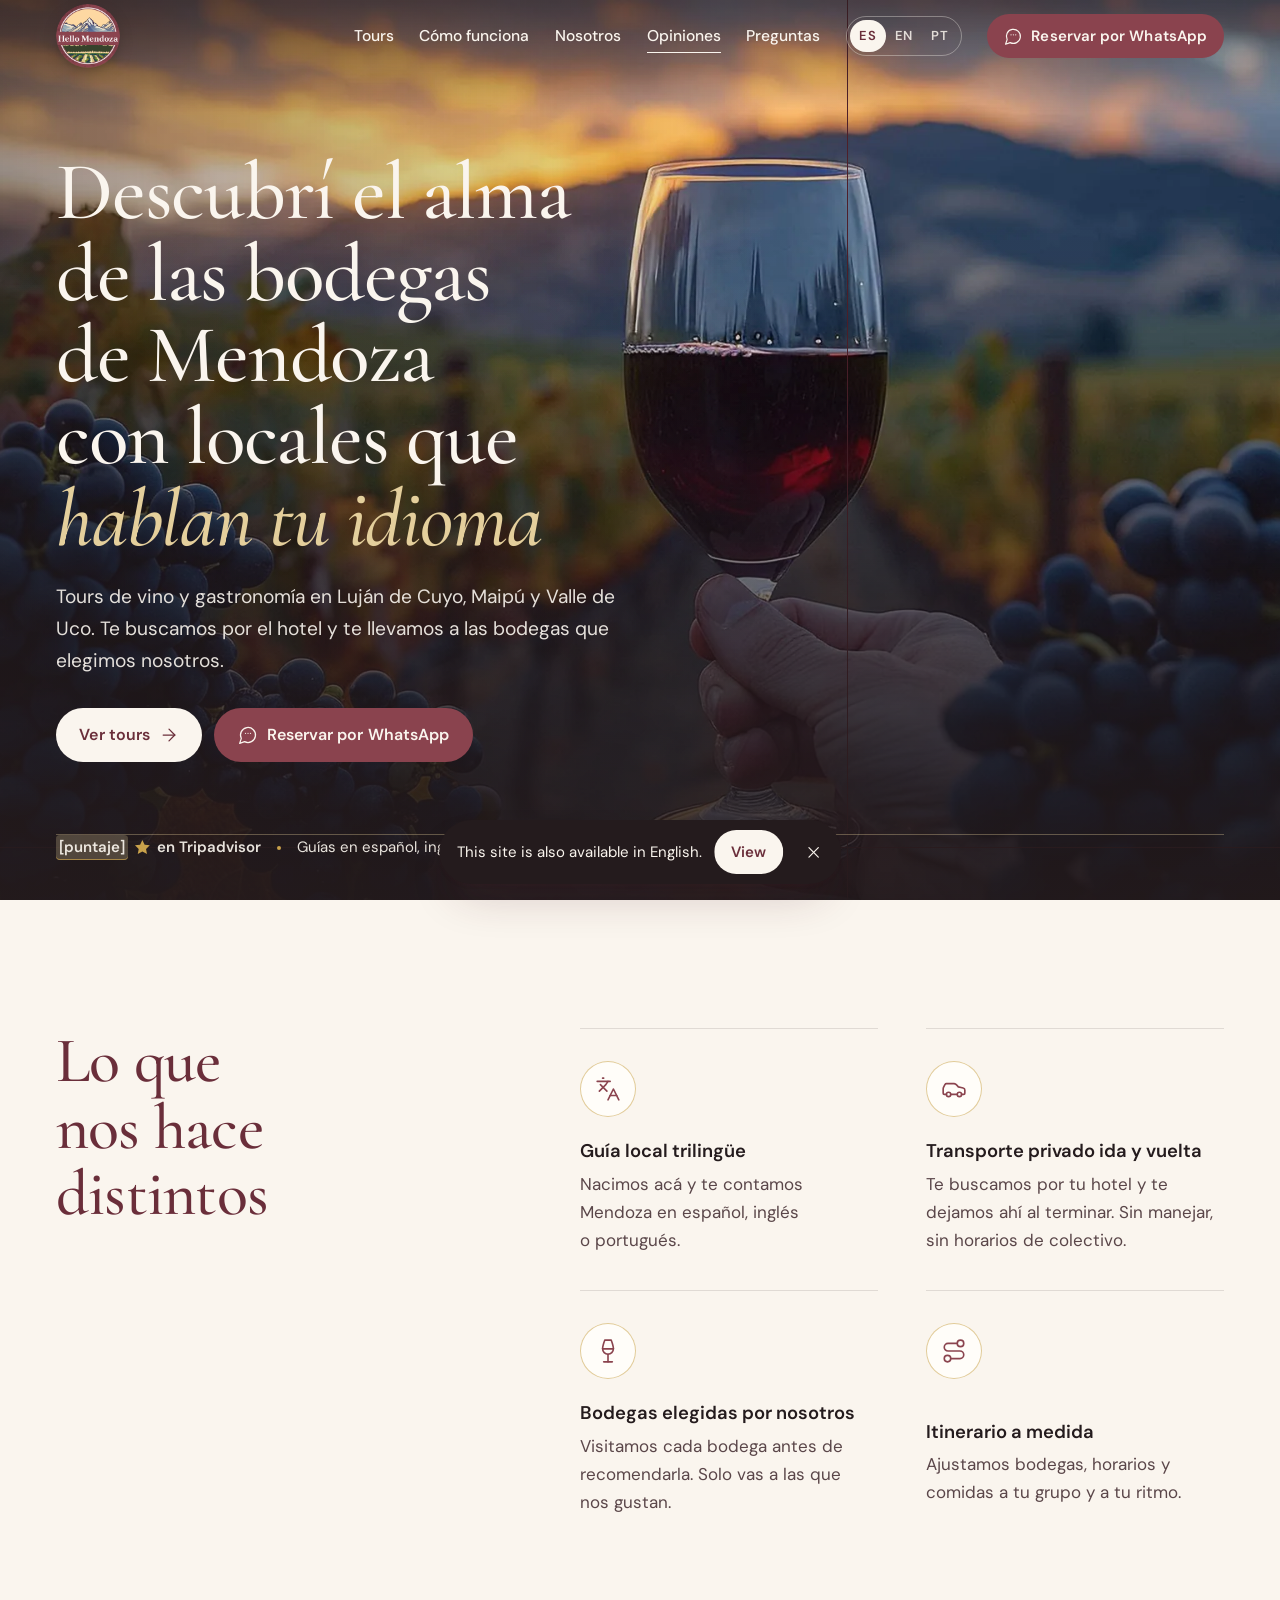
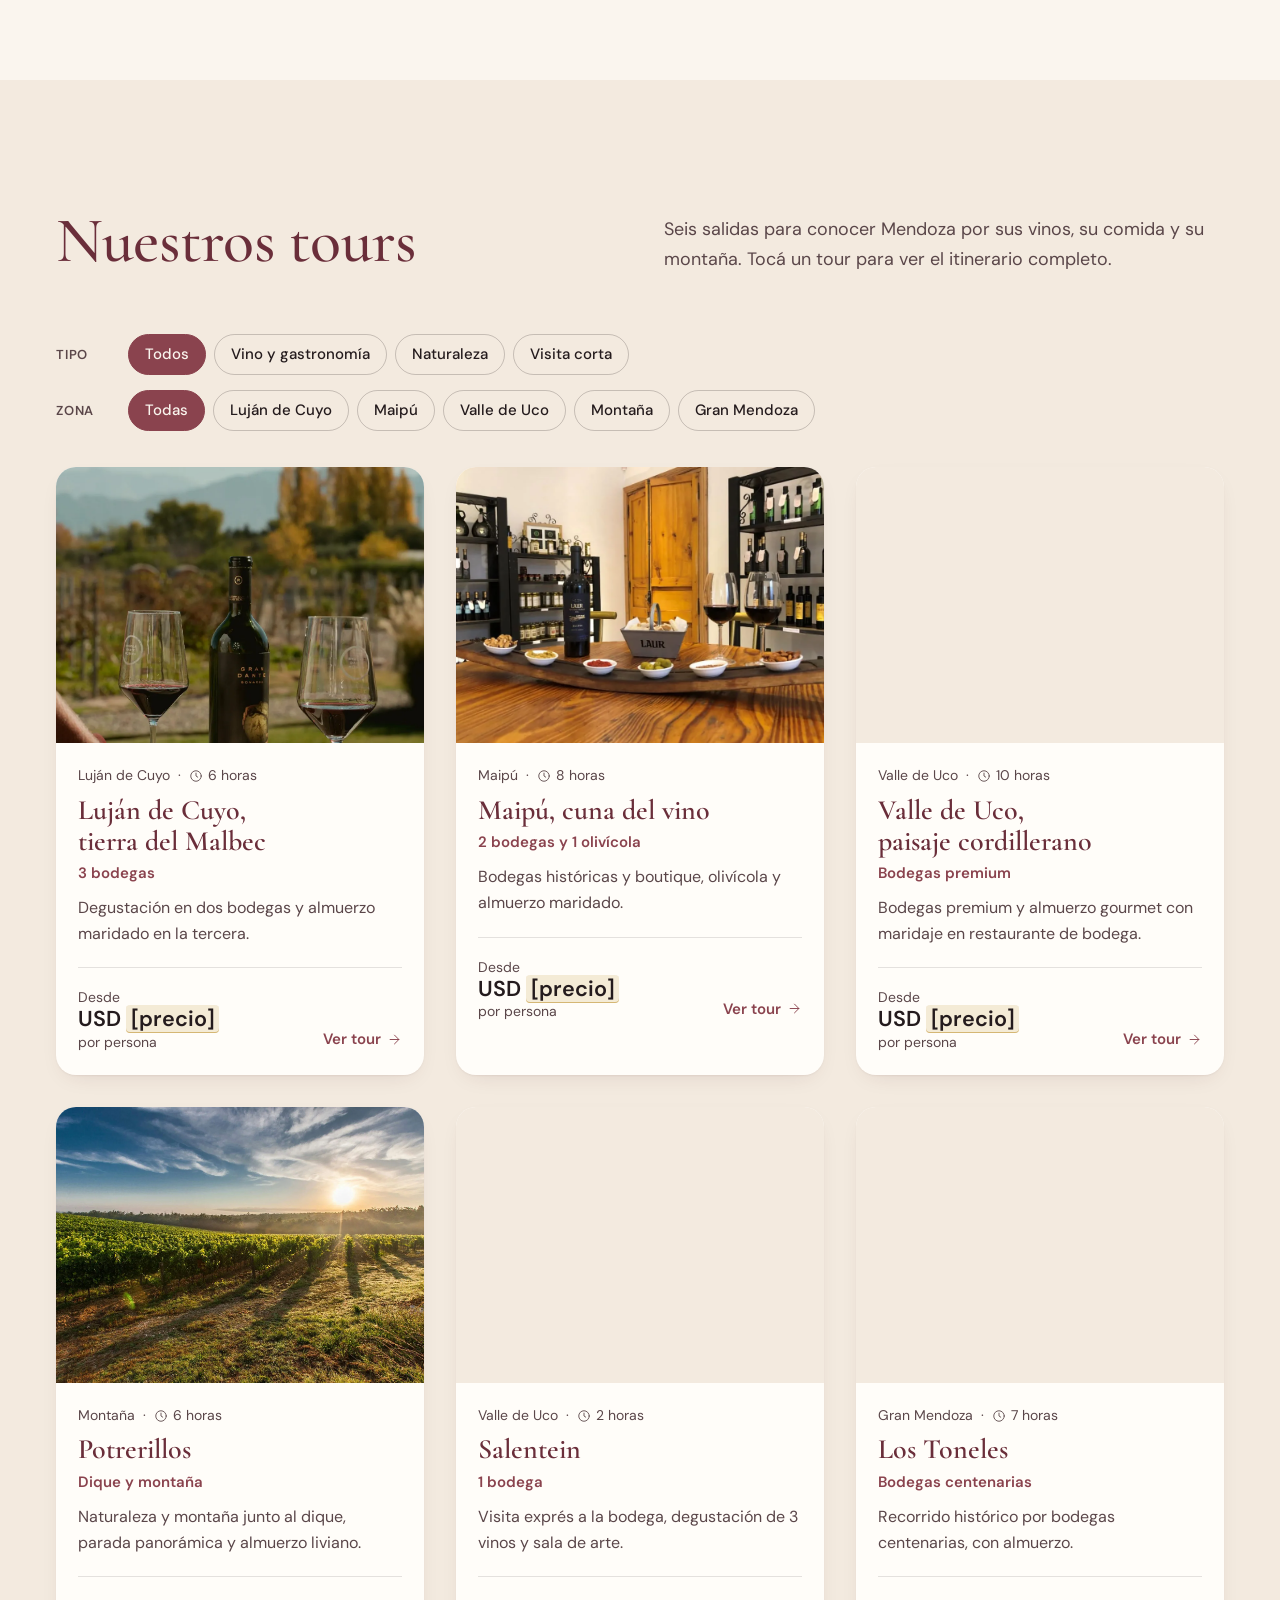
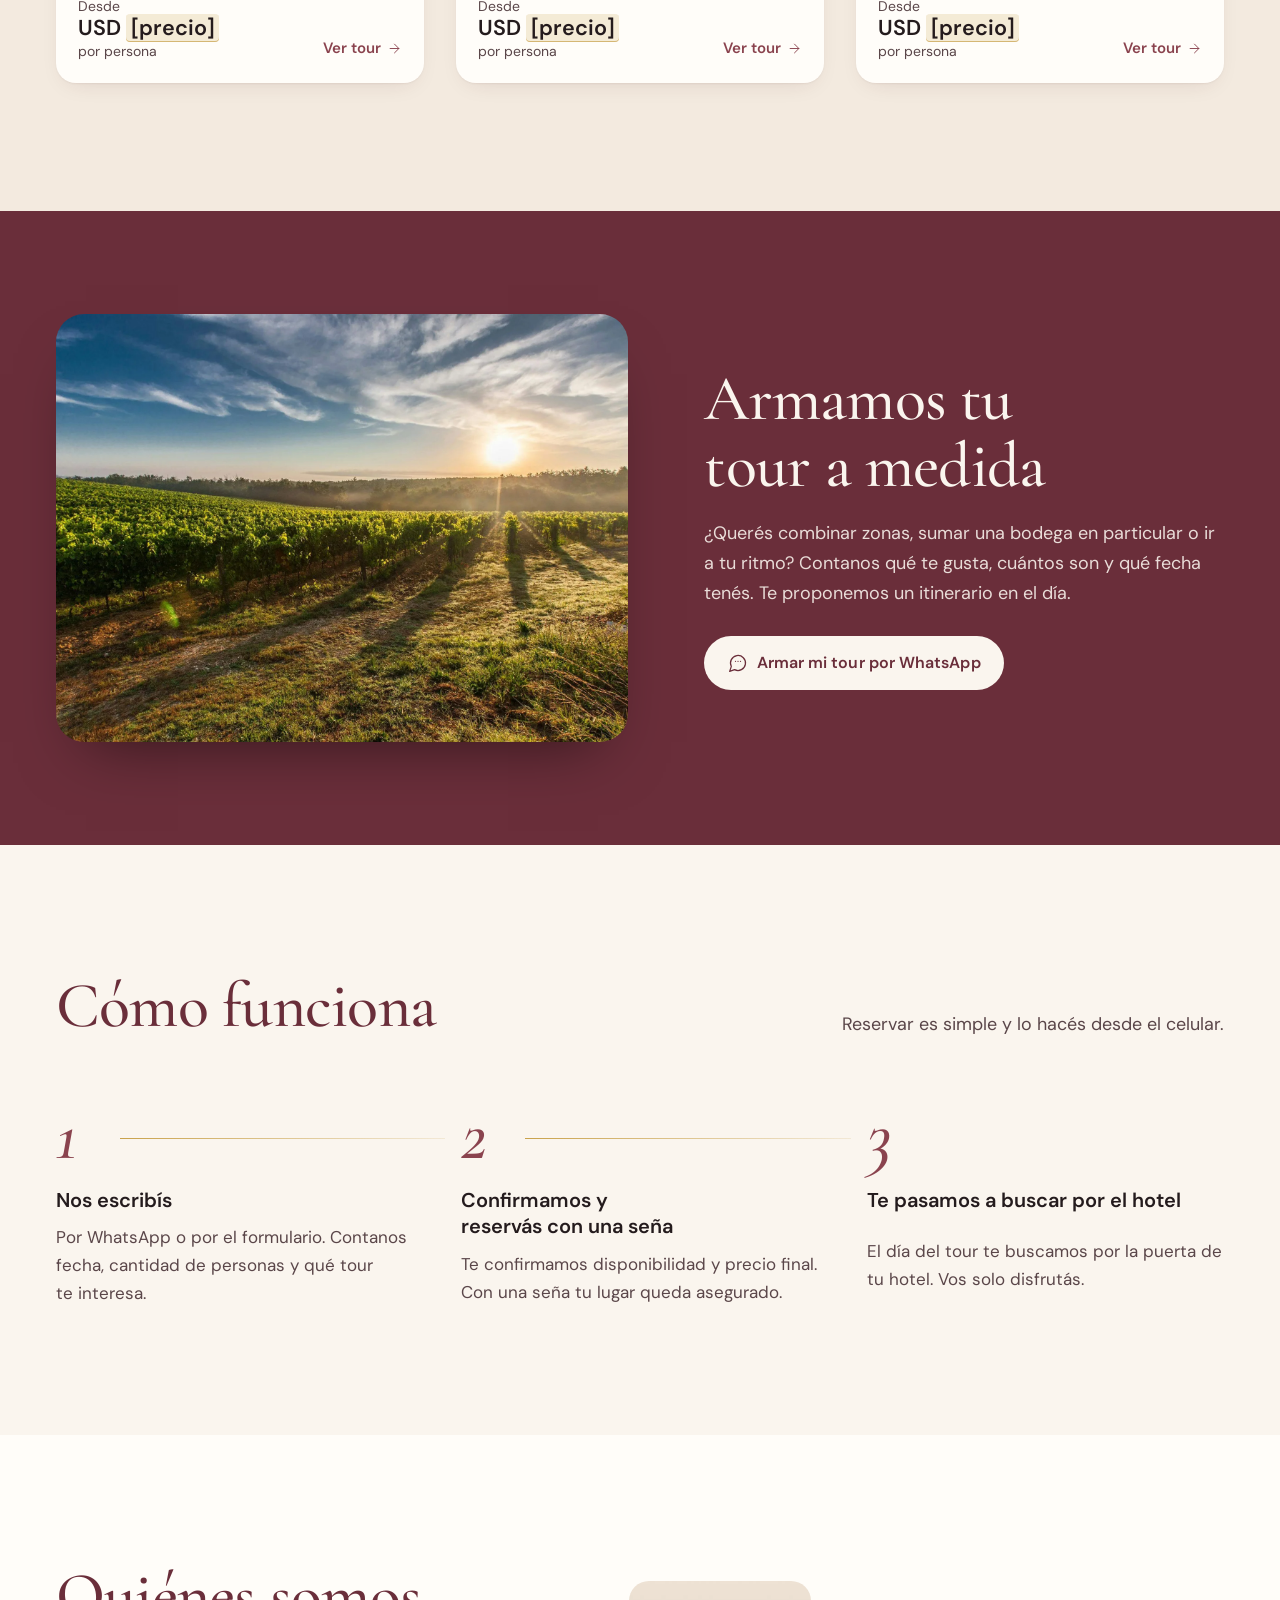
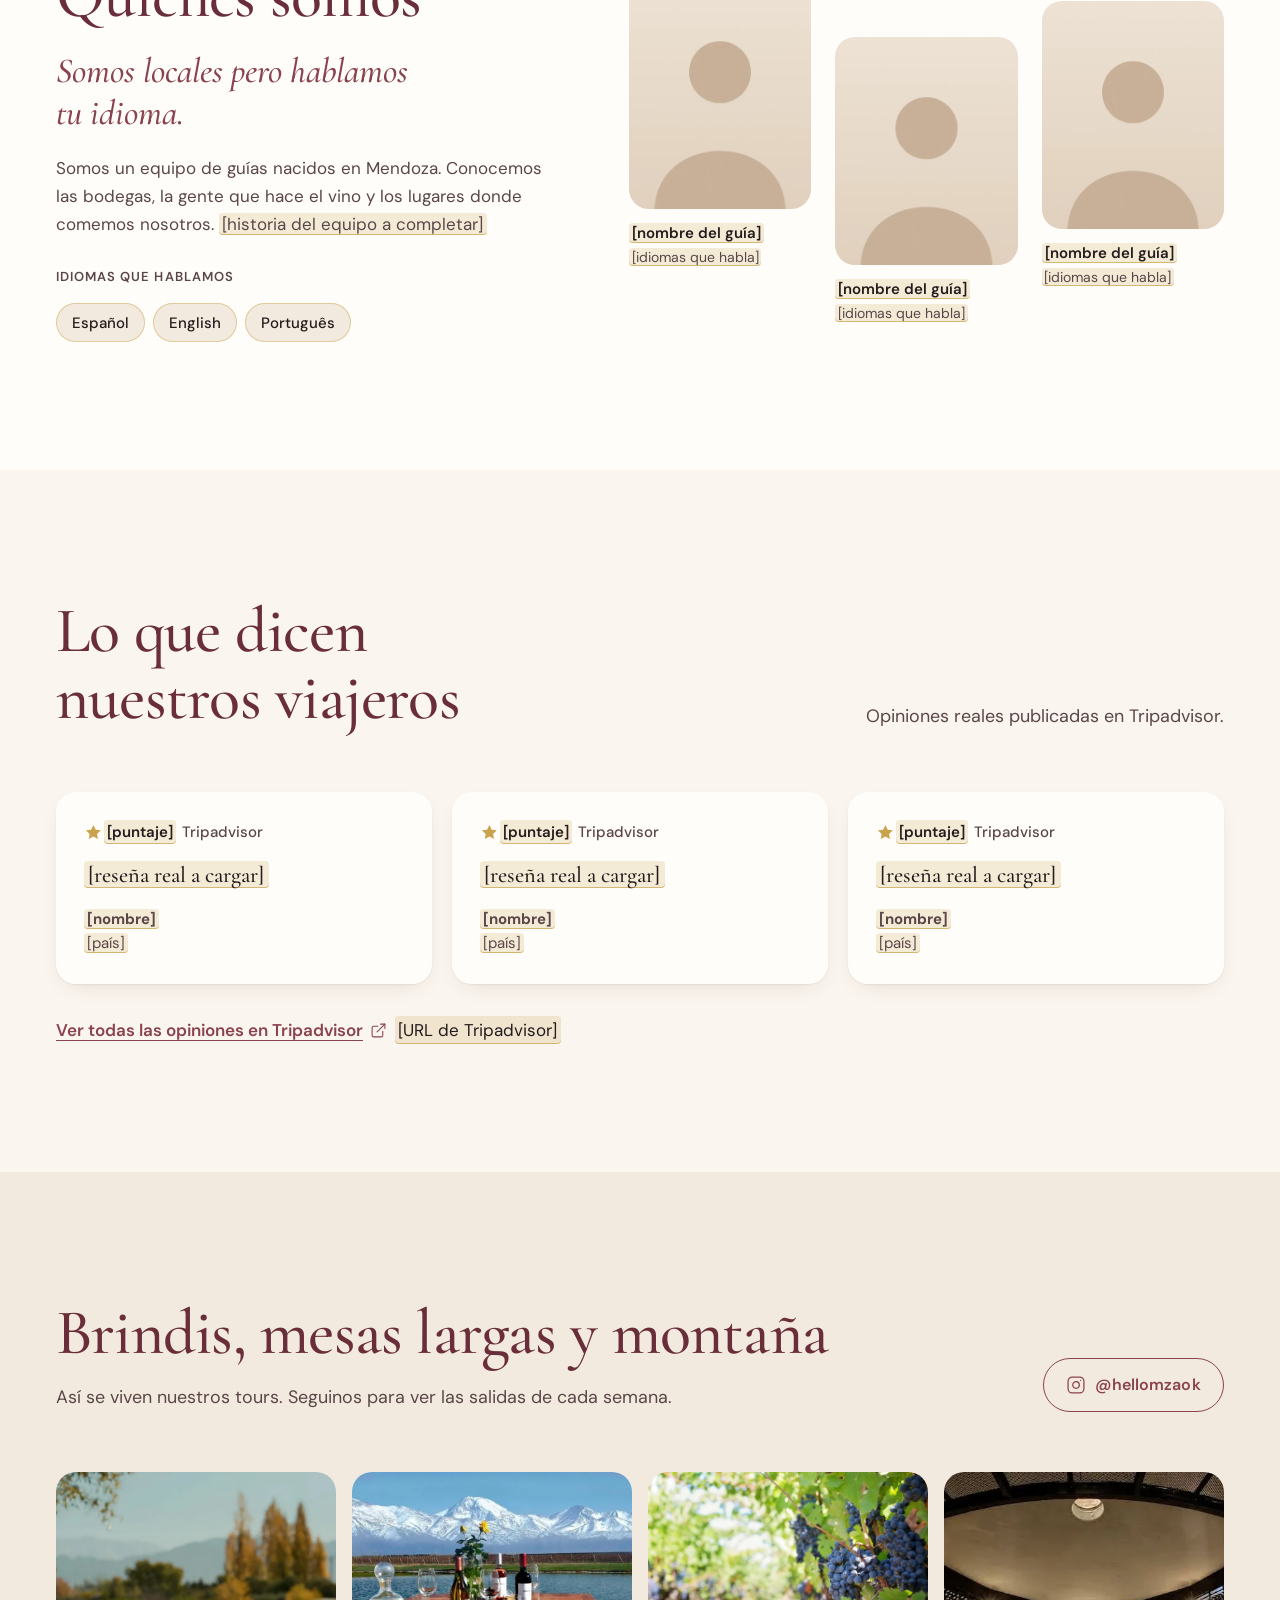
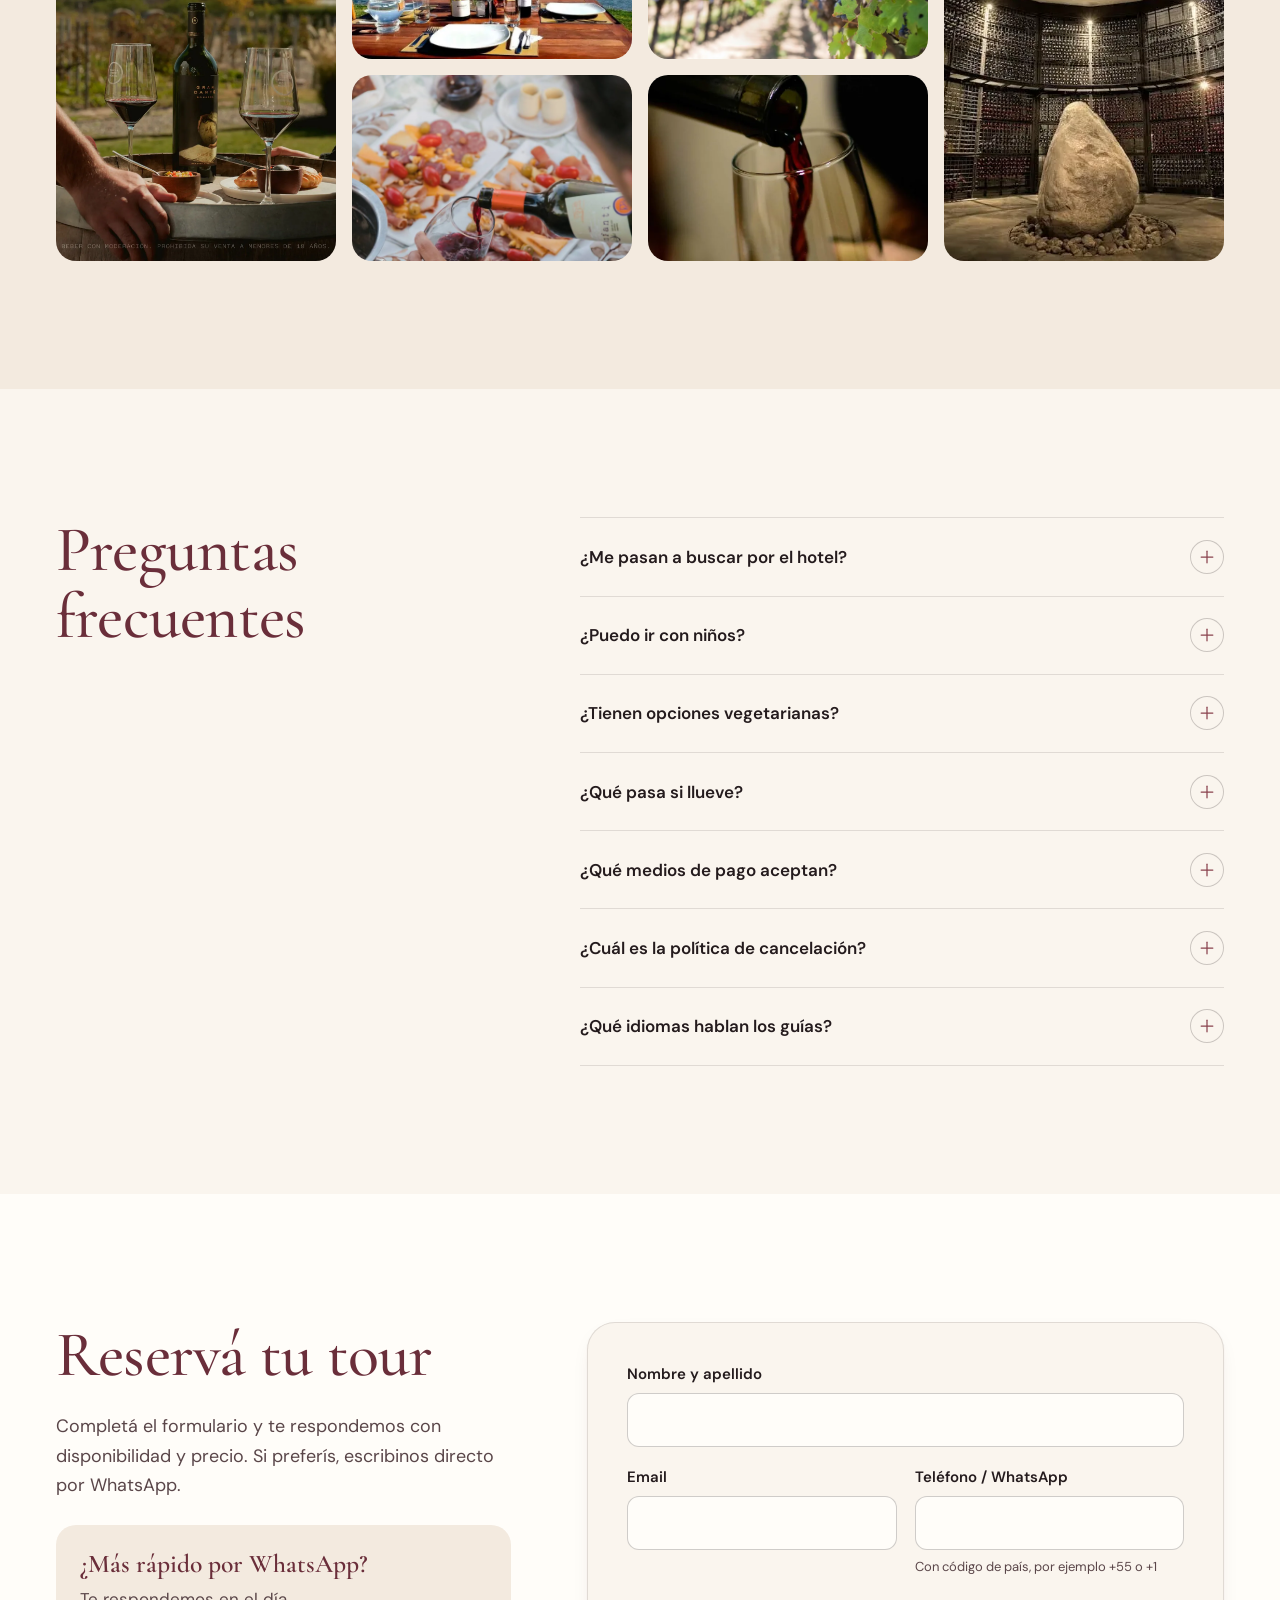
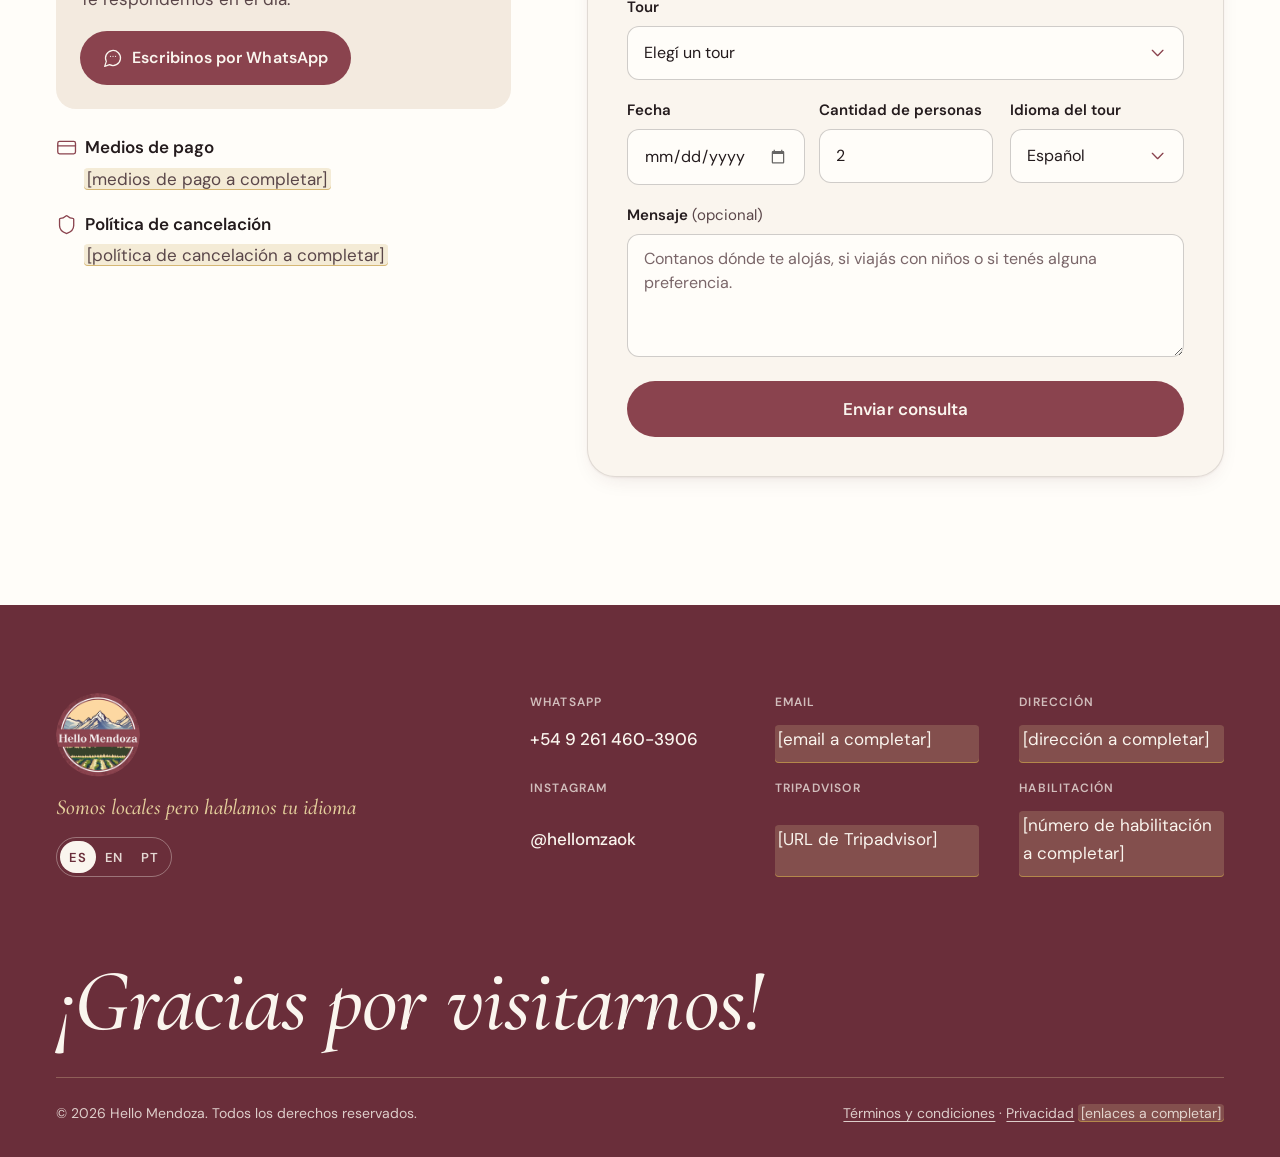
==== commit 7c46084f: "Versión simple del nuevo diseño (contenido.js) con fotos y logo reales Todo el contenido se edita en" ====
--- a/public/index.html
+++ b/public/index.html
@@ -1,399 +1,38 @@
 <!doctype html>
+<!-- No edites este archivo: el contenido se cambia en contenido.js -->
 <html lang="es-AR" data-lang="es">
 <head>
 <meta charset="utf-8">
 <meta name="viewport" content="width=device-width, initial-scale=1, viewport-fit=cover">
 <title>Tours de bodegas en Mendoza con guía local | Hello Mendoza</title>
 <meta name="description" content="Tours de bodegas en Mendoza con guía local en español, inglés y portugués y traslado desde tu hotel. Luján de Cuyo, Maipú y Valle de Uco. Reservá por WhatsApp.">
-<link rel="canonical" href="https://www.[tu-dominio].com/">
-<link rel="alternate" hreflang="es" href="https://www.[tu-dominio].com/">
-<link rel="alternate" hreflang="en" href="https://www.[tu-dominio].com/en/">
-<link rel="alternate" hreflang="pt" href="https://www.[tu-dominio].com/pt/">
-<link rel="alternate" hreflang="x-default" href="https://www.[tu-dominio].com/">
+<link rel="canonical" href="https://hellomendoza.com/">
+<link rel="alternate" hreflang="es" href="https://hellomendoza.com/">
+<link rel="alternate" hreflang="en" href="https://hellomendoza.com/en/">
+<link rel="alternate" hreflang="pt" href="https://hellomendoza.com/pt/">
+<link rel="alternate" hreflang="x-default" href="https://hellomendoza.com/">
 <meta name="theme-color" content="#6A2E3A">
 <meta property="og:type" content="website">
 <meta property="og:site_name" content="Hello Mendoza">
 <meta property="og:title" content="Tours de bodegas en Mendoza con guía local | Hello Mendoza">
 <meta property="og:description" content="Tours de bodegas en Mendoza con guía local en español, inglés y portugués y traslado desde tu hotel. Luján de Cuyo, Maipú y Valle de Uco. Reservá por WhatsApp.">
-<meta property="og:url" content="https://www.[tu-dominio].com/">
-<meta property="og:image" content="https://www.[tu-dominio].com/assets/img/og-image.jpg">
+<meta property="og:url" content="https://hellomendoza.com/">
+<meta property="og:image" content="https://hellomendoza.com/assets/img/og-image.jpg">
 <meta property="og:image:width" content="1200"><meta property="og:image:height" content="630">
-<meta property="og:image:alt" content="Viñedos de Mendoza al atardecer con la cordillera de los Andes">
 <meta property="og:locale" content="es_AR">
-<meta property="og:locale:alternate" content="en_US">
-<meta property="og:locale:alternate" content="pt_BR">
 <meta name="twitter:card" content="summary_large_image">
 <link rel="icon" href="assets/img/favicon.png" type="image/png">
 <link rel="apple-touch-icon" href="assets/img/apple-touch-icon.png">
 <link rel="preload" href="assets/fonts/dm-sans-latin-wght-normal.woff2" as="font" type="font/woff2" crossorigin>
 <link rel="preload" href="assets/fonts/cormorant-garamond-latin-500-normal.woff2" as="font" type="font/woff2" crossorigin>
-<link rel="preload" as="image" href="assets/img/hero-mobile-sm.webp" imagesrcset="assets/img/hero-mobile-sm.webp 800w, assets/img/hero-mobile-lg.webp 1080w" imagesizes="100vw" media="(max-width: 699px)" fetchpriority="high">
-<link rel="preload" as="image" href="assets/img/hero-desktop-lg.webp" imagesrcset="assets/img/hero-desktop-sm.webp 800w, assets/img/hero-desktop-lg.webp 1920w" imagesizes="100vw" media="(min-width: 700px)" fetchpriority="high">
-<link rel="stylesheet" href="assets/css/styles.css?v=mwcbpmo3">
-<script>(function(d){d.classList.add('js');try{if(matchMedia('(prefers-reduced-motion: no-preference)').matches)d.classList.add('anim');var s=localStorage.getItem('hm-lang'),m={es:'',en:'en/',pt:'pt/'};if(true&&s&&s!=='es'&&m[s]&&!/[?&]lang=es/.test(location.search))location.replace(''+m[s]+location.hash)}catch(e){}})(document.documentElement)</script>
-<script type="application/ld+json">{"@context":"https://schema.org","@type":"TravelAgency","name":"Hello Mendoza","slogan":"Somos locales pero hablamos tu idioma","description":"Tours de bodegas en Mendoza con guía local en español, inglés y portugués y traslado desde tu hotel. Luján de Cuyo, Maipú y Valle de Uco. Reservá por WhatsApp.","url":"https://www.[tu-dominio].com/","image":"https://www.[tu-dominio].com/assets/img/og-image.jpg","logo":"https://www.[tu-dominio].com/assets/img/logo.png","telephone":"+5492614603906","address":{"@type":"PostalAddress","addressLocality":"Mendoza","addressRegion":"Mendoza","addressCountry":"AR"},"areaServed":[{"@type":"Place","name":"Luján de Cuyo"},{"@type":"Place","name":"Maipú"},{"@type":"Place","name":"Valle de Uco"},{"@type":"Place","name":"Mendoza"}],"knowsLanguage":["es","en","pt"],"sameAs":["https://www.instagram.com/hellomzaok/"],"makesOffer":[{"@type":"Offer","itemOffered":{"@type":"TouristTrip","name":"Luján de Cuyo, tierra del Malbec","description":"Degustación en dos bodegas y almuerzo maridado en la tercera."}},{"@type":"Offer","itemOffered":{"@type":"TouristTrip","name":"Maipú, cuna del vino","description":"Bodegas históricas y boutique, olivícola y almuerzo maridado."}},{"@type":"Offer","itemOffered":{"@type":"TouristTrip","name":"Valle de Uco, paisaje cordillerano","description":"Bodegas premium y almuerzo gourmet con maridaje en restaurante de bodega."}},{"@type":"Offer","itemOffered":{"@type":"TouristTrip","name":"Potrerillos","description":"Naturaleza y montaña junto al dique, parada panorámica y almuerzo liviano."}},{"@type":"Offer","itemOffered":{"@type":"TouristTrip","name":"Salentein","description":"Visita exprés a la bodega, degustación de 3 vinos y sala de arte."}},{"@type":"Offer","itemOffered":{"@type":"TouristTrip","name":"Los Toneles","description":"Recorrido histórico por bodegas centenarias, con almuerzo."}}]}</script>
+<link rel="stylesheet" href="assets/css/styles.css?v=mwchv9x2">
+<script>(function(d){d.classList.add('js');addEventListener('error',function(e){if(e.filename&&/contenido\.js/.test(e.filename))window.HM_ERROR={line:e.lineno,msg:e.message}},true);try{if(matchMedia('(prefers-reduced-motion: no-preference)').matches)d.classList.add('anim');var s=localStorage.getItem('hm-lang'),m={es:'',en:'en/',pt:'pt/'};if(true&&s&&s!=='es'&&m[s]&&!/[?&]lang=es/.test(location.search))location.replace(''+m[s]+location.hash)}catch(e){}})(document.documentElement)</script>
+<script src="contenido.js?v=mwchv9x2" defer></script>
+<script src="assets/js/pagina.js?v=mwchv9x2" defer></script>
+<script src="assets/js/main.js?v=mwchv9x2" defer></script>
 </head>
 <body>
 <svg xmlns="http://www.w3.org/2000/svg" style="display:none"><symbol id="i-languages" viewBox="0 0 24 24" fill="none" stroke="currentColor" stroke-width="1.5" stroke-linecap="round" stroke-linejoin="round"><path d="m5 8 6 6"/><path d="m4 14 6-6 2-3"/><path d="M2 5h12"/><path d="M7 2h1"/><path d="m22 22-5-10-5 10"/><path d="M14 18h6"/></symbol><symbol id="i-van" viewBox="0 0 24 24" fill="none" stroke="currentColor" stroke-width="1.5" stroke-linecap="round" stroke-linejoin="round"><path d="M19 17h2c.6 0 1-.4 1-1v-3c0-.9-.7-1.7-1.5-1.9C18.7 10.6 16 10 16 10s-1.3-1.4-2.2-2.3c-.5-.4-1.1-.7-1.8-.7H5c-.6 0-1.1.4-1.4.9l-1.4 2.9A3.7 3.7 0 0 0 2 12v4c0 .6.4 1 1 1h2"/><circle cx="7" cy="17" r="2"/><path d="M9 17h6"/><circle cx="17" cy="17" r="2"/></symbol><symbol id="i-glass" viewBox="0 0 24 24" fill="none" stroke="currentColor" stroke-width="1.5" stroke-linecap="round" stroke-linejoin="round"><path d="M8 22h8"/><path d="M7 10h10"/><path d="M12 15v7"/><path d="M12 15a5 5 0 0 0 5-5c0-2-.5-4-2-8H9c-1.5 4-2 6-2 8a5 5 0 0 0 5 5Z"/></symbol><symbol id="i-route" viewBox="0 0 24 24" fill="none" stroke="currentColor" stroke-width="1.5" stroke-linecap="round" stroke-linejoin="round"><circle cx="6" cy="19" r="3"/><path d="M9 19h8.5a3.5 3.5 0 0 0 0-7h-11a3.5 3.5 0 0 1 0-7H15"/><circle cx="18" cy="5" r="3"/></symbol><symbol id="i-chat" viewBox="0 0 24 24" fill="none" stroke="currentColor" stroke-width="1.5" stroke-linecap="round" stroke-linejoin="round"><path d="M7.9 20A9 9 0 1 0 4 16.1L2 22Z"/><path d="M9 10h.01"/><path d="M12 10h.01"/><path d="M15 10h.01"/></symbol><symbol id="i-arrow" viewBox="0 0 24 24" fill="none" stroke="currentColor" stroke-width="1.5" stroke-linecap="round" stroke-linejoin="round"><path d="M5 12h14"/><path d="m12 5 7 7-7 7"/></symbol><symbol id="i-left" viewBox="0 0 24 24" fill="none" stroke="currentColor" stroke-width="1.5" stroke-linecap="round" stroke-linejoin="round"><path d="m15 18-6-6 6-6"/></symbol><symbol id="i-right" viewBox="0 0 24 24" fill="none" stroke="currentColor" stroke-width="1.5" stroke-linecap="round" stroke-linejoin="round"><path d="m9 18 6-6-6-6"/></symbol><symbol id="i-down" viewBox="0 0 24 24" fill="none" stroke="currentColor" stroke-width="1.5" stroke-linecap="round" stroke-linejoin="round"><path d="m6 9 6 6 6-6"/></symbol><symbol id="i-x" viewBox="0 0 24 24" fill="none" stroke="currentColor" stroke-width="1.5" stroke-linecap="round" stroke-linejoin="round"><path d="M18 6 6 18"/><path d="m6 6 12 12"/></symbol><symbol id="i-menu" viewBox="0 0 24 24" fill="none" stroke="currentColor" stroke-width="1.5" stroke-linecap="round" stroke-linejoin="round"><path d="M4 7h16"/><path d="M4 12h16"/><path d="M4 17h16"/></symbol><symbol id="i-clock" viewBox="0 0 24 24" fill="none" stroke="currentColor" stroke-width="1.5" stroke-linecap="round" stroke-linejoin="round"><circle cx="12" cy="12" r="9"/><path d="M12 7v5l3 2"/></symbol><symbol id="i-pin" viewBox="0 0 24 24" fill="none" stroke="currentColor" stroke-width="1.5" stroke-linecap="round" stroke-linejoin="round"><path d="M20 10c0 5-5.5 10.2-7.4 11.8a1 1 0 0 1-1.2 0C9.5 20.2 4 15 4 10a8 8 0 0 1 16 0"/><circle cx="12" cy="10" r="3"/></symbol><symbol id="i-check" viewBox="0 0 24 24" fill="none" stroke="currentColor" stroke-width="1.5" stroke-linecap="round" stroke-linejoin="round"><path d="M20 6 9 17l-5-5"/></symbol><symbol id="i-minus" viewBox="0 0 24 24" fill="none" stroke="currentColor" stroke-width="1.5" stroke-linecap="round" stroke-linejoin="round"><path d="M6 12h12"/></symbol><symbol id="i-plus" viewBox="0 0 24 24" fill="none" stroke="currentColor" stroke-width="1.5" stroke-linecap="round" stroke-linejoin="round"><path d="M12 5v14"/><path d="M5 12h14"/></symbol><symbol id="i-instagram" viewBox="0 0 24 24" fill="none" stroke="currentColor" stroke-width="1.5" stroke-linecap="round" stroke-linejoin="round"><rect x="2.5" y="2.5" width="19" height="19" rx="5"/><path d="M16 11.4A4 4 0 1 1 12.6 8a4 4 0 0 1 3.4 3.4z"/><path d="M17.5 6.5h.01"/></symbol><symbol id="i-mail" viewBox="0 0 24 24" fill="none" stroke="currentColor" stroke-width="1.5" stroke-linecap="round" stroke-linejoin="round"><rect x="2" y="4" width="20" height="16" rx="2"/><path d="m22 7-9 5.7a2 2 0 0 1-2 0L2 7"/></symbol><symbol id="i-baby" viewBox="0 0 24 24" fill="none" stroke="currentColor" stroke-width="1.5" stroke-linecap="round" stroke-linejoin="round"><path d="M9 12h.01"/><path d="M15 12h.01"/><path d="M10 16c.5.3 1.2.5 2 .5s1.5-.2 2-.5"/><path d="M19 6.3a9 9 0 0 1 1.8 3.9 2 2 0 0 1 0 3.6 9 9 0 0 1-17.6 0 2 2 0 0 1 0-3.6A9 9 0 0 1 12 3c2 0 3.5 1.1 3.5 2.5s-.9 2.5-2 2.5c-.8 0-1.5-.4-1.5-1"/></symbol><symbol id="i-expand" viewBox="0 0 24 24" fill="none" stroke="currentColor" stroke-width="1.5" stroke-linecap="round" stroke-linejoin="round"><path d="M15 3h6v6"/><path d="M9 21H3v-6"/><path d="M21 3l-7 7"/><path d="M3 21l7-7"/></symbol><symbol id="i-users" viewBox="0 0 24 24" fill="none" stroke="currentColor" stroke-width="1.5" stroke-linecap="round" stroke-linejoin="round"><path d="M16 21v-2a4 4 0 0 0-4-4H6a4 4 0 0 0-4 4v2"/><circle cx="9" cy="7" r="4"/><path d="M22 21v-2a4 4 0 0 0-3-3.9"/><path d="M16 3.1a4 4 0 0 1 0 7.8"/></symbol><symbol id="i-external" viewBox="0 0 24 24" fill="none" stroke="currentColor" stroke-width="1.5" stroke-linecap="round" stroke-linejoin="round"><path d="M15 3h6v6"/><path d="M10 14 21 3"/><path d="M18 13v6a2 2 0 0 1-2 2H5a2 2 0 0 1-2-2V8a2 2 0 0 1 2-2h6"/></symbol><symbol id="i-shield" viewBox="0 0 24 24" fill="none" stroke="currentColor" stroke-width="1.5" stroke-linecap="round" stroke-linejoin="round"><path d="M20 13c0 5-3.5 7.5-7.7 9a1 1 0 0 1-.7 0C7.5 20.5 4 18 4 13V6a1 1 0 0 1 1-1c2 0 4.5-1.2 6.2-2.7a1.2 1.2 0 0 1 1.6 0C14.5 3.8 17 5 19 5a1 1 0 0 1 1 1z"/></symbol><symbol id="i-card" viewBox="0 0 24 24" fill="none" stroke="currentColor" stroke-width="1.5" stroke-linecap="round" stroke-linejoin="round"><rect x="2" y="5" width="20" height="14" rx="2"/><path d="M2 10h20"/></symbol><symbol id="i-star" viewBox="0 0 24 24"><path fill="currentColor" d="M12 2.5l2.9 6 6.6.9-4.8 4.6 1.2 6.6L12 17.4l-5.9 3.2 1.2-6.6L2.5 9.4l6.6-.9z"/></symbol></svg>
-<a class="skip" href="#main">Saltar al contenido</a>
-
-<header class="bar" data-bar>
-  <div class="bar__in wrap">
-    <a class="brand" href="#top" aria-label="Hello Mendoza, inicio">
-      <img class="brand__img" src="assets/img/logo.png" alt="Hello Mendoza" width="96" height="96">
-    </a>
-    <nav class="nav" aria-label="Menú principal">
-      <ul class="nav__list" id="nav-list">
-        <li><a href="#tours">Tours</a></li><li><a href="#how">Cómo funciona</a></li><li><a href="#about">Nosotros</a></li><li><a href="#reviews">Opiniones</a></li><li><a href="#faq">Preguntas</a></li>
-        <li class="nav__cta-m"><a class="btn btn--primary btn--block" href="https://wa.me/5492614603906?text=%C2%A1Hola%20Hello%20Mendoza!%20Quiero%20consultar%20por%20un%20tour%20de%20bodegas." target="_blank" rel="noopener" data-wa="general"><svg class="ic" aria-hidden="true" focusable="false"><use href="#i-chat"/></svg>Reservar por WhatsApp</a></li>
-      </ul>
-    </nav>
-    <nav class="lang " aria-label="Idioma"><a href="" hreflang="es" lang="es" data-lang="es" aria-current="true" title="Español">ES</a><a href="en/" hreflang="en" lang="en" data-lang="en"  title="English">EN</a><a href="pt/" hreflang="pt" lang="pt" data-lang="pt"  title="Português">PT</a></nav>
-    <a class="btn btn--primary btn--sm bar__cta" href="https://wa.me/5492614603906?text=%C2%A1Hola%20Hello%20Mendoza!%20Quiero%20consultar%20por%20un%20tour%20de%20bodegas." target="_blank" rel="noopener" data-wa="general"><svg class="ic" aria-hidden="true" focusable="false"><use href="#i-chat"/></svg><span>Reservar por WhatsApp</span></a>
-    <button class="burger" type="button" aria-expanded="false" aria-controls="nav-list" data-open="Abrir menú" data-close="Cerrar menú" aria-label="Abrir menú"><svg class="ic burger__open" aria-hidden="true" focusable="false"><use href="#i-menu"/></svg><svg class="ic burger__close" aria-hidden="true" focusable="false"><use href="#i-x"/></svg></button>
-  </div>
-</header>
-
-<main id="main">
-<section class="hero" id="top" aria-labelledby="hero-title">
-  <picture class="hero__media">
-    <source media="(max-width: 699px)" srcset="assets/img/hero-mobile-sm.webp 800w, assets/img/hero-mobile-lg.webp 1080w" sizes="100vw">
-    <img src="assets/img/hero-desktop-lg.webp" srcset="assets/img/hero-desktop-sm.webp 800w, assets/img/hero-desktop-lg.webp 1920w" sizes="100vw" width="1920" height="1080" alt="Viñedos de Mendoza al atardecer con la cordillera de los Andes" fetchpriority="high">
-  </picture>
-  <div class="hero__in wrap">
-    <h1 class="hero__title" id="hero-title">Descubrí el alma de las bodegas de Mendoza con locales que <em>hablan tu idioma</em></h1>
-    <p class="hero__sub">Tours de vino y gastronomía en Luján de Cuyo, Maipú y Valle de Uco. Te buscamos por el hotel y te llevamos a las bodegas que elegimos nosotros.</p>
-    <div class="hero__ctas">
-      <a class="btn btn--light" href="#tours">Ver tours<svg class="ic" aria-hidden="true" focusable="false"><use href="#i-arrow"/></svg></a>
-      <a class="btn btn--primary" href="https://wa.me/5492614603906?text=%C2%A1Hola%20Hello%20Mendoza!%20Quiero%20consultar%20por%20un%20tour%20de%20bodegas." target="_blank" rel="noopener" data-wa="general"><svg class="ic" aria-hidden="true" focusable="false"><use href="#i-chat"/></svg>Reservar por WhatsApp</a>
-    </div>
-    <ul class="trust" role="list">
-      <li><a href="#"  class="trust__score"><span class="ph">[puntaje]</span> <svg class="ic ic--star" aria-hidden="true" focusable="false"><use href="#i-star"/></svg> en Tripadvisor</a></li>
-      <li>Guías en español, inglés y portugués</li><li>Traslado desde tu hotel</li>
-    </ul>
-  </div>
-</section>
-
-<section class="diffs section" aria-labelledby="diffs-title">
-  <div class="wrap diffs__grid">
-    <h2 class="h2 diffs__title reveal" id="diffs-title">Lo que nos hace distintos</h2>
-    <ul class="diffs__list" role="list">
-      <li class="diff reveal"><span class="diff__icon"><svg class="ic" aria-hidden="true" focusable="false"><use href="#i-languages"/></svg></span><h3 class="diff__title">Guía local trilingüe</h3><p>Nacimos acá y te contamos Mendoza en español, inglés o portugués.</p></li><li class="diff reveal"><span class="diff__icon"><svg class="ic" aria-hidden="true" focusable="false"><use href="#i-van"/></svg></span><h3 class="diff__title">Transporte privado ida y vuelta</h3><p>Te buscamos por tu hotel y te dejamos ahí al terminar. Sin manejar, sin horarios de colectivo.</p></li><li class="diff reveal"><span class="diff__icon"><svg class="ic" aria-hidden="true" focusable="false"><use href="#i-glass"/></svg></span><h3 class="diff__title">Bodegas elegidas por nosotros</h3><p>Visitamos cada bodega antes de recomendarla. Solo vas a las que nos gustan.</p></li><li class="diff reveal"><span class="diff__icon"><svg class="ic" aria-hidden="true" focusable="false"><use href="#i-route"/></svg></span><h3 class="diff__title">Itinerario a medida</h3><p>Ajustamos bodegas, horarios y comidas a tu grupo y a tu ritmo.</p></li>
-    </ul>
-  </div>
-</section>
-
-<section class="tours section" id="tours" aria-labelledby="tours-title">
-  <div class="wrap">
-    <div class="sec-head">
-      <h2 class="h2 reveal" id="tours-title">Nuestros tours</h2>
-      <p class="lede reveal">Seis salidas para conocer Mendoza por sus vinos, su comida y su montaña. Tocá un tour para ver el itinerario completo.</p>
-    </div>
-    <div class="filters" role="group" aria-label="Tipo / Zona">
-      <div class="filters__row">
-        <span class="filters__label" id="f-type">Tipo</span>
-        <div class="chips" role="group" aria-labelledby="f-type" data-filter="type">
-          <button type="button" class="chip" aria-pressed="true" data-value="all">Todos</button>
-          <button type="button" class="chip" aria-pressed="false" data-value="wine">Vino y gastronomía</button><button type="button" class="chip" aria-pressed="false" data-value="nature">Naturaleza</button><button type="button" class="chip" aria-pressed="false" data-value="express">Visita corta</button>
-        </div>
-      </div>
-      <div class="filters__row">
-        <span class="filters__label" id="f-zone">Zona</span>
-        <div class="chips" role="group" aria-labelledby="f-zone" data-filter="zone">
-          <button type="button" class="chip" aria-pressed="true" data-value="all">Todas</button>
-          <button type="button" class="chip" aria-pressed="false" data-value="lujan">Luján de Cuyo</button><button type="button" class="chip" aria-pressed="false" data-value="maipu">Maipú</button><button type="button" class="chip" aria-pressed="false" data-value="uco">Valle de Uco</button><button type="button" class="chip" aria-pressed="false" data-value="mountain">Montaña</button><button type="button" class="chip" aria-pressed="false" data-value="city">Gran Mendoza</button>
-        </div>
-      </div>
-    </div>
-    <p class="sr-only" aria-live="polite" data-count></p>
-    <ul class="grid-tours" role="list">
-      <li class="tour reveal" data-type="wine" data-zone="lujan" data-id="lujan">
-        <div class="tour__media"><img class="" src="assets/img/tour-lujan-1-sm.webp" srcset="assets/img/tour-lujan-1-sm.webp 800w, assets/img/tour-lujan-1-lg.webp 1600w" sizes="(min-width: 1100px) 33vw, (min-width: 700px) 50vw, 100vw" width="1600" height="1067" alt="Dos copas y una botella de vino sobre una tabla, con la cordillera de fondo" loading="lazy" decoding="async"></div>
-        <div class="tour__body">
-          <p class="tour__meta"><span>Luján de Cuyo</span><span aria-hidden="true">·</span><span><svg class="ic ic--sm" aria-hidden="true" focusable="false"><use href="#i-clock"/></svg>6 horas</span></p>
-          <h3 class="tour__name"><a href="#tour-lujan" data-tour="lujan" aria-haspopup="dialog">Luján de Cuyo, tierra del Malbec</a></h3>
-          <p class="tour__stops">3 bodegas</p>
-          <p class="tour__line">Degustación en dos bodegas y almuerzo maridado en la tercera.</p>
-          <div class="tour__foot">
-            <p class="tour__price"><span>Desde</span> <strong>USD <span class="ph">[precio]</span></strong> <span>por persona</span></p>
-            <span class="tour__more" aria-hidden="true">Ver tour<svg class="ic ic--sm" aria-hidden="true" focusable="false"><use href="#i-arrow"/></svg></span>
-          </div>
-        </div>
-      </li><li class="tour reveal" data-type="wine" data-zone="maipu" data-id="maipu">
-        <div class="tour__media"><img class="" src="assets/img/tour-maipu-1-sm.webp" srcset="assets/img/tour-maipu-1-sm.webp 800w, assets/img/tour-maipu-1-lg.webp 1600w" sizes="(min-width: 1100px) 33vw, (min-width: 700px) 50vw, 100vw" width="1600" height="1067" alt="Tabla de degustación con copas de vino en una bodega de Maipú" loading="lazy" decoding="async"></div>
-        <div class="tour__body">
-          <p class="tour__meta"><span>Maipú</span><span aria-hidden="true">·</span><span><svg class="ic ic--sm" aria-hidden="true" focusable="false"><use href="#i-clock"/></svg>8 horas</span></p>
-          <h3 class="tour__name"><a href="#tour-maipu" data-tour="maipu" aria-haspopup="dialog">Maipú, cuna del vino</a></h3>
-          <p class="tour__stops">2 bodegas y 1 olivícola</p>
-          <p class="tour__line">Bodegas históricas y boutique, olivícola y almuerzo maridado.</p>
-          <div class="tour__foot">
-            <p class="tour__price"><span>Desde</span> <strong>USD <span class="ph">[precio]</span></strong> <span>por persona</span></p>
-            <span class="tour__more" aria-hidden="true">Ver tour<svg class="ic ic--sm" aria-hidden="true" focusable="false"><use href="#i-arrow"/></svg></span>
-          </div>
-        </div>
-      </li><li class="tour reveal" data-type="wine" data-zone="uco" data-id="uco">
-        <div class="tour__media"><img class="" src="assets/img/tour-uco-1-sm.webp" srcset="assets/img/tour-uco-1-sm.webp 800w, assets/img/tour-uco-1-lg.webp 1600w" sizes="(min-width: 1100px) 33vw, (min-width: 700px) 50vw, 100vw" width="1600" height="1067" alt="Botellas y copas de tinto frente a un lago con la cordillera de fondo" loading="lazy" decoding="async"></div>
-        <div class="tour__body">
-          <p class="tour__meta"><span>Valle de Uco</span><span aria-hidden="true">·</span><span><svg class="ic ic--sm" aria-hidden="true" focusable="false"><use href="#i-clock"/></svg>10 horas</span></p>
-          <h3 class="tour__name"><a href="#tour-uco" data-tour="uco" aria-haspopup="dialog">Valle de Uco, paisaje cordillerano</a></h3>
-          <p class="tour__stops">Bodegas premium</p>
-          <p class="tour__line">Bodegas premium y almuerzo gourmet con maridaje en restaurante de bodega.</p>
-          <div class="tour__foot">
-            <p class="tour__price"><span>Desde</span> <strong>USD <span class="ph">[precio]</span></strong> <span>por persona</span></p>
-            <span class="tour__more" aria-hidden="true">Ver tour<svg class="ic ic--sm" aria-hidden="true" focusable="false"><use href="#i-arrow"/></svg></span>
-          </div>
-        </div>
-      </li><li class="tour reveal" data-type="nature" data-zone="mountain" data-id="potrerillos">
-        <div class="tour__media"><img class="" src="assets/img/tour-potrerillos-1-sm.webp" srcset="assets/img/tour-potrerillos-1-sm.webp 800w, assets/img/tour-potrerillos-1-lg.webp 1600w" sizes="(min-width: 1100px) 33vw, (min-width: 700px) 50vw, 100vw" width="1600" height="1067" alt="Viñedo de Mendoza al atardecer con el sol entre las hileras" loading="lazy" decoding="async"></div>
-        <div class="tour__body">
-          <p class="tour__meta"><span>Montaña</span><span aria-hidden="true">·</span><span><svg class="ic ic--sm" aria-hidden="true" focusable="false"><use href="#i-clock"/></svg>6 horas</span></p>
-          <h3 class="tour__name"><a href="#tour-potrerillos" data-tour="potrerillos" aria-haspopup="dialog">Potrerillos</a></h3>
-          <p class="tour__stops">Dique y montaña</p>
-          <p class="tour__line">Naturaleza y montaña junto al dique, parada panorámica y almuerzo liviano.</p>
-          <div class="tour__foot">
-            <p class="tour__price"><span>Desde</span> <strong>USD <span class="ph">[precio]</span></strong> <span>por persona</span></p>
-            <span class="tour__more" aria-hidden="true">Ver tour<svg class="ic ic--sm" aria-hidden="true" focusable="false"><use href="#i-arrow"/></svg></span>
-          </div>
-        </div>
-      </li><li class="tour reveal" data-type="express" data-zone="uco" data-id="salentein">
-        <div class="tour__media"><img class="" src="assets/img/tour-salentein-1-sm.webp" srcset="assets/img/tour-salentein-1-sm.webp 800w, assets/img/tour-salentein-1-lg.webp 1600w" sizes="(min-width: 1100px) 33vw, (min-width: 700px) 50vw, 100vw" width="1600" height="1067" alt="Racimos de uvas tintas entre las hileras de un viñedo" loading="lazy" decoding="async"></div>
-        <div class="tour__body">
-          <p class="tour__meta"><span>Valle de Uco</span><span aria-hidden="true">·</span><span><svg class="ic ic--sm" aria-hidden="true" focusable="false"><use href="#i-clock"/></svg>2 horas</span></p>
-          <h3 class="tour__name"><a href="#tour-salentein" data-tour="salentein" aria-haspopup="dialog">Salentein</a></h3>
-          <p class="tour__stops">1 bodega</p>
-          <p class="tour__line">Visita exprés a la bodega, degustación de 3 vinos y sala de arte.</p>
-          <div class="tour__foot">
-            <p class="tour__price"><span>Desde</span> <strong>USD <span class="ph">[precio]</span></strong> <span>por persona</span></p>
-            <span class="tour__more" aria-hidden="true">Ver tour<svg class="ic ic--sm" aria-hidden="true" focusable="false"><use href="#i-arrow"/></svg></span>
-          </div>
-        </div>
-      </li><li class="tour reveal" data-type="wine" data-zone="city" data-id="toneles">
-        <div class="tour__media"><img class="" src="assets/img/tour-toneles-1-sm.webp" srcset="assets/img/tour-toneles-1-sm.webp 800w, assets/img/tour-toneles-1-lg.webp 1600w" sizes="(min-width: 1100px) 33vw, (min-width: 700px) 50vw, 100vw" width="1600" height="1067" alt="Dos copas de vino blanco en una degustación" loading="lazy" decoding="async"></div>
-        <div class="tour__body">
-          <p class="tour__meta"><span>Gran Mendoza</span><span aria-hidden="true">·</span><span><svg class="ic ic--sm" aria-hidden="true" focusable="false"><use href="#i-clock"/></svg>7 horas</span></p>
-          <h3 class="tour__name"><a href="#tour-toneles" data-tour="toneles" aria-haspopup="dialog">Los Toneles</a></h3>
-          <p class="tour__stops">Bodegas centenarias</p>
-          <p class="tour__line">Recorrido histórico por bodegas centenarias, con almuerzo.</p>
-          <div class="tour__foot">
-            <p class="tour__price"><span>Desde</span> <strong>USD <span class="ph">[precio]</span></strong> <span>por persona</span></p>
-            <span class="tour__more" aria-hidden="true">Ver tour<svg class="ic ic--sm" aria-hidden="true" focusable="false"><use href="#i-arrow"/></svg></span>
-          </div>
-        </div>
-      </li>
-    </ul>
-    <div class="tours__empty" hidden data-empty><p>No hay tours con esos filtros.</p><button type="button" class="btn btn--outline btn--sm" data-reset>Ver todos</button></div>
-  </div>
-</section>
-
-<section class="custom" aria-labelledby="custom-title">
-  <div class="wrap custom__grid">
-    <div class="custom__media reveal"><img class="" src="assets/img/custom-tour-sm.webp" srcset="assets/img/custom-tour-sm.webp 800w, assets/img/custom-tour-lg.webp 1600w" sizes="(min-width: 900px) 50vw, 100vw" width="1600" height="1067" alt="Viñedo de Mendoza al atardecer con el sol entre las nubes" loading="lazy" decoding="async"></div>
-    <div class="custom__body">
-      <h2 class="h2 reveal" id="custom-title">Armamos tu tour a medida</h2>
-      <p class="reveal">¿Querés combinar zonas, sumar una bodega en particular o ir a tu ritmo? Contanos qué te gusta, cuántos son y qué fecha tenés. Te proponemos un itinerario en el día.</p>
-      <a class="btn btn--light reveal" href="https://wa.me/5492614603906?text=%C2%A1Hola%20Hello%20Mendoza!%20Quiero%20armar%20un%20tour%20a%20medida.%20Somos%20%5Bcantidad%5D%20personas%20y%20nos%20gustar%C3%ADa%20ir%20el%20%5Bfecha%5D." target="_blank" rel="noopener" data-wa="custom"><svg class="ic" aria-hidden="true" focusable="false"><use href="#i-chat"/></svg>Armar mi tour por WhatsApp</a>
-    </div>
-  </div>
-</section>
-
-<section class="how section" id="how" aria-labelledby="how-title">
-  <div class="wrap">
-    <div class="sec-head">
-      <h2 class="h2 reveal" id="how-title">Cómo funciona</h2>
-      <p class="lede reveal">Reservar es simple y lo hacés desde el celular.</p>
-    </div>
-    <ol class="steps">
-      <li class="step reveal"><span class="step__n" aria-hidden="true">1</span><h3 class="step__title">Nos escribís</h3><p>Por WhatsApp o por el formulario. Contanos fecha, cantidad de personas y qué tour te interesa.</p></li><li class="step reveal"><span class="step__n" aria-hidden="true">2</span><h3 class="step__title">Confirmamos y reservás con una seña</h3><p>Te confirmamos disponibilidad y precio final. Con una seña tu lugar queda asegurado.</p></li><li class="step reveal"><span class="step__n" aria-hidden="true">3</span><h3 class="step__title">Te pasamos a buscar por el hotel</h3><p>El día del tour te buscamos por la puerta de tu hotel. Vos solo disfrutás.</p></li>
-    </ol>
-  </div>
-</section>
-
-<section class="about section" id="about" aria-labelledby="about-title">
-  <div class="wrap about__grid">
-    <div class="about__text">
-      <h2 class="h2 reveal" id="about-title">Quiénes somos</h2>
-      <p class="about__lead reveal">Somos locales pero hablamos tu idioma.</p>
-      <p class="reveal">Somos un equipo de guías nacidos en Mendoza. Conocemos las bodegas, la gente que hace el vino y los lugares donde comemos nosotros. <span class="ph">[historia del equipo a completar]</span></p>
-      <h3 class="about__langs-title reveal">Idiomas que hablamos</h3>
-      <ul class="pills reveal" role="list"><li lang="es">Español</li><li lang="en">English</li><li lang="pt">Português</li></ul>
-    </div>
-    <ul class="guides" role="list">
-      <li class="guide reveal"><div class="guide__photo"><img class="" src="assets/img/guide-1-sm.webp" srcset="assets/img/guide-1-sm.webp 800w, assets/img/guide-1-lg.webp 800w" sizes="(min-width: 900px) 18vw, 45vw" width="800" height="1000" alt="[foto real del guía a cargar]" loading="lazy" decoding="async"></div><p class="guide__name"><span class="ph">[nombre del guía]</span></p><p class="guide__role"><span class="ph">[idiomas que habla]</span></p></li><li class="guide reveal"><div class="guide__photo"><img class="" src="assets/img/guide-2-sm.webp" srcset="assets/img/guide-2-sm.webp 800w, assets/img/guide-2-lg.webp 800w" sizes="(min-width: 900px) 18vw, 45vw" width="800" height="1000" alt="[foto real del guía a cargar]" loading="lazy" decoding="async"></div><p class="guide__name"><span class="ph">[nombre del guía]</span></p><p class="guide__role"><span class="ph">[idiomas que habla]</span></p></li><li class="guide reveal"><div class="guide__photo"><img class="" src="assets/img/guide-3-sm.webp" srcset="assets/img/guide-3-sm.webp 800w, assets/img/guide-3-lg.webp 800w" sizes="(min-width: 900px) 18vw, 45vw" width="800" height="1000" alt="[foto real del guía a cargar]" loading="lazy" decoding="async"></div><p class="guide__name"><span class="ph">[nombre del guía]</span></p><p class="guide__role"><span class="ph">[idiomas que habla]</span></p></li>
-    </ul>
-  </div>
-</section>
-
-<section class="reviews section" id="reviews" aria-labelledby="reviews-title">
-  <div class="wrap">
-    <div class="sec-head">
-      <h2 class="h2 reveal" id="reviews-title">Lo que dicen nuestros viajeros</h2>
-      <p class="lede reveal">Opiniones reales publicadas en Tripadvisor.</p>
-    </div>
-    <ul class="review-list" role="list">
-      <li class="review reveal">
-        <figure>
-          <p class="review__score"><span class="review__stars" aria-hidden="true"><svg class="ic ic--star" aria-hidden="true" focusable="false"><use href="#i-star"/></svg></span> <span class="ph">[puntaje]</span> <span class="review__src">· Tripadvisor</span></p>
-          <blockquote><p><span class="ph">[reseña real a cargar]</span></p></blockquote>
-          <figcaption><strong><span class="ph">[nombre]</span></strong> <span><span class="ph">[país]</span></span></figcaption>
-        </figure>
-      </li><li class="review reveal">
-        <figure>
-          <p class="review__score"><span class="review__stars" aria-hidden="true"><svg class="ic ic--star" aria-hidden="true" focusable="false"><use href="#i-star"/></svg></span> <span class="ph">[puntaje]</span> <span class="review__src">· Tripadvisor</span></p>
-          <blockquote><p><span class="ph">[reseña real a cargar]</span></p></blockquote>
-          <figcaption><strong><span class="ph">[nombre]</span></strong> <span><span class="ph">[país]</span></span></figcaption>
-        </figure>
-      </li><li class="review reveal">
-        <figure>
-          <p class="review__score"><span class="review__stars" aria-hidden="true"><svg class="ic ic--star" aria-hidden="true" focusable="false"><use href="#i-star"/></svg></span> <span class="ph">[puntaje]</span> <span class="review__src">· Tripadvisor</span></p>
-          <blockquote><p><span class="ph">[reseña real a cargar]</span></p></blockquote>
-          <figcaption><strong><span class="ph">[nombre]</span></strong> <span><span class="ph">[país]</span></span></figcaption>
-        </figure>
-      </li>
-    </ul>
-    <p class="reviews__cta reveal"><a class="link" href="#" >Ver todas las opiniones en Tripadvisor<svg class="ic ic--sm" aria-hidden="true" focusable="false"><use href="#i-external"/></svg></a> <span class="ph">[URL de Tripadvisor]</span></p>
-  </div>
-</section>
-
-<section class="gallery section" aria-labelledby="gallery-title">
-  <div class="wrap">
-    <div class="sec-head sec-head--row">
-      <div>
-        <h2 class="h2 reveal" id="gallery-title">Brindis, mesas largas y montaña</h2>
-        <p class="lede reveal">Así se viven nuestros tours. Seguinos para ver las salidas de cada semana.</p>
-      </div>
-      <a class="btn btn--outline reveal" href="https://www.instagram.com/hellomzaok/" target="_blank" rel="noopener"><svg class="ic" aria-hidden="true" focusable="false"><use href="#i-instagram"/></svg>@hellomzaok</a>
-    </div>
-    <ul class="gal" role="list">
-      <li class="gal__item gal__item--tall reveal"><img class="" src="assets/img/gallery-1-sm.webp" srcset="assets/img/gallery-1-sm.webp 800w, assets/img/gallery-1-lg.webp 1200w" sizes="(min-width: 900px) 25vw, 50vw" width="1200" height="1500" alt="Dos copas y una botella de vino sobre una tabla, con la cordillera de fondo" loading="lazy" decoding="async"></li><li class="gal__item  reveal"><img class="" src="assets/img/gallery-2-sm.webp" srcset="assets/img/gallery-2-sm.webp 800w, assets/img/gallery-2-lg.webp 1200w" sizes="(min-width: 900px) 25vw, 50vw" width="1200" height="800" alt="Mesa servida junto a un lago con la cordillera nevada de fondo" loading="lazy" decoding="async"></li><li class="gal__item  reveal"><img class="" src="assets/img/gallery-3-sm.webp" srcset="assets/img/gallery-3-sm.webp 800w, assets/img/gallery-3-lg.webp 1200w" sizes="(min-width: 900px) 25vw, 50vw" width="1200" height="800" alt="Racimos de uvas tintas entre las hileras de un viñedo" loading="lazy" decoding="async"></li><li class="gal__item gal__item--tall reveal"><img class="" src="assets/img/gallery-4-sm.webp" srcset="assets/img/gallery-4-sm.webp 800w, assets/img/gallery-4-lg.webp 1200w" sizes="(min-width: 900px) 25vw, 50vw" width="1200" height="1500" alt="Cava circular con una gran piedra al centro y paredes de botellas" loading="lazy" decoding="async"></li><li class="gal__item  reveal"><img class="" src="assets/img/gallery-5-sm.webp" srcset="assets/img/gallery-5-sm.webp 800w, assets/img/gallery-5-lg.webp 1200w" sizes="(min-width: 900px) 25vw, 50vw" width="1200" height="800" alt="Picada de fiambres y una copa de tinto servida en la mesa" loading="lazy" decoding="async"></li><li class="gal__item  reveal"><img class="" src="assets/img/gallery-6-sm.webp" srcset="assets/img/gallery-6-sm.webp 800w, assets/img/gallery-6-lg.webp 1200w" sizes="(min-width: 900px) 25vw, 50vw" width="1200" height="800" alt="Vino tinto cayendo en una copa" loading="lazy" decoding="async"></li>
-    </ul>
-  </div>
-</section>
-
-<section class="faq section" id="faq" aria-labelledby="faq-title">
-  <div class="wrap faq__grid">
-    <h2 class="h2 reveal" id="faq-title">Preguntas frecuentes</h2>
-    <div class="faq__list">
-      <details class="qa reveal"><summary><span>¿Me pasan a buscar por el hotel?</span><svg class="ic qa__icon" aria-hidden="true" focusable="false"><use href="#i-plus"/></svg></summary><div class="qa__a"><p>Sí. Todos los tours incluyen traslado privado ida y vuelta: te buscamos y te dejamos en la puerta de tu hotel en Mendoza. <span class="ph">[zonas de cobertura a confirmar]</span></p></div></details><details class="qa reveal"><summary><span>¿Puedo ir con niños?</span><svg class="ic qa__icon" aria-hidden="true" focusable="false"><use href="#i-plus"/></svg></summary><div class="qa__a"><p>Sí. Para familias recomendamos Bonfanti y Tempus Alba, que son cómodas para ir con chicos. Avisanos las edades al reservar.</p></div></details><details class="qa reveal"><summary><span>¿Tienen opciones vegetarianas?</span><svg class="ic qa__icon" aria-hidden="true" focusable="false"><use href="#i-plus"/></svg></summary><div class="qa__a"><p>Avisanos al reservar y lo coordinamos con cada bodega. <span class="ph">[confirmar opciones vegetarianas, veganas y sin TACC]</span></p></div></details><details class="qa reveal"><summary><span>¿Qué pasa si llueve?</span><svg class="ic qa__icon" aria-hidden="true" focusable="false"><use href="#i-plus"/></svg></summary><div class="qa__a"><p>Las visitas y degustaciones se hacen dentro de las bodegas, así que el tour sigue. <span class="ph">[política ante mal tiempo a completar]</span></p></div></details><details class="qa reveal"><summary><span>¿Qué medios de pago aceptan?</span><svg class="ic qa__icon" aria-hidden="true" focusable="false"><use href="#i-plus"/></svg></summary><div class="qa__a"><p><span class="ph">[medios de pago a completar]</span></p></div></details><details class="qa reveal"><summary><span>¿Cuál es la política de cancelación?</span><svg class="ic qa__icon" aria-hidden="true" focusable="false"><use href="#i-plus"/></svg></summary><div class="qa__a"><p><span class="ph">[política de cancelación a completar]</span></p></div></details><details class="qa reveal"><summary><span>¿Qué idiomas hablan los guías?</span><svg class="ic qa__icon" aria-hidden="true" focusable="false"><use href="#i-plus"/></svg></summary><div class="qa__a"><p>Español, inglés y portugués. Elegís el idioma al reservar.</p></div></details>
-    </div>
-  </div>
-</section>
-
-<section class="book section" id="book" aria-labelledby="book-title">
-  <div class="wrap book__grid">
-    <div class="book__intro">
-      <h2 class="h2 reveal" id="book-title">Reservá tu tour</h2>
-      <p class="lede reveal">Completá el formulario y te respondemos con disponibilidad y precio. Si preferís, escribinos directo por WhatsApp.</p>
-      <div class="book__wa reveal">
-        <p class="book__wa-title">¿Más rápido por WhatsApp?</p>
-        <p>Te respondemos en el día.</p>
-        <a class="btn btn--primary" href="https://wa.me/5492614603906?text=%C2%A1Hola%20Hello%20Mendoza!%20Quiero%20consultar%20por%20un%20tour%20de%20bodegas." target="_blank" rel="noopener" data-wa="general"><svg class="ic" aria-hidden="true" focusable="false"><use href="#i-chat"/></svg>Escribinos por WhatsApp</a>
-      </div>
-      <dl class="book__facts reveal">
-        <div><dt><svg class="ic" aria-hidden="true" focusable="false"><use href="#i-card"/></svg>Medios de pago</dt><dd><span class="ph">[medios de pago a completar]</span></dd></div>
-        <div><dt><svg class="ic" aria-hidden="true" focusable="false"><use href="#i-shield"/></svg>Política de cancelación</dt><dd><span class="ph">[política de cancelación a completar]</span></dd></div>
-      </dl>
-    </div>
-    <form class="form reveal" id="booking-form" novalidate>
-      <div class="field">
-        <label for="f-name">Nombre y apellido</label>
-        <input id="f-name" name="nombre" type="text" autocomplete="name" required>
-        <p class="field__err" id="f-name-err" aria-live="polite"></p>
-      </div>
-      <div class="field-row">
-        <div class="field">
-          <label for="f-email">Email</label>
-          <input id="f-email" name="email" type="email" autocomplete="email" inputmode="email" required>
-          <p class="field__err" id="f-email-err" aria-live="polite"></p>
-        </div>
-        <div class="field">
-          <label for="f-phone">Teléfono / WhatsApp</label>
-          <input id="f-phone" name="telefono" type="tel" autocomplete="tel" inputmode="tel" required aria-describedby="f-phone-hint">
-          <p class="field__hint" id="f-phone-hint">Con código de país, por ejemplo +55 o +1</p>
-          <p class="field__err" id="f-phone-err" aria-live="polite"></p>
-        </div>
-      </div>
-      <div class="field">
-        <label for="f-tour">Tour</label>
-        <div class="select">
-          <select id="f-tour" name="tour" required>
-            <option value="">Elegí un tour</option>
-            <option value="Luján de Cuyo, tierra del Malbec" data-id="lujan">Luján de Cuyo, tierra del Malbec</option><option value="Maipú, cuna del vino" data-id="maipu">Maipú, cuna del vino</option><option value="Valle de Uco, paisaje cordillerano" data-id="uco">Valle de Uco, paisaje cordillerano</option><option value="Potrerillos" data-id="potrerillos">Potrerillos</option><option value="Salentein" data-id="salentein">Salentein</option><option value="Los Toneles" data-id="toneles">Los Toneles</option>
-            <option value="Tour a medida" data-id="custom">Tour a medida</option>
-          </select><svg class="ic select__ic" aria-hidden="true" focusable="false"><use href="#i-down"/></svg>
-        </div>
-        <p class="field__err" id="f-tour-err" aria-live="polite"></p>
-      </div>
-      <div class="field-row field-row--3">
-        <div class="field">
-          <label for="f-date">Fecha</label>
-          <input id="f-date" name="fecha" type="date" required>
-          <p class="field__err" id="f-date-err" aria-live="polite"></p>
-        </div>
-        <div class="field">
-          <label for="f-people">Cantidad de personas</label>
-          <input id="f-people" name="personas" type="number" inputmode="numeric" min="1" max="60" value="2" required>
-          <p class="field__err" id="f-people-err" aria-live="polite"></p>
-        </div>
-        <div class="field">
-          <label for="f-lang">Idioma del tour</label>
-          <div class="select">
-            <select id="f-lang" name="idioma">
-              <option value="Español" selected>Español</option><option value="English" >English</option><option value="Português" >Português</option>
-            </select><svg class="ic select__ic" aria-hidden="true" focusable="false"><use href="#i-down"/></svg>
-          </div>
-        </div>
-      </div>
-      <div class="field">
-        <label for="f-msg">Mensaje <span class="field__opt">(opcional)</span></label>
-        <textarea id="f-msg" name="mensaje" rows="4" placeholder="Contanos dónde te alojás, si viajás con niños o si tenés alguna preferencia."></textarea>
-      </div>
-      <div class="hp" aria-hidden="true"><label for="f-web">Website</label><input id="f-web" name="website" type="text" tabindex="-1" autocomplete="off"></div>
-      <button class="btn btn--primary btn--block" type="submit" data-submit><span data-label>Enviar consulta</span></button>
-      <p class="form__status" role="status" aria-live="polite" data-status></p>
-    </form>
-  </div>
-</section>
-</main>
-
-<footer class="foot">
-  <div class="wrap">
-    <div class="foot__top">
-      <div class="foot__brand">
-        <img src="assets/img/logo.png" alt="Hello Mendoza" width="96" height="96" loading="lazy">
-        <p class="foot__slogan">Somos locales pero hablamos tu idioma</p>
-        <nav class="lang lang--foot" aria-label="Idioma"><a href="" hreflang="es" lang="es" data-lang="es" aria-current="true" title="Español">ES</a><a href="en/" hreflang="en" lang="en" data-lang="en"  title="English">EN</a><a href="pt/" hreflang="pt" lang="pt" data-lang="pt"  title="Português">PT</a></nav>
-      </div>
-      <ul class="foot__contact" role="list">
-        <li><span class="foot__k">WhatsApp</span><a href="https://wa.me/5492614603906?text=%C2%A1Hola%20Hello%20Mendoza!%20Quiero%20consultar%20por%20un%20tour%20de%20bodegas." target="_blank" rel="noopener" data-wa="general">+54 9 261 460-3906</a></li>
-        <li><span class="foot__k">Email</span><span class="ph">[email a completar]</span></li>
-        <li><span class="foot__k">Dirección</span><span class="ph">[dirección a completar]</span></li>
-        <li><span class="foot__k">Instagram</span><a href="https://www.instagram.com/hellomzaok/" target="_blank" rel="noopener">@hellomzaok</a></li>
-        <li><span class="foot__k">Tripadvisor</span><span class="ph">[URL de Tripadvisor]</span></li>
-        <li><span class="foot__k">Habilitación</span><span class="ph">[número de habilitación a completar]</span></li>
-      </ul>
-    </div>
-    <p class="foot__thanks">¡Gracias por visitarnos!</p>
-    <div class="foot__bottom">
-      <p>© <span data-year>2026</span> Hello Mendoza. Todos los derechos reservados.</p>
-      <p><a href="#" data-legal="terms">Términos y condiciones</a> · <a href="#" data-legal="privacy">Privacidad</a> <span class="ph">[enlaces a completar]</span></p>
-    </div>
-  </div>
-</footer>
-
-<a class="fab" href="https://wa.me/5492614603906?text=%C2%A1Hola%20Hello%20Mendoza!%20Quiero%20consultar%20por%20un%20tour%20de%20bodegas." target="_blank" rel="noopener" data-wa="general" aria-label="Escribinos por WhatsApp"><svg class="ic" aria-hidden="true" focusable="false"><use href="#i-chat"/></svg></a>
-
-<dialog class="sheet" id="tour-dialog" aria-labelledby="td-title">
-  <div class="sheet__in" data-sheet></div>
-</dialog>
-<dialog class="lightbox" id="lightbox" aria-label="Ampliar foto">
-  <button class="lb__btn lb__close" type="button" data-lb-close aria-label="Cerrar"><svg class="ic" aria-hidden="true" focusable="false"><use href="#i-x"/></svg></button>
-  <button class="lb__btn lb__prev" type="button" data-lb-prev aria-label="Foto anterior"><svg class="ic" aria-hidden="true" focusable="false"><use href="#i-left"/></svg></button>
-  <figure class="lb__fig"><img alt="" data-lb-img><figcaption data-lb-cap></figcaption></figure>
-  <button class="lb__btn lb__next" type="button" data-lb-next aria-label="Foto siguiente"><svg class="ic" aria-hidden="true" focusable="false"><use href="#i-right"/></svg></button>
-</dialog>
-<div class="suggest" hidden data-suggest><p data-suggest-text></p><a class="btn btn--light btn--sm" data-suggest-go></a><button type="button" class="suggest__x" data-suggest-x><svg class="ic" aria-hidden="true" focusable="false"><use href="#i-x"/></svg></button></div>
-
-<script id="hm-data" type="application/json">{"lang":"es","whatsapp":"5492614603906","webhook":"https://n8n.comercialsl.com/webhook/formulario-hellomendoza","gaId":"","pixelId":"","base":"","tours":[{"id":"lujan","type":"wine","zone":"lujan","hours":6,"stops":"3 bodegas","name":"Luján de Cuyo, tierra del Malbec","line":"Degustación en dos bodegas y almuerzo maridado en la tercera.","summary":"La zona donde el Malbec se hizo famoso. Probás vinos en dos bodegas y cerrás con un almuerzo maridado en la tercera, con la cordillera de fondo.","alts":["Dos copas y una botella de vino sobre una tabla, con la cordillera de fondo","Hileras de viñedo con hojas rojas de otoño","Picada de fiambres y una copa de tinto servida en la mesa","Grupo descansando en reposeras sobre el césped de una bodega"],"itinerary":[["09:30","Te buscamos por tu hotel"],["10:15","Primera bodega: recorrido y degustación"],["12:00","Segunda bodega: degustación"],["13:30","Almuerzo maridado en la tercera bodega"],["15:30","Regreso a tu hotel"]],"includes":["Traslado privado ida y vuelta desde tu hotel","Guía local en español, inglés o portugués","Degustación en dos bodegas","Almuerzo maridado en la tercera bodega"],"excludes":["Compras de vino en las bodegas","Propinas","[otros a completar]"],"wineries":"[bodegas sugeridas a completar]","price":"[precio]"},{"id":"maipu","type":"wine","zone":"maipu","hours":8,"stops":"2 bodegas y 1 olivícola","name":"Maipú, cuna del vino","line":"Bodegas históricas y boutique, olivícola y almuerzo maridado.","summary":"Donde empezó la historia del vino en Mendoza. Una bodega histórica, una boutique y una olivícola para probar aceites de oliva, con almuerzo maridado.","alts":["Tabla de degustación con copas de vino en una bodega de Maipú","Camioneta celeste antigua convertida en food truck bajo los árboles","Nave de una bodega con grandes toneles de roble","Aceitunas verdes y moradas recién cosechadas"],"itinerary":[["09:00","Te buscamos por tu hotel"],["09:45","Bodega histórica: recorrido y degustación"],["11:30","Olivícola: elaboración y cata de aceites"],["13:00","Bodega boutique con almuerzo maridado"],["17:00","Regreso a tu hotel"]],"includes":["Traslado privado ida y vuelta desde tu hotel","Guía local en español, inglés o portugués","Degustación en dos bodegas","Visita y cata en la olivícola","Almuerzo maridado"],"excludes":["Compras en bodegas y olivícola","Propinas","[otros a completar]"],"wineries":"[bodegas sugeridas a completar]","price":"[precio]"},{"id":"uco","type":"wine","zone":"uco","hours":10,"stops":"Bodegas premium","name":"Valle de Uco, paisaje cordillerano","line":"Bodegas premium y almuerzo gourmet con maridaje en restaurante de bodega.","summary":"Viñedos de altura al pie de los Andes. Visitás bodegas premium y almorzás en el restaurante de una bodega, con un menú gourmet maridado.","alts":["Botellas y copas de tinto frente a un lago con la cordillera de fondo","Salón de una bodega con ventanales y sillones","Plato de carne con copas de vino y una botella sobre la mesa"],"itinerary":[["08:30","Te buscamos por tu hotel"],["10:00","Primera bodega premium: recorrido y degustación"],["13:00","Almuerzo gourmet con maridaje en restaurante de bodega"],["15:30","Segunda bodega premium"],["18:30","Regreso a tu hotel"]],"includes":["Traslado privado ida y vuelta desde tu hotel","Guía local en español, inglés o portugués","Degustaciones en bodegas premium","Almuerzo gourmet con maridaje"],"excludes":["Compras de vino en las bodegas","Propinas","[otros a completar]"],"wineries":"[bodegas sugeridas a completar]","price":"[precio]"},{"id":"potrerillos","type":"nature","zone":"mountain","hours":6,"stops":"Dique y montaña","name":"Potrerillos","line":"Naturaleza y montaña junto al dique, parada panorámica y almuerzo liviano.","summary":"[descripción a completar]","alts":["Viñedo de Mendoza al atardecer con el sol entre las hileras"],"itinerary":[["09:30","Te buscamos por tu hotel"],["10:30","Parada panorámica sobre el dique"],["11:30","Recorrido por la montaña junto al dique"],["13:00","Almuerzo liviano"],["15:30","Regreso a tu hotel"]],"includes":["Traslado privado ida y vuelta desde tu hotel","Guía local en español, inglés o portugués","Almuerzo liviano","[otros a completar]"],"excludes":["Propinas","[otros a completar]"],"wineries":null,"price":"[precio]"},{"id":"salentein","type":"express","zone":"uco","hours":2,"stops":"1 bodega","name":"Salentein","line":"Visita exprés a la bodega, degustación de 3 vinos y sala de arte.","summary":"[descripción a completar]","alts":["Racimos de uvas tintas entre las hileras de un viñedo"],"itinerary":[["0:00","Llegada y recorrido por la bodega"],["0:45","Degustación de 3 vinos"],["1:30","Visita a la sala de arte"]],"includes":["Visita guiada a la bodega","Degustación de 3 vinos","Sala de arte","[traslado: confirmar]"],"excludes":["Compras de vino","Propinas","[otros a completar]"],"wineries":"Bodegas Salentein","price":"[precio]"},{"id":"toneles","type":"wine","zone":"city","hours":7,"stops":"Bodegas centenarias","name":"Los Toneles","line":"Recorrido histórico por bodegas centenarias, con almuerzo.","summary":"[descripción a completar]","alts":["Dos copas de vino blanco en una degustación","Vino tinto sirviéndose en una copa"],"itinerary":[["09:30","Te buscamos por tu hotel"],["10:00","Primera bodega centenaria: recorrido histórico"],["11:45","Segunda bodega y degustación"],["13:30","Almuerzo"],["16:30","Regreso a tu hotel"]],"includes":["Traslado privado ida y vuelta desde tu hotel","Guía local en español, inglés o portugués","Degustaciones","Almuerzo"],"excludes":["Compras de vino","Propinas","[otros a completar]"],"wineries":"Bodega Los Toneles · [otras a completar]","price":"[precio]"}],"t":{"detail":{"itinerary":"Itinerario","itineraryNote":"Horarios orientativos [a confirmar]. Los ajustamos a tu hotel y a tu vuelo.","includes":"Incluye","excludes":"No incluye","meeting":"Punto de encuentro","meetingText":"A coordinar según tu hotel. Te pasamos a buscar por la puerta.","wineries":"Bodegas sugeridas","kids":"¿Viajás con niños?","kidsText":"Para familias recomendamos Bonfanti y Tempus Alba: son bodegas cómodas para ir con chicos.","consult":"Consultar por WhatsApp","book":"Reservar este tour","prev":"Foto anterior","next":"Foto siguiente","close":"Cerrar","photoOf":"Foto {i} de {n}","enlarge":"Ampliar foto","duration":"Duración"},"tours":{"title":"Nuestros tours","intro":"Seis salidas para conocer Mendoza por sus vinos, su comida y su montaña. Tocá un tour para ver el itinerario completo.","filterType":"Tipo","filterZone":"Zona","all":"Todos","allZones":"Todas","types":{"wine":"Vino y gastronomía","nature":"Naturaleza","express":"Visita corta"},"zones":{"lujan":"Luján de Cuyo","maipu":"Maipú","uco":"Valle de Uco","mountain":"Montaña","city":"Gran Mendoza"},"from":"Desde","perPerson":"por persona","hours":"horas","details":"Ver tour","empty":"No hay tours con esos filtros.","reset":"Ver todos","pricePh":"[precio]","count":"{n} tours"},"book":{"title":"Reservá tu tour","intro":"Completá el formulario y te respondemos con disponibilidad y precio. Si preferís, escribinos directo por WhatsApp.","name":"Nombre y apellido","email":"Email","phone":"Teléfono / WhatsApp","phoneHint":"Con código de país, por ejemplo +55 o +1","tour":"Tour","tourPlaceholder":"Elegí un tour","tourCustom":"Tour a medida","date":"Fecha","people":"Cantidad de personas","language":"Idioma del tour","message":"Mensaje","messagePlaceholder":"Contanos dónde te alojás, si viajás con niños o si tenés alguna preferencia.","optional":"opcional","submit":"Enviar consulta","sending":"Enviando…","success":"¡Listo! Recibimos tu consulta. Te respondemos pronto por email o WhatsApp.","error":"No pudimos enviar tu consulta. Probá de nuevo o escribinos por WhatsApp.","required":"Completá este campo.","invalidEmail":"Revisá el email, parece incompleto.","invalidDate":"Elegí una fecha a partir de hoy.","waTitle":"¿Más rápido por WhatsApp?","waText":"Te respondemos en el día.","waCta":"Escribinos por WhatsApp","payTitle":"Medios de pago","payText":"[medios de pago a completar]","cancelTitle":"Política de cancelación","cancelText":"[política de cancelación a completar]"},"wa":{"general":"¡Hola Hello Mendoza! Quiero consultar por un tour de bodegas.","tour":"¡Hola Hello Mendoza! Me interesa el tour «{tour}». ¿Me pasan disponibilidad y precio?","custom":"¡Hola Hello Mendoza! Quiero armar un tour a medida. Somos [cantidad] personas y nos gustaría ir el [fecha].","float":"Escribinos por WhatsApp"}},"suggest":{"es":{"text":"Este sitio también está en español.","go":"Ver","dismiss":"Cerrar","href":""},"en":{"text":"This site is also available in English.","go":"View","dismiss":"Close","href":"en/"},"pt":{"text":"Este site também está em português.","go":"Ver","dismiss":"Fechar","href":"pt/"}}}</script>
-<script src="assets/js/main.js?v=mwcbpmo3" defer></script>
+<div id="app" aria-busy="true"><noscript><p class="oops">Hello Mendoza · WhatsApp <a href="https://wa.me/5492614603906">+54 9 261 460-3906</a></p></noscript></div>
 </body>
 </html>
--- a/public/assets/css/styles.css
+++ b/public/assets/css/styles.css
@@ -103,8 +103,7 @@
 .bar.is-solid::before { opacity: 0; }
 .bar__in { position: relative; height: 100%; display: flex; align-items: center; gap: clamp(.75rem, 2vw, 1.75rem); }
 .brand { display: block; margin-right: auto; border-radius: 8px; }
-.brand__img { height: 64px; width: 64px; border-radius: 50%; box-shadow: 0 6px 18px -8px rgba(0, 0, 0, .55); transition: transform .35s var(--ease-out); }
-.brand:hover .brand__img { transform: scale(1.04); }
+.brand__img { height: 64px; width: 64px; border-radius: 50%; box-shadow: 0 6px 18px -8px rgba(0, 0, 0, .55); }
 .nav__list { display: flex; gap: clamp(1rem, 2vw, 1.75rem); list-style: none; margin: 0; padding: 0; }
 .nav__list a:not(.btn) { position: relative; text-decoration: none; font-weight: 500; font-size: .975rem; padding-block: .4rem; }
 .nav__list a:not(.btn)::after { content: ""; position: absolute; left: 0; right: 0; bottom: 0; height: 1px; background: currentColor; transform: scaleX(0); transform-origin: left; transition: transform .35s var(--ease-out); }
@@ -482,4 +481,11 @@
 }
 @media print { .bar, .fab, .suggest, .hero__ctas, .form { display: none !important; } .hero { min-height: 0; color: var(--ink); } .hero__media, .hero::after { display: none; } }
 
-.car--single .car__btn, .car--single .car__dots { display: none; }
+/* ---------- contenido.js: estados ---------- */
+#app[aria-busy="true"] { min-height: 100vh; background: var(--wine-deep); }
+.oops { max-width: 560px; margin: 18vh auto; padding: 2rem; border-radius: var(--r); background: var(--paper); color: var(--ink); box-shadow: var(--shadow-2); font-size: 1.05rem; }
+.oops h1 { font: 500 2.2rem/1.1 var(--serif); color: var(--wine-dark); margin-bottom: 1rem; }
+.oops small { display: block; margin-top: 1rem; color: var(--ink-2); }
+.ic--off { color: rgba(201, 162, 75, .3); }
+img.is-missing { opacity: 0; }
+.review__stars { display: inline-flex; gap: 1px; align-items: center; }
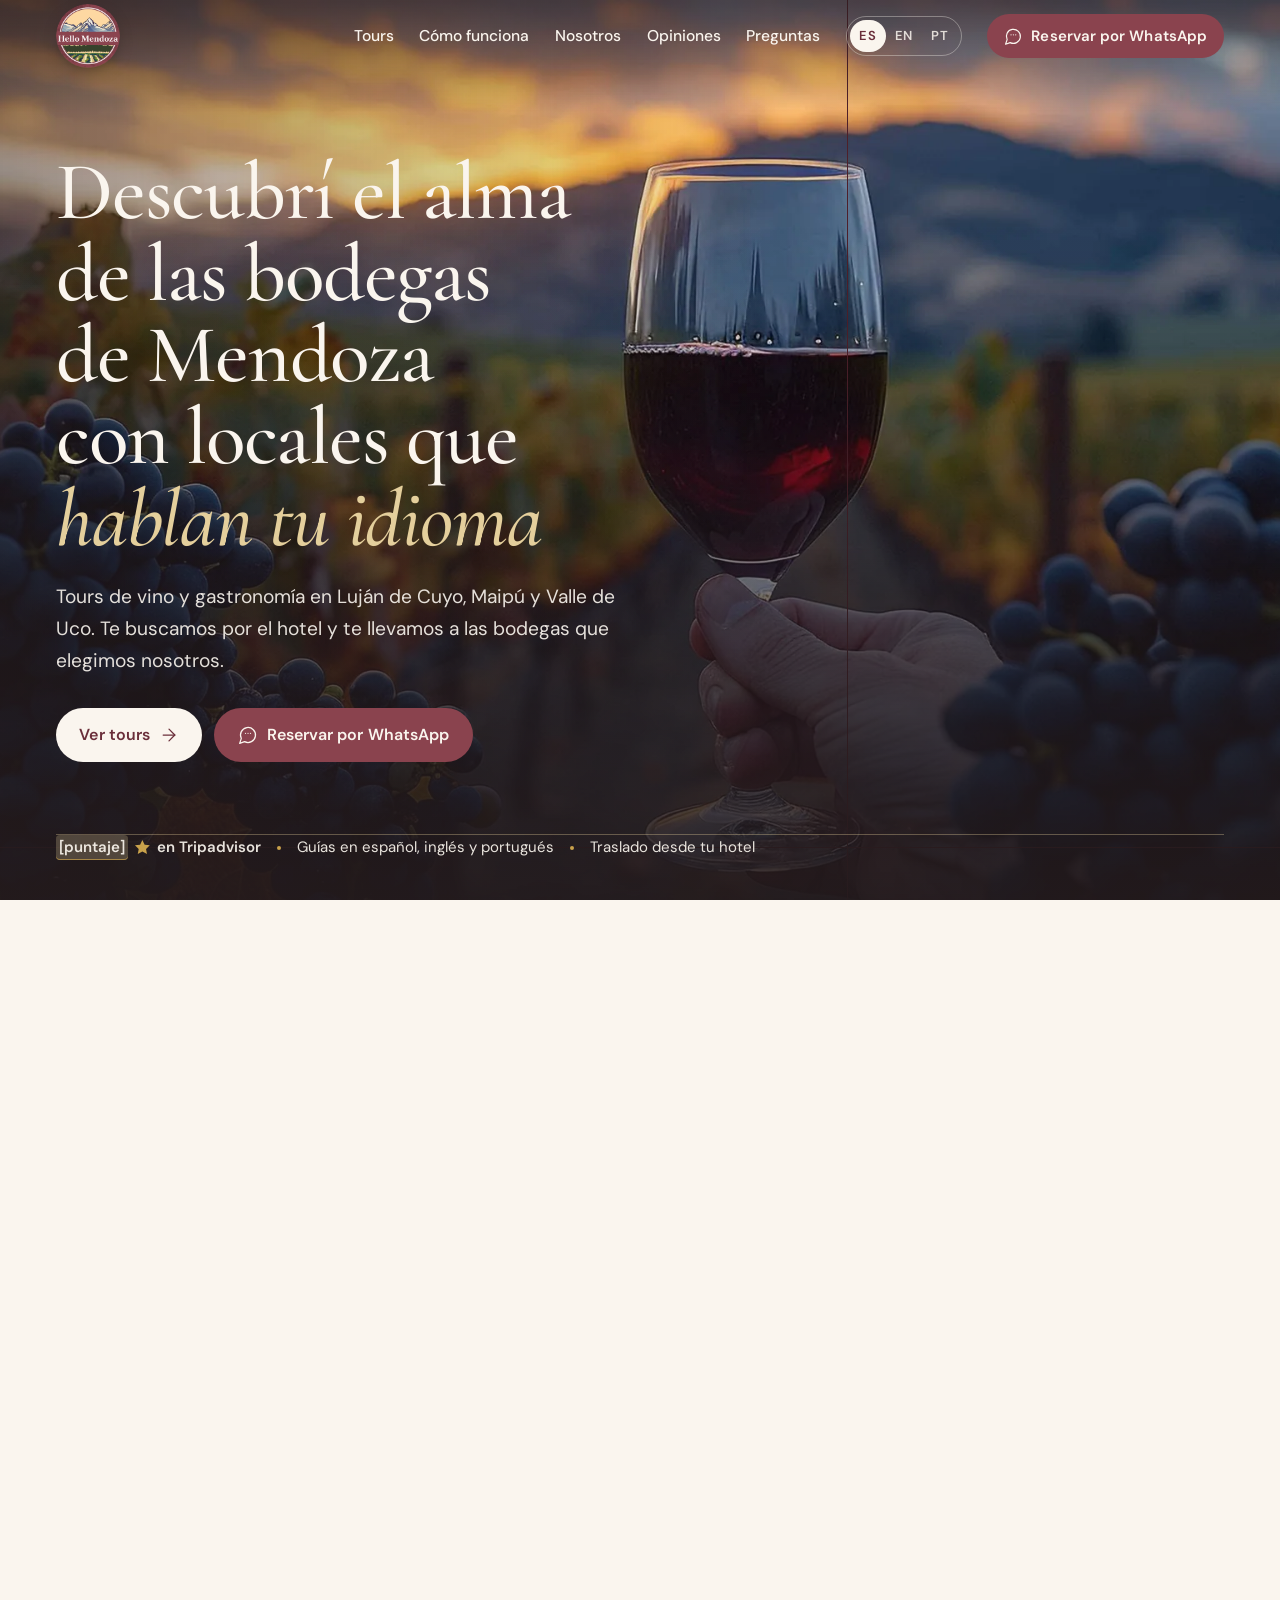
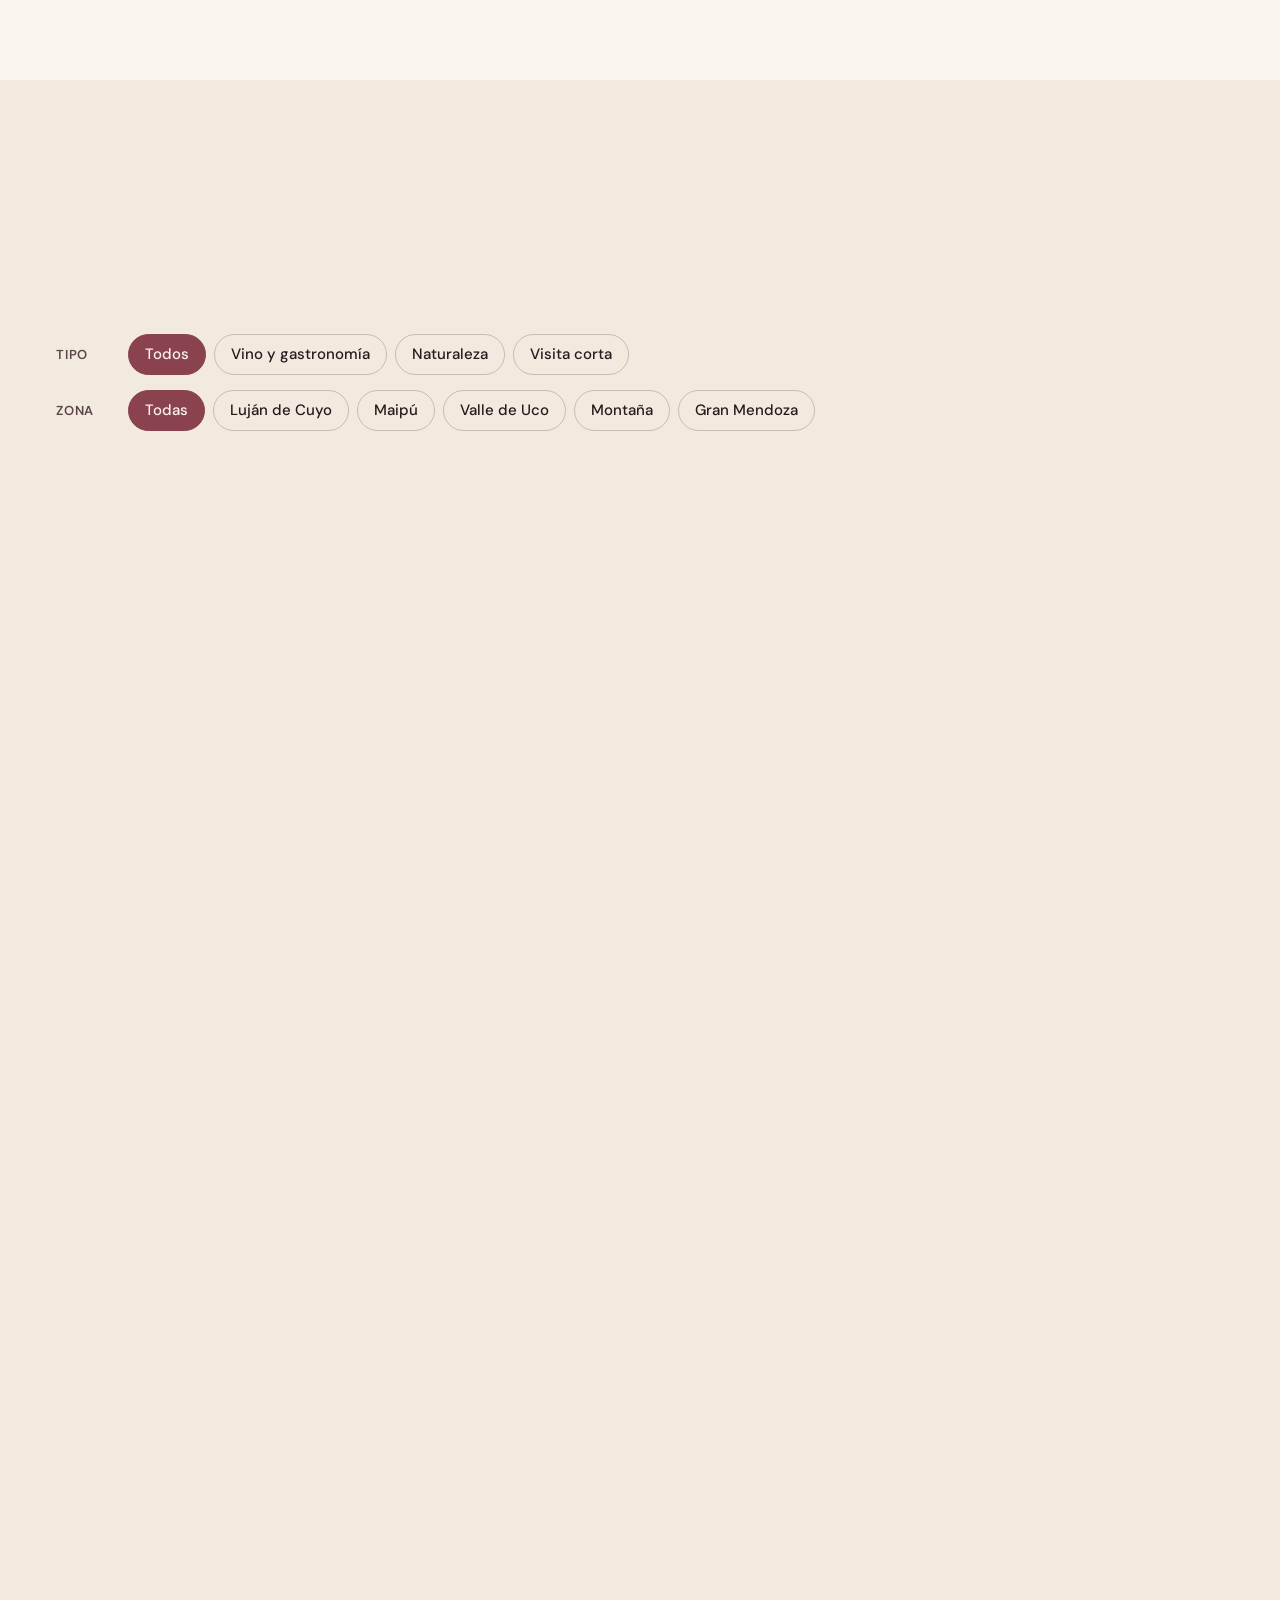
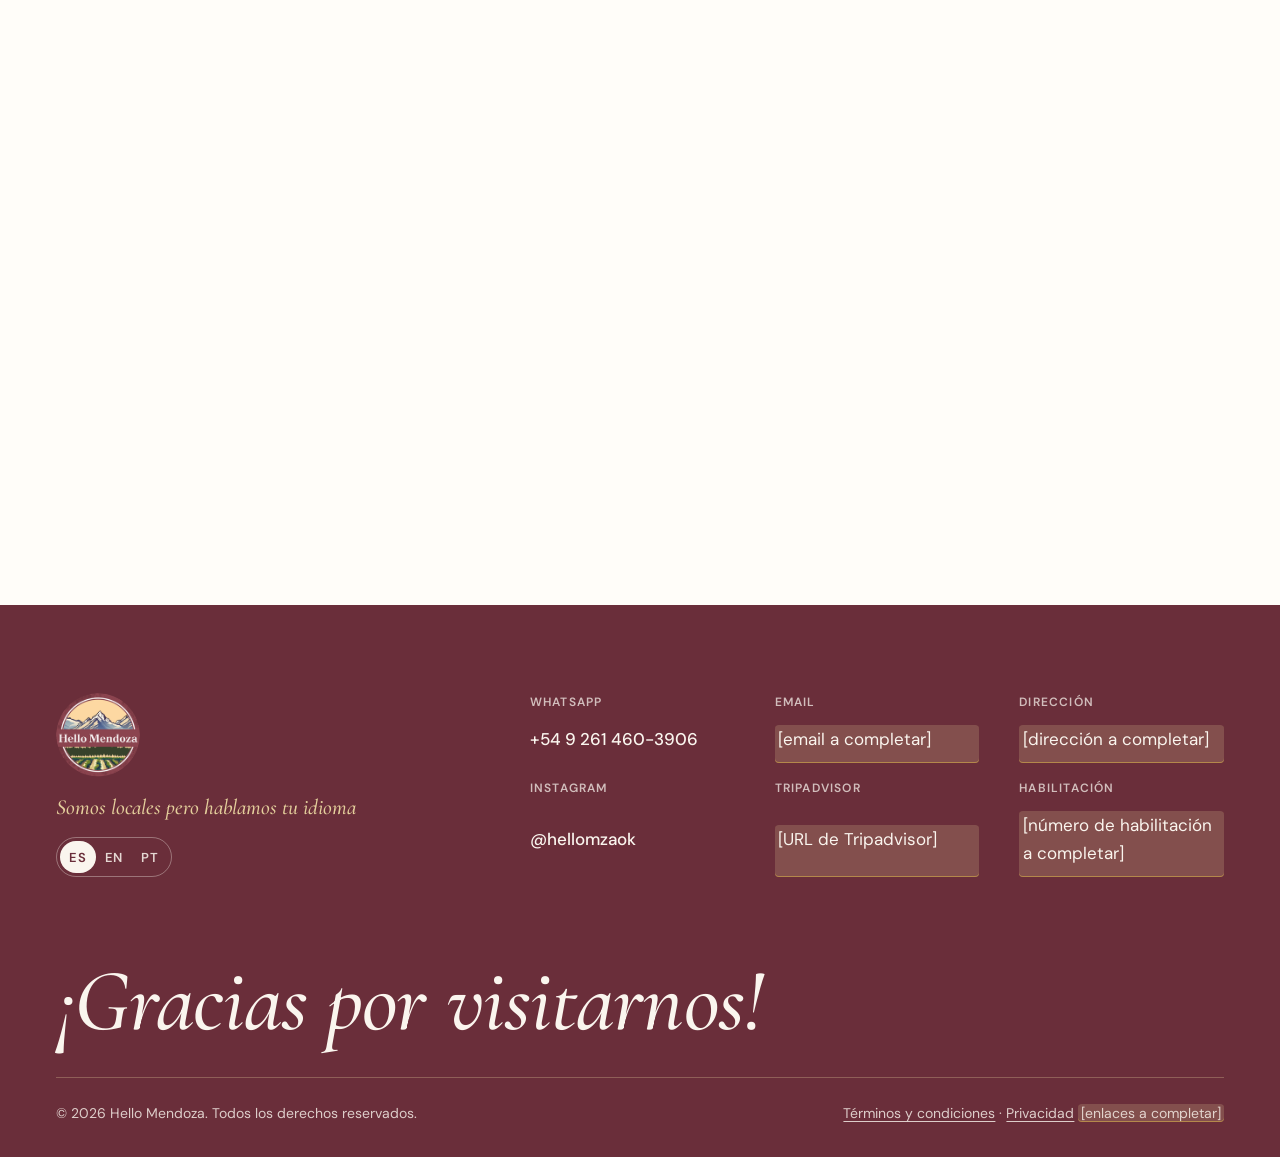
==== commit 11712f14: "Fotos completas sin recorte; ampliar muestra el original Co-Authored-By: Claude Sonnet 5.5 <noreply@" ====
--- a/public/index.html
+++ b/public/index.html
@@ -1,38 +1,399 @@
 <!doctype html>
-<!-- No edites este archivo: el contenido se cambia en contenido.js -->
 <html lang="es-AR" data-lang="es">
 <head>
 <meta charset="utf-8">
 <meta name="viewport" content="width=device-width, initial-scale=1, viewport-fit=cover">
 <title>Tours de bodegas en Mendoza con guía local | Hello Mendoza</title>
 <meta name="description" content="Tours de bodegas en Mendoza con guía local en español, inglés y portugués y traslado desde tu hotel. Luján de Cuyo, Maipú y Valle de Uco. Reservá por WhatsApp.">
-<link rel="canonical" href="https://hellomendoza.com/">
-<link rel="alternate" hreflang="es" href="https://hellomendoza.com/">
-<link rel="alternate" hreflang="en" href="https://hellomendoza.com/en/">
-<link rel="alternate" hreflang="pt" href="https://hellomendoza.com/pt/">
-<link rel="alternate" hreflang="x-default" href="https://hellomendoza.com/">
+<link rel="canonical" href="https://www.[tu-dominio].com/">
+<link rel="alternate" hreflang="es" href="https://www.[tu-dominio].com/">
+<link rel="alternate" hreflang="en" href="https://www.[tu-dominio].com/en/">
+<link rel="alternate" hreflang="pt" href="https://www.[tu-dominio].com/pt/">
+<link rel="alternate" hreflang="x-default" href="https://www.[tu-dominio].com/">
 <meta name="theme-color" content="#6A2E3A">
 <meta property="og:type" content="website">
 <meta property="og:site_name" content="Hello Mendoza">
 <meta property="og:title" content="Tours de bodegas en Mendoza con guía local | Hello Mendoza">
 <meta property="og:description" content="Tours de bodegas en Mendoza con guía local en español, inglés y portugués y traslado desde tu hotel. Luján de Cuyo, Maipú y Valle de Uco. Reservá por WhatsApp.">
-<meta property="og:url" content="https://hellomendoza.com/">
-<meta property="og:image" content="https://hellomendoza.com/assets/img/og-image.jpg">
+<meta property="og:url" content="https://www.[tu-dominio].com/">
+<meta property="og:image" content="https://www.[tu-dominio].com/assets/img/og-image.jpg">
 <meta property="og:image:width" content="1200"><meta property="og:image:height" content="630">
+<meta property="og:image:alt" content="Viñedos de Mendoza al atardecer con la cordillera de los Andes">
 <meta property="og:locale" content="es_AR">
+<meta property="og:locale:alternate" content="en_US">
+<meta property="og:locale:alternate" content="pt_BR">
 <meta name="twitter:card" content="summary_large_image">
 <link rel="icon" href="assets/img/favicon.png" type="image/png">
 <link rel="apple-touch-icon" href="assets/img/apple-touch-icon.png">
 <link rel="preload" href="assets/fonts/dm-sans-latin-wght-normal.woff2" as="font" type="font/woff2" crossorigin>
 <link rel="preload" href="assets/fonts/cormorant-garamond-latin-500-normal.woff2" as="font" type="font/woff2" crossorigin>
-<link rel="stylesheet" href="assets/css/styles.css?v=mwchv9x2">
-<script>(function(d){d.classList.add('js');addEventListener('error',function(e){if(e.filename&&/contenido\.js/.test(e.filename))window.HM_ERROR={line:e.lineno,msg:e.message}},true);try{if(matchMedia('(prefers-reduced-motion: no-preference)').matches)d.classList.add('anim');var s=localStorage.getItem('hm-lang'),m={es:'',en:'en/',pt:'pt/'};if(true&&s&&s!=='es'&&m[s]&&!/[?&]lang=es/.test(location.search))location.replace(''+m[s]+location.hash)}catch(e){}})(document.documentElement)</script>
-<script src="contenido.js?v=mwchv9x2" defer></script>
-<script src="assets/js/pagina.js?v=mwchv9x2" defer></script>
-<script src="assets/js/main.js?v=mwchv9x2" defer></script>
+<link rel="preload" as="image" href="assets/img/hero-mobile-sm.webp" imagesrcset="assets/img/hero-mobile-sm.webp 800w, assets/img/hero-mobile-lg.webp 1080w" imagesizes="100vw" media="(max-width: 699px)" fetchpriority="high">
+<link rel="preload" as="image" href="assets/img/hero-desktop-lg.webp" imagesrcset="assets/img/hero-desktop-sm.webp 800w, assets/img/hero-desktop-lg.webp 1920w" imagesizes="100vw" media="(min-width: 700px)" fetchpriority="high">
+<link rel="stylesheet" href="assets/css/styles.css?v=mwcjy8ta">
+<script>(function(d){d.classList.add('js');try{if(matchMedia('(prefers-reduced-motion: no-preference)').matches)d.classList.add('anim');var s=localStorage.getItem('hm-lang'),m={es:'',en:'en/',pt:'pt/'};if(true&&s&&s!=='es'&&m[s]&&!/[?&]lang=es/.test(location.search))location.replace(''+m[s]+location.hash)}catch(e){}})(document.documentElement)</script>
+<script type="application/ld+json">{"@context":"https://schema.org","@type":"TravelAgency","name":"Hello Mendoza","slogan":"Somos locales pero hablamos tu idioma","description":"Tours de bodegas en Mendoza con guía local en español, inglés y portugués y traslado desde tu hotel. Luján de Cuyo, Maipú y Valle de Uco. Reservá por WhatsApp.","url":"https://www.[tu-dominio].com/","image":"https://www.[tu-dominio].com/assets/img/og-image.jpg","logo":"https://www.[tu-dominio].com/assets/img/logo.png","telephone":"+5492614603906","address":{"@type":"PostalAddress","addressLocality":"Mendoza","addressRegion":"Mendoza","addressCountry":"AR"},"areaServed":[{"@type":"Place","name":"Luján de Cuyo"},{"@type":"Place","name":"Maipú"},{"@type":"Place","name":"Valle de Uco"},{"@type":"Place","name":"Mendoza"}],"knowsLanguage":["es","en","pt"],"sameAs":["https://www.instagram.com/hellomzaok/"],"makesOffer":[{"@type":"Offer","itemOffered":{"@type":"TouristTrip","name":"Luján de Cuyo, tierra del Malbec","description":"Degustación en dos bodegas y almuerzo maridado en la tercera."}},{"@type":"Offer","itemOffered":{"@type":"TouristTrip","name":"Maipú, cuna del vino","description":"Bodegas históricas y boutique, olivícola y almuerzo maridado."}},{"@type":"Offer","itemOffered":{"@type":"TouristTrip","name":"Valle de Uco, paisaje cordillerano","description":"Bodegas premium y almuerzo gourmet con maridaje en restaurante de bodega."}},{"@type":"Offer","itemOffered":{"@type":"TouristTrip","name":"Potrerillos","description":"Naturaleza y montaña junto al dique, parada panorámica y almuerzo liviano."}},{"@type":"Offer","itemOffered":{"@type":"TouristTrip","name":"Salentein","description":"Visita exprés a la bodega, degustación de 3 vinos y sala de arte."}},{"@type":"Offer","itemOffered":{"@type":"TouristTrip","name":"Los Toneles","description":"Recorrido histórico por bodegas centenarias, con almuerzo."}}]}</script>
 </head>
 <body>
 <svg xmlns="http://www.w3.org/2000/svg" style="display:none"><symbol id="i-languages" viewBox="0 0 24 24" fill="none" stroke="currentColor" stroke-width="1.5" stroke-linecap="round" stroke-linejoin="round"><path d="m5 8 6 6"/><path d="m4 14 6-6 2-3"/><path d="M2 5h12"/><path d="M7 2h1"/><path d="m22 22-5-10-5 10"/><path d="M14 18h6"/></symbol><symbol id="i-van" viewBox="0 0 24 24" fill="none" stroke="currentColor" stroke-width="1.5" stroke-linecap="round" stroke-linejoin="round"><path d="M19 17h2c.6 0 1-.4 1-1v-3c0-.9-.7-1.7-1.5-1.9C18.7 10.6 16 10 16 10s-1.3-1.4-2.2-2.3c-.5-.4-1.1-.7-1.8-.7H5c-.6 0-1.1.4-1.4.9l-1.4 2.9A3.7 3.7 0 0 0 2 12v4c0 .6.4 1 1 1h2"/><circle cx="7" cy="17" r="2"/><path d="M9 17h6"/><circle cx="17" cy="17" r="2"/></symbol><symbol id="i-glass" viewBox="0 0 24 24" fill="none" stroke="currentColor" stroke-width="1.5" stroke-linecap="round" stroke-linejoin="round"><path d="M8 22h8"/><path d="M7 10h10"/><path d="M12 15v7"/><path d="M12 15a5 5 0 0 0 5-5c0-2-.5-4-2-8H9c-1.5 4-2 6-2 8a5 5 0 0 0 5 5Z"/></symbol><symbol id="i-route" viewBox="0 0 24 24" fill="none" stroke="currentColor" stroke-width="1.5" stroke-linecap="round" stroke-linejoin="round"><circle cx="6" cy="19" r="3"/><path d="M9 19h8.5a3.5 3.5 0 0 0 0-7h-11a3.5 3.5 0 0 1 0-7H15"/><circle cx="18" cy="5" r="3"/></symbol><symbol id="i-chat" viewBox="0 0 24 24" fill="none" stroke="currentColor" stroke-width="1.5" stroke-linecap="round" stroke-linejoin="round"><path d="M7.9 20A9 9 0 1 0 4 16.1L2 22Z"/><path d="M9 10h.01"/><path d="M12 10h.01"/><path d="M15 10h.01"/></symbol><symbol id="i-arrow" viewBox="0 0 24 24" fill="none" stroke="currentColor" stroke-width="1.5" stroke-linecap="round" stroke-linejoin="round"><path d="M5 12h14"/><path d="m12 5 7 7-7 7"/></symbol><symbol id="i-left" viewBox="0 0 24 24" fill="none" stroke="currentColor" stroke-width="1.5" stroke-linecap="round" stroke-linejoin="round"><path d="m15 18-6-6 6-6"/></symbol><symbol id="i-right" viewBox="0 0 24 24" fill="none" stroke="currentColor" stroke-width="1.5" stroke-linecap="round" stroke-linejoin="round"><path d="m9 18 6-6-6-6"/></symbol><symbol id="i-down" viewBox="0 0 24 24" fill="none" stroke="currentColor" stroke-width="1.5" stroke-linecap="round" stroke-linejoin="round"><path d="m6 9 6 6 6-6"/></symbol><symbol id="i-x" viewBox="0 0 24 24" fill="none" stroke="currentColor" stroke-width="1.5" stroke-linecap="round" stroke-linejoin="round"><path d="M18 6 6 18"/><path d="m6 6 12 12"/></symbol><symbol id="i-menu" viewBox="0 0 24 24" fill="none" stroke="currentColor" stroke-width="1.5" stroke-linecap="round" stroke-linejoin="round"><path d="M4 7h16"/><path d="M4 12h16"/><path d="M4 17h16"/></symbol><symbol id="i-clock" viewBox="0 0 24 24" fill="none" stroke="currentColor" stroke-width="1.5" stroke-linecap="round" stroke-linejoin="round"><circle cx="12" cy="12" r="9"/><path d="M12 7v5l3 2"/></symbol><symbol id="i-pin" viewBox="0 0 24 24" fill="none" stroke="currentColor" stroke-width="1.5" stroke-linecap="round" stroke-linejoin="round"><path d="M20 10c0 5-5.5 10.2-7.4 11.8a1 1 0 0 1-1.2 0C9.5 20.2 4 15 4 10a8 8 0 0 1 16 0"/><circle cx="12" cy="10" r="3"/></symbol><symbol id="i-check" viewBox="0 0 24 24" fill="none" stroke="currentColor" stroke-width="1.5" stroke-linecap="round" stroke-linejoin="round"><path d="M20 6 9 17l-5-5"/></symbol><symbol id="i-minus" viewBox="0 0 24 24" fill="none" stroke="currentColor" stroke-width="1.5" stroke-linecap="round" stroke-linejoin="round"><path d="M6 12h12"/></symbol><symbol id="i-plus" viewBox="0 0 24 24" fill="none" stroke="currentColor" stroke-width="1.5" stroke-linecap="round" stroke-linejoin="round"><path d="M12 5v14"/><path d="M5 12h14"/></symbol><symbol id="i-instagram" viewBox="0 0 24 24" fill="none" stroke="currentColor" stroke-width="1.5" stroke-linecap="round" stroke-linejoin="round"><rect x="2.5" y="2.5" width="19" height="19" rx="5"/><path d="M16 11.4A4 4 0 1 1 12.6 8a4 4 0 0 1 3.4 3.4z"/><path d="M17.5 6.5h.01"/></symbol><symbol id="i-mail" viewBox="0 0 24 24" fill="none" stroke="currentColor" stroke-width="1.5" stroke-linecap="round" stroke-linejoin="round"><rect x="2" y="4" width="20" height="16" rx="2"/><path d="m22 7-9 5.7a2 2 0 0 1-2 0L2 7"/></symbol><symbol id="i-baby" viewBox="0 0 24 24" fill="none" stroke="currentColor" stroke-width="1.5" stroke-linecap="round" stroke-linejoin="round"><path d="M9 12h.01"/><path d="M15 12h.01"/><path d="M10 16c.5.3 1.2.5 2 .5s1.5-.2 2-.5"/><path d="M19 6.3a9 9 0 0 1 1.8 3.9 2 2 0 0 1 0 3.6 9 9 0 0 1-17.6 0 2 2 0 0 1 0-3.6A9 9 0 0 1 12 3c2 0 3.5 1.1 3.5 2.5s-.9 2.5-2 2.5c-.8 0-1.5-.4-1.5-1"/></symbol><symbol id="i-expand" viewBox="0 0 24 24" fill="none" stroke="currentColor" stroke-width="1.5" stroke-linecap="round" stroke-linejoin="round"><path d="M15 3h6v6"/><path d="M9 21H3v-6"/><path d="M21 3l-7 7"/><path d="M3 21l7-7"/></symbol><symbol id="i-users" viewBox="0 0 24 24" fill="none" stroke="currentColor" stroke-width="1.5" stroke-linecap="round" stroke-linejoin="round"><path d="M16 21v-2a4 4 0 0 0-4-4H6a4 4 0 0 0-4 4v2"/><circle cx="9" cy="7" r="4"/><path d="M22 21v-2a4 4 0 0 0-3-3.9"/><path d="M16 3.1a4 4 0 0 1 0 7.8"/></symbol><symbol id="i-external" viewBox="0 0 24 24" fill="none" stroke="currentColor" stroke-width="1.5" stroke-linecap="round" stroke-linejoin="round"><path d="M15 3h6v6"/><path d="M10 14 21 3"/><path d="M18 13v6a2 2 0 0 1-2 2H5a2 2 0 0 1-2-2V8a2 2 0 0 1 2-2h6"/></symbol><symbol id="i-shield" viewBox="0 0 24 24" fill="none" stroke="currentColor" stroke-width="1.5" stroke-linecap="round" stroke-linejoin="round"><path d="M20 13c0 5-3.5 7.5-7.7 9a1 1 0 0 1-.7 0C7.5 20.5 4 18 4 13V6a1 1 0 0 1 1-1c2 0 4.5-1.2 6.2-2.7a1.2 1.2 0 0 1 1.6 0C14.5 3.8 17 5 19 5a1 1 0 0 1 1 1z"/></symbol><symbol id="i-card" viewBox="0 0 24 24" fill="none" stroke="currentColor" stroke-width="1.5" stroke-linecap="round" stroke-linejoin="round"><rect x="2" y="5" width="20" height="14" rx="2"/><path d="M2 10h20"/></symbol><symbol id="i-star" viewBox="0 0 24 24"><path fill="currentColor" d="M12 2.5l2.9 6 6.6.9-4.8 4.6 1.2 6.6L12 17.4l-5.9 3.2 1.2-6.6L2.5 9.4l6.6-.9z"/></symbol></svg>
-<div id="app" aria-busy="true"><noscript><p class="oops">Hello Mendoza · WhatsApp <a href="https://wa.me/5492614603906">+54 9 261 460-3906</a></p></noscript></div>
+<a class="skip" href="#main">Saltar al contenido</a>
+
+<header class="bar" data-bar>
+  <div class="bar__in wrap">
+    <a class="brand" href="#top" aria-label="Hello Mendoza, inicio">
+      <img class="brand__img" src="assets/img/logo.png" alt="Hello Mendoza" width="96" height="96">
+    </a>
+    <nav class="nav" aria-label="Menú principal">
+      <ul class="nav__list" id="nav-list">
+        <li><a href="#tours">Tours</a></li><li><a href="#how">Cómo funciona</a></li><li><a href="#about">Nosotros</a></li><li><a href="#reviews">Opiniones</a></li><li><a href="#faq">Preguntas</a></li>
+        <li class="nav__cta-m"><a class="btn btn--primary btn--block" href="https://wa.me/5492614603906?text=%C2%A1Hola%20Hello%20Mendoza!%20Quiero%20consultar%20por%20un%20tour%20de%20bodegas." target="_blank" rel="noopener" data-wa="general"><svg class="ic" aria-hidden="true" focusable="false"><use href="#i-chat"/></svg>Reservar por WhatsApp</a></li>
+      </ul>
+    </nav>
+    <nav class="lang " aria-label="Idioma"><a href="" hreflang="es" lang="es" data-lang="es" aria-current="true" title="Español">ES</a><a href="en/" hreflang="en" lang="en" data-lang="en"  title="English">EN</a><a href="pt/" hreflang="pt" lang="pt" data-lang="pt"  title="Português">PT</a></nav>
+    <a class="btn btn--primary btn--sm bar__cta" href="https://wa.me/5492614603906?text=%C2%A1Hola%20Hello%20Mendoza!%20Quiero%20consultar%20por%20un%20tour%20de%20bodegas." target="_blank" rel="noopener" data-wa="general"><svg class="ic" aria-hidden="true" focusable="false"><use href="#i-chat"/></svg><span>Reservar por WhatsApp</span></a>
+    <button class="burger" type="button" aria-expanded="false" aria-controls="nav-list" data-open="Abrir menú" data-close="Cerrar menú" aria-label="Abrir menú"><svg class="ic burger__open" aria-hidden="true" focusable="false"><use href="#i-menu"/></svg><svg class="ic burger__close" aria-hidden="true" focusable="false"><use href="#i-x"/></svg></button>
+  </div>
+</header>
+
+<main id="main">
+<section class="hero" id="top" aria-labelledby="hero-title">
+  <picture class="hero__media">
+    <source media="(max-width: 699px)" srcset="assets/img/hero-mobile-sm.webp 800w, assets/img/hero-mobile-lg.webp 1080w" sizes="100vw">
+    <img src="assets/img/hero-desktop-lg.webp" srcset="assets/img/hero-desktop-sm.webp 800w, assets/img/hero-desktop-lg.webp 1920w" sizes="100vw" width="1920" height="1080" alt="Viñedos de Mendoza al atardecer con la cordillera de los Andes" fetchpriority="high">
+  </picture>
+  <div class="hero__in wrap">
+    <h1 class="hero__title" id="hero-title">Descubrí el alma de las bodegas de Mendoza con locales que <em>hablan tu idioma</em></h1>
+    <p class="hero__sub">Tours de vino y gastronomía en Luján de Cuyo, Maipú y Valle de Uco. Te buscamos por el hotel y te llevamos a las bodegas que elegimos nosotros.</p>
+    <div class="hero__ctas">
+      <a class="btn btn--light" href="#tours">Ver tours<svg class="ic" aria-hidden="true" focusable="false"><use href="#i-arrow"/></svg></a>
+      <a class="btn btn--primary" href="https://wa.me/5492614603906?text=%C2%A1Hola%20Hello%20Mendoza!%20Quiero%20consultar%20por%20un%20tour%20de%20bodegas." target="_blank" rel="noopener" data-wa="general"><svg class="ic" aria-hidden="true" focusable="false"><use href="#i-chat"/></svg>Reservar por WhatsApp</a>
+    </div>
+    <ul class="trust" role="list">
+      <li><a href="#"  class="trust__score"><span class="ph">[puntaje]</span> <svg class="ic ic--star" aria-hidden="true" focusable="false"><use href="#i-star"/></svg> en Tripadvisor</a></li>
+      <li>Guías en español, inglés y portugués</li><li>Traslado desde tu hotel</li>
+    </ul>
+  </div>
+</section>
+
+<section class="diffs section" aria-labelledby="diffs-title">
+  <div class="wrap diffs__grid">
+    <h2 class="h2 diffs__title reveal" id="diffs-title">Lo que nos hace distintos</h2>
+    <ul class="diffs__list" role="list">
+      <li class="diff reveal"><span class="diff__icon"><svg class="ic" aria-hidden="true" focusable="false"><use href="#i-languages"/></svg></span><h3 class="diff__title">Guía local trilingüe</h3><p>Nacimos acá y te contamos Mendoza en español, inglés o portugués.</p></li><li class="diff reveal"><span class="diff__icon"><svg class="ic" aria-hidden="true" focusable="false"><use href="#i-van"/></svg></span><h3 class="diff__title">Transporte privado ida y vuelta</h3><p>Te buscamos por tu hotel y te dejamos ahí al terminar. Sin manejar, sin horarios de colectivo.</p></li><li class="diff reveal"><span class="diff__icon"><svg class="ic" aria-hidden="true" focusable="false"><use href="#i-glass"/></svg></span><h3 class="diff__title">Bodegas elegidas por nosotros</h3><p>Visitamos cada bodega antes de recomendarla. Solo vas a las que nos gustan.</p></li><li class="diff reveal"><span class="diff__icon"><svg class="ic" aria-hidden="true" focusable="false"><use href="#i-route"/></svg></span><h3 class="diff__title">Itinerario a medida</h3><p>Ajustamos bodegas, horarios y comidas a tu grupo y a tu ritmo.</p></li>
+    </ul>
+  </div>
+</section>
+
+<section class="tours section" id="tours" aria-labelledby="tours-title">
+  <div class="wrap">
+    <div class="sec-head">
+      <h2 class="h2 reveal" id="tours-title">Nuestros tours</h2>
+      <p class="lede reveal">Seis salidas para conocer Mendoza por sus vinos, su comida y su montaña. Tocá un tour para ver el itinerario completo.</p>
+    </div>
+    <div class="filters" role="group" aria-label="Tipo / Zona">
+      <div class="filters__row">
+        <span class="filters__label" id="f-type">Tipo</span>
+        <div class="chips" role="group" aria-labelledby="f-type" data-filter="type">
+          <button type="button" class="chip" aria-pressed="true" data-value="all">Todos</button>
+          <button type="button" class="chip" aria-pressed="false" data-value="wine">Vino y gastronomía</button><button type="button" class="chip" aria-pressed="false" data-value="nature">Naturaleza</button><button type="button" class="chip" aria-pressed="false" data-value="express">Visita corta</button>
+        </div>
+      </div>
+      <div class="filters__row">
+        <span class="filters__label" id="f-zone">Zona</span>
+        <div class="chips" role="group" aria-labelledby="f-zone" data-filter="zone">
+          <button type="button" class="chip" aria-pressed="true" data-value="all">Todas</button>
+          <button type="button" class="chip" aria-pressed="false" data-value="lujan">Luján de Cuyo</button><button type="button" class="chip" aria-pressed="false" data-value="maipu">Maipú</button><button type="button" class="chip" aria-pressed="false" data-value="uco">Valle de Uco</button><button type="button" class="chip" aria-pressed="false" data-value="mountain">Montaña</button><button type="button" class="chip" aria-pressed="false" data-value="city">Gran Mendoza</button>
+        </div>
+      </div>
+    </div>
+    <p class="sr-only" aria-live="polite" data-count></p>
+    <ul class="grid-tours" role="list">
+      <li class="tour reveal" data-type="wine" data-zone="lujan" data-id="lujan">
+        <div class="tour__media"><img class="" src="assets/img/tour-lujan-1-sm.webp" srcset="assets/img/tour-lujan-1-sm.webp 800w, assets/img/tour-lujan-1-lg.webp 1600w" sizes="(min-width: 1100px) 33vw, (min-width: 700px) 50vw, 100vw" width="1600" height="1067" alt="Dos copas y una botella de vino sobre una tabla, con la cordillera de fondo" loading="lazy" decoding="async"></div>
+        <div class="tour__body">
+          <p class="tour__meta"><span>Luján de Cuyo</span><span aria-hidden="true">·</span><span><svg class="ic ic--sm" aria-hidden="true" focusable="false"><use href="#i-clock"/></svg>6 horas</span></p>
+          <h3 class="tour__name"><a href="#tour-lujan" data-tour="lujan" aria-haspopup="dialog">Luján de Cuyo, tierra del Malbec</a></h3>
+          <p class="tour__stops">3 bodegas</p>
+          <p class="tour__line">Degustación en dos bodegas y almuerzo maridado en la tercera.</p>
+          <div class="tour__foot">
+            <p class="tour__price"><span>Desde</span> <strong>USD <span class="ph">[precio]</span></strong> <span>por persona</span></p>
+            <span class="tour__more" aria-hidden="true">Ver tour<svg class="ic ic--sm" aria-hidden="true" focusable="false"><use href="#i-arrow"/></svg></span>
+          </div>
+        </div>
+      </li><li class="tour reveal" data-type="wine" data-zone="maipu" data-id="maipu">
+        <div class="tour__media"><img class="" src="assets/img/tour-maipu-1-sm.webp" srcset="assets/img/tour-maipu-1-sm.webp 800w, assets/img/tour-maipu-1-lg.webp 1600w" sizes="(min-width: 1100px) 33vw, (min-width: 700px) 50vw, 100vw" width="1600" height="1067" alt="Tabla de degustación con copas de vino en una bodega de Maipú" loading="lazy" decoding="async"></div>
+        <div class="tour__body">
+          <p class="tour__meta"><span>Maipú</span><span aria-hidden="true">·</span><span><svg class="ic ic--sm" aria-hidden="true" focusable="false"><use href="#i-clock"/></svg>8 horas</span></p>
+          <h3 class="tour__name"><a href="#tour-maipu" data-tour="maipu" aria-haspopup="dialog">Maipú, cuna del vino</a></h3>
+          <p class="tour__stops">2 bodegas y 1 olivícola</p>
+          <p class="tour__line">Bodegas históricas y boutique, olivícola y almuerzo maridado.</p>
+          <div class="tour__foot">
+            <p class="tour__price"><span>Desde</span> <strong>USD <span class="ph">[precio]</span></strong> <span>por persona</span></p>
+            <span class="tour__more" aria-hidden="true">Ver tour<svg class="ic ic--sm" aria-hidden="true" focusable="false"><use href="#i-arrow"/></svg></span>
+          </div>
+        </div>
+      </li><li class="tour reveal" data-type="wine" data-zone="uco" data-id="uco">
+        <div class="tour__media"><img class="" src="assets/img/tour-uco-1-sm.webp" srcset="assets/img/tour-uco-1-sm.webp 800w, assets/img/tour-uco-1-lg.webp 1600w" sizes="(min-width: 1100px) 33vw, (min-width: 700px) 50vw, 100vw" width="1600" height="1067" alt="Botellas y copas de tinto frente a un lago con la cordillera de fondo" loading="lazy" decoding="async"></div>
+        <div class="tour__body">
+          <p class="tour__meta"><span>Valle de Uco</span><span aria-hidden="true">·</span><span><svg class="ic ic--sm" aria-hidden="true" focusable="false"><use href="#i-clock"/></svg>10 horas</span></p>
+          <h3 class="tour__name"><a href="#tour-uco" data-tour="uco" aria-haspopup="dialog">Valle de Uco, paisaje cordillerano</a></h3>
+          <p class="tour__stops">Bodegas premium</p>
+          <p class="tour__line">Bodegas premium y almuerzo gourmet con maridaje en restaurante de bodega.</p>
+          <div class="tour__foot">
+            <p class="tour__price"><span>Desde</span> <strong>USD <span class="ph">[precio]</span></strong> <span>por persona</span></p>
+            <span class="tour__more" aria-hidden="true">Ver tour<svg class="ic ic--sm" aria-hidden="true" focusable="false"><use href="#i-arrow"/></svg></span>
+          </div>
+        </div>
+      </li><li class="tour reveal" data-type="nature" data-zone="mountain" data-id="potrerillos">
+        <div class="tour__media"><img class="" src="assets/img/tour-potrerillos-1-sm.webp" srcset="assets/img/tour-potrerillos-1-sm.webp 800w, assets/img/tour-potrerillos-1-lg.webp 1600w" sizes="(min-width: 1100px) 33vw, (min-width: 700px) 50vw, 100vw" width="1600" height="1067" alt="Viñedo de Mendoza al atardecer con el sol entre las hileras" loading="lazy" decoding="async"></div>
+        <div class="tour__body">
+          <p class="tour__meta"><span>Montaña</span><span aria-hidden="true">·</span><span><svg class="ic ic--sm" aria-hidden="true" focusable="false"><use href="#i-clock"/></svg>6 horas</span></p>
+          <h3 class="tour__name"><a href="#tour-potrerillos" data-tour="potrerillos" aria-haspopup="dialog">Potrerillos</a></h3>
+          <p class="tour__stops">Dique y montaña</p>
+          <p class="tour__line">Naturaleza y montaña junto al dique, parada panorámica y almuerzo liviano.</p>
+          <div class="tour__foot">
+            <p class="tour__price"><span>Desde</span> <strong>USD <span class="ph">[precio]</span></strong> <span>por persona</span></p>
+            <span class="tour__more" aria-hidden="true">Ver tour<svg class="ic ic--sm" aria-hidden="true" focusable="false"><use href="#i-arrow"/></svg></span>
+          </div>
+        </div>
+      </li><li class="tour reveal" data-type="express" data-zone="uco" data-id="salentein">
+        <div class="tour__media"><img class="" src="assets/img/tour-salentein-1-sm.webp" srcset="assets/img/tour-salentein-1-sm.webp 800w, assets/img/tour-salentein-1-lg.webp 1600w" sizes="(min-width: 1100px) 33vw, (min-width: 700px) 50vw, 100vw" width="1600" height="1067" alt="Racimos de uvas tintas entre las hileras de un viñedo" loading="lazy" decoding="async"></div>
+        <div class="tour__body">
+          <p class="tour__meta"><span>Valle de Uco</span><span aria-hidden="true">·</span><span><svg class="ic ic--sm" aria-hidden="true" focusable="false"><use href="#i-clock"/></svg>2 horas</span></p>
+          <h3 class="tour__name"><a href="#tour-salentein" data-tour="salentein" aria-haspopup="dialog">Salentein</a></h3>
+          <p class="tour__stops">1 bodega</p>
+          <p class="tour__line">Visita exprés a la bodega, degustación de 3 vinos y sala de arte.</p>
+          <div class="tour__foot">
+            <p class="tour__price"><span>Desde</span> <strong>USD <span class="ph">[precio]</span></strong> <span>por persona</span></p>
+            <span class="tour__more" aria-hidden="true">Ver tour<svg class="ic ic--sm" aria-hidden="true" focusable="false"><use href="#i-arrow"/></svg></span>
+          </div>
+        </div>
+      </li><li class="tour reveal" data-type="wine" data-zone="city" data-id="toneles">
+        <div class="tour__media"><img class="" src="assets/img/tour-toneles-1-sm.webp" srcset="assets/img/tour-toneles-1-sm.webp 800w, assets/img/tour-toneles-1-lg.webp 1600w" sizes="(min-width: 1100px) 33vw, (min-width: 700px) 50vw, 100vw" width="1600" height="1067" alt="Dos copas de vino blanco en una degustación" loading="lazy" decoding="async"></div>
+        <div class="tour__body">
+          <p class="tour__meta"><span>Gran Mendoza</span><span aria-hidden="true">·</span><span><svg class="ic ic--sm" aria-hidden="true" focusable="false"><use href="#i-clock"/></svg>7 horas</span></p>
+          <h3 class="tour__name"><a href="#tour-toneles" data-tour="toneles" aria-haspopup="dialog">Los Toneles</a></h3>
+          <p class="tour__stops">Bodegas centenarias</p>
+          <p class="tour__line">Recorrido histórico por bodegas centenarias, con almuerzo.</p>
+          <div class="tour__foot">
+            <p class="tour__price"><span>Desde</span> <strong>USD <span class="ph">[precio]</span></strong> <span>por persona</span></p>
+            <span class="tour__more" aria-hidden="true">Ver tour<svg class="ic ic--sm" aria-hidden="true" focusable="false"><use href="#i-arrow"/></svg></span>
+          </div>
+        </div>
+      </li>
+    </ul>
+    <div class="tours__empty" hidden data-empty><p>No hay tours con esos filtros.</p><button type="button" class="btn btn--outline btn--sm" data-reset>Ver todos</button></div>
+  </div>
+</section>
+
+<section class="custom" aria-labelledby="custom-title">
+  <div class="wrap custom__grid">
+    <div class="custom__media reveal"><img class="" src="assets/img/custom-tour-sm.webp" srcset="assets/img/custom-tour-sm.webp 800w, assets/img/custom-tour-lg.webp 1600w" sizes="(min-width: 900px) 50vw, 100vw" width="1600" height="1067" alt="Viñedo de Mendoza al atardecer con el sol entre las nubes" loading="lazy" decoding="async"></div>
+    <div class="custom__body">
+      <h2 class="h2 reveal" id="custom-title">Armamos tu tour a medida</h2>
+      <p class="reveal">¿Querés combinar zonas, sumar una bodega en particular o ir a tu ritmo? Contanos qué te gusta, cuántos son y qué fecha tenés. Te proponemos un itinerario en el día.</p>
+      <a class="btn btn--light reveal" href="https://wa.me/5492614603906?text=%C2%A1Hola%20Hello%20Mendoza!%20Quiero%20armar%20un%20tour%20a%20medida.%20Somos%20%5Bcantidad%5D%20personas%20y%20nos%20gustar%C3%ADa%20ir%20el%20%5Bfecha%5D." target="_blank" rel="noopener" data-wa="custom"><svg class="ic" aria-hidden="true" focusable="false"><use href="#i-chat"/></svg>Armar mi tour por WhatsApp</a>
+    </div>
+  </div>
+</section>
+
+<section class="how section" id="how" aria-labelledby="how-title">
+  <div class="wrap">
+    <div class="sec-head">
+      <h2 class="h2 reveal" id="how-title">Cómo funciona</h2>
+      <p class="lede reveal">Reservar es simple y lo hacés desde el celular.</p>
+    </div>
+    <ol class="steps">
+      <li class="step reveal"><span class="step__n" aria-hidden="true">1</span><h3 class="step__title">Nos escribís</h3><p>Por WhatsApp o por el formulario. Contanos fecha, cantidad de personas y qué tour te interesa.</p></li><li class="step reveal"><span class="step__n" aria-hidden="true">2</span><h3 class="step__title">Confirmamos y reservás con una seña</h3><p>Te confirmamos disponibilidad y precio final. Con una seña tu lugar queda asegurado.</p></li><li class="step reveal"><span class="step__n" aria-hidden="true">3</span><h3 class="step__title">Te pasamos a buscar por el hotel</h3><p>El día del tour te buscamos por la puerta de tu hotel. Vos solo disfrutás.</p></li>
+    </ol>
+  </div>
+</section>
+
+<section class="about section" id="about" aria-labelledby="about-title">
+  <div class="wrap about__grid">
+    <div class="about__text">
+      <h2 class="h2 reveal" id="about-title">Quiénes somos</h2>
+      <p class="about__lead reveal">Somos locales pero hablamos tu idioma.</p>
+      <p class="reveal">Somos un equipo de guías nacidos en Mendoza. Conocemos las bodegas, la gente que hace el vino y los lugares donde comemos nosotros. <span class="ph">[historia del equipo a completar]</span></p>
+      <h3 class="about__langs-title reveal">Idiomas que hablamos</h3>
+      <ul class="pills reveal" role="list"><li lang="es">Español</li><li lang="en">English</li><li lang="pt">Português</li></ul>
+    </div>
+    <ul class="guides" role="list">
+      <li class="guide reveal"><div class="guide__photo"><img class="" src="assets/img/guide-1-sm.webp" srcset="assets/img/guide-1-sm.webp 800w, assets/img/guide-1-lg.webp 800w" sizes="(min-width: 900px) 18vw, 45vw" width="800" height="1000" alt="[foto real del guía a cargar]" loading="lazy" decoding="async"></div><p class="guide__name"><span class="ph">[nombre del guía]</span></p><p class="guide__role"><span class="ph">[idiomas que habla]</span></p></li><li class="guide reveal"><div class="guide__photo"><img class="" src="assets/img/guide-2-sm.webp" srcset="assets/img/guide-2-sm.webp 800w, assets/img/guide-2-lg.webp 800w" sizes="(min-width: 900px) 18vw, 45vw" width="800" height="1000" alt="[foto real del guía a cargar]" loading="lazy" decoding="async"></div><p class="guide__name"><span class="ph">[nombre del guía]</span></p><p class="guide__role"><span class="ph">[idiomas que habla]</span></p></li><li class="guide reveal"><div class="guide__photo"><img class="" src="assets/img/guide-3-sm.webp" srcset="assets/img/guide-3-sm.webp 800w, assets/img/guide-3-lg.webp 800w" sizes="(min-width: 900px) 18vw, 45vw" width="800" height="1000" alt="[foto real del guía a cargar]" loading="lazy" decoding="async"></div><p class="guide__name"><span class="ph">[nombre del guía]</span></p><p class="guide__role"><span class="ph">[idiomas que habla]</span></p></li>
+    </ul>
+  </div>
+</section>
+
+<section class="reviews section" id="reviews" aria-labelledby="reviews-title">
+  <div class="wrap">
+    <div class="sec-head">
+      <h2 class="h2 reveal" id="reviews-title">Lo que dicen nuestros viajeros</h2>
+      <p class="lede reveal">Opiniones reales publicadas en Tripadvisor.</p>
+    </div>
+    <ul class="review-list" role="list">
+      <li class="review reveal">
+        <figure>
+          <p class="review__score"><span class="review__stars" aria-hidden="true"><svg class="ic ic--star" aria-hidden="true" focusable="false"><use href="#i-star"/></svg></span> <span class="ph">[puntaje]</span> <span class="review__src">· Tripadvisor</span></p>
+          <blockquote><p><span class="ph">[reseña real a cargar]</span></p></blockquote>
+          <figcaption><strong><span class="ph">[nombre]</span></strong> <span><span class="ph">[país]</span></span></figcaption>
+        </figure>
+      </li><li class="review reveal">
+        <figure>
+          <p class="review__score"><span class="review__stars" aria-hidden="true"><svg class="ic ic--star" aria-hidden="true" focusable="false"><use href="#i-star"/></svg></span> <span class="ph">[puntaje]</span> <span class="review__src">· Tripadvisor</span></p>
+          <blockquote><p><span class="ph">[reseña real a cargar]</span></p></blockquote>
+          <figcaption><strong><span class="ph">[nombre]</span></strong> <span><span class="ph">[país]</span></span></figcaption>
+        </figure>
+      </li><li class="review reveal">
+        <figure>
+          <p class="review__score"><span class="review__stars" aria-hidden="true"><svg class="ic ic--star" aria-hidden="true" focusable="false"><use href="#i-star"/></svg></span> <span class="ph">[puntaje]</span> <span class="review__src">· Tripadvisor</span></p>
+          <blockquote><p><span class="ph">[reseña real a cargar]</span></p></blockquote>
+          <figcaption><strong><span class="ph">[nombre]</span></strong> <span><span class="ph">[país]</span></span></figcaption>
+        </figure>
+      </li>
+    </ul>
+    <p class="reviews__cta reveal"><a class="link" href="#" >Ver todas las opiniones en Tripadvisor<svg class="ic ic--sm" aria-hidden="true" focusable="false"><use href="#i-external"/></svg></a> <span class="ph">[URL de Tripadvisor]</span></p>
+  </div>
+</section>
+
+<section class="gallery section" aria-labelledby="gallery-title">
+  <div class="wrap">
+    <div class="sec-head sec-head--row">
+      <div>
+        <h2 class="h2 reveal" id="gallery-title">Brindis, mesas largas y montaña</h2>
+        <p class="lede reveal">Así se viven nuestros tours. Seguinos para ver las salidas de cada semana.</p>
+      </div>
+      <a class="btn btn--outline reveal" href="https://www.instagram.com/hellomzaok/" target="_blank" rel="noopener"><svg class="ic" aria-hidden="true" focusable="false"><use href="#i-instagram"/></svg>@hellomzaok</a>
+    </div>
+    <ul class="gal" role="list">
+      <li class="gal__item gal__item--tall reveal"><img class="" src="assets/img/gallery-1-sm.webp" srcset="assets/img/gallery-1-sm.webp 800w, assets/img/gallery-1-lg.webp 1200w" sizes="(min-width: 900px) 25vw, 50vw" width="1200" height="1500" alt="Dos copas y una botella de vino sobre una tabla, con la cordillera de fondo" loading="lazy" decoding="async"></li><li class="gal__item  reveal"><img class="" src="assets/img/gallery-2-sm.webp" srcset="assets/img/gallery-2-sm.webp 800w, assets/img/gallery-2-lg.webp 1200w" sizes="(min-width: 900px) 25vw, 50vw" width="1200" height="800" alt="Mesa servida junto a un lago con la cordillera nevada de fondo" loading="lazy" decoding="async"></li><li class="gal__item  reveal"><img class="" src="assets/img/gallery-3-sm.webp" srcset="assets/img/gallery-3-sm.webp 800w, assets/img/gallery-3-lg.webp 1200w" sizes="(min-width: 900px) 25vw, 50vw" width="1200" height="800" alt="Racimos de uvas tintas entre las hileras de un viñedo" loading="lazy" decoding="async"></li><li class="gal__item gal__item--tall reveal"><img class="" src="assets/img/gallery-4-sm.webp" srcset="assets/img/gallery-4-sm.webp 800w, assets/img/gallery-4-lg.webp 1200w" sizes="(min-width: 900px) 25vw, 50vw" width="1200" height="1500" alt="Cava circular con una gran piedra al centro y paredes de botellas" loading="lazy" decoding="async"></li><li class="gal__item  reveal"><img class="" src="assets/img/gallery-5-sm.webp" srcset="assets/img/gallery-5-sm.webp 800w, assets/img/gallery-5-lg.webp 1200w" sizes="(min-width: 900px) 25vw, 50vw" width="1200" height="800" alt="Picada de fiambres y una copa de tinto servida en la mesa" loading="lazy" decoding="async"></li><li class="gal__item  reveal"><img class="" src="assets/img/gallery-6-sm.webp" srcset="assets/img/gallery-6-sm.webp 800w, assets/img/gallery-6-lg.webp 1200w" sizes="(min-width: 900px) 25vw, 50vw" width="1200" height="800" alt="Vino tinto cayendo en una copa" loading="lazy" decoding="async"></li>
+    </ul>
+  </div>
+</section>
+
+<section class="faq section" id="faq" aria-labelledby="faq-title">
+  <div class="wrap faq__grid">
+    <h2 class="h2 reveal" id="faq-title">Preguntas frecuentes</h2>
+    <div class="faq__list">
+      <details class="qa reveal"><summary><span>¿Me pasan a buscar por el hotel?</span><svg class="ic qa__icon" aria-hidden="true" focusable="false"><use href="#i-plus"/></svg></summary><div class="qa__a"><p>Sí. Todos los tours incluyen traslado privado ida y vuelta: te buscamos y te dejamos en la puerta de tu hotel en Mendoza. <span class="ph">[zonas de cobertura a confirmar]</span></p></div></details><details class="qa reveal"><summary><span>¿Puedo ir con niños?</span><svg class="ic qa__icon" aria-hidden="true" focusable="false"><use href="#i-plus"/></svg></summary><div class="qa__a"><p>Sí. Para familias recomendamos Bonfanti y Tempus Alba, que son cómodas para ir con chicos. Avisanos las edades al reservar.</p></div></details><details class="qa reveal"><summary><span>¿Tienen opciones vegetarianas?</span><svg class="ic qa__icon" aria-hidden="true" focusable="false"><use href="#i-plus"/></svg></summary><div class="qa__a"><p>Avisanos al reservar y lo coordinamos con cada bodega. <span class="ph">[confirmar opciones vegetarianas, veganas y sin TACC]</span></p></div></details><details class="qa reveal"><summary><span>¿Qué pasa si llueve?</span><svg class="ic qa__icon" aria-hidden="true" focusable="false"><use href="#i-plus"/></svg></summary><div class="qa__a"><p>Las visitas y degustaciones se hacen dentro de las bodegas, así que el tour sigue. <span class="ph">[política ante mal tiempo a completar]</span></p></div></details><details class="qa reveal"><summary><span>¿Qué medios de pago aceptan?</span><svg class="ic qa__icon" aria-hidden="true" focusable="false"><use href="#i-plus"/></svg></summary><div class="qa__a"><p><span class="ph">[medios de pago a completar]</span></p></div></details><details class="qa reveal"><summary><span>¿Cuál es la política de cancelación?</span><svg class="ic qa__icon" aria-hidden="true" focusable="false"><use href="#i-plus"/></svg></summary><div class="qa__a"><p><span class="ph">[política de cancelación a completar]</span></p></div></details><details class="qa reveal"><summary><span>¿Qué idiomas hablan los guías?</span><svg class="ic qa__icon" aria-hidden="true" focusable="false"><use href="#i-plus"/></svg></summary><div class="qa__a"><p>Español, inglés y portugués. Elegís el idioma al reservar.</p></div></details>
+    </div>
+  </div>
+</section>
+
+<section class="book section" id="book" aria-labelledby="book-title">
+  <div class="wrap book__grid">
+    <div class="book__intro">
+      <h2 class="h2 reveal" id="book-title">Reservá tu tour</h2>
+      <p class="lede reveal">Completá el formulario y te respondemos con disponibilidad y precio. Si preferís, escribinos directo por WhatsApp.</p>
+      <div class="book__wa reveal">
+        <p class="book__wa-title">¿Más rápido por WhatsApp?</p>
+        <p>Te respondemos en el día.</p>
+        <a class="btn btn--primary" href="https://wa.me/5492614603906?text=%C2%A1Hola%20Hello%20Mendoza!%20Quiero%20consultar%20por%20un%20tour%20de%20bodegas." target="_blank" rel="noopener" data-wa="general"><svg class="ic" aria-hidden="true" focusable="false"><use href="#i-chat"/></svg>Escribinos por WhatsApp</a>
+      </div>
+      <dl class="book__facts reveal">
+        <div><dt><svg class="ic" aria-hidden="true" focusable="false"><use href="#i-card"/></svg>Medios de pago</dt><dd><span class="ph">[medios de pago a completar]</span></dd></div>
+        <div><dt><svg class="ic" aria-hidden="true" focusable="false"><use href="#i-shield"/></svg>Política de cancelación</dt><dd><span class="ph">[política de cancelación a completar]</span></dd></div>
+      </dl>
+    </div>
+    <form class="form reveal" id="booking-form" novalidate>
+      <div class="field">
+        <label for="f-name">Nombre y apellido</label>
+        <input id="f-name" name="nombre" type="text" autocomplete="name" required>
+        <p class="field__err" id="f-name-err" aria-live="polite"></p>
+      </div>
+      <div class="field-row">
+        <div class="field">
+          <label for="f-email">Email</label>
+          <input id="f-email" name="email" type="email" autocomplete="email" inputmode="email" required>
+          <p class="field__err" id="f-email-err" aria-live="polite"></p>
+        </div>
+        <div class="field">
+          <label for="f-phone">Teléfono / WhatsApp</label>
+          <input id="f-phone" name="telefono" type="tel" autocomplete="tel" inputmode="tel" required aria-describedby="f-phone-hint">
+          <p class="field__hint" id="f-phone-hint">Con código de país, por ejemplo +55 o +1</p>
+          <p class="field__err" id="f-phone-err" aria-live="polite"></p>
+        </div>
+      </div>
+      <div class="field">
+        <label for="f-tour">Tour</label>
+        <div class="select">
+          <select id="f-tour" name="tour" required>
+            <option value="">Elegí un tour</option>
+            <option value="Luján de Cuyo, tierra del Malbec" data-id="lujan">Luján de Cuyo, tierra del Malbec</option><option value="Maipú, cuna del vino" data-id="maipu">Maipú, cuna del vino</option><option value="Valle de Uco, paisaje cordillerano" data-id="uco">Valle de Uco, paisaje cordillerano</option><option value="Potrerillos" data-id="potrerillos">Potrerillos</option><option value="Salentein" data-id="salentein">Salentein</option><option value="Los Toneles" data-id="toneles">Los Toneles</option>
+            <option value="Tour a medida" data-id="custom">Tour a medida</option>
+          </select><svg class="ic select__ic" aria-hidden="true" focusable="false"><use href="#i-down"/></svg>
+        </div>
+        <p class="field__err" id="f-tour-err" aria-live="polite"></p>
+      </div>
+      <div class="field-row field-row--3">
+        <div class="field">
+          <label for="f-date">Fecha</label>
+          <input id="f-date" name="fecha" type="date" required>
+          <p class="field__err" id="f-date-err" aria-live="polite"></p>
+        </div>
+        <div class="field">
+          <label for="f-people">Cantidad de personas</label>
+          <input id="f-people" name="personas" type="number" inputmode="numeric" min="1" max="60" value="2" required>
+          <p class="field__err" id="f-people-err" aria-live="polite"></p>
+        </div>
+        <div class="field">
+          <label for="f-lang">Idioma del tour</label>
+          <div class="select">
+            <select id="f-lang" name="idioma">
+              <option value="Español" selected>Español</option><option value="English" >English</option><option value="Português" >Português</option>
+            </select><svg class="ic select__ic" aria-hidden="true" focusable="false"><use href="#i-down"/></svg>
+          </div>
+        </div>
+      </div>
+      <div class="field">
+        <label for="f-msg">Mensaje <span class="field__opt">(opcional)</span></label>
+        <textarea id="f-msg" name="mensaje" rows="4" placeholder="Contanos dónde te alojás, si viajás con niños o si tenés alguna preferencia."></textarea>
+      </div>
+      <div class="hp" aria-hidden="true"><label for="f-web">Website</label><input id="f-web" name="website" type="text" tabindex="-1" autocomplete="off"></div>
+      <button class="btn btn--primary btn--block" type="submit" data-submit><span data-label>Enviar consulta</span></button>
+      <p class="form__status" role="status" aria-live="polite" data-status></p>
+    </form>
+  </div>
+</section>
+</main>
+
+<footer class="foot">
+  <div class="wrap">
+    <div class="foot__top">
+      <div class="foot__brand">
+        <img src="assets/img/logo.png" alt="Hello Mendoza" width="96" height="96" loading="lazy">
+        <p class="foot__slogan">Somos locales pero hablamos tu idioma</p>
+        <nav class="lang lang--foot" aria-label="Idioma"><a href="" hreflang="es" lang="es" data-lang="es" aria-current="true" title="Español">ES</a><a href="en/" hreflang="en" lang="en" data-lang="en"  title="English">EN</a><a href="pt/" hreflang="pt" lang="pt" data-lang="pt"  title="Português">PT</a></nav>
+      </div>
+      <ul class="foot__contact" role="list">
+        <li><span class="foot__k">WhatsApp</span><a href="https://wa.me/5492614603906?text=%C2%A1Hola%20Hello%20Mendoza!%20Quiero%20consultar%20por%20un%20tour%20de%20bodegas." target="_blank" rel="noopener" data-wa="general">+54 9 261 460-3906</a></li>
+        <li><span class="foot__k">Email</span><span class="ph">[email a completar]</span></li>
+        <li><span class="foot__k">Dirección</span><span class="ph">[dirección a completar]</span></li>
+        <li><span class="foot__k">Instagram</span><a href="https://www.instagram.com/hellomzaok/" target="_blank" rel="noopener">@hellomzaok</a></li>
+        <li><span class="foot__k">Tripadvisor</span><span class="ph">[URL de Tripadvisor]</span></li>
+        <li><span class="foot__k">Habilitación</span><span class="ph">[número de habilitación a completar]</span></li>
+      </ul>
+    </div>
+    <p class="foot__thanks">¡Gracias por visitarnos!</p>
+    <div class="foot__bottom">
+      <p>© <span data-year>2026</span> Hello Mendoza. Todos los derechos reservados.</p>
+      <p><a href="#" data-legal="terms">Términos y condiciones</a> · <a href="#" data-legal="privacy">Privacidad</a> <span class="ph">[enlaces a completar]</span></p>
+    </div>
+  </div>
+</footer>
+
+<a class="fab" href="https://wa.me/5492614603906?text=%C2%A1Hola%20Hello%20Mendoza!%20Quiero%20consultar%20por%20un%20tour%20de%20bodegas." target="_blank" rel="noopener" data-wa="general" aria-label="Escribinos por WhatsApp"><svg class="ic" aria-hidden="true" focusable="false"><use href="#i-chat"/></svg></a>
+
+<dialog class="sheet" id="tour-dialog" aria-labelledby="td-title">
+  <div class="sheet__in" data-sheet></div>
+</dialog>
+<dialog class="lightbox" id="lightbox" aria-label="Ampliar foto">
+  <button class="lb__btn lb__close" type="button" data-lb-close aria-label="Cerrar"><svg class="ic" aria-hidden="true" focusable="false"><use href="#i-x"/></svg></button>
+  <button class="lb__btn lb__prev" type="button" data-lb-prev aria-label="Foto anterior"><svg class="ic" aria-hidden="true" focusable="false"><use href="#i-left"/></svg></button>
+  <figure class="lb__fig"><img alt="" data-lb-img><figcaption data-lb-cap></figcaption></figure>
+  <button class="lb__btn lb__next" type="button" data-lb-next aria-label="Foto siguiente"><svg class="ic" aria-hidden="true" focusable="false"><use href="#i-right"/></svg></button>
+</dialog>
+<div class="suggest" hidden data-suggest><p data-suggest-text></p><a class="btn btn--light btn--sm" data-suggest-go></a><button type="button" class="suggest__x" data-suggest-x><svg class="ic" aria-hidden="true" focusable="false"><use href="#i-x"/></svg></button></div>
+
+<script id="hm-data" type="application/json">{"lang":"es","whatsapp":"5492614603906","webhook":"https://n8n.comercialsl.com/webhook/formulario-hellomendoza","gaId":"","pixelId":"","base":"","tours":[{"id":"lujan","type":"wine","zone":"lujan","hours":6,"stops":"3 bodegas","name":"Luján de Cuyo, tierra del Malbec","line":"Degustación en dos bodegas y almuerzo maridado en la tercera.","summary":"La zona donde el Malbec se hizo famoso. Probás vinos en dos bodegas y cerrás con un almuerzo maridado en la tercera, con la cordillera de fondo.","alts":["Dos copas y una botella de vino sobre una tabla, con la cordillera de fondo","Hileras de viñedo con hojas rojas de otoño","Picada de fiambres y una copa de tinto servida en la mesa","Grupo descansando en reposeras sobre el césped de una bodega"],"itinerary":[["09:30","Te buscamos por tu hotel"],["10:15","Primera bodega: recorrido y degustación"],["12:00","Segunda bodega: degustación"],["13:30","Almuerzo maridado en la tercera bodega"],["15:30","Regreso a tu hotel"]],"includes":["Traslado privado ida y vuelta desde tu hotel","Guía local en español, inglés o portugués","Degustación en dos bodegas","Almuerzo maridado en la tercera bodega"],"excludes":["Compras de vino en las bodegas","Propinas","[otros a completar]"],"wineries":"[bodegas sugeridas a completar]","price":"[precio]"},{"id":"maipu","type":"wine","zone":"maipu","hours":8,"stops":"2 bodegas y 1 olivícola","name":"Maipú, cuna del vino","line":"Bodegas históricas y boutique, olivícola y almuerzo maridado.","summary":"Donde empezó la historia del vino en Mendoza. Una bodega histórica, una boutique y una olivícola para probar aceites de oliva, con almuerzo maridado.","alts":["Tabla de degustación con copas de vino en una bodega de Maipú","Camioneta celeste antigua convertida en food truck bajo los árboles","Nave de una bodega con grandes toneles de roble","Aceitunas verdes y moradas recién cosechadas"],"itinerary":[["09:00","Te buscamos por tu hotel"],["09:45","Bodega histórica: recorrido y degustación"],["11:30","Olivícola: elaboración y cata de aceites"],["13:00","Bodega boutique con almuerzo maridado"],["17:00","Regreso a tu hotel"]],"includes":["Traslado privado ida y vuelta desde tu hotel","Guía local en español, inglés o portugués","Degustación en dos bodegas","Visita y cata en la olivícola","Almuerzo maridado"],"excludes":["Compras en bodegas y olivícola","Propinas","[otros a completar]"],"wineries":"[bodegas sugeridas a completar]","price":"[precio]"},{"id":"uco","type":"wine","zone":"uco","hours":10,"stops":"Bodegas premium","name":"Valle de Uco, paisaje cordillerano","line":"Bodegas premium y almuerzo gourmet con maridaje en restaurante de bodega.","summary":"Viñedos de altura al pie de los Andes. Visitás bodegas premium y almorzás en el restaurante de una bodega, con un menú gourmet maridado.","alts":["Botellas y copas de tinto frente a un lago con la cordillera de fondo","Salón de una bodega con ventanales y sillones","Plato de carne con copas de vino y una botella sobre la mesa"],"itinerary":[["08:30","Te buscamos por tu hotel"],["10:00","Primera bodega premium: recorrido y degustación"],["13:00","Almuerzo gourmet con maridaje en restaurante de bodega"],["15:30","Segunda bodega premium"],["18:30","Regreso a tu hotel"]],"includes":["Traslado privado ida y vuelta desde tu hotel","Guía local en español, inglés o portugués","Degustaciones en bodegas premium","Almuerzo gourmet con maridaje"],"excludes":["Compras de vino en las bodegas","Propinas","[otros a completar]"],"wineries":"[bodegas sugeridas a completar]","price":"[precio]"},{"id":"potrerillos","type":"nature","zone":"mountain","hours":6,"stops":"Dique y montaña","name":"Potrerillos","line":"Naturaleza y montaña junto al dique, parada panorámica y almuerzo liviano.","summary":"[descripción a completar]","alts":["Viñedo de Mendoza al atardecer con el sol entre las hileras"],"itinerary":[["09:30","Te buscamos por tu hotel"],["10:30","Parada panorámica sobre el dique"],["11:30","Recorrido por la montaña junto al dique"],["13:00","Almuerzo liviano"],["15:30","Regreso a tu hotel"]],"includes":["Traslado privado ida y vuelta desde tu hotel","Guía local en español, inglés o portugués","Almuerzo liviano","[otros a completar]"],"excludes":["Propinas","[otros a completar]"],"wineries":null,"price":"[precio]"},{"id":"salentein","type":"express","zone":"uco","hours":2,"stops":"1 bodega","name":"Salentein","line":"Visita exprés a la bodega, degustación de 3 vinos y sala de arte.","summary":"[descripción a completar]","alts":["Racimos de uvas tintas entre las hileras de un viñedo"],"itinerary":[["0:00","Llegada y recorrido por la bodega"],["0:45","Degustación de 3 vinos"],["1:30","Visita a la sala de arte"]],"includes":["Visita guiada a la bodega","Degustación de 3 vinos","Sala de arte","[traslado: confirmar]"],"excludes":["Compras de vino","Propinas","[otros a completar]"],"wineries":"Bodegas Salentein","price":"[precio]"},{"id":"toneles","type":"wine","zone":"city","hours":7,"stops":"Bodegas centenarias","name":"Los Toneles","line":"Recorrido histórico por bodegas centenarias, con almuerzo.","summary":"[descripción a completar]","alts":["Dos copas de vino blanco en una degustación","Vino tinto sirviéndose en una copa"],"itinerary":[["09:30","Te buscamos por tu hotel"],["10:00","Primera bodega centenaria: recorrido histórico"],["11:45","Segunda bodega y degustación"],["13:30","Almuerzo"],["16:30","Regreso a tu hotel"]],"includes":["Traslado privado ida y vuelta desde tu hotel","Guía local en español, inglés o portugués","Degustaciones","Almuerzo"],"excludes":["Compras de vino","Propinas","[otros a completar]"],"wineries":"Bodega Los Toneles · [otras a completar]","price":"[precio]"}],"t":{"detail":{"itinerary":"Itinerario","itineraryNote":"Horarios orientativos [a confirmar]. Los ajustamos a tu hotel y a tu vuelo.","includes":"Incluye","excludes":"No incluye","meeting":"Punto de encuentro","meetingText":"A coordinar según tu hotel. Te pasamos a buscar por la puerta.","wineries":"Bodegas sugeridas","kids":"¿Viajás con niños?","kidsText":"Para familias recomendamos Bonfanti y Tempus Alba: son bodegas cómodas para ir con chicos.","consult":"Consultar por WhatsApp","book":"Reservar este tour","prev":"Foto anterior","next":"Foto siguiente","close":"Cerrar","photoOf":"Foto {i} de {n}","enlarge":"Ampliar foto","duration":"Duración"},"tours":{"title":"Nuestros tours","intro":"Seis salidas para conocer Mendoza por sus vinos, su comida y su montaña. Tocá un tour para ver el itinerario completo.","filterType":"Tipo","filterZone":"Zona","all":"Todos","allZones":"Todas","types":{"wine":"Vino y gastronomía","nature":"Naturaleza","express":"Visita corta"},"zones":{"lujan":"Luján de Cuyo","maipu":"Maipú","uco":"Valle de Uco","mountain":"Montaña","city":"Gran Mendoza"},"from":"Desde","perPerson":"por persona","hours":"horas","details":"Ver tour","empty":"No hay tours con esos filtros.","reset":"Ver todos","pricePh":"[precio]","count":"{n} tours"},"book":{"title":"Reservá tu tour","intro":"Completá el formulario y te respondemos con disponibilidad y precio. Si preferís, escribinos directo por WhatsApp.","name":"Nombre y apellido","email":"Email","phone":"Teléfono / WhatsApp","phoneHint":"Con código de país, por ejemplo +55 o +1","tour":"Tour","tourPlaceholder":"Elegí un tour","tourCustom":"Tour a medida","date":"Fecha","people":"Cantidad de personas","language":"Idioma del tour","message":"Mensaje","messagePlaceholder":"Contanos dónde te alojás, si viajás con niños o si tenés alguna preferencia.","optional":"opcional","submit":"Enviar consulta","sending":"Enviando…","success":"¡Listo! Recibimos tu consulta. Te respondemos pronto por email o WhatsApp.","error":"No pudimos enviar tu consulta. Probá de nuevo o escribinos por WhatsApp.","required":"Completá este campo.","invalidEmail":"Revisá el email, parece incompleto.","invalidDate":"Elegí una fecha a partir de hoy.","waTitle":"¿Más rápido por WhatsApp?","waText":"Te respondemos en el día.","waCta":"Escribinos por WhatsApp","payTitle":"Medios de pago","payText":"[medios de pago a completar]","cancelTitle":"Política de cancelación","cancelText":"[política de cancelación a completar]"},"wa":{"general":"¡Hola Hello Mendoza! Quiero consultar por un tour de bodegas.","tour":"¡Hola Hello Mendoza! Me interesa el tour «{tour}». ¿Me pasan disponibilidad y precio?","custom":"¡Hola Hello Mendoza! Quiero armar un tour a medida. Somos [cantidad] personas y nos gustaría ir el [fecha].","float":"Escribinos por WhatsApp"}},"suggest":{"es":{"text":"Este sitio también está en español.","go":"Ver","dismiss":"Cerrar","href":""},"en":{"text":"This site is also available in English.","go":"View","dismiss":"Close","href":"en/"},"pt":{"text":"Este site também está em português.","go":"Ver","dismiss":"Fechar","href":"pt/"}}}</script>
+<script src="assets/js/main.js?v=mwcjy8ta" defer></script>
 </body>
 </html>
